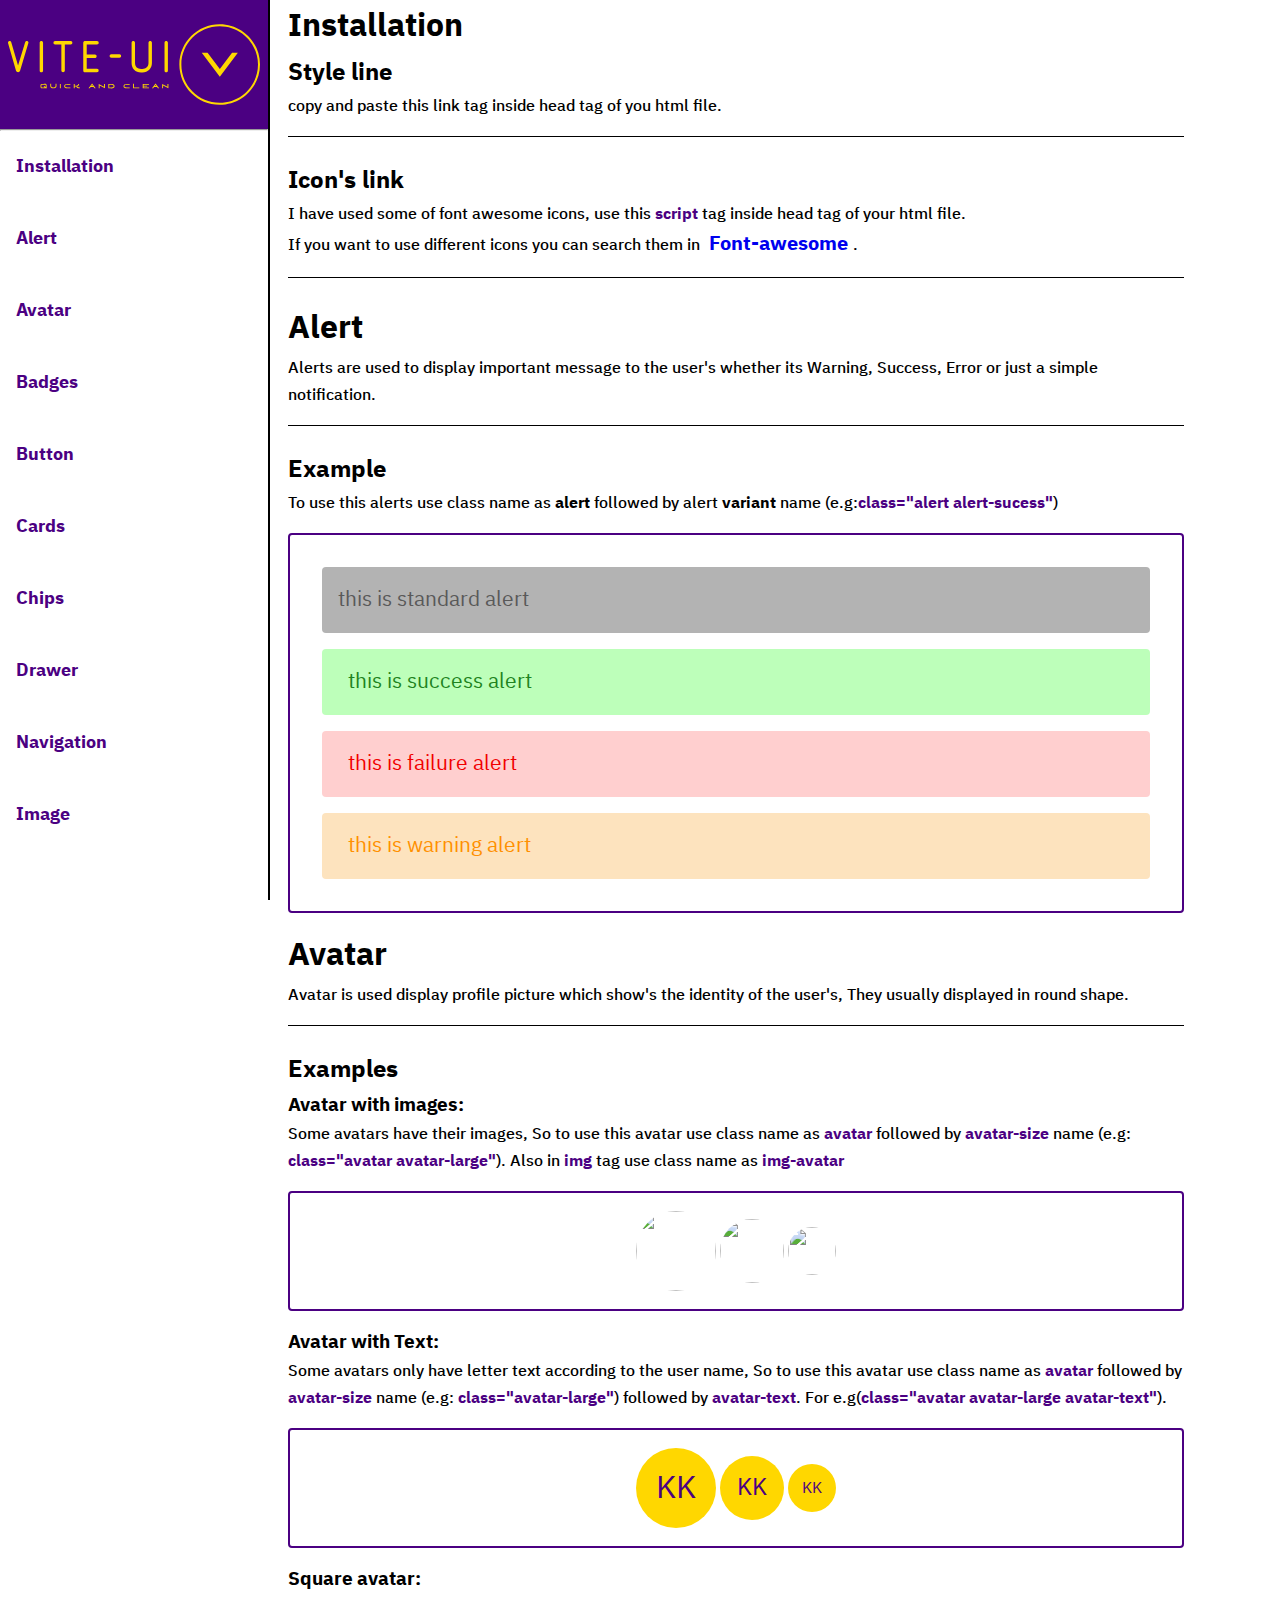
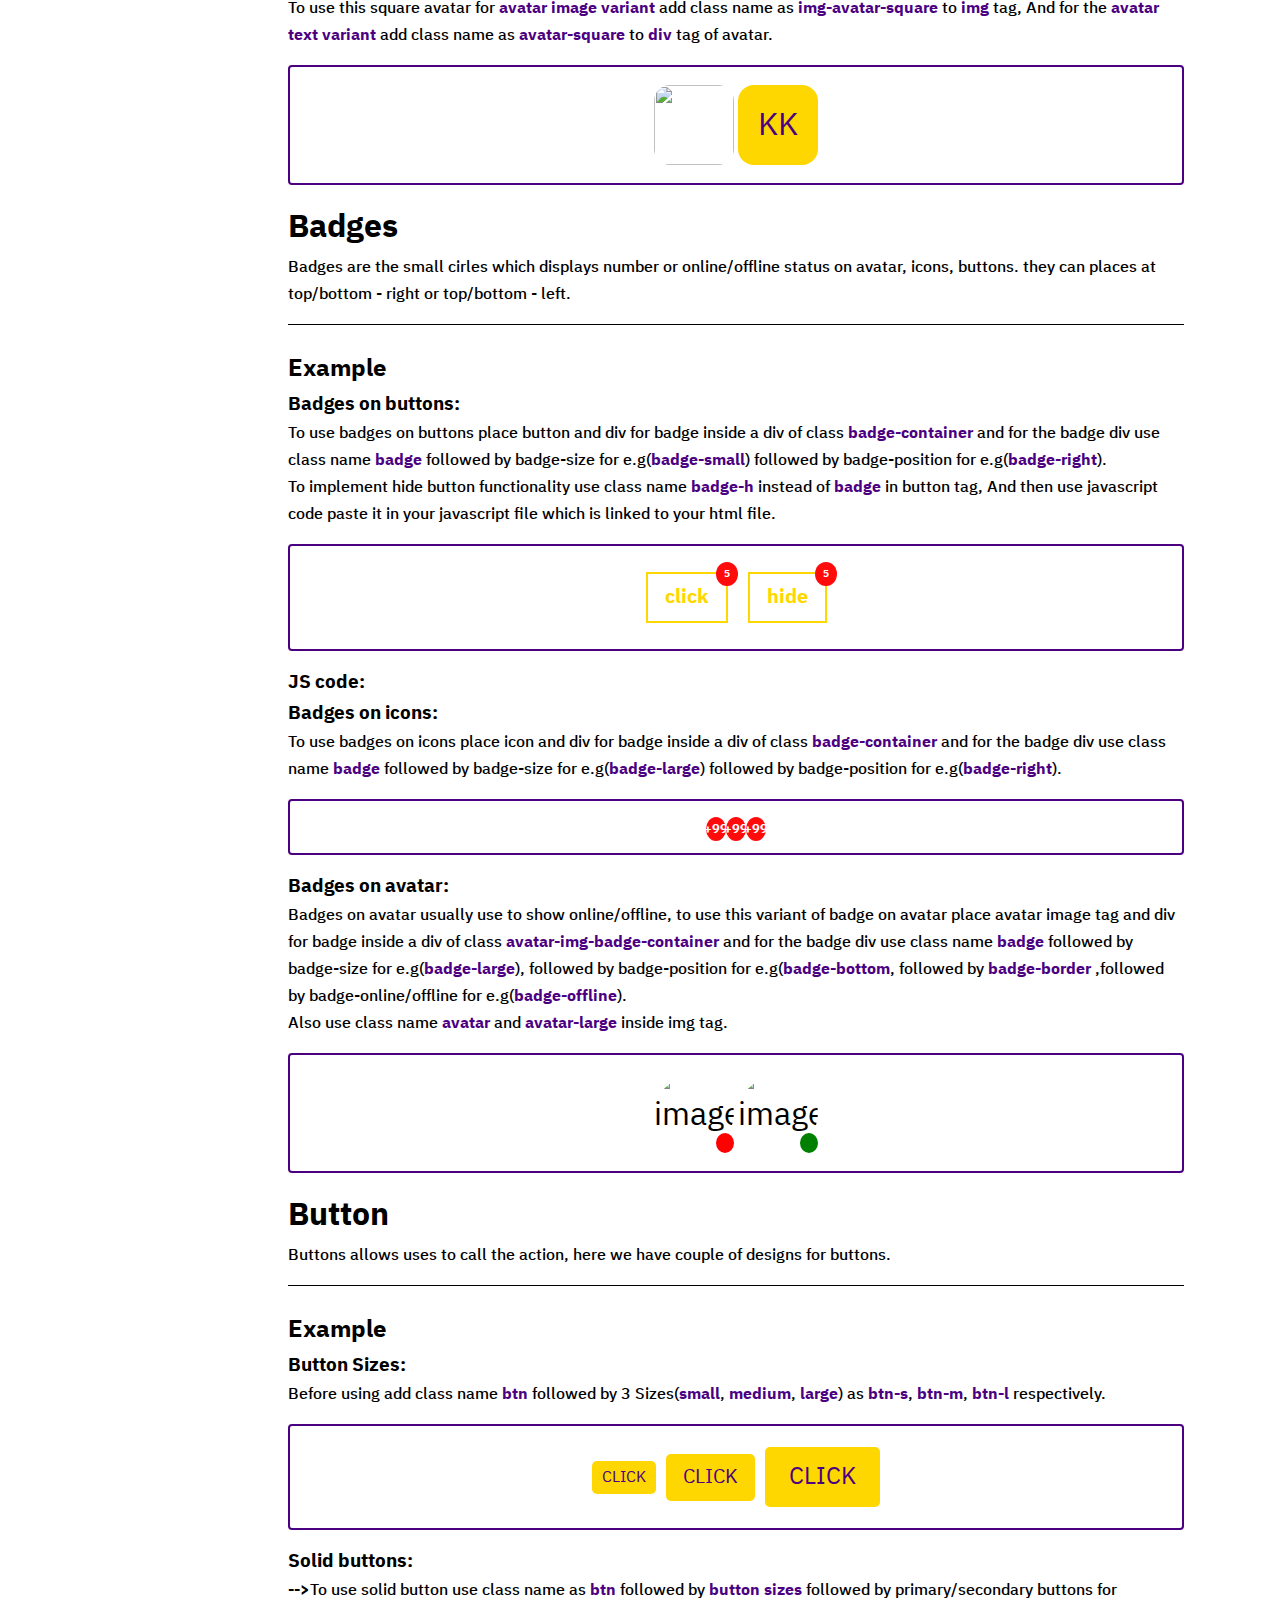
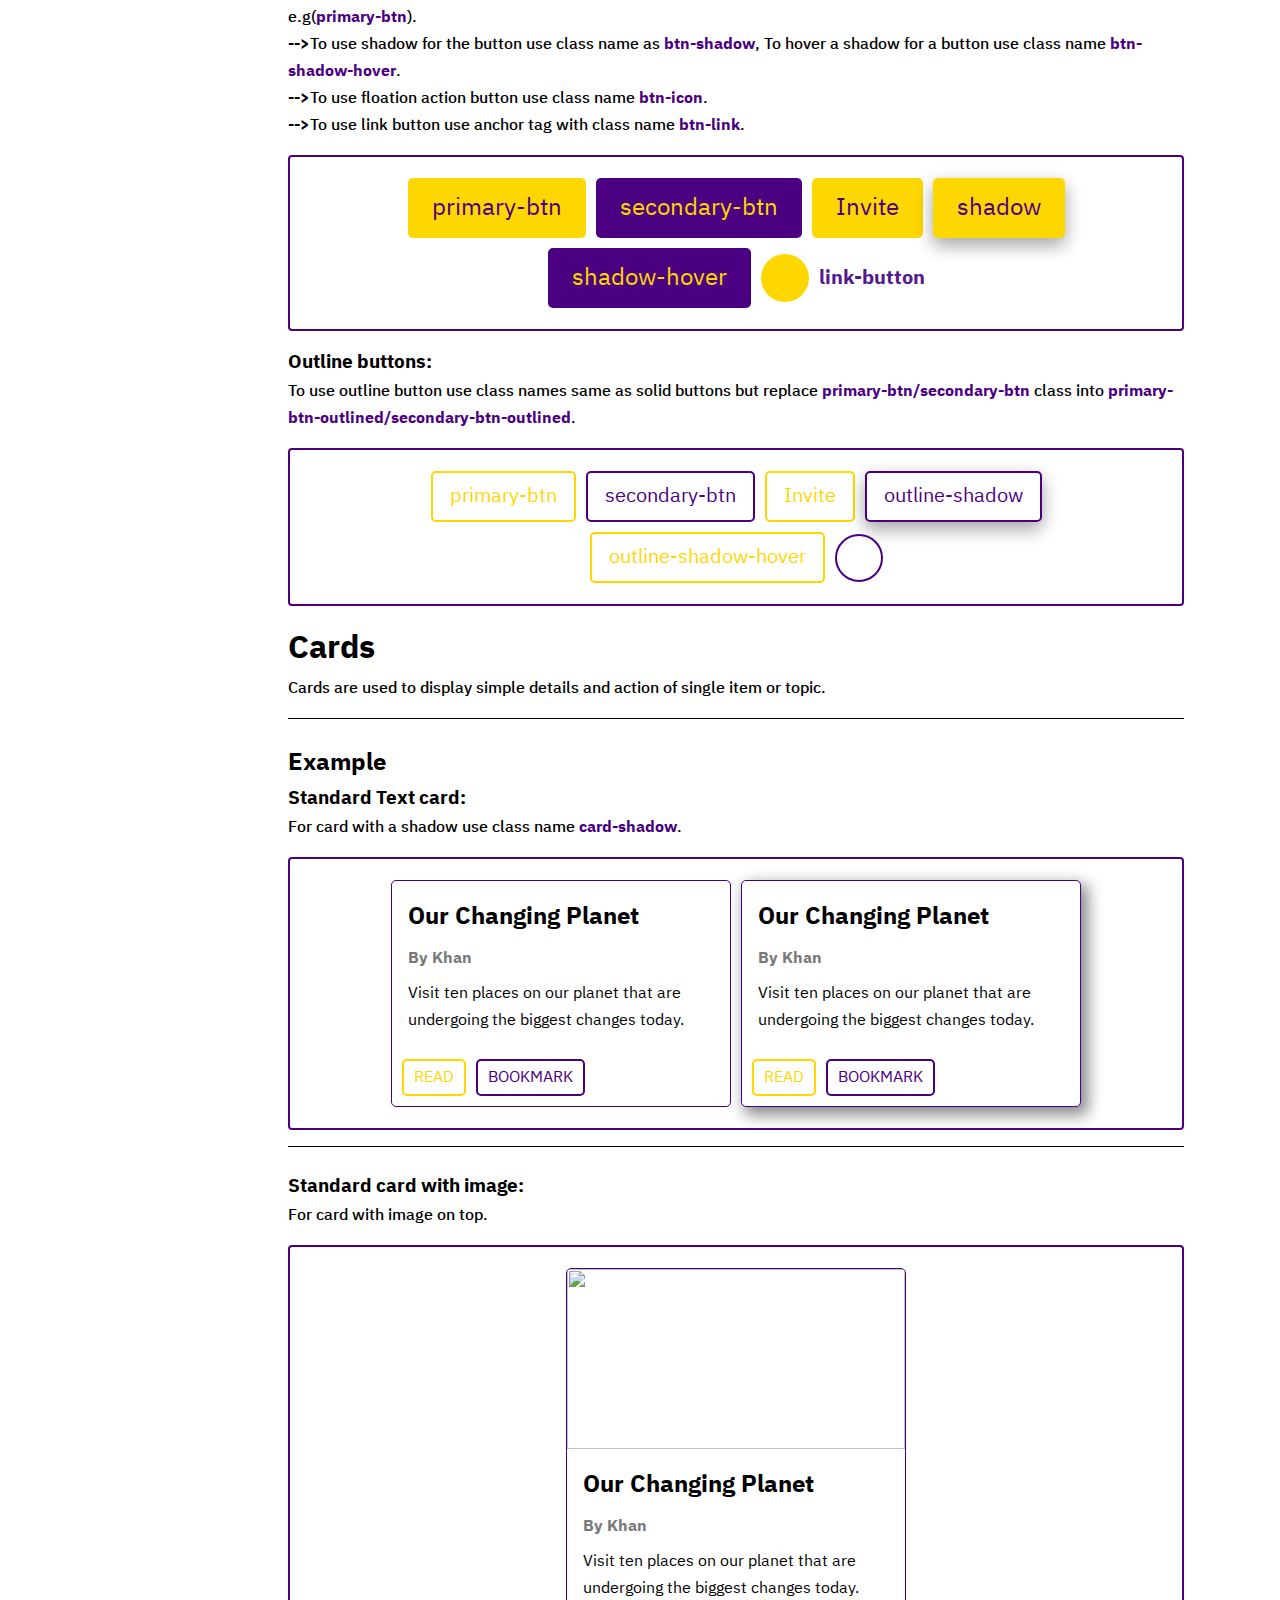
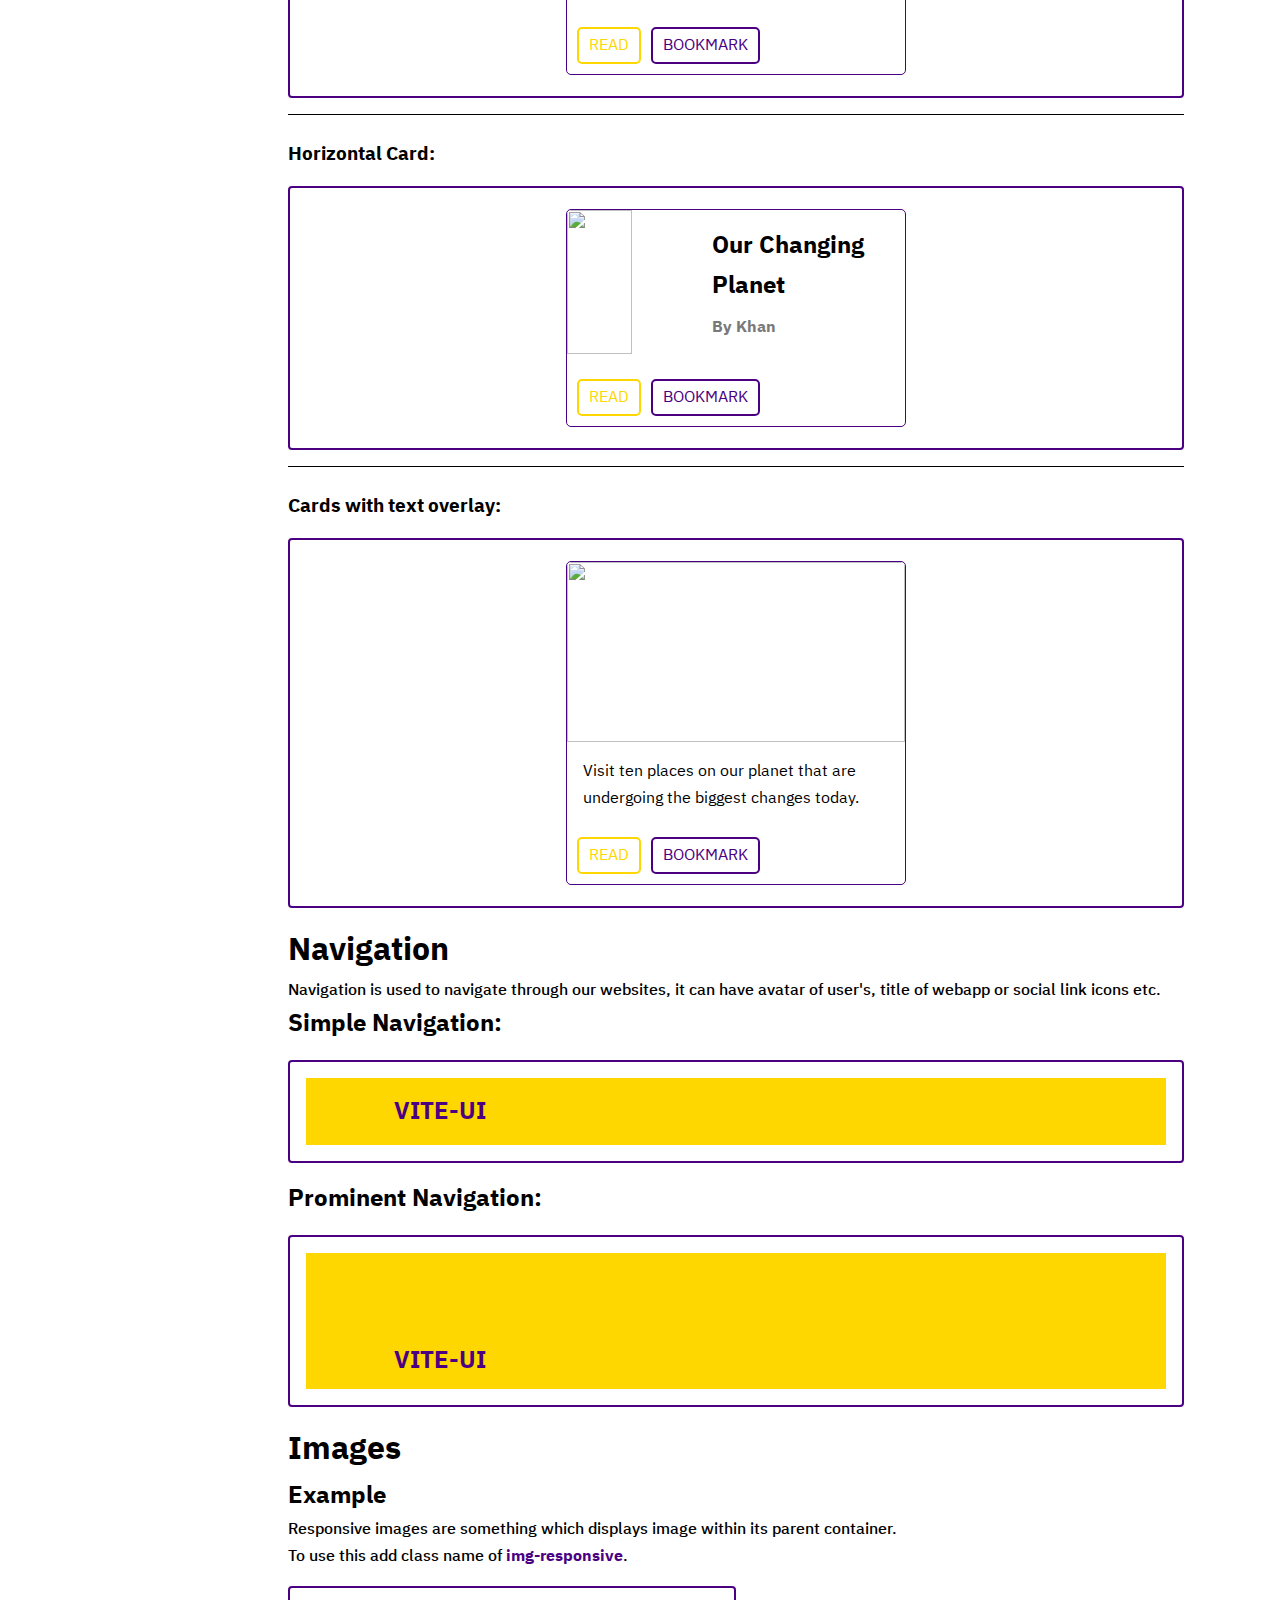
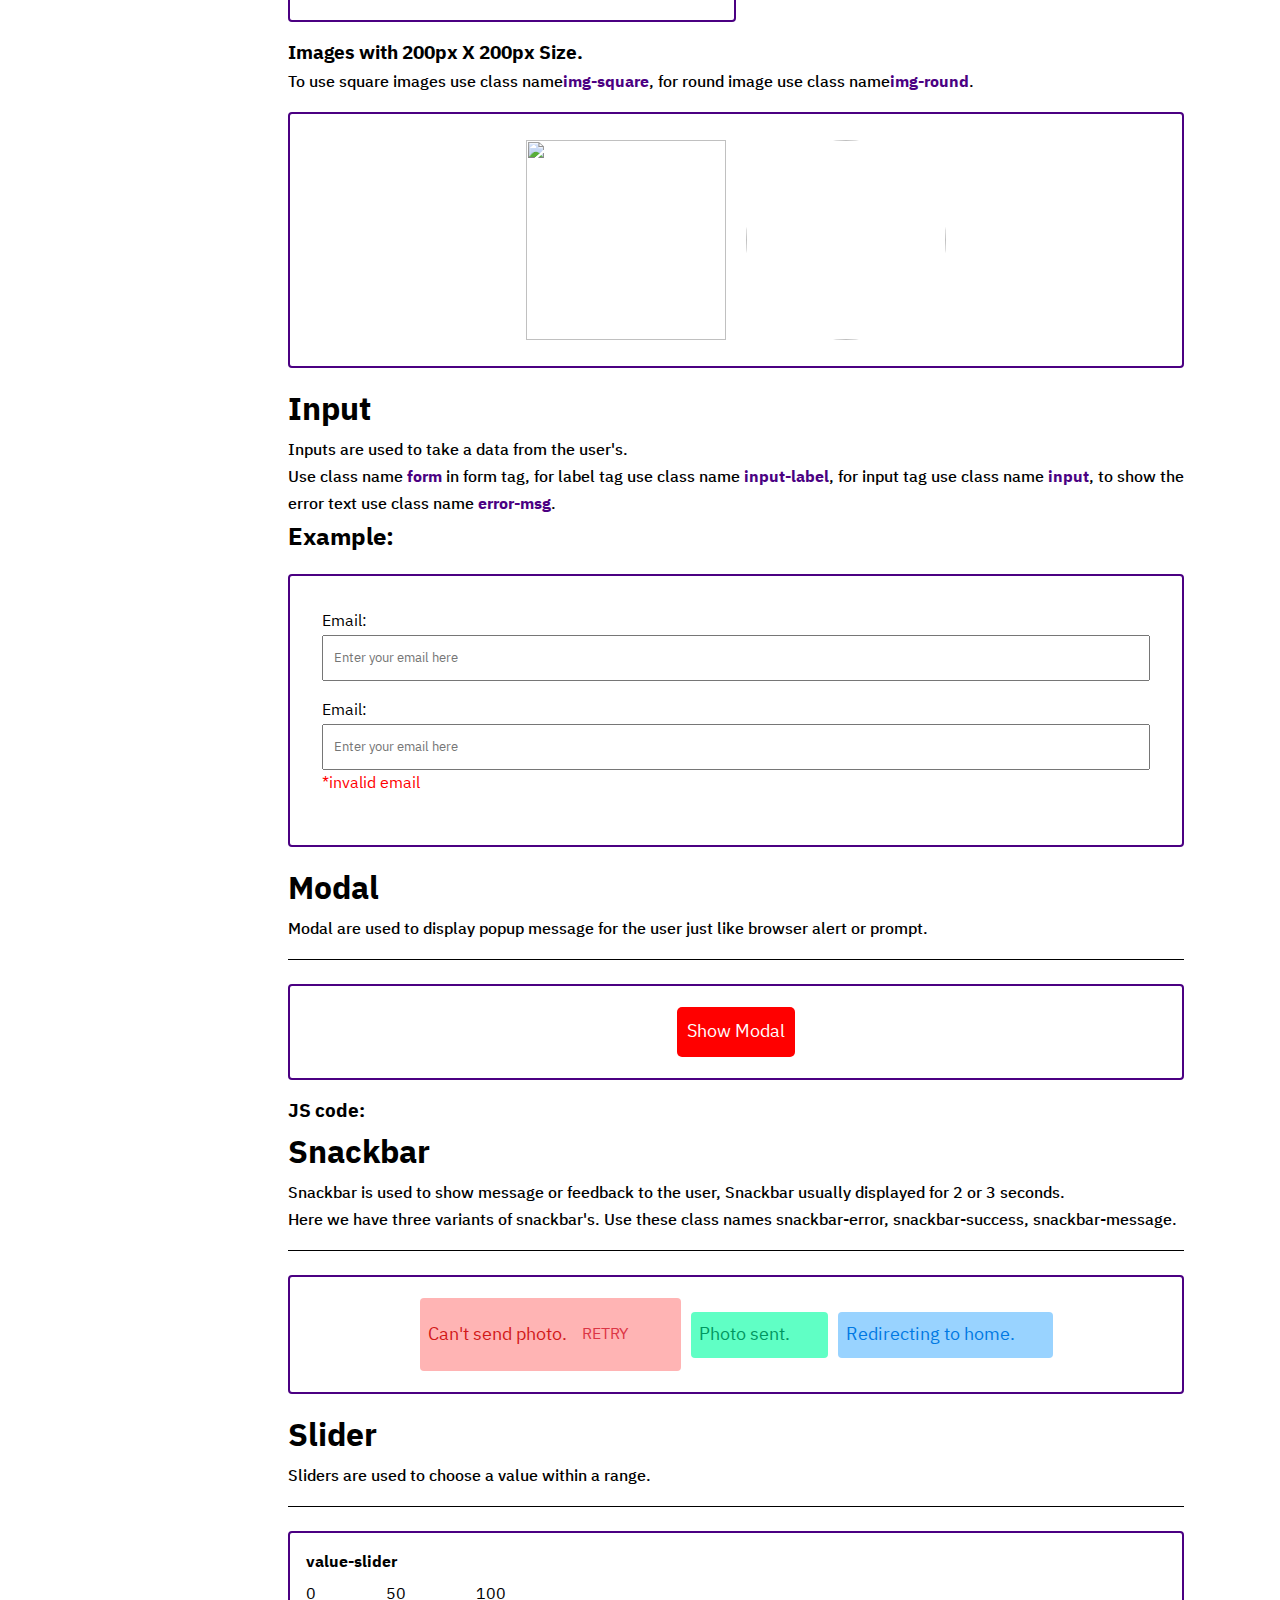
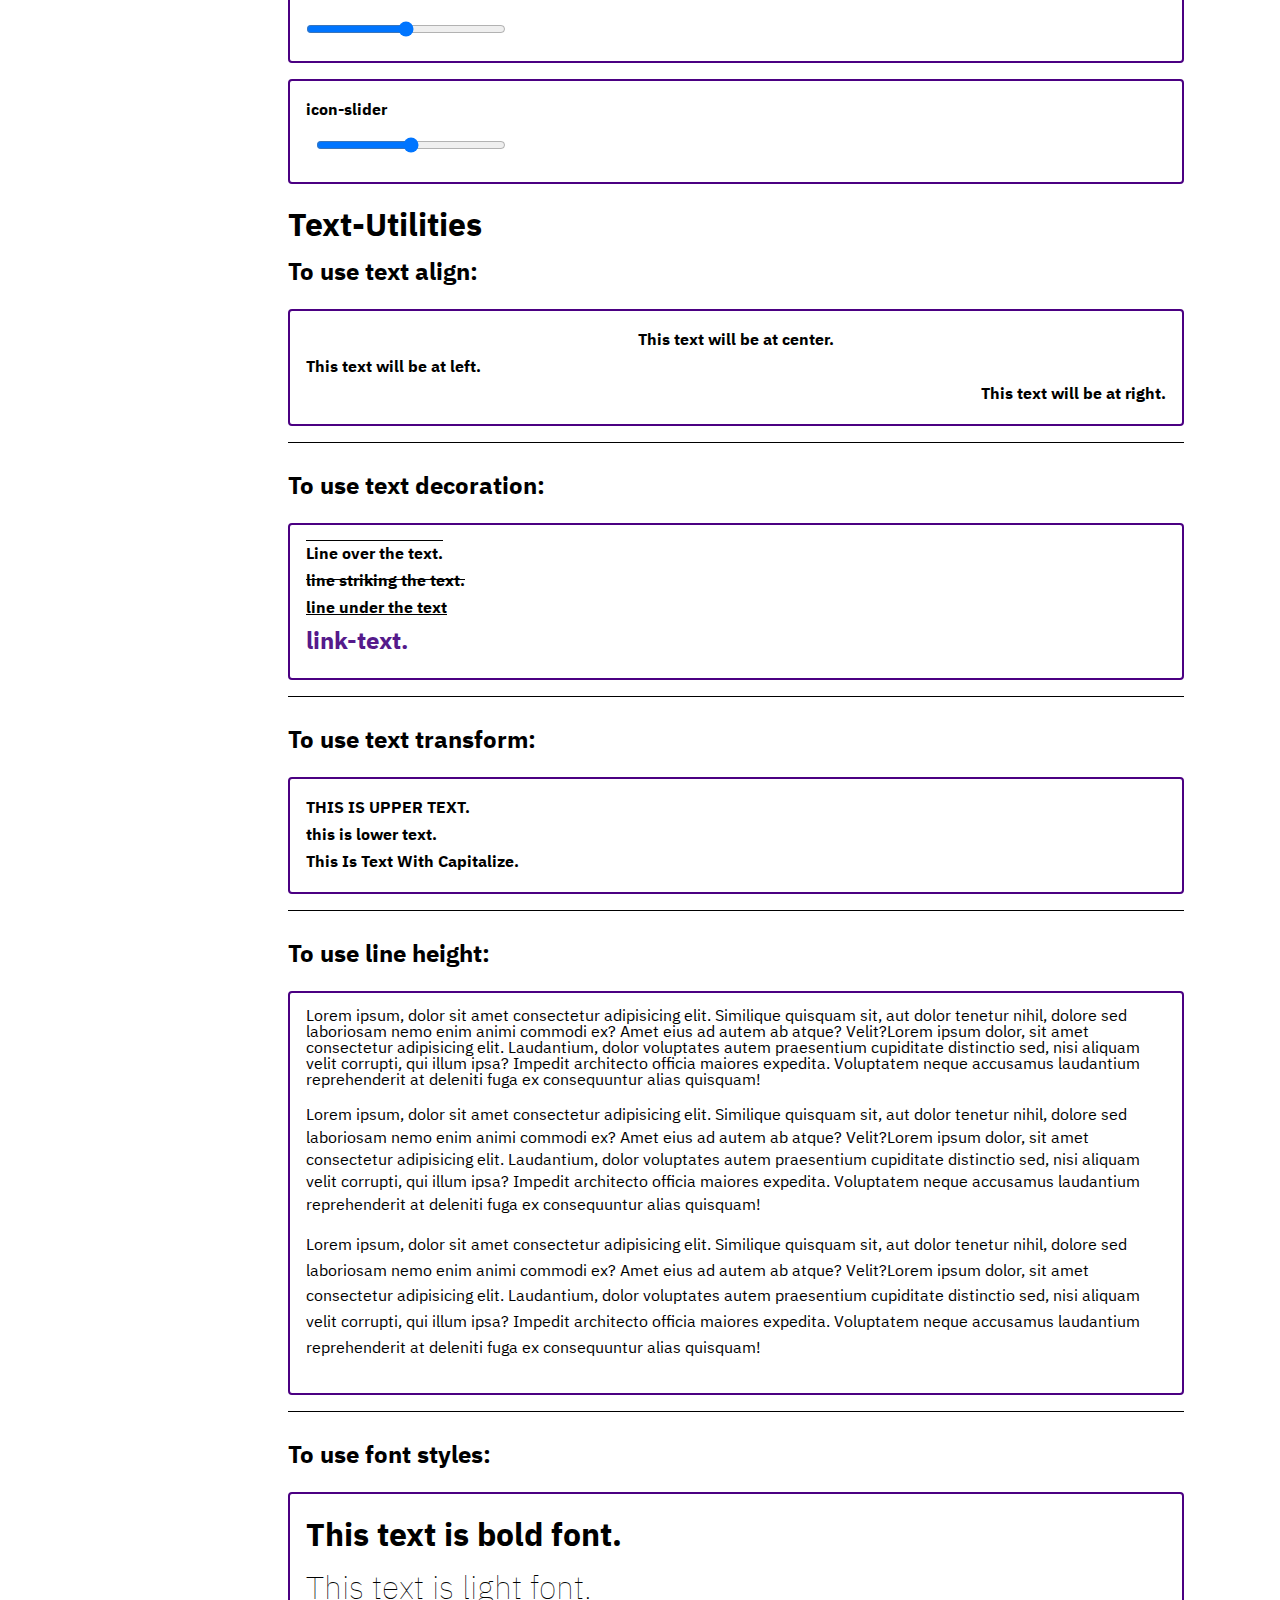
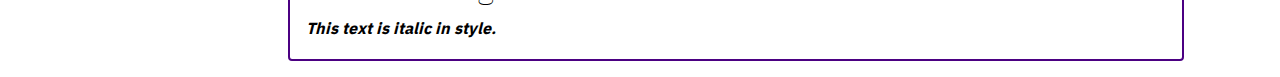
==== components/docs.html @ a15f1356 "added embed code" ====
<!DOCTYPE html>
<html lang="en">

<head>
  <meta charset="UTF-8" />
  <meta http-equiv="X-UA-Compatible" content="IE=edge" />
  <meta name="viewport" content="width=device-width, initial-scale=1.0" />
  <script src="https://kit.fontawesome.com/7389171962.js" crossorigin="anonymous"></script>
  <link rel="stylesheet" href="/css/component.css" />
  <script src="/js/badge.js" defer></script>
  <script src="/js/modal.js" defer></script>
  <title>VITE-UI</title>
</head>

<body>
  <div class="drawer">
    <header class="drawer-header">
      <a href="/index.html">
        <div class="logo-div">
          <svg width="450" height="144" viewBox="0 0 450 144" class="css-1j8o68f svg-logo">
            <defs id="SvgjsDefs6258"></defs>
            <g id="SvgjsG6259" featurekey="symbolContainer"
              transform="matrix(0.7181758491234574,0,0,0.7181758491234574,306,0)" fill="#ffd700">
              <path xmlns="http://www.w3.org/2000/svg"
                d="M100.254 0C44.974 0 0 44.974 0 100.254s44.974 100.254 100.254 100.254c55.28 0 100.254-44.974 100.254-100.254S155.534 0 100.254 0zm0 195.508C47.731 195.508 5 152.777 5 100.254S47.731 5 100.254 5s95.254 42.73 95.254 95.254-42.731 95.254-95.254 95.254z">
              </path>
            </g>
            <g id="SvgjsG6260" featurekey="monogramFeature-0"
              transform="matrix(1.1916399632246575,0,0,1.1916399632246575,343.3928125500194,20.032852857536277)"
              fill="#ffd700">
              <path d="M47.576 25.987000000000002 l8.7169 0 l-27.051 36.07 l-27.054 -36.07 l8.7173 0 l18.337 24.448 z">
              </path>
            </g>
            <g id="SvgjsG6261" featurekey="nameFeature-0"
              transform="matrix(2.3155101922562684,0,0,2.3155101922562684,-8.636108331463973,-3.980008725607071)"
              fill="#ffd700">
              <path
                d="M6.24 15.600000000000001 l5.24 18.04 l5.48 -17.96 c0.52 -1.72 2.96 -1.04 2.48 0.64 l-6.4 21.36 c-0.2 0.72 -0.84 1.12 -1.52 1.12 s-1.4 -0.4 -1.6 -1.12 l-6.12 -21.32 c-0.52 -1.8 2 -2.32 2.44 -0.76 z M28.160000000000004 37.56 l0 -21.56 c0 -0.84 0.64 -1.28 1.28 -1.28 s1.32 0.44 1.32 1.28 l0 21.56 c0 1.72 -2.6 1.72 -2.6 0 z M40.04 14.719999999999999 l12.08 0 c0.84 0 1.24 0.68 1.24 1.36 s-0.4 1.32 -1.24 1.32 l-4.56 0 l0 20.12 c0 0.84 -0.68 1.28 -1.36 1.28 s-1.32 -0.44 -1.32 -1.28 l0 -20.12 l-4.84 0 c-0.84 0 -1.24 -0.64 -1.24 -1.32 s0.4 -1.36 1.24 -1.36 z M61.760000000000005 37.4 l0 -21.28 c0 -0.92 0.72 -1.4 1.4 -1.4 l9.2 0 c0.88 0 1.32 0.64 1.32 1.32 s-0.44 1.36 -1.32 1.36 l-7.92 0 l0 7.76 l6.28 0 c0.92 0 1.36 0.64 1.36 1.32 s-0.48 1.4 -1.36 1.4 l-6.28 0 l0 8.28 l7.92 0 c0.84 0 1.28 0.68 1.28 1.32 c0 0.68 -0.44 1.32 -1.28 1.32 l-9.2 0 c-0.68 0 -1.4 -0.24 -1.4 -1.4 z M83.36000000000001 24.96 l6.32 0 c0.84 0 1.28 0.64 1.28 1.28 c0 0.68 -0.44 1.36 -1.28 1.36 l-6.28 0 c-0.84 0 -1.28 -0.64 -1.28 -1.32 c0 -0.64 0.44 -1.32 1.24 -1.32 z M99.04 31.72 l0 -15.72 c0 -0.84 0.68 -1.28 1.32 -1.28 c0.68 0 1.32 0.44 1.32 1.28 l0 15.72 c0 2.88 1.96 4.6 4.68 4.6 l1 0 c2.8 0 4.72 -1.96 4.72 -4.6 l0 -15.72 c0 -0.84 0.64 -1.28 1.32 -1.28 c0.64 0 1.32 0.44 1.32 1.28 l0 15.72 c0 4.12 -2.92 7.28 -7.36 7.28 l-1 0 c-4.44 0 -7.32 -3.08 -7.32 -7.28 z M124.44000000000001 37.56 l0 -21.56 c0 -0.84 0.64 -1.28 1.28 -1.28 s1.32 0.44 1.32 1.28 l0 21.56 c0 1.72 -2.6 1.72 -2.6 0 z">
              </path>
            </g>
            <g id="SvgjsG6262" featurekey="sloganFeature-0"
              transform="matrix(0.6991646019287651,0,0,0.6991646019287651,56.83315335167393,100.6087417785312)"
              fill="#ffd700">
              <path
                d="M17.933 18.3323 l-1.2821 1.9477 l-1.2593 -0.82894 c-1.1313 0.40022 -2.8088 0.41734 -5.7944 0.44716 c-0.57876 0.0057618 -1.1124 0.010078 -1.6047 0.010078 c-2.9354 0 -4.411 -0.15537 -5.3538 -1.0922 c-0.98186 -0.9757 -0.97648 -2.4126 -0.96838 -4.5876 c0.0090234 -2.427 0.014648 -3.8916 1.2449 -4.801 c1.0612 -0.7845 2.6026 -0.80516 5.9796 -0.85054 l0.67396 -0.0092774 c4.209 -0.060156 5.951 -0.085 7.0356 0.99038 c0.91764 0.90978 0.91006 2.226 0.89856 4.2182 c-0.00091796 0.14832 -0.0016992 0.302 -0.0023438 0.46118 c-0.0044532 1.1823 -0.0075976 2.0366 -0.13172 2.757 c-0.041856 0.24262 -0.10607 0.52762 -0.22248 0.82034 z M9.574 17.5664 c1.0947 -0.010859 2.0672 -0.020644 2.8756 -0.052168 l-2.6542 -1.7474 l1.2823 -1.9477 l4.0148 2.6432 c0.070098 -0.52422 0.072968 -1.3022 0.076504 -2.2336 c0.00052734 -0.16088 0.0014453 -0.31614 0.0023632 -0.46588 c0.006543 -1.1449 0.01334 -2.3288 -0.20862 -2.5488 c-0.27558 -0.27322 -1.5123 -0.33638 -3.1584 -0.33638 c-0.67736 0 -1.424 0.010723 -2.2018 0.021836 l-0.67606 0.0092774 c-2.4194 0.032442 -4.1674 0.055976 -4.625 0.39406 c-0.2888 0.21346 -0.2935 1.4746 -0.29898 2.9346 c-0.0050976 1.3559 -0.0099414 2.6366 0.28016 2.9248 c0.45554 0.45254 2.914 0.42782 5.2914 0.40428 z M42.528999999999996 8.487 l0.041758 5.7 c0.017129 1.2612 -0.49178 2.4856 -1.4332 3.448 c-0.9982 1.0203 -2.9408 2.242 -6.5268 2.2684 c-0.034786 0.0002539 -0.069706 0.00039062 -0.10424 0.00039062 c-2.7146 0 -4.9816 -0.77976 -6.3926 -2.201 c-0.96994 -0.97702 -1.4953 -2.2218 -1.4805 -3.5064 l-0.041992 -5.6918 l2.3476 -0.017402 l0.042246 5.7166 l-0.00013672 0.012813 c-0.0096876 0.66232 0.26668 1.2957 0.799 1.832 c0.98014 0.98734 2.6886 1.5215 4.8136 1.507 c2.1676 -0.015957 3.8956 -0.57078 4.866 -1.5626 c0.50916 -0.5204 0.77336 -1.1346 0.76394 -1.7765 l0 -0.0083789 l-0.04211 -5.7036 z M53.5578 20.02461 l-2.3246 0 l0 -11.295 l2.3246 0 l0 11.295 z M77.976 17.65 l0.040136 2.3242 l-1.1621 0.02002 c-0.015039 0.0002539 -1.0275 0.017129 -3.0076 0.017129 c-1.0032 0 -2.2546 -0.0044532 -3.7506 -0.017402 c-2.4132 -0.021054 -4.3428 -0.54212 -5.7348 -1.549 c-1.3835 -1.0007 -2.1454 -2.4562 -2.1454 -4.0986 c0 -1.6413 0.76854 -3.1002 2.164 -4.1074 c1.383 -0.99846 3.3616 -1.531 5.7218 -1.5402 c4.441 -0.017129 6.719 0.00027344 6.7416 0.00041016 l1.1622 0.0091602 l-0.01832 2.3246 l-1.1622 -0.0091602 c-0.022364 -0.0002539 -2.2892 -0.01752 -6.7144 -0.00039062 c-3.4358 0.01334 -5.5702 1.2866 -5.5702 3.3232 c0 0.90194 0.39812 1.6473 1.1831 2.215 c0.97936 0.70836 2.4984 1.0916 4.3926 1.1081 c4.4144 0.038574 6.6758 0.00089844 6.698 0.00050782 z M102.42399999999999 17.619 l0.034746 2.3244 l-1.1621 0.017402 c-0.18049 0.002754 -0.38464 0.0058984 -0.60738 0.0058984 c-1.6091 0 -4.1898 -0.15982 -5.8222 -1.768 c-0.77534 -0.7638 -1.2442 -1.7492 -1.4014 -2.9364 c-0.85432 0.12438 -1.7942 0.19199 -2.8226 0.19199 l-1.641 0 l0 4.4852 l-2.3246 0 l0 -11.295 l2.3246 0 l0 4.4853 l1.641 0 c4.7582 0 7.2478 -1.6252 7.2478 -3.2308 l0 -1.1623 l2.3246 0 l0 1.1622 c0 1.9109 -1.4137 3.8334 -4.469 4.8392 c0.06213 0.77546 0.30946 1.3688 0.75204 1.8049 c1.1652 1.1478 3.5954 1.1114 4.7634 1.0939 z M133.4674 7.711 l9.1766 12.19 l-2.9508 0 l-2.566 -3.3974 l-7.3197 0 l-2.5286 3.3974 l-2.9177 0 z M131.5682 14.1556 l3.7983 0 l-1.8992 -2.5322 z M163.95299999999997 8.593 l2.3476 0 l0 11.25 l-13.59 -7.098 l0 7.2556 l-2.3477 0 l0 -11.25 l13.59 7.098 l0 -7.2556 z M189.42899999999997 10.8272 c0.95568 0.96942 1.4718 2.2114 1.4534 3.497 c-0.02289 1.5915 -0.78998 3.0436 -2.16 4.0892 c-1.4271 1.089 -3.4354 1.6646 -5.8082 1.6646 c-4.5288 0 -6.808 -0.0667 -6.8304 -0.067344 l-1.1387 -0.03414 l0 -11.373 l7.9691 0 c3.5728 0 5.5148 1.2092 6.5148 2.2236 z M182.91439999999997 17.7304 c3.8486 0 5.5962 -1.7276 5.6208 -3.4396 c0.009414 -0.66168 -0.25962 -1.2893 -0.77796 -1.8153 c-0.9689 -0.9829 -2.6888 -1.5241 -4.843 -1.5241 l-5.6214 0 l0 6.737 c1.09 0.018965 2.963 0.041992 5.6214 0.041992 z M229.49 17.65 l0.040136 2.3242 l-1.1621 0.02002 c-0.015039 0.0002539 -1.0275 0.017129 -3.0076 0.017129 c-1.0032 0 -2.2546 -0.0044532 -3.7506 -0.017402 c-2.4132 -0.021054 -4.3428 -0.54212 -5.7348 -1.549 c-1.3835 -1.0007 -2.1454 -2.4562 -2.1454 -4.0986 c0 -1.6413 0.76854 -3.1002 2.164 -4.1074 c1.383 -0.99846 3.3616 -1.531 5.7218 -1.5402 c4.441 -0.017129 6.719 0.00027344 6.7416 0.00041016 l1.1622 0.0091602 l-0.01832 2.3246 l-1.1622 -0.0091602 c-0.022364 -0.0002539 -2.2892 -0.01752 -6.7144 -0.00039062 c-3.4358 0.01334 -5.5702 1.2866 -5.5702 3.3232 c0 0.90194 0.39812 1.6473 1.1831 2.215 c0.97936 0.70836 2.4984 1.0916 4.3926 1.1081 c4.4144 0.038574 6.6758 0.00089844 6.698 0.00050782 z M240.539 17.619 l13.59 0 l0 2.3477 l-15.938 0 l0 -11.407 l2.3477 0 l0 9.0597 z M278.731 10.9512 l-13.59 0.000019531 l0 2.1863 l9.0642 0.03375 l-0.0086328 2.3478 l-9.0556 -0.03375 l0 2.1782 l13.59 0 l0 2.3477 l-15.938 0 l0 -11.407 l15.938 0 l0 2.3476 z M295.54139999999995 7.711 l9.1766 12.19 l-2.9508 0 l-2.566 -3.3974 l-7.3197 0 l-2.5286 3.3974 l-2.9177 0 z M293.64219999999995 14.1556 l3.7983 0 l-1.8992 -2.5322 z M326.027 8.593 l2.3476 0 l0 11.25 l-13.59 -7.098 l0 7.2556 l-2.3477 0 l0 -11.25 l13.59 7.098 l0 -7.2556 z">
              </path>
            </g>
          </svg>
        </div>
      </a>
    </header>
    <hr />
    <nav class="navbar">
      <a class="nav-items" href="#"> Installation </a>
      <a class="nav-items" href="#alert"> Alert </a>
      <a class="nav-items" href="#avatar"> Avatar </a>
      <a class="nav-items" href="#badges"> Badges </a>
      <a class="nav-items" href="#button"> Button </a>
      <a class="nav-items" href="#card"> Cards </a>
      <a class="nav-items" href="#"> Chips </a>
      <a class="nav-items" href="#"> Drawer </a>
      <a class="nav-items" href="#navigation">Navigation</a>
      <a class="nav-items" href="#image"> Image </a>
      <a class="nav-items" href="#input"> Input </a>
      <a class="nav-items" href="#"> List </a>
      <a class="nav-items" href="#modal"> Modal </a>
      <a class="nav-items" href="#snackbar"> Snackbar </a>
      <a class="nav-items" href="#slider"> Slider </a>
      <a class="nav-items" href="#"> Tabs </a>
      <a class="nav-items" href="#text-utilities"> Text-Utilities </a>
    </nav>
  </div>
  <div class="documentation">
    <div id="installation">
      <h1>Installation</h1>
      <h2>Style line</h2>
      <p class="doc-para">copy and paste this link tag inside head tag of you html file.</p>
      <script
        src="https://emgithub.com/embed.js?target=https%3A%2F%2Fgithub.com%2Fmohammadkhizerkhan%2Fvite-ui%2Fblob%2Fsnackbar%2Fcomponents%2Fdocs.html%23L10&style=github-gist&showBorder=on&showCopy=on&fetchFromJsDelivr=on">
      </script>
      <div class="divider-line"></div>
      <h2>Icon's link</h2>
      <p class="doc-para">I have used some of font awesome icons, use this <span class="txt-high">script</span> tag
        inside head tag of your html file.</p>
      <script
        src="https://emgithub.com/embed.js?target=https%3A%2F%2Fgithub.com%2Fmohammadkhizerkhan%2Fvite-ui%2Fblob%2Fdevelopment%2Fcomponents%2Fdocs.html%23L8&style=github-gist&showBorder=on&showCopy=on&fetchFromJsDelivr=on">
      </script>
      <p class="doc-para">If you want to use different icons you can search them in <a href="https://fontawesome.com/"
          class="btn-link" target="_blank">Font-awesome</a>.</p>
      <div class="divider-line"></div>
    </div>
    <div id="alert">
      <h1>Alert</h1>
      <p class="doc-para">
        Alerts are used to display important message to the user's whether its
        Warning, Success, Error or just a simple notification.
      </p>
      <div class="divider-line"></div>
      <h2>Example</h2>
      <p class="doc-para">
        To use this alerts use class name as <b>alert</b> followed by alert
        <b>variant</b> name (e.g:<span class="txt-high">class="alert alert-sucess"</span>)
      </p>
      <div class="component-container">
        <div class="alert">this is standard alert</div>
        <div class="alert alert-success">
          <i class="fas fa-check-circle icon"></i>
          this is success alert
        </div>
        <div class="alert alert-failure">
          <i class="fas fa-exclamation-circle icon"></i>
          this is failure alert
        </div>
        <div class="alert alert-warning">
          <i class="fas fa-exclamation-triangle icon"></i>
          this is warning alert
        </div>
      </div>
      <script
        src="https://emgithub.com/embed.js?target=https%3A%2F%2Fgithub.com%2Fmohammadkhizerkhan%2Fvite-ui%2Fblob%2Frefactor%2Fcomponents%2Fdocs.html%23L71-83&style=github-gist&showBorder=on&showCopy=on&fetchFromJsDelivr=on">
      </script>
    </div>
    <div id="avatar">
      <h1>Avatar</h1>
      <p class="doc-para">
        Avatar is used display profile picture which show's the identity of
        the user's, They usually displayed in round shape.
      </p>
      <div class="divider-line"></div>
      <h2>Examples</h2>
      <h3>Avatar with images:</h3>
      <p class="doc-para">
        Some avatars have their images, So to use this avatar use class name
        as <span class="txt-high">avatar</span> followed by
        <span class="txt-high">avatar-size</span> name (e.g:
        <span class="txt-high">class="avatar avatar-large"</span>). Also in
        <span class="txt-high">img</span> tag use class name as
        <span class="txt-high">img-avatar</span>
      </p>
      <div class="container-row component-container">
        <div class="avatar avatar-large">
          <img
            src="https://static.displate.com/280x392/displate/2021-09-02/d96e54cf51afb04ae931e03fbd1103d3_6557ad2c6861b4a296782fd87e44b25b.jpg"
            class="img-avatar" alt="" />
        </div>
        <div class="avatar avatar-medium">
          <img
            src="https://static.displate.com/280x392/displate/2021-09-02/d96e54cf51afb04ae931e03fbd1103d3_6557ad2c6861b4a296782fd87e44b25b.jpg"
            class="img-avatar" alt="" />
        </div>
        <div class="avatar avatar-small">
          <img
            src="https://static.displate.com/280x392/displate/2021-09-02/d96e54cf51afb04ae931e03fbd1103d3_6557ad2c6861b4a296782fd87e44b25b.jpg"
            class="img-avatar" alt="" />
        </div>
      </div>
      <div class="code-wrapper">
        <script
          src="https://emgithub.com/embed.js?target=https%3A%2F%2Fgithub.com%2Fmohammadkhizerkhan%2Fvite-ui%2Fblob%2Favatar%2Fcomponents%2Fdocs.html%23L111-119&style=github-gist&showBorder=on&showCopy=on&fetchFromJsDelivr=on">
        </script>
      </div>
      <h3>Avatar with Text:</h3>
      <p class="doc-para">
        Some avatars only have letter text according to the user name, So to
        use this avatar use class name as
        <span class="txt-high">avatar</span> followed by
        <span class="txt-high">avatar-size</span> name (e.g:
        <span class="txt-high">class="avatar-large"</span>) followed by
        <span class="txt-high">avatar-text</span>. For e.g(<span class="txt-high">class="avatar avatar-large
          avatar-text"</span>).
      </p>
      <div class="container-row component-container">
        <div class="avatar avatar-large avatar-text">KK</div>
        <div class="avatar avatar-medium avatar-text">KK</div>
        <div class="avatar avatar-small avatar-text">KK</div>
      </div>
      <script
        src="https://emgithub.com/embed.js?target=https%3A%2F%2Fgithub.com%2Fmohammadkhizerkhan%2Fvite-ui%2Fblob%2Frefactor%2Fcomponents%2Fdocs.html%23L137-139&style=github-gist&showBorder=on&showCopy=on&fetchFromJsDelivr=on">
      </script>
      <h3>Square avatar:</h3>
      <p class="doc-para">
        To use this square avatar for
        <span class="txt-high">avatar image variant</span> add class name as
        <span class="txt-high">img-avatar-square</span> to
        <span class="txt-high">img</span> tag, And for the
        <span class="txt-high">avatar text variant</span> add class name as
        <span class="txt-high">avatar-square</span> to
        <span class="txt-high">div</span> tag of avatar.
      </p>
      <div class="container-row component-container">
        <div class="avatar avatar-large">
          <img
            src="https://static.displate.com/280x392/displate/2021-09-02/d96e54cf51afb04ae931e03fbd1103d3_6557ad2c6861b4a296782fd87e44b25b.jpg"
            class="img-avatar img-avatar-square" alt="" />
        </div>
        <div class="avatar avatar-large avatar-text avatar-square">KK</div>
      </div>
      <script
        src="https://emgithub.com/embed.js?target=https%3A%2F%2Fgithub.com%2Fmohammadkhizerkhan%2Fvite-ui%2Fblob%2Frefactor%2Fcomponents%2Fdocs.html%23L153-158&style=github-gist&showBorder=on&showCopy=on&fetchFromJsDelivr=on">
      </script>
    </div>
    <div id="badges">
      <h1>Badges</h1>
      <p class="doc-para">
        Badges are the small cirles which displays number or online/offline
        status on avatar, icons, buttons. they can places at top/bottom -
        right or top/bottom - left.
      </p>
      <div class="divider-line"></div>
      <h2>Example</h2>
      <h3>Badges on buttons:</h3>
      <p class="doc-para">
        To use badges on buttons place button and div for badge inside a div
        of class <span class="txt-high">badge-container</span> and for the
        badge div use class name <span class="txt-high">badge</span> followed
        by badge-size for e.g(<span class="txt-high">badge-small</span>)
        followed by badge-position for e.g(<span class="txt-high">badge-right</span>).
      </p>
      <p class="doc-para">
        To implement hide button functionality use class name
        <span class="txt-high">badge-h</span> instead of
        <span class="txt-high">badge</span> in button tag, And then use
        javascript code paste it in your javascript file which is linked to
        your html file.
      </p>
      <div class="container-row component-container">
        <div class="badge-container">
          <button class="btn-badge btn-m primary-btn-outlined">click</button>
          <div class="badge badge-small badge-right"><span>5</span></div>
        </div>

        <div class="badge-container">
          <button class="btn-badge btn-m primary-btn-outlined btn-hide">hide</button>
          <div class="badge-h badge-small badge-right"><span>5</span></div>
        </div>
      </div>
      <script
        src="https://emgithub.com/embed.js?target=https%3A%2F%2Fgithub.com%2Fmohammadkhizerkhan%2Fvite-ui%2Fblob%2Frefactor%2Fcomponents%2Fdocs.html%23L187-195&style=github-gist&showBorder=on&showCopy=on&fetchFromJsDelivr=on">
      </script>
      <h3>JS code:</h3>
      <script
        src="https://emgithub.com/embed.js?target=https%3A%2F%2Fgithub.com%2Fmohammadkhizerkhan%2Fvite-ui%2Fblob%2Fbadges%2Fjs%2Fbadge.js%23L1-6&style=github-gist&showBorder=on&showCopy=on&fetchFromJsDelivr=on">
      </script>
      <h3>Badges on icons:</h3>
      <p class="doc-para">
        To use badges on icons place icon and div for badge inside a div of
        class <span class="txt-high">badge-container</span> and for the badge
        div use class name <span class="txt-high">badge</span> followed by
        badge-size for e.g(<span class="txt-high">badge-large</span>) followed
        by badge-position for e.g(<span class="txt-high">badge-right</span>).
      </p>
      <div class="container-row component-container">
        <div class="badge-container">
          <i class="fas fa-shopping-cart fa-2x"></i>
          <div class="badge badge-large badge-right"><span>+99</span></div>
        </div>
        <div class="badge-container">
          <i class="fas fa-exclamation-circle fa-2x"></i>
          <div class="badge badge-large badge-right"><span>+99</span></div>
        </div>
        <div class="badge-container">
          <i class="fas fa-shipping-fast fa-2x"></i>
          <div class="badge badge-large badge-right"><span>+99</span></div>
        </div>
      </div>
      <script
        src="https://emgithub.com/embed.js?target=https%3A%2F%2Fgithub.com%2Fmohammadkhizerkhan%2Fvite-ui%2Fblob%2Fbutton%2Fcomponents%2Fdocs.html%23L217-228&style=github-gist&showBorder=on&showCopy=on&fetchFromJsDelivr=on">
      </script>
      <h3>Badges on avatar:</h3>
      <p class="doc-para">
        Badges on avatar usually use to show online/offline, to use this
        variant of badge on avatar place avatar image tag and div for badge
        inside a div of class
        <span class="txt-high">avatar-img-badge-container</span> and for the
        badge div use class name <span class="txt-high">badge</span> followed
        by badge-size for e.g(<span class="txt-high">badge-large</span>),
        followed by badge-position for e.g(<span class="txt-high">badge-bottom</span>, followed by <span
          class="txt-high">badge-border</span> ,followed by
        badge-online/offline for e.g(<span class="txt-high">badge-offline</span>).
      </p>
      <p class="doc-para">
        Also use class name <span class="txt-high">avatar</span> and
        <span class="txt-high">avatar-large</span> inside img tag.
      </p>
      <div class="container-row component-container">
        <div class="avatar-img-badge-container">
          <img
            src="https://cdnb.artstation.com/p/assets/images/images/041/704/869/large/manuel-armando-gochez-paiz-itachi-uchiha-1.jpg?1632435433"
            alt="image" class="avatar avatar-large" />
          <div class="badge badge-large badge-bottom badge-border badge-offline"></div>
        </div>
        <div class="avatar-img-badge-container">
          <img
            src="https://cdnb.artstation.com/p/assets/images/images/041/704/869/large/manuel-armando-gochez-paiz-itachi-uchiha-1.jpg?1632435433"
            alt="image" class="avatar avatar-large" />
          <div class="badge badge-large badge-bottom badge-border badge-online"></div>
        </div>
      </div>
      <script
        src="https://emgithub.com/embed.js?target=https%3A%2F%2Fgithub.com%2Fmohammadkhizerkhan%2Fvite-ui%2Fblob%2Frefactor%2Fcomponents%2Fdocs.html%23L244-255&style=github-gist&showBorder=on&showCopy=on&fetchFromJsDelivr=on">
      </script>
    </div>
    <div id="button">
      <h1>Button</h1>
      <p class="doc-para">
        Buttons allows uses to call the action, here we have couple of designs
        for buttons.
      </p>
      <div class="divider-line"></div>
      <h2>Example</h2>
      <h3>Button Sizes:</h3>
      <p class="doc-para">
        Before using add class name <span class="txt-high">btn</span> followed
        by 3 Sizes(<span class="txt-high">small</span>,
        <span class="txt-high">medium</span>,
        <span class="txt-high">large</span>) as
        <span class="txt-high">btn-s</span>,
        <span class="txt-high">btn-m</span>,
        <span class="txt-high">btn-l</span> respectively.
      </p>
      <div class="container-row component-container">
        <button class="btn standard-btn btn-s">CLICK</button>
        <button class="btn standard-btn btn-m">CLICK</button>
        <button class="btn standard-btn btn-l">CLICK</button>
      </div>
      <script
        src="https://emgithub.com/embed.js?target=https%3A%2F%2Fgithub.com%2Fmohammadkhizerkhan%2Fvite-ui%2Fblob%2Fbutton%2Fcomponents%2Fdocs.html%23L282-284&style=github-gist&showBorder=on&showCopy=on&fetchFromJsDelivr=on">
      </script>
      <h3>Solid buttons:</h3>
      <p class="doc-para">
        <strong>--></strong>To use solid button use class name as
        <span class="txt-high">btn</span> followed by
        <span class="txt-high">button sizes</span> followed by
        primary/secondary buttons for e.g(<span class="txt-high">primary-btn</span>).
      </p>
      <p class="doc-para">
        <strong>--></strong>To use shadow for the button use class name as
        <span class="txt-high">btn-shadow</span>, To hover a shadow for a
        button use class name <span class="txt-high">btn-shadow-hover</span>.
      </p>
      <p class="doc-para">
        <strong>--></strong>To use floation action button use class name
        <span class="txt-high">btn-icon</span>.
      </p>
      <p class="doc-para">
        <strong>--></strong>To use link button use anchor tag with class name
        <span class="txt-high">btn-link</span>.
      </p>

      <div class="container-row component-container">
        <button class="btn primary-btn btn-l">primary-btn</button>
        <button class="btn secondary-btn btn-l">secondary-btn</button>
        <button class="btn primary-btn btn-l">
          <i class="fas fa-user-plus"></i> Invite
        </button>
        <button class="btn primary-btn btn-l btn-shadow">shadow</button>
        <button class="btn secondary-btn btn-l btn-shadow-hover">
          shadow-hover
        </button>
        <button class="btn primary-btn btn-icon">
          <i class="far fa-trash-alt"></i>
        </button>
        <a href="" class="btn-link">link-button</a>
      </div>
      <script
        src="https://emgithub.com/embed.js?target=https%3A%2F%2Fgithub.com%2Fmohammadkhizerkhan%2Fvite-ui%2Fblob%2Fcards%2Fcomponents%2Fdocs.html%23L307-319&style=github-gist&showBorder=on&showCopy=on&fetchFromJsDelivr=on">
      </script>
      <h3>Outline buttons:</h3>
      <p class="doc-para">
        To use outline button use class names same as solid buttons but
        replace <span class="txt-high">primary-btn/secondary-btn</span> class
        into
        <span class="txt-high">primary-btn-outlined/secondary-btn-outlined</span>.
      </p>
      <div class="container-row component-container">
        <button class="btn primary-btn-outlined btn-m">primary-btn</button>
        <button class="btn secondary-btn-outlined btn-m">
          secondary-btn
        </button>
        <button class="btn primary-btn-outlined btn-m">
          <i class="fas fa-user-plus"></i> Invite
        </button>
        <button class="btn secondary-btn-outlined btn-m btn-shadow">
          outline-shadow
        </button>
        <button class="btn primary-btn-outlined btn-m btn-shadow-hover">
          outline-shadow-hover
        </button>
        <button class="btn secondary-btn-outlined btn-icon">
          <i class="far fa-trash-alt"></i>
        </button>
      </div>
      <script
        src="https://emgithub.com/embed.js?target=https%3A%2F%2Fgithub.com%2Fmohammadkhizerkhan%2Fvite-ui%2Fblob%2Frefactor%2Fcomponents%2Fdocs.html%23L332-347&style=github-gist&showBorder=on&showCopy=on&fetchFromJsDelivr=on">
      </script>
    </div>
    <div id="card">
      <h1>Cards</h1>
      <p class="doc-para">Cards are used to display simple details and action of single item or topic.</p>
      <div class="divider-line"></div>
      <h2>Example</h2>
      <h3>Standard Text card:</h3>
      <p class="doc-para">For card with a shadow use class name <span class="txt-high">card-shadow</span>.</p>
      <div class="container-row component-container">
        <div class="card">
          <button class="card-badge">
            <i class="far fa-bookmark fa-2x"></i>
          </button>
          <div class="card-body">
            <header class="card-header">
              <h2>Our Changing Planet</h2>
              <h5>by Khan</h5>
            </header>
            <div class="card-info">
              <p>
                Visit ten places on our planet that are undergoing the biggest
                changes today.
              </p>
            </div>
          </div>
          <div class="card-footer">
            <div class="card-btn-container">
              <button class="btn primary-btn-outlined btn-s">READ</button>
              <button class="btn secondary-btn-outlined btn-s">
                BOOKMARK
              </button>
            </div>
            <div class="card-icons">
              <i class="far fa-heart card-foot-icon fa-lg"></i>
              <i class="far fa-share-square card-foot-icon fa-lg"></i>
              <i class="fas fa-ellipsis-v card-foot-icon fa-lg"></i>
            </div>
          </div>
        </div>
        <div class="card card-shadow">
          <button class="card-badge">
            <i class="far fa-bookmark fa-2x"></i>
          </button>
          <div class="card-body">
            <header class="card-header">
              <h2>Our Changing Planet</h2>
              <h5>by Khan</h5>
            </header>
            <div class="card-info">
              <p>
                Visit ten places on our planet that are undergoing the biggest
                changes today.
              </p>
            </div>
          </div>
          <div class="card-footer">
            <div class="card-btn-container">
              <button class="btn primary-btn-outlined btn-s">READ</button>
              <button class="btn secondary-btn-outlined btn-s">
                BOOKMARK
              </button>
            </div>
            <div class="card-icons">
              <i class="far fa-heart card-foot-icon fa-lg"></i>
              <i class="far fa-share-square card-foot-icon fa-lg"></i>
              <i class="fas fa-ellipsis-v card-foot-icon fa-lg"></i>
            </div>
          </div>
        </div>
      </div>
      <script
        src="https://emgithub.com/embed.js?target=https%3A%2F%2Fgithub.com%2Fmohammadkhizerkhan%2Fvite-ui%2Fblob%2Frefactor%2Fcomponents%2Fdocs.html%23L359-418&style=github-gist&showBorder=on&showCopy=on&fetchFromJsDelivr=on">
      </script>
      <div class="divider-line"></div>
      <h3>Standard card with image:</h3>
      <p class="doc-para">For card with image on top.</p>
      <div class="container-row component-container">
        <div class="card">
          <button class="card-badge">
            <i class="far fa-bookmark fa-2x"></i>
          </button>
          <img
            src="https://m.media-amazon.com/images/M/MV5BZWYxODViMGYtMGE2ZC00ZGQ3LThhMWUtYTVkNGE3OWU4NWRkL2ltYWdlL2ltYWdlXkEyXkFqcGdeQXVyMjYwNDA2MDE@._V1_.jpg"
            alt="" class="card-img card-img-bd" />
          <div class="card-body">
            <header class="card-header">
              <h2>Our Changing Planet</h2>
              <h5>by Khan</h5>
            </header>
            <div class="card-info">
              <p>
                Visit ten places on our planet that are undergoing the biggest
                changes today.
              </p>
            </div>
          </div>
          <div class="card-footer">
            <div class="card-btn-container">
              <button class="btn primary-btn-outlined btn-s">READ</button>
              <button class="btn secondary-btn-outlined btn-s">
                BOOKMARK
              </button>
            </div>
            <div class="card-icons">
              <i class="far fa-heart card-foot-icon fa-lg"></i>
              <i class="far fa-share-square card-foot-icon fa-lg"></i>
              <i class="fas fa-ellipsis-v card-foot-icon fa-lg"></i>
            </div>
          </div>
        </div>
      </div>
      <script
        src="https://emgithub.com/embed.js?target=https%3A%2F%2Fgithub.com%2Fmohammadkhizerkhan%2Fvite-ui%2Fblob%2Frefactor%2Fcomponents%2Fdocs.html%23L425-457&style=github-gist&showBorder=on&showCopy=on&fetchFromJsDelivr=on">
      </script>
      <div class="divider-line"></div>
      <h3>Horizontal Card:</h3>
      <div class="container-row component-container">
        <div class="card">
          <button class="card-badge">
            <i class="far fa-bookmark fa-2x"></i>
          </button>
          <div class="card-img-body">
            <img
              src="https://m.media-amazon.com/images/M/MV5BZWYxODViMGYtMGE2ZC00ZGQ3LThhMWUtYTVkNGE3OWU4NWRkL2ltYWdlL2ltYWdlXkEyXkFqcGdeQXVyMjYwNDA2MDE@._V1_.jpg"
              alt="" class="card-horz-img card-img-bd" />
            <div class="card-body">
              <header class="card-header">
                <h2>Our Changing Planet</h2>
                <h5>by Khan</h5>
              </header>
            </div>
          </div>
          <div class="card-footer">
            <div class="card-btn-container">
              <button class="btn primary-btn-outlined btn-s">READ</button>
              <button class="btn secondary-btn-outlined btn-s">
                BOOKMARK
              </button>
            </div>
            <div class="card-icons">
              <i class="far fa-heart card-foot-icon fa-lg"></i>
              <i class="far fa-share-square card-foot-icon fa-lg"></i>
              <i class="fas fa-ellipsis-v card-foot-icon fa-lg"></i>
            </div>
          </div>
        </div>
      </div>
      <script
        src="https://emgithub.com/embed.js?target=https%3A%2F%2Fgithub.com%2Fmohammadkhizerkhan%2Fvite-ui%2Fblob%2Fcards%2Fcomponents%2Fdocs.html%23L461-489&style=github-gist&showBorder=on&showCopy=on&fetchFromJsDelivr=on">
      </script>
      <div class="divider-line"></div>
      <h3>Cards with text overlay:</h3>
      <div class="container-row component-container">
        <div class="card">
          <button class="card-badge">
            <i class="far fa-bookmark fa-2x"></i>
          </button>
          <div class="card-txt-ovr">
            <img
              src="https://m.media-amazon.com/images/M/MV5BZWYxODViMGYtMGE2ZC00ZGQ3LThhMWUtYTVkNGE3OWU4NWRkL2ltYWdlL2ltYWdlXkEyXkFqcGdeQXVyMjYwNDA2MDE@._V1_.jpg"
              alt="" class="card-img card-img-bd" />
            <header class="card-header card-header-absolute">
              <h2>Our Changing Planet</h2>
              <h5 class="clr-white">by Khan</h5>
            </header>
          </div>
          <div class="card-body">
            <div class="card-info">
              <p>
                Visit ten places on our planet that are undergoing the biggest
                changes today.
              </p>
            </div>
          </div>
          <div class="card-footer">
            <div class="card-btn-container">
              <button class="btn primary-btn-outlined btn-s">READ</button>
              <button class="btn secondary-btn-outlined btn-s">
                BOOKMARK
              </button>
            </div>
            <div class="card-icons">
              <i class="far fa-heart card-foot-icon fa-lg"></i>
              <i class="far fa-share-square card-foot-icon fa-lg"></i>
              <i class="fas fa-ellipsis-v card-foot-icon fa-lg"></i>
            </div>
          </div>
        </div>
      </div>
      <script
        src="https://emgithub.com/embed.js?target=https%3A%2F%2Fgithub.com%2Fmohammadkhizerkhan%2Fvite-ui%2Fblob%2Frefactor%2Fcomponents%2Fdocs.html%23L499-533&style=github-gist&showBorder=on&showCopy=on&fetchFromJsDelivr=on">
      </script>
    </div>
    <div id="navigation">
      <h1>Navigation</h1>
      <p class="doc-para">Navigation is used to navigate through our websites, it can have avatar of user's, title of
        webapp or social link icons etc.</p>
      <h2>Simple Navigation:</h2>
      <div class="container-row component-container">
        <header class="header">
          <div class="head-right-section">
            <i class="fas fa-bars head-icon fa-lg"></i>
            <h2 class="head-title">VITE-UI</h2>
          </div>
          <div class="head-left-section">
            <i class="fab fa-github fa-lg head-icon "></i>
            <i class="fab fa-twitter fa-lg head-icon"></i>
            <i class="fas fa-user-cog fa-lg head-icon"></i>
          </div>
        </header>
      </div>
      <script
        src="https://emgithub.com/embed.js?target=https%3A%2F%2Fgithub.com%2Fmohammadkhizerkhan%2Fvite-ui%2Fblob%2Fnavigation%2Fcomponents%2Fdocs.html%23L715-725&style=github-gist&showBorder=on&showCopy=on&fetchFromJsDelivr=on">
      </script>
      <h2>Prominent Navigation:</h2>
      <div class="container-row component-container">
        <header class="header">
          <div class="head-section head-right-section head-section-prominent">
            <i class="fas fa-bars head-icon fa-lg head-icon-prominent"></i>
            <h2 class="head-title head-title-prominent">VITE-UI</h2>
          </div>
          <div class="head-section head-left-section head-left-section-prominent">
            <i class="fas fa-download fa-lg fa-lg head-icon "></i>
            <i class="fas fa-print fa-lg head-icon"></i>
            <i class="far fa-save fa-lg head-icon"></i>
          </div>
        </header>
      </div>
      <script
        src="https://emgithub.com/embed.js?target=https%3A%2F%2Fgithub.com%2Fmohammadkhizerkhan%2Fvite-ui%2Fblob%2Frefactor%2Fcomponents%2Fdocs.html%23L557-567&style=github-gist&showBorder=on&showCopy=on&fetchFromJsDelivr=on">
      </script>
    </div>
    <div id="image">
      <h1>Images</h1>
      <h2>Example</h2>
      <p class="doc-para">Responsive images are something which displays image within its parent container.</p>
      <p class="doc-para">To use this add class name of <span class="txt-high">img-responsive</span>.</p>
      <div class="container-row component-container img-container">
        <img
          src="https://static.displate.com/280x392/displate/2021-09-02/d96e54cf51afb04ae931e03fbd1103d3_6557ad2c6861b4a296782fd87e44b25b.jpg"
          alt="" class="img-responsive">
      </div>
      <script
        src="https://emgithub.com/embed.js?target=https%3A%2F%2Fgithub.com%2Fmohammadkhizerkhan%2Fvite-ui%2Fblob%2Fimage%2Fcomponents%2Fdocs.html%23L539&style=github-gist&showBorder=on&showCopy=on&fetchFromJsDelivr=on">
      </script>
      <h3>Images with 200px X 200px Size.</h3>
      <p class="doc-para">To use square images use class name<span class="txt-high">img-square</span>, for round image
        use class name<span class="txt-high">img-round</span>.</p>
      <div class="container-row component-container">
        <div class="size-200">
          <img
            src="https://static.displate.com/280x392/displate/2021-09-02/d96e54cf51afb04ae931e03fbd1103d3_6557ad2c6861b4a296782fd87e44b25b.jpg"
            alt="" class="img-square">
        </div>
        <div class="size-200">
          <img
            src="https://static.displate.com/280x392/displate/2021-09-02/d96e54cf51afb04ae931e03fbd1103d3_6557ad2c6861b4a296782fd87e44b25b.jpg"
            alt="" class="img-round">
        </div>
      </div>
      <script
        src="https://emgithub.com/embed.js?target=https%3A%2F%2Fgithub.com%2Fmohammadkhizerkhan%2Fvite-ui%2Fblob%2Frefactor%2Fcomponents%2Fdocs.html%23L588-597&style=github-gist&showBorder=on&showCopy=on&fetchFromJsDelivr=on">
      </script>
    </div>
    <div id="input">
      <h1>Input</h1>
      <p class="doc-para">Inputs are used to take a data from the user's.</p>
      <p class="doc-para">Use class name <span class="txt-high">form</span> in form tag, for label tag use class name
        <span class="txt-high">input-label</span>, for input tag use class name <span class="txt-high">input</span>, to
        show the error text use class name <span class="txt-high">error-msg</span>.</p>
      <h2>Example:</h2>
      <div class="container-row component-container">
        <form class="form">
          <label for="" class="input-label">
            Email:
            <input type="email" placeholder="Enter your email here" class="input">
          </label>
          <label for="" class="input-label">
            Email:
            <input type="email" placeholder="Enter your email here" class="input">
            <span class="error-msg">*invalid email</span>
          </label>
        </form>
      </div>
      <script
        src="https://emgithub.com/embed.js?target=https%3A%2F%2Fgithub.com%2Fmohammadkhizerkhan%2Fvite-ui%2Fblob%2Finput%2Fcomponents%2Fdocs.html%23L560-570&style=github-gist&showBorder=on&showCopy=on&fetchFromJsDelivr=on">
      </script>
    </div>
    <div id="modal">
      <h1>Modal</h1>
      <p class="doc-para">Modal are used to display popup message for the user just like browser alert or prompt.</p>
      <div class="divider-line"></div>
      <div class="container-row component-container">
        <button class="btn primary-btn btn-s modal-btn">Show Modal</button>
        <div class="modal-block">
          <div class="modal">
            <h2 class="modal-header">modal Header</h2>
            <button class="modal-X-btn">
              <i class="fas fa-times"></i>
            </button>
            <div class="modal-body">
              <p>Lorem ipsum dolor sit amet.</p>
            </div>
            <div class="modal-footer footer-row">
              <button class="btn secondary-btn-outlined btn-s modal-btn">Action 1</button><button
                class="btn secondary-btn-outlined btn-s modal-btn">Action 2</button>
            </div>
          </div>
        </div>
      </div>
      <script
        src="https://emgithub.com/embed.js?target=https%3A%2F%2Fgithub.com%2Fmohammadkhizerkhan%2Fvite-ui%2Fblob%2Fmodal%2Fcomponents%2Fdocs.html%23L580-594&style=github-gist&showBorder=on&showCopy=on&fetchFromJsDelivr=on">
      </script>
      <h3>JS code:</h3>
      <script
        src="https://emgithub.com/embed.js?target=https%3A%2F%2Fgithub.com%2Fmohammadkhizerkhan%2Fvite-ui%2Fblob%2Fmodal%2Fjs%2Fmodal.js&style=github-gist&showBorder=on&showCopy=on&fetchFromJsDelivr=on">
      </script>
    </div>
    <div id="snackbar">
      <h1>Snackbar</h1>
      <p class="doc-para">Snackbar is used to show message or feedback to the user, Snackbar usually displayed for 2 or
        3 seconds.</p>
      <p class="doc-para">Here we have three variants of snackbar's. Use these class names snackbar-error,
        snackbar-success, snackbar-message.</p>
      <div class="divider-line"></div>
      <div class="container-row component-container">
        <div class="snackbar snackbar-error">
          <span class="snackbar-message">Can't send photo.</span>
          <button class=" btn btn-error">RETRY</button>
          <button class="btn btn-close">
            <i class="far fa-times-circle"></i>
          </button>
        </div>
        <div class="snackbar snackbar-success">
          <span class="snackbar-message">Photo sent.</span>
          <button class="btn btn-close">
            <i class="far fa-times-circle"></i>
          </button>
        </div>
        <div class="snackbar snackbar-info">
          <span class="snackbar-message">Redirecting to home.</span>
          <button class="btn btn-close">
            <i class="far fa-times-circle"></i>
          </button>
        </div>
      </div>
      <script
        src="https://emgithub.com/embed.js?target=https%3A%2F%2Fgithub.com%2Fmohammadkhizerkhan%2Fvite-ui%2Fblob%2Fsnackbar%2Fcomponents%2Fdocs.html%23L792-810&style=github-gist&showBorder=on&showCopy=on&fetchFromJsDelivr=on">
      </script>
    </div>
    <div id="slider">
      <h1>Slider</h1>
      <p class="doc-para">Sliders are used to choose a value within a range.</p>
      <div class="divider-line"></div>
      <div class="container-column component-container">
        <h4>value-slider</h4>
        <div class="slider-container">
          <label for="slider" class="slider-label">
            <span>0</span><span>50</span><span>100</span>
          </label>
          <input id="slider" class="slider" name="slider" type="range" min="10" max="100" step="5">
        </div>
      </div>
      <script src="https://emgithub.com/embed.js?target=https%3A%2F%2Fgithub.com%2Fmohammadkhizerkhan%2Fvite-ui%2Fblob%2Fslider%2Fcomponents%2Fdocs.html%23L752-757&style=github-gist&showBorder=on&showCopy=on&fetchFromJsDelivr=on"></script>
      <div class="container-column component-container">
        <h4>icon-slider</h4>
        <div class="slider-container">
          <label for="icon-slider" class="slider-label">
            <i class="fas fa-volume-up icon"></i>
            <input id="icon-slider" class="slider" name="slider" type="range" min="10" max="100" step="1">
          </label>
        </div>
      </div>
      <script src="https://emgithub.com/embed.js?target=https%3A%2F%2Fgithub.com%2Fmohammadkhizerkhan%2Fvite-ui%2Fblob%2Fslider%2Fcomponents%2Fdocs.html%23L761-766&style=github-gist&showBorder=on&showCopy=on&fetchFromJsDelivr=on"></script>
    </div>
    <div id="text-utilities">
      <h1>Text-Utilities</h1>
      <h2>To use text align:</h2>
      <div class="container-column component-container">
        <h4 class="text-center">This text will be at center.</h4>
        <h4 class="text-left">This text will be at left. </h4>
        <h4 class="text-right">This text will be at right. </h4>
      </div>
      <script
        src="https://emgithub.com/embed.js?target=https%3A%2F%2Fgithub.com%2Fmohammadkhizerkhan%2Fvite-ui%2Fblob%2Fsnackbar%2Fcomponents%2Fdocs.html%23L718-720&style=github-gist&showBorder=on&showCopy=on&fetchFromJsDelivr=on">
      </script>
      <div class="divider-line"></div>
      <h2>To use text decoration:</h2>
      <div class="container-column component-container">
        <h4 class="text-overline">Line over the text.</h4>
        <h4 class="text-strike">line striking the text.</h4>
        <h4 class="text-underline">line under the text</h4>
        <h2><a href="" class="text-none">link-text.</a></h2>
      </div>
      <script
        src="https://emgithub.com/embed.js?target=https%3A%2F%2Fgithub.com%2Fmohammadkhizerkhan%2Fvite-ui%2Fblob%2Fsnackbar%2Fcomponents%2Fdocs.html%23L728-731&style=github-gist&showBorder=on&showCopy=on&fetchFromJsDelivr=on">
      </script>
      <div class="divider-line"></div>

      <h2>To use text transform:</h2>
      <div class="container-column component-container">
        <h4 class="text-upper">This is upper text.</h4>
        <h4 class="text-lower">This is lower text.</h4>
        <h4 class="text-caps">This is text with capitalize.</h4>
      </div>
      <script
        src="https://emgithub.com/embed.js?target=https%3A%2F%2Fgithub.com%2Fmohammadkhizerkhan%2Fvite-ui%2Fblob%2Fsnackbar%2Fcomponents%2Fdocs.html%23L740-742&style=github-gist&showBorder=on&showCopy=on&fetchFromJsDelivr=on">
      </script>
      <div class="divider-line"></div>

      <h2>To use line height:</h2>
      <div class="container-column component-container">
        <p class="line-height-s">Lorem ipsum, dolor sit amet consectetur adipisicing elit. Similique quisquam sit, aut
          dolor tenetur nihil, dolore sed laboriosam nemo enim animi commodi ex? Amet eius ad autem ab atque?
          Velit?Lorem ipsum dolor, sit amet consectetur adipisicing elit. Laudantium, dolor voluptates autem praesentium
          cupiditate distinctio sed, nisi aliquam velit corrupti, qui illum ipsa? Impedit architecto officia maiores
          expedita. Voluptatem neque accusamus laudantium reprehenderit at deleniti fuga ex consequuntur alias quisquam!
        </p>
        <p class="line-height-m">Lorem ipsum, dolor sit amet consectetur adipisicing elit. Similique quisquam sit, aut
          dolor tenetur nihil, dolore sed laboriosam nemo enim animi commodi ex? Amet eius ad autem ab atque?
          Velit?Lorem ipsum dolor, sit amet consectetur adipisicing elit. Laudantium, dolor voluptates autem praesentium
          cupiditate distinctio sed, nisi aliquam velit corrupti, qui illum ipsa? Impedit architecto officia maiores
          expedita. Voluptatem neque accusamus laudantium reprehenderit at deleniti fuga ex consequuntur alias quisquam!
        </p>
        <p class="line-height-l">Lorem ipsum, dolor sit amet consectetur adipisicing elit. Similique quisquam sit, aut
          dolor tenetur nihil, dolore sed laboriosam nemo enim animi commodi ex? Amet eius ad autem ab atque?
          Velit?Lorem ipsum dolor, sit amet consectetur adipisicing elit. Laudantium, dolor voluptates autem praesentium
          cupiditate distinctio sed, nisi aliquam velit corrupti, qui illum ipsa? Impedit architecto officia maiores
          expedita. Voluptatem neque accusamus laudantium reprehenderit at deleniti fuga ex consequuntur alias quisquam!
        </p>
      </div>
      <script
        src="https://emgithub.com/embed.js?target=https%3A%2F%2Fgithub.com%2Fmohammadkhizerkhan%2Fvite-ui%2Fblob%2Fsnackbar%2Fcomponents%2Fdocs.html%23L751-768&style=github-gist&showBorder=on&showCopy=on&fetchFromJsDelivr=on">
      </script>
      <div class="divider-line"></div>

      <h2>To use font styles:</h2>
      <div class="container-column component-container">
        <h1 class="font-bold">This text is bold font.</h1>
        <h1 class="font-light">This text is light font.</h1>
        <h4 class="font-italic">This text is italic in style.</h4>
      </div>
      <script
        src="https://emgithub.com/embed.js?target=https%3A%2F%2Fgithub.com%2Fmohammadkhizerkhan%2Fvite-ui%2Fblob%2Fsnackbar%2Fcomponents%2Fdocs.html%23L777-779&style=github-gist&showBorder=on&showCopy=on&fetchFromJsDelivr=on">
      </script>
    </div>
  </div>
</body>

</html>
---- css/component.css ----
@import url(/css/common.css);
@import url(/css/component_css/drawer.css);
@import url(/css/component_css/alert.css);
@import url(/css/component_css/avatar.css);
@import url(/css/component_css/badge.css);
@import url(/css/component_css/button.css);
@import url(/css/component_css/card.css);
@import url(/css/component_css/image.css);
@import url(/css/component_css/input.css);
@import url(/css/component_css/modal.css);
@import url(/css/component_css/text-utilities.css);
@import url(/css/component_css/header.css);
@import url(/css/component_css/snackbar.css);
@import url(/css/component_css/slider.css);


.logo-img-responsive{
    width: 100%;
    height: auto;
}
.logo{
    width: 100%;
    height: 113px;
    cursor: pointer;
}
.logo-div{
    width: 100%;
    height: 113px;
    cursor: pointer;
}

.doc-para{
    font-weight: 500;
}

.svg-logo{
    width: 100%;
    height: 100%;
    object-fit: cover;
    object-position: center;
}

.component-container{
    border: 2px solid var(--secondary);
    padding: 1rem;
    border-radius: 4px;
    margin: 1rem 0;
}

.container-row{
    display: flex;
    flex-direction: row;
    justify-content: center;
    align-items: center;
    flex-wrap: wrap;
}
.container-relative{
    position: relative;
}

.container-column{
    flex-direction: row;
}

.img-container{
    width: 50%;
    height: 50%;
}

.divider-line{
    width: 100%;
    height: 1px;
    background-color: black;
    margin: 1rem 0 1.5rem 0;
}

.txt-high{
    color: var(--secondary);
    font-weight: bold;
}

/* .code-wrapper{
    width: 100%;
    word-wrap: break-word;
} */

.hljs {
    display: block;
    background: white;
    padding: 0.5em;
    color: #333333;
    overflow-x: auto;
    height: auto;
}
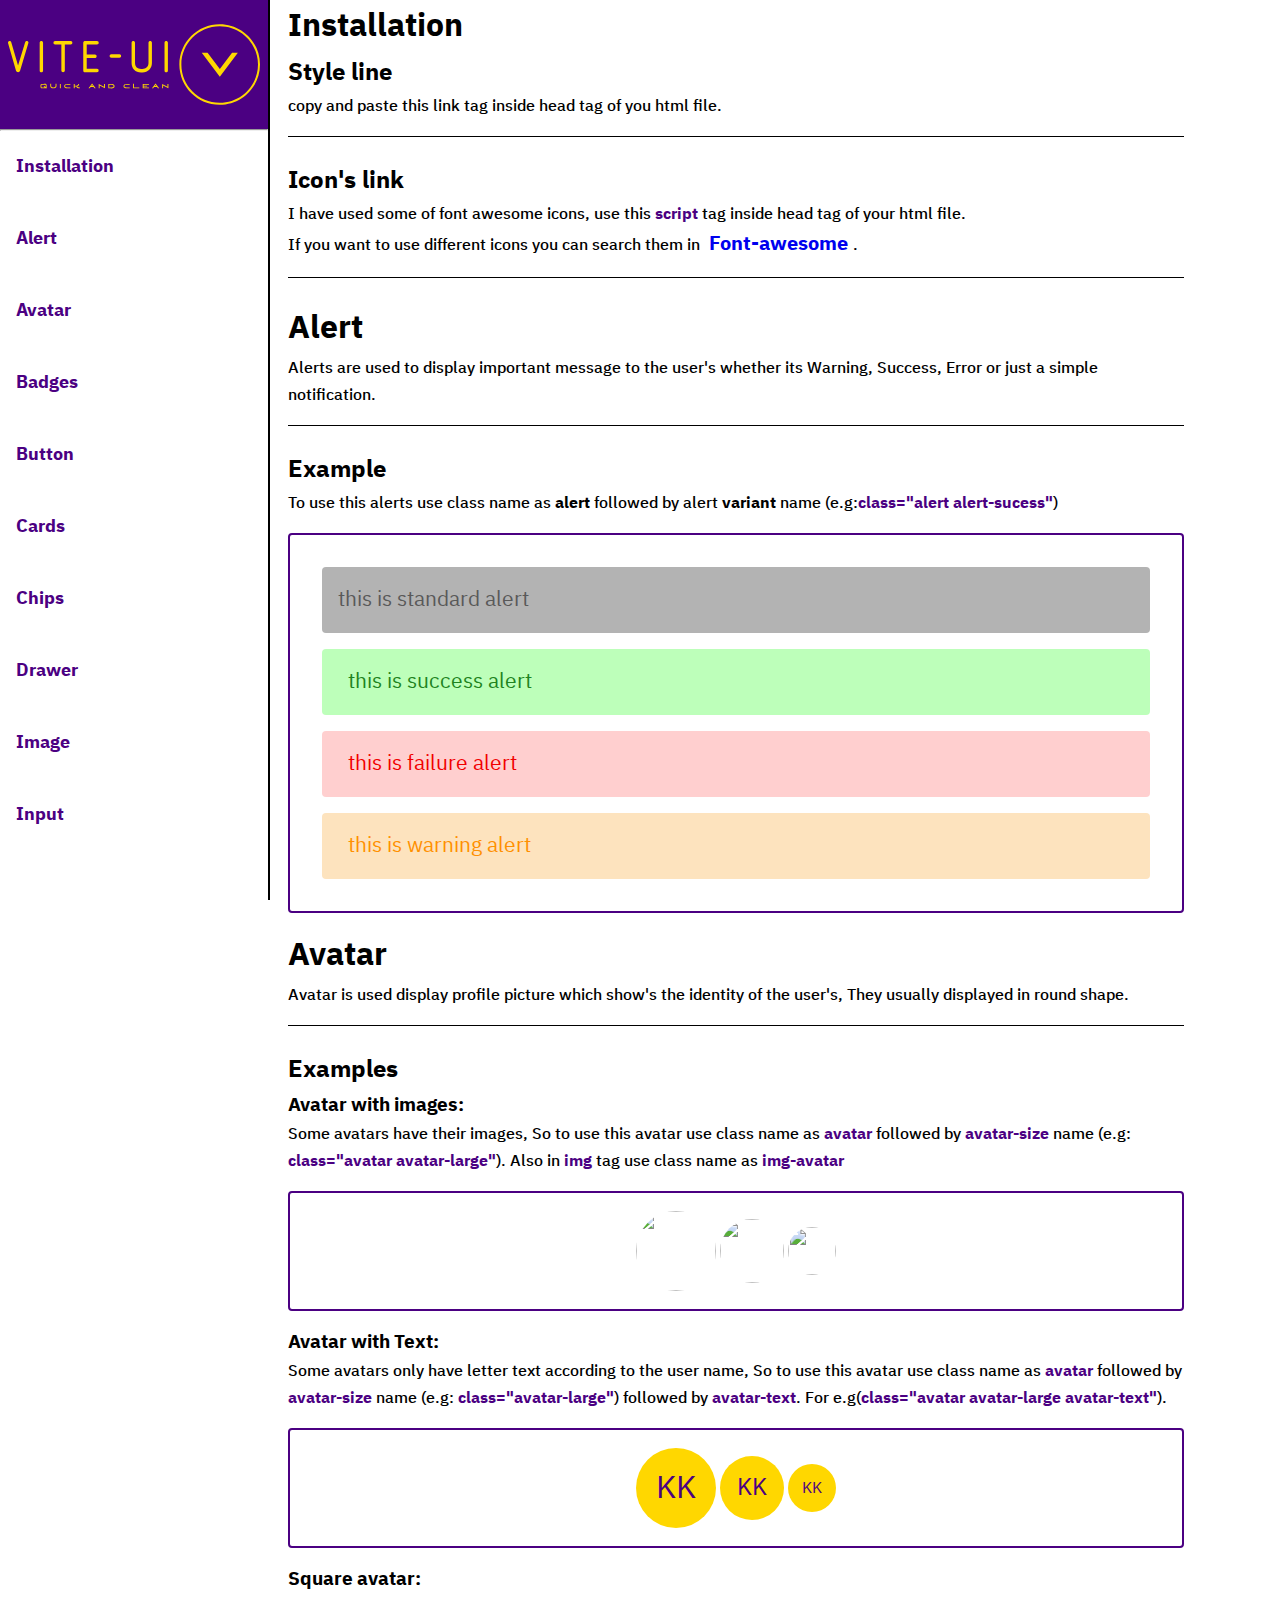
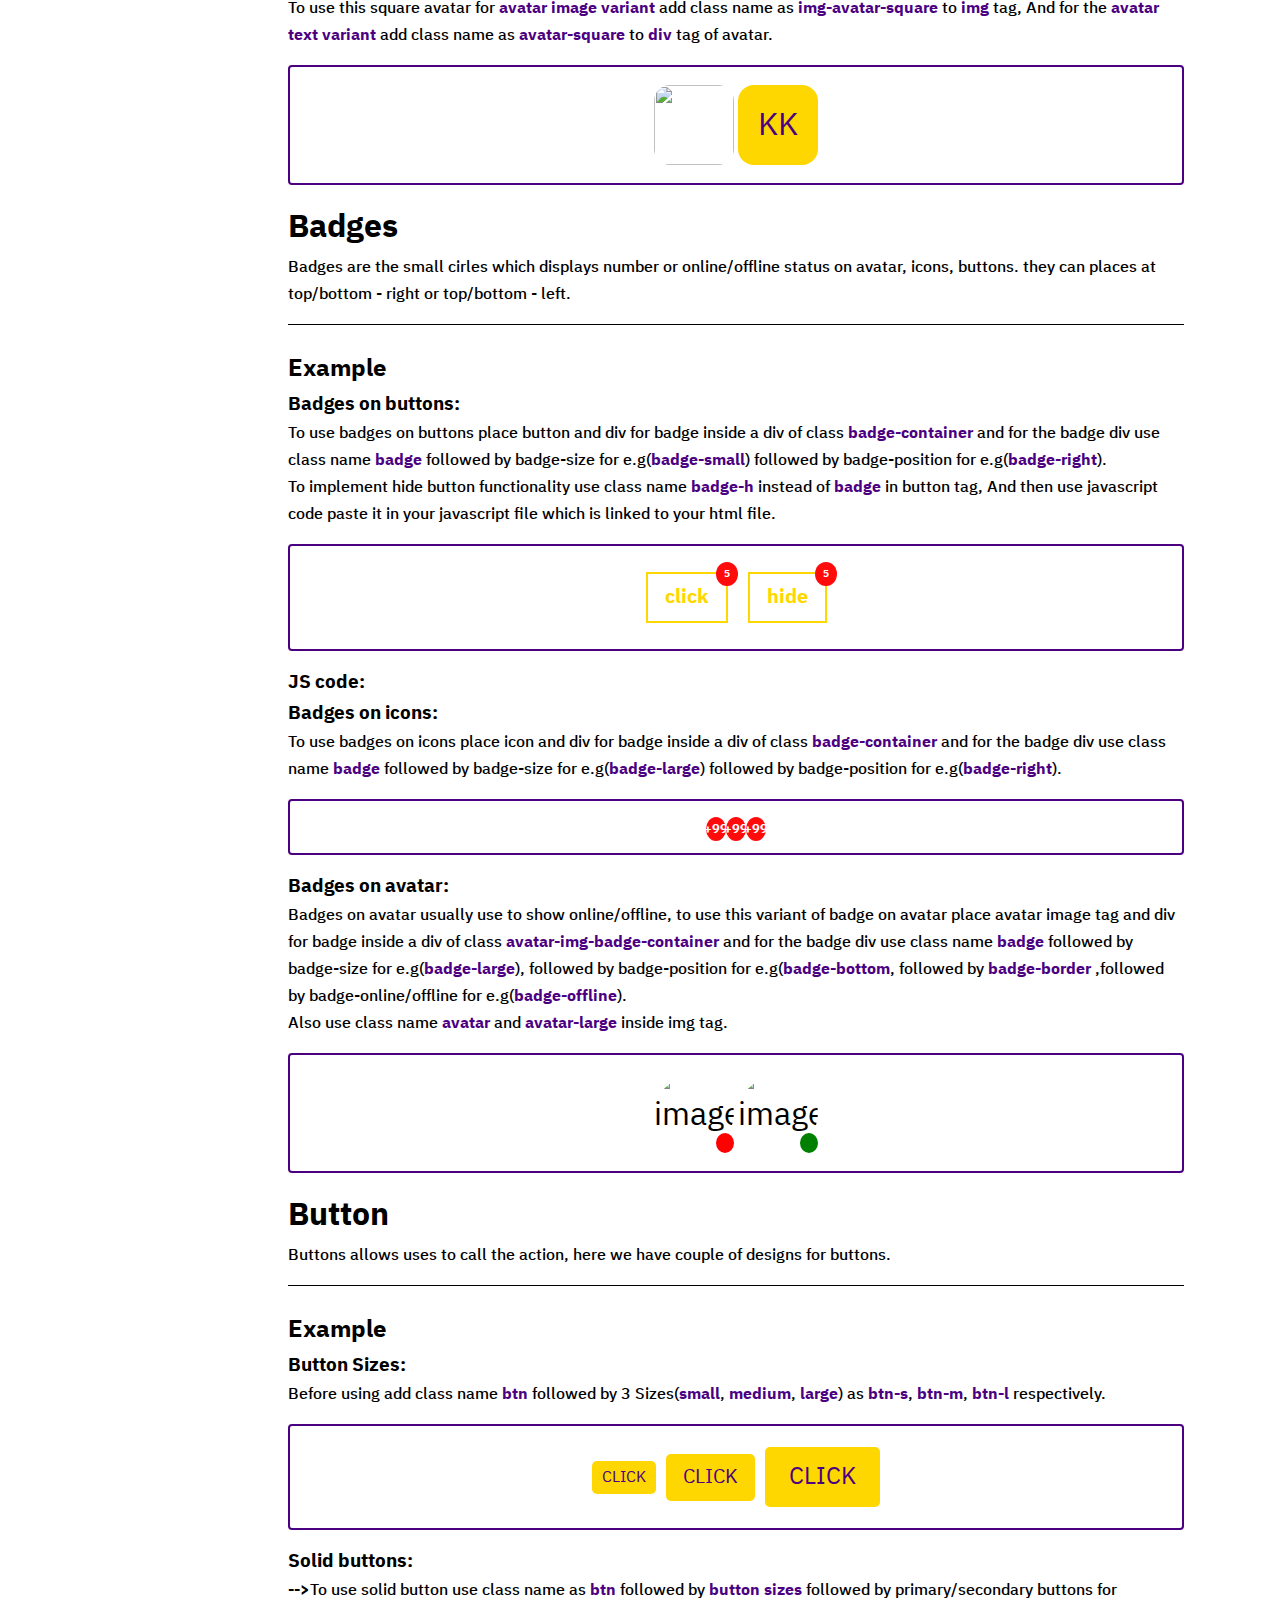
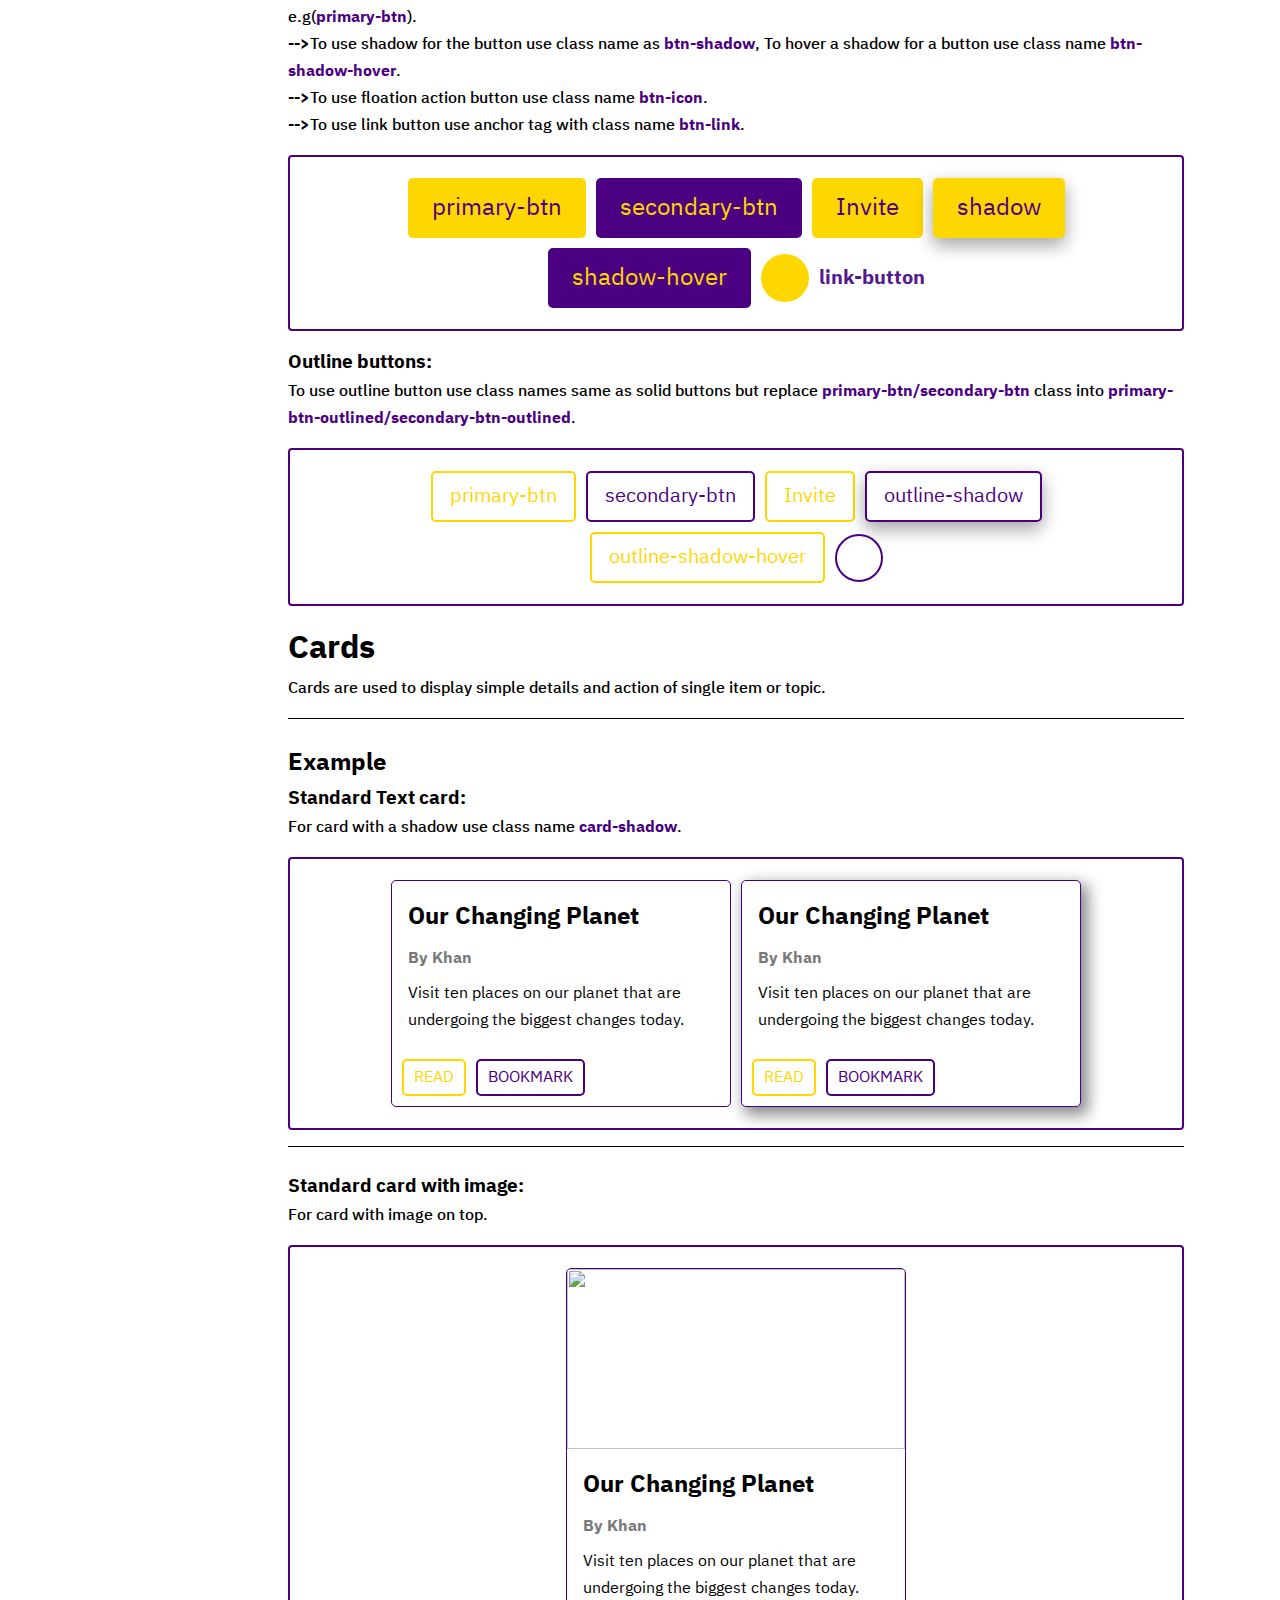
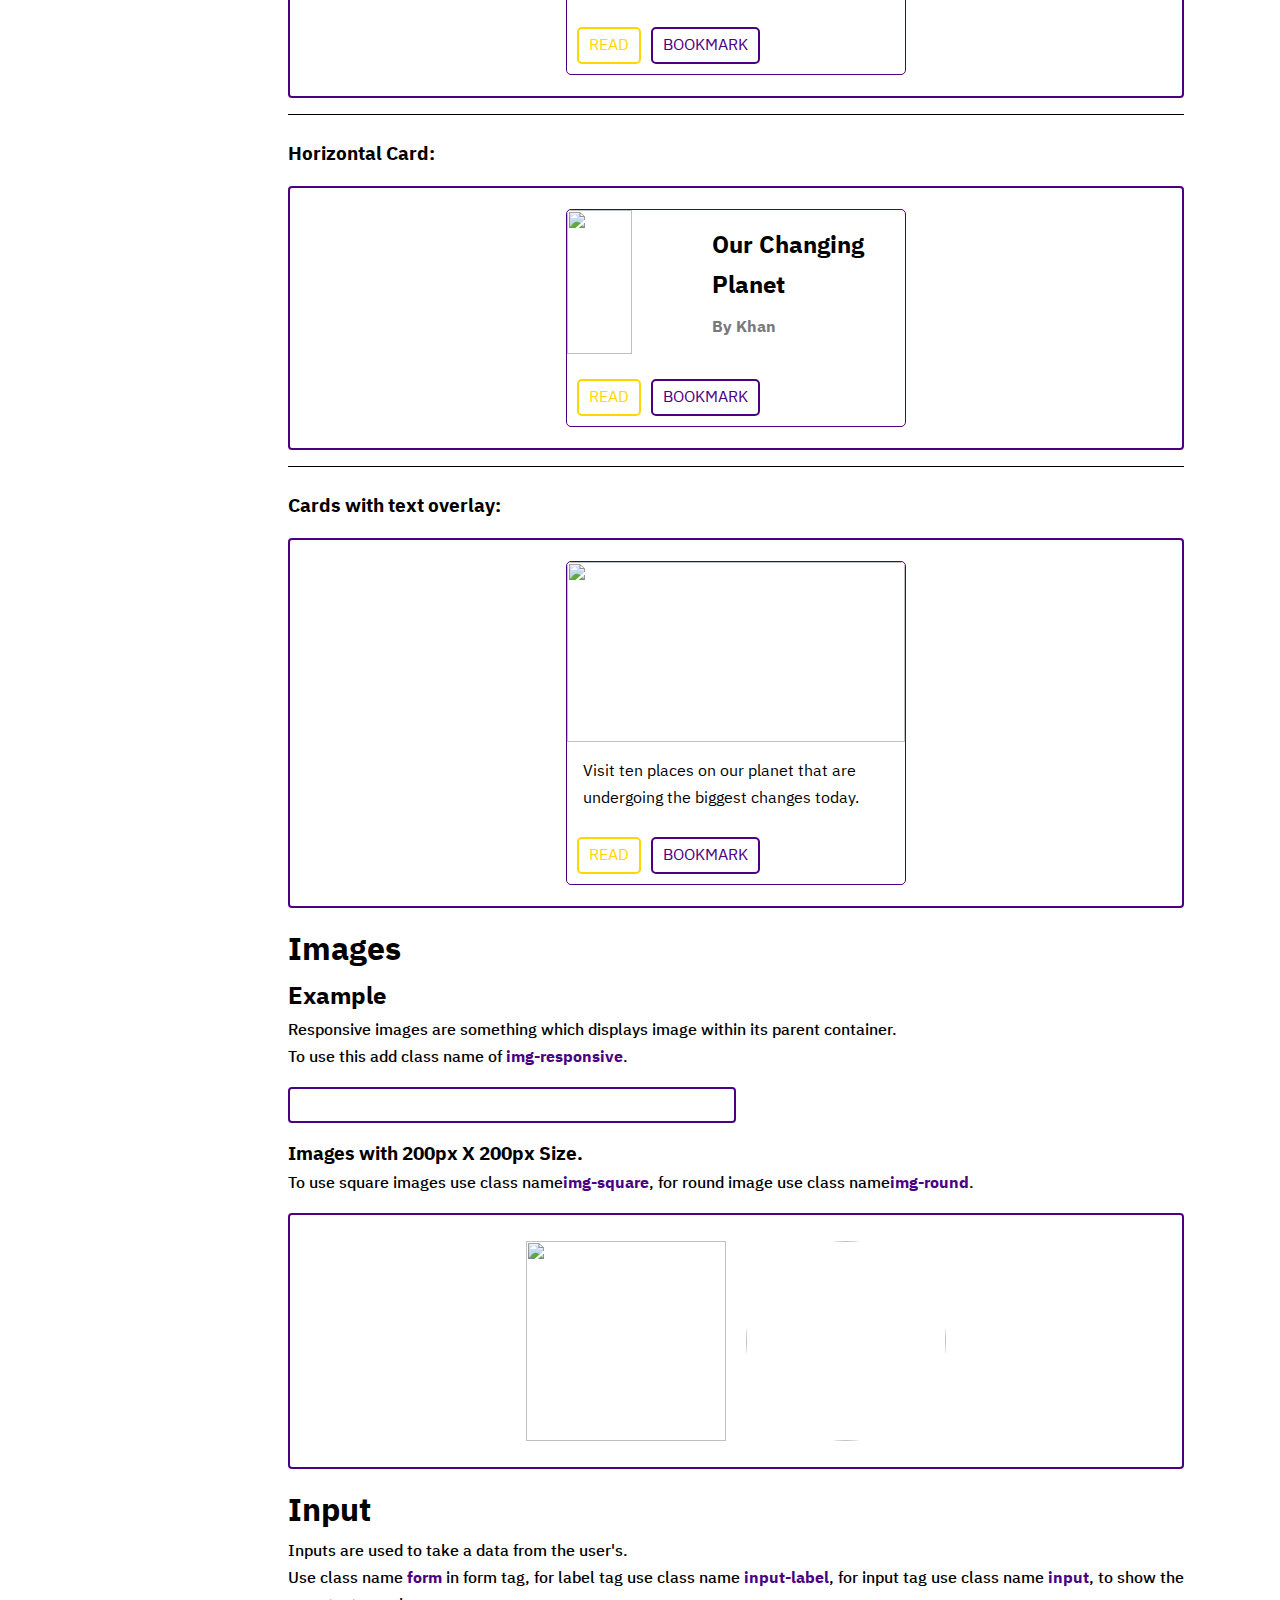
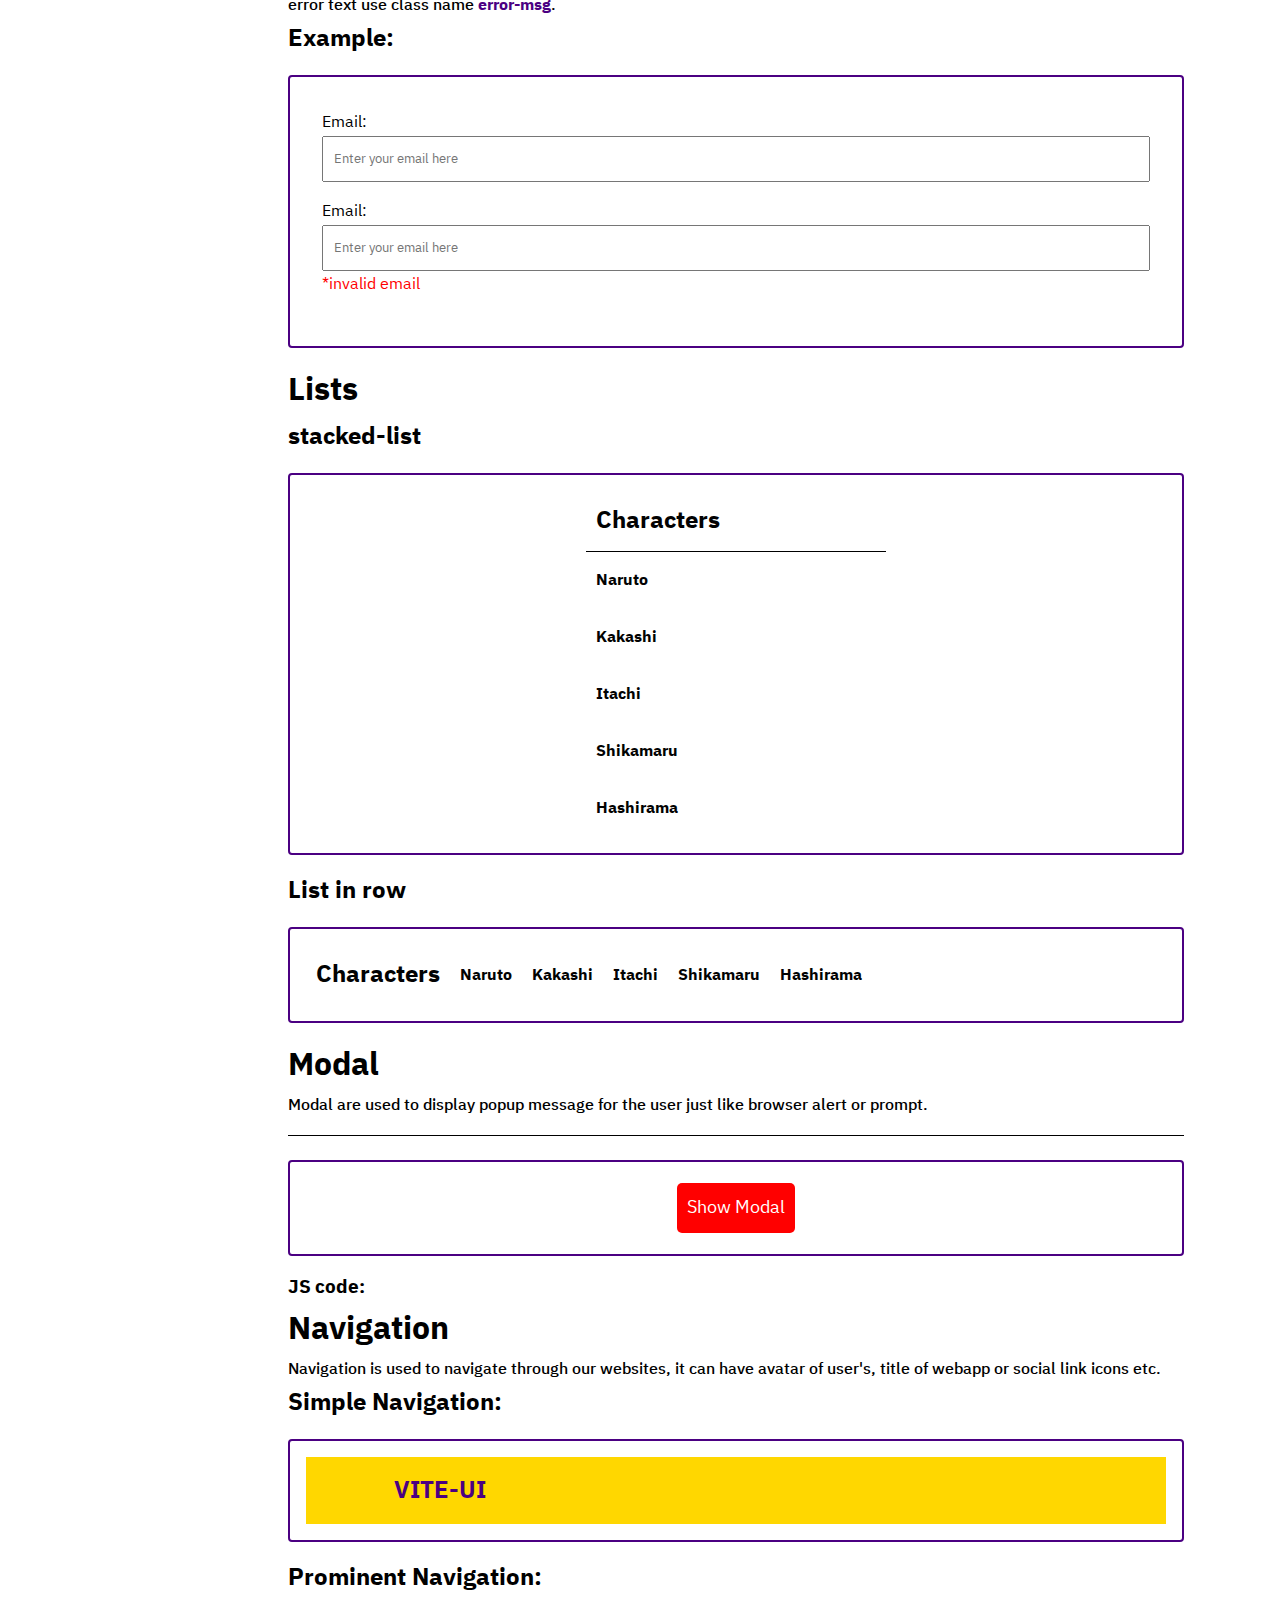
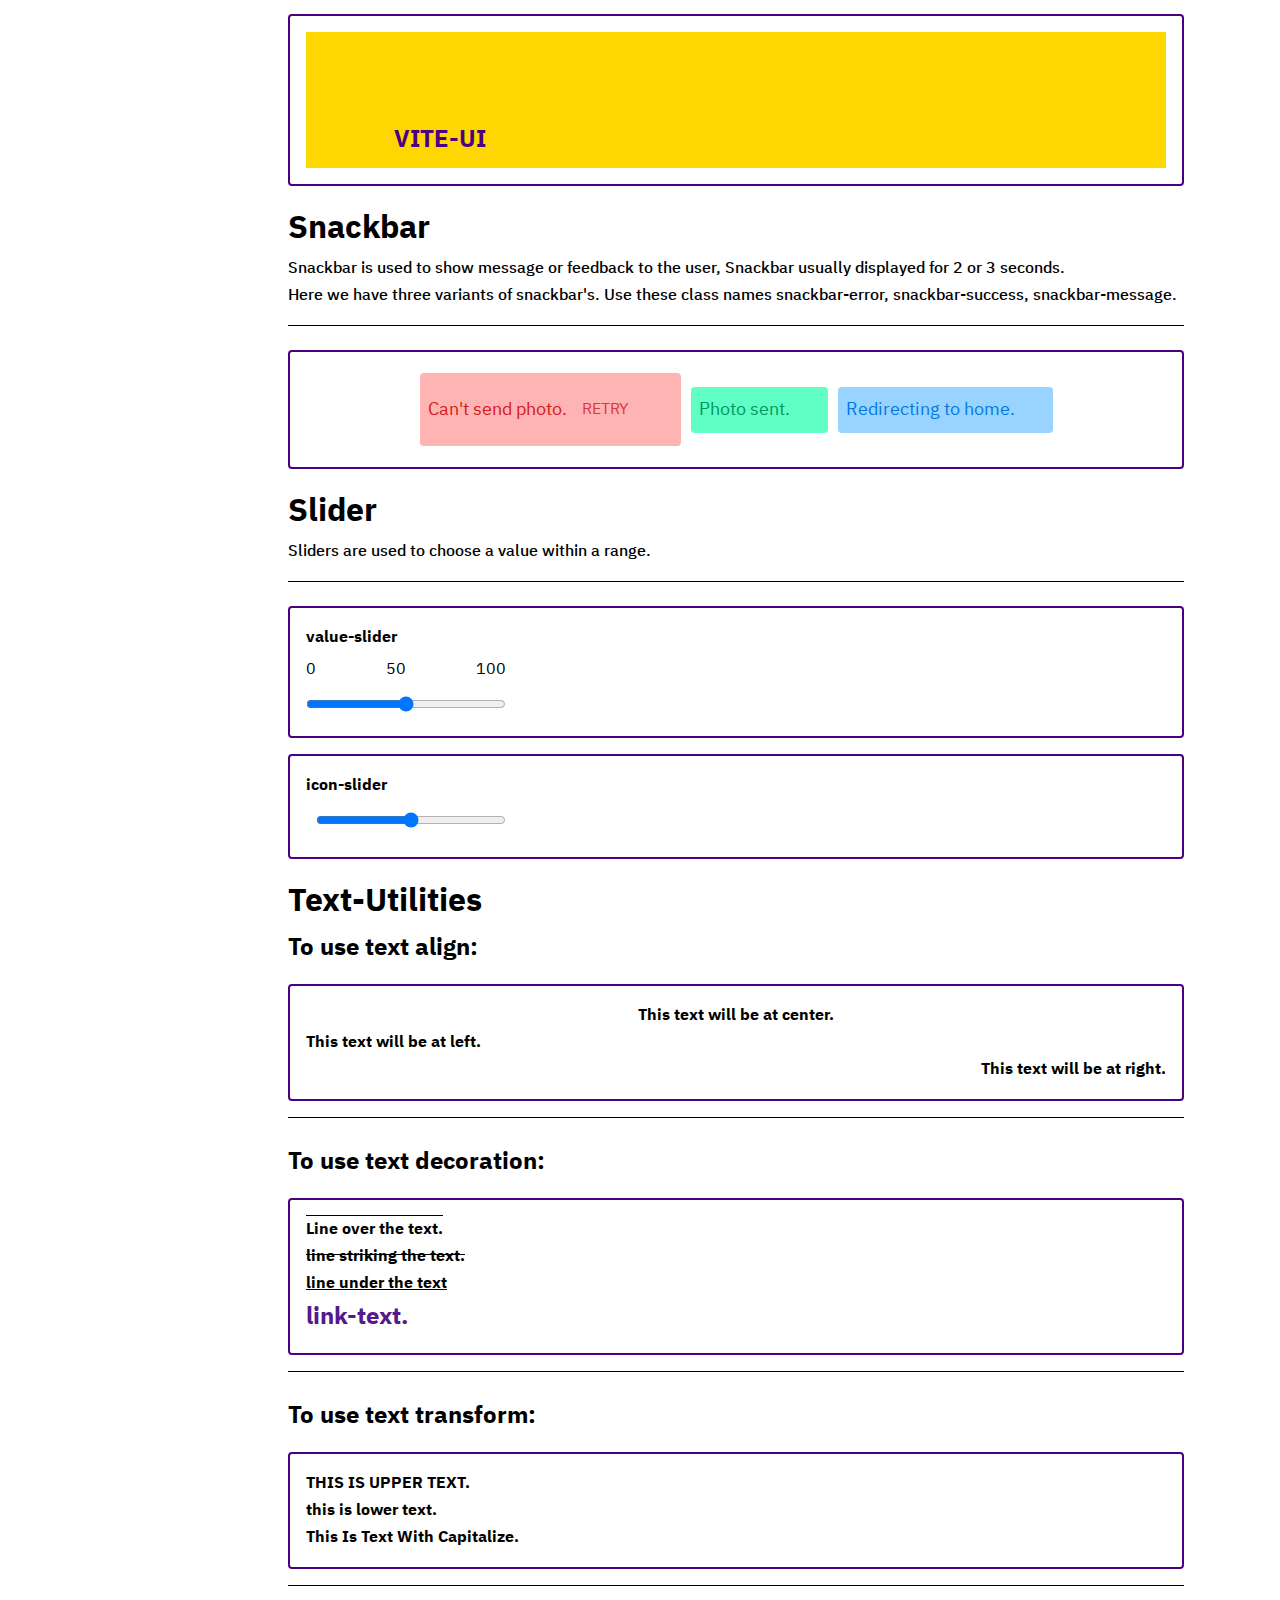
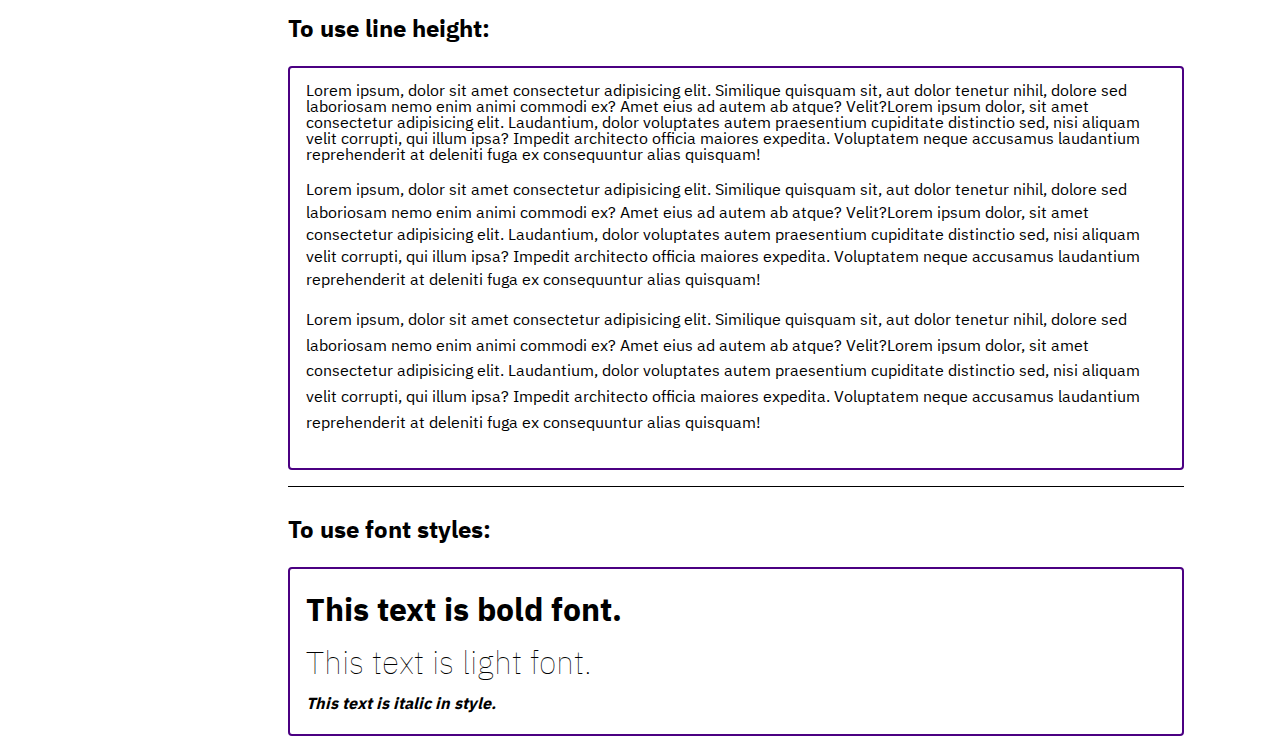
==== commit 3e08b3b7: "added list , embed code pending" ====
--- a/components/docs.html
+++ b/components/docs.html
@@ -59,11 +59,11 @@
       <a class="nav-items" href="#card"> Cards </a>
       <a class="nav-items" href="#"> Chips </a>
       <a class="nav-items" href="#"> Drawer </a>
-      <a class="nav-items" href="#navigation">Navigation</a>
       <a class="nav-items" href="#image"> Image </a>
       <a class="nav-items" href="#input"> Input </a>
-      <a class="nav-items" href="#"> List </a>
+      <a class="nav-items" href="#lists"> List </a>
       <a class="nav-items" href="#modal"> Modal </a>
+      <a class="nav-items" href="#navigation">Navigation</a>
       <a class="nav-items" href="#snackbar"> Snackbar </a>
       <a class="nav-items" href="#slider"> Slider </a>
       <a class="nav-items" href="#"> Tabs </a>
@@ -586,45 +586,6 @@
         src="https://emgithub.com/embed.js?target=https%3A%2F%2Fgithub.com%2Fmohammadkhizerkhan%2Fvite-ui%2Fblob%2Frefactor%2Fcomponents%2Fdocs.html%23L499-533&style=github-gist&showBorder=on&showCopy=on&fetchFromJsDelivr=on">
       </script>
     </div>
-    <div id="navigation">
-      <h1>Navigation</h1>
-      <p class="doc-para">Navigation is used to navigate through our websites, it can have avatar of user's, title of
-        webapp or social link icons etc.</p>
-      <h2>Simple Navigation:</h2>
-      <div class="container-row component-container">
-        <header class="header">
-          <div class="head-right-section">
-            <i class="fas fa-bars head-icon fa-lg"></i>
-            <h2 class="head-title">VITE-UI</h2>
-          </div>
-          <div class="head-left-section">
-            <i class="fab fa-github fa-lg head-icon "></i>
-            <i class="fab fa-twitter fa-lg head-icon"></i>
-            <i class="fas fa-user-cog fa-lg head-icon"></i>
-          </div>
-        </header>
-      </div>
-      <script
-        src="https://emgithub.com/embed.js?target=https%3A%2F%2Fgithub.com%2Fmohammadkhizerkhan%2Fvite-ui%2Fblob%2Fnavigation%2Fcomponents%2Fdocs.html%23L715-725&style=github-gist&showBorder=on&showCopy=on&fetchFromJsDelivr=on">
-      </script>
-      <h2>Prominent Navigation:</h2>
-      <div class="container-row component-container">
-        <header class="header">
-          <div class="head-section head-right-section head-section-prominent">
-            <i class="fas fa-bars head-icon fa-lg head-icon-prominent"></i>
-            <h2 class="head-title head-title-prominent">VITE-UI</h2>
-          </div>
-          <div class="head-section head-left-section head-left-section-prominent">
-            <i class="fas fa-download fa-lg fa-lg head-icon "></i>
-            <i class="fas fa-print fa-lg head-icon"></i>
-            <i class="far fa-save fa-lg head-icon"></i>
-          </div>
-        </header>
-      </div>
-      <script
-        src="https://emgithub.com/embed.js?target=https%3A%2F%2Fgithub.com%2Fmohammadkhizerkhan%2Fvite-ui%2Fblob%2Frefactor%2Fcomponents%2Fdocs.html%23L557-567&style=github-gist&showBorder=on&showCopy=on&fetchFromJsDelivr=on">
-      </script>
-    </div>
     <div id="image">
       <h1>Images</h1>
       <h2>Example</h2>
@@ -681,6 +642,33 @@
         src="https://emgithub.com/embed.js?target=https%3A%2F%2Fgithub.com%2Fmohammadkhizerkhan%2Fvite-ui%2Fblob%2Finput%2Fcomponents%2Fdocs.html%23L560-570&style=github-gist&showBorder=on&showCopy=on&fetchFromJsDelivr=on">
       </script>
     </div>
+    <div id="lists">
+      <h1>Lists</h1>
+      <p class="doc-para"></p>
+      <h2>stacked-list</h2>
+      <div class="container-row component-container">
+        <ul class="list list-stack">
+          <h2 class="list-header">Characters</h2>
+          <div class="list-divider-line"></div>
+          <li class="list-item">Naruto</li>
+          <li class="list-item">Kakashi</li>
+          <li class="list-item">Itachi</li>
+          <li class="list-item">Shikamaru</li>
+          <li class="list-item">Hashirama</li>
+      </ul>
+      </div>
+      <h2>List in row</h2>
+      <div class="container-row component-container">
+        <ul class="list list-row">
+          <h2 class="list-header">Characters</h2>
+          <li class="list-item">Naruto</li>
+          <li class="list-item">Kakashi</li>
+          <li class="list-item">Itachi</li>
+          <li class="list-item">Shikamaru</li>
+          <li class="list-item">Hashirama</li>
+      </ul>
+      </div>
+    </div>
     <div id="modal">
       <h1>Modal</h1>
       <p class="doc-para">Modal are used to display popup message for the user just like browser alert or prompt.</p>
@@ -709,6 +697,45 @@
       <h3>JS code:</h3>
       <script
         src="https://emgithub.com/embed.js?target=https%3A%2F%2Fgithub.com%2Fmohammadkhizerkhan%2Fvite-ui%2Fblob%2Fmodal%2Fjs%2Fmodal.js&style=github-gist&showBorder=on&showCopy=on&fetchFromJsDelivr=on">
+      </script>
+    </div>
+    <div id="navigation">
+      <h1>Navigation</h1>
+      <p class="doc-para">Navigation is used to navigate through our websites, it can have avatar of user's, title of
+        webapp or social link icons etc.</p>
+      <h2>Simple Navigation:</h2>
+      <div class="container-row component-container">
+        <header class="header">
+          <div class="head-right-section">
+            <i class="fas fa-bars head-icon fa-lg"></i>
+            <h2 class="head-title">VITE-UI</h2>
+          </div>
+          <div class="head-left-section">
+            <i class="fab fa-github fa-lg head-icon "></i>
+            <i class="fab fa-twitter fa-lg head-icon"></i>
+            <i class="fas fa-user-cog fa-lg head-icon"></i>
+          </div>
+        </header>
+      </div>
+      <script
+        src="https://emgithub.com/embed.js?target=https%3A%2F%2Fgithub.com%2Fmohammadkhizerkhan%2Fvite-ui%2Fblob%2Fnavigation%2Fcomponents%2Fdocs.html%23L715-725&style=github-gist&showBorder=on&showCopy=on&fetchFromJsDelivr=on">
+      </script>
+      <h2>Prominent Navigation:</h2>
+      <div class="container-row component-container">
+        <header class="header">
+          <div class="head-section head-right-section head-section-prominent">
+            <i class="fas fa-bars head-icon fa-lg head-icon-prominent"></i>
+            <h2 class="head-title head-title-prominent">VITE-UI</h2>
+          </div>
+          <div class="head-section head-left-section head-left-section-prominent">
+            <i class="fas fa-download fa-lg fa-lg head-icon "></i>
+            <i class="fas fa-print fa-lg head-icon"></i>
+            <i class="far fa-save fa-lg head-icon"></i>
+          </div>
+        </header>
+      </div>
+      <script
+        src="https://emgithub.com/embed.js?target=https%3A%2F%2Fgithub.com%2Fmohammadkhizerkhan%2Fvite-ui%2Fblob%2Frefactor%2Fcomponents%2Fdocs.html%23L557-567&style=github-gist&showBorder=on&showCopy=on&fetchFromJsDelivr=on">
       </script>
     </div>
     <div id="snackbar">
--- a/css/component.css
+++ b/css/component.css
@@ -7,6 +7,7 @@
 @import url(/css/component_css/card.css);
 @import url(/css/component_css/image.css);
 @import url(/css/component_css/input.css);
+@import url(/css/component_css/list.css);
 @import url(/css/component_css/modal.css);
 @import url(/css/component_css/text-utilities.css);
 @import url(/css/component_css/header.css);
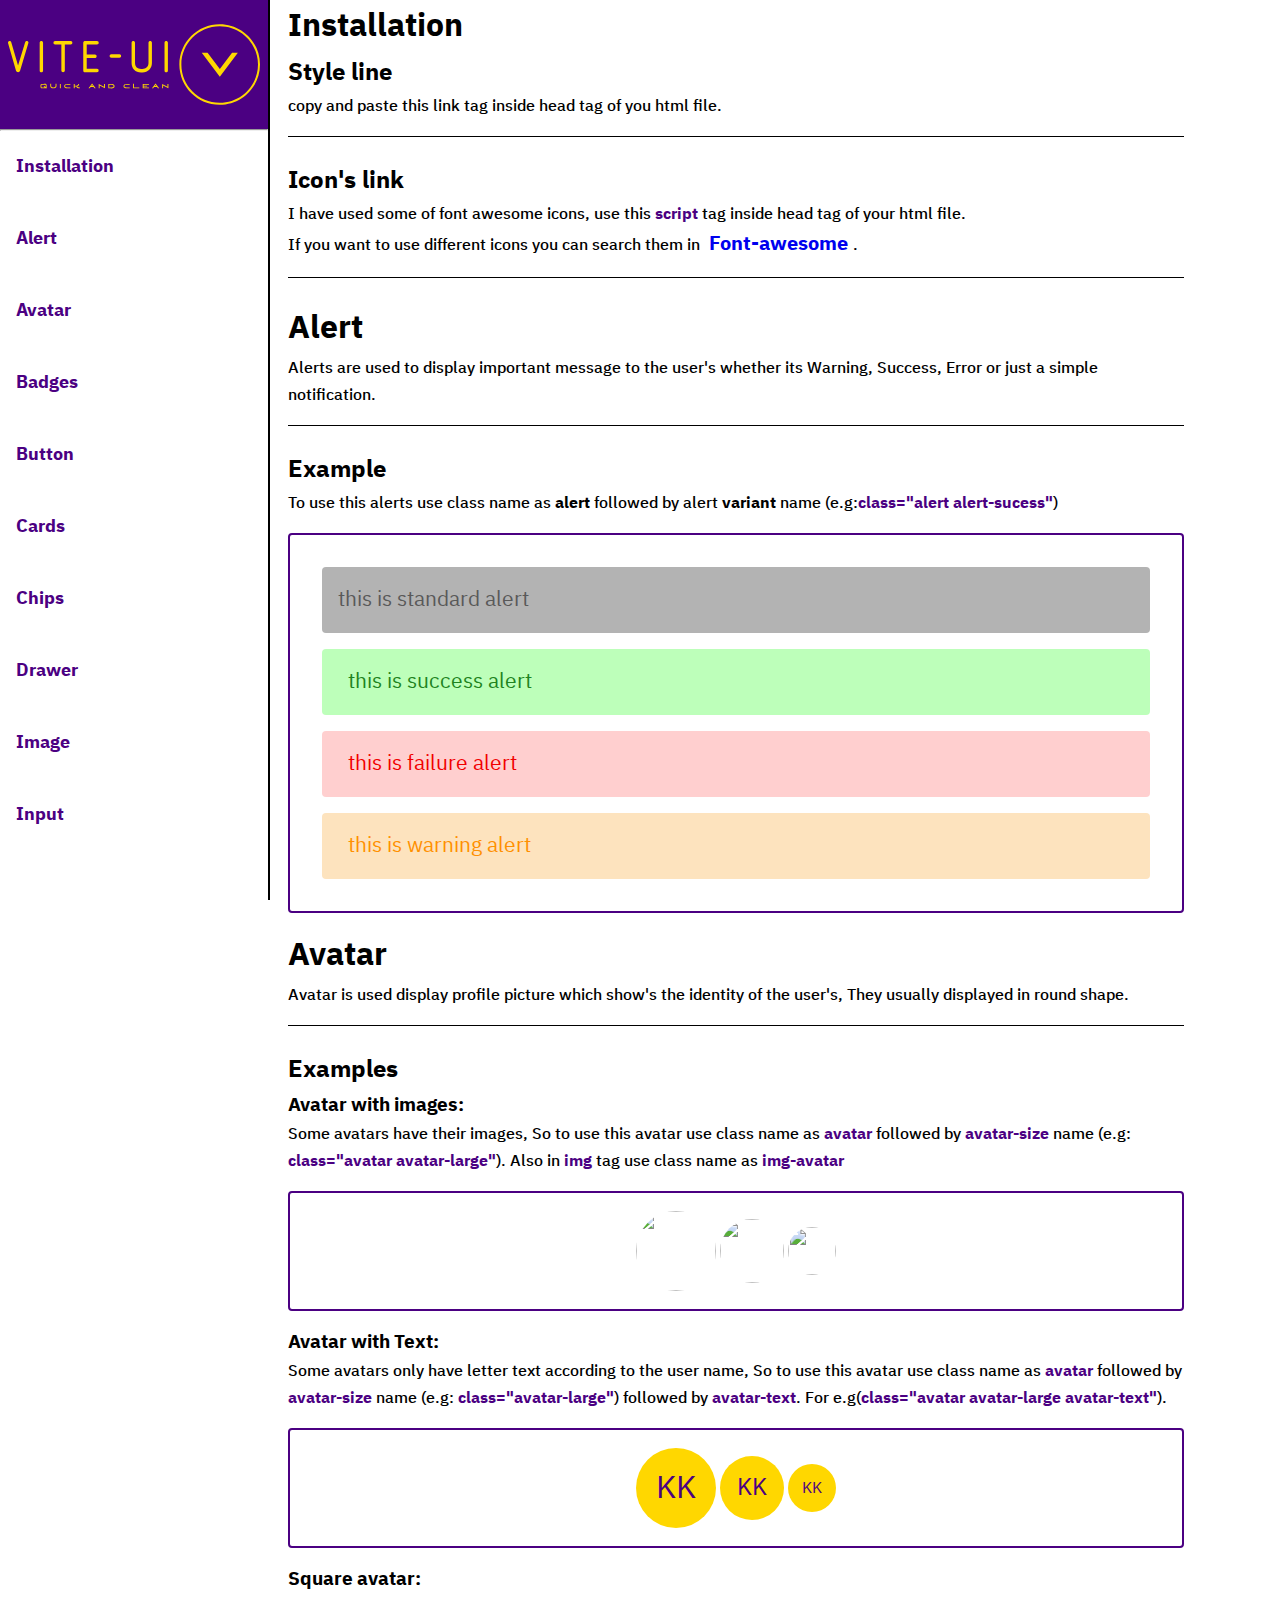
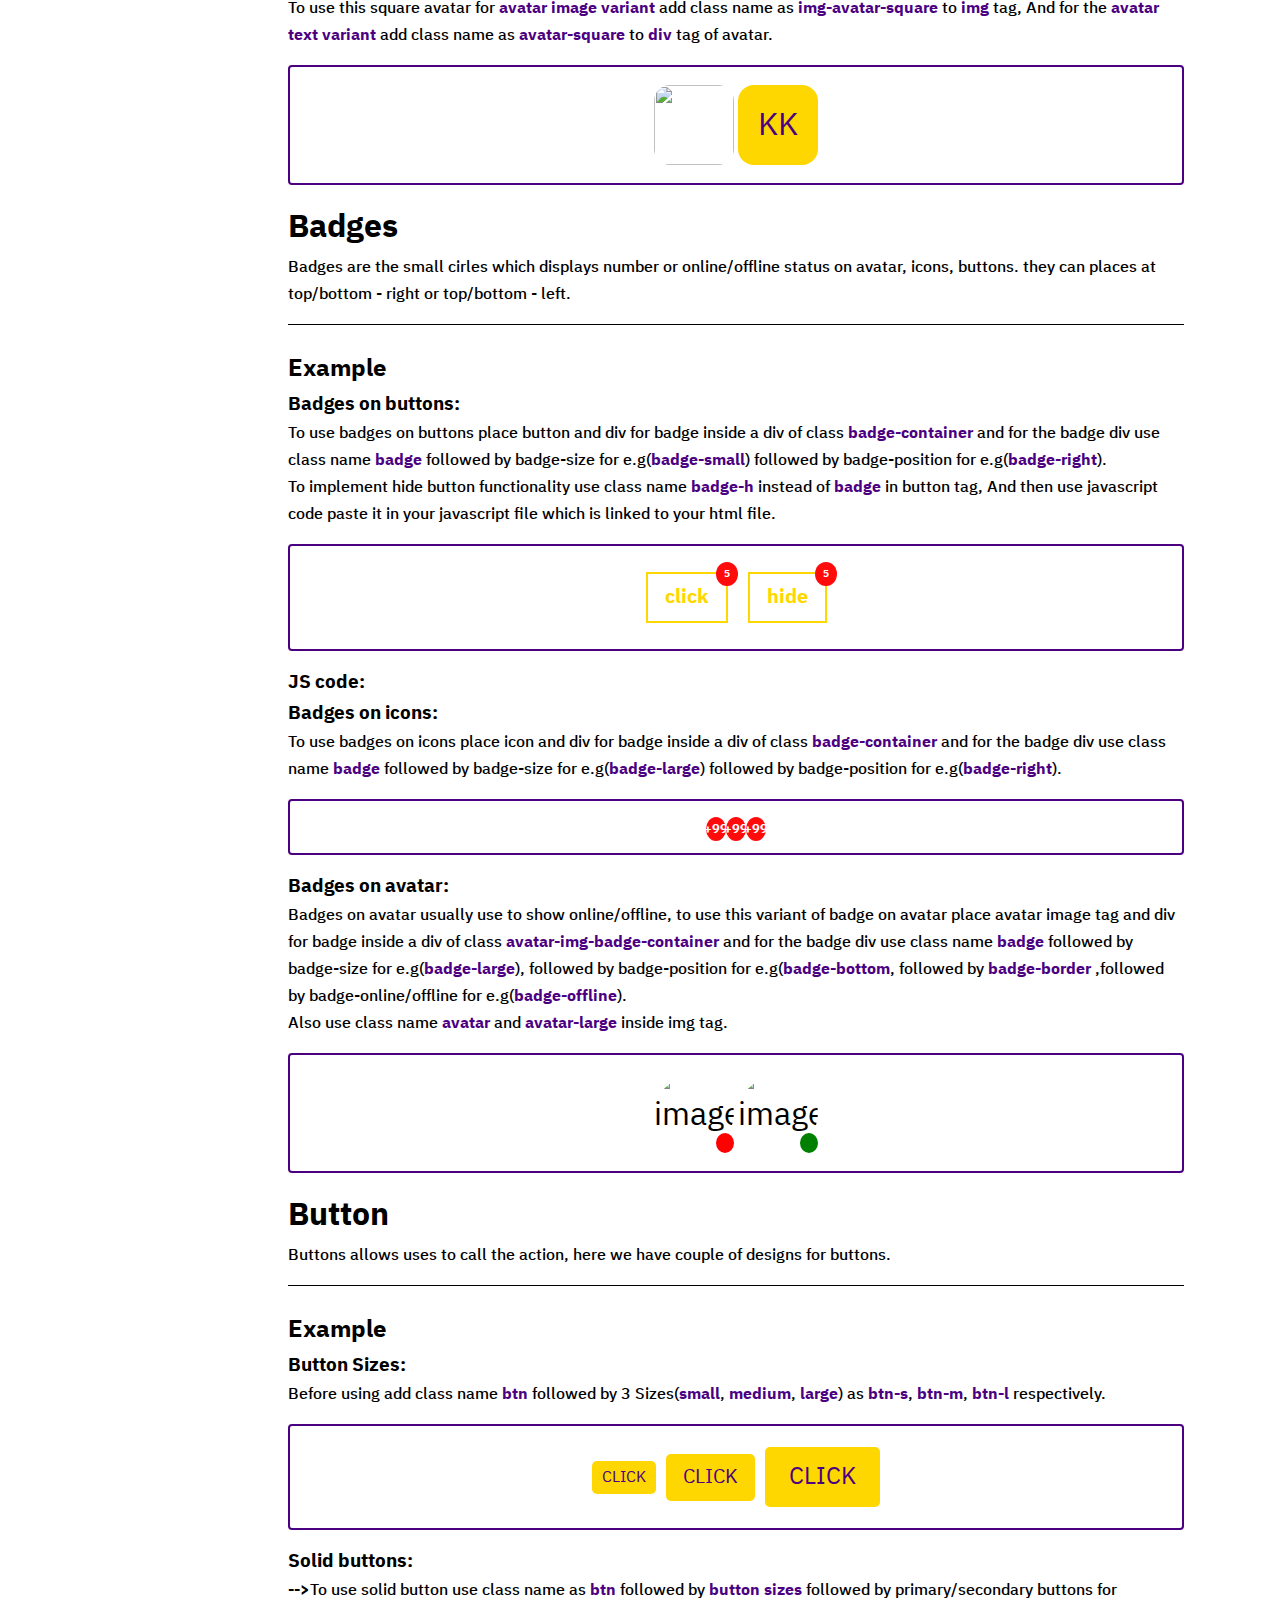
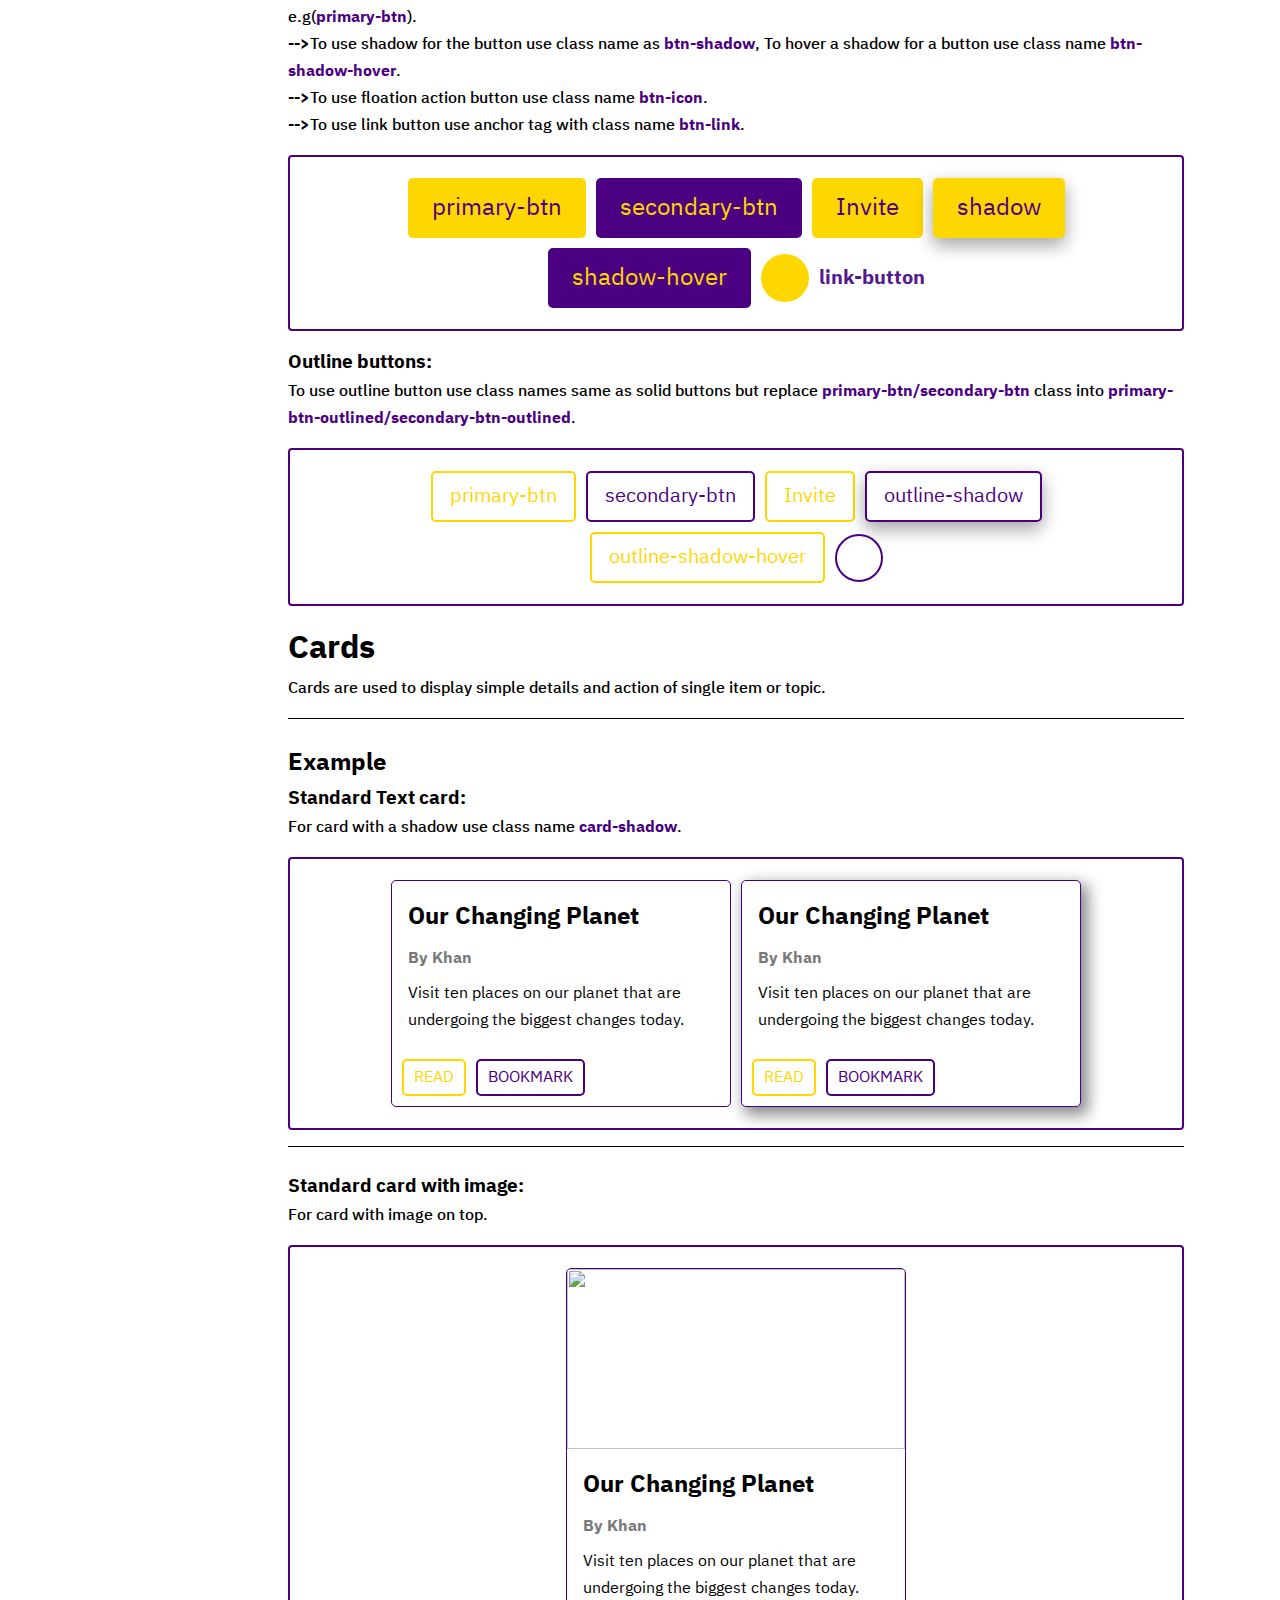
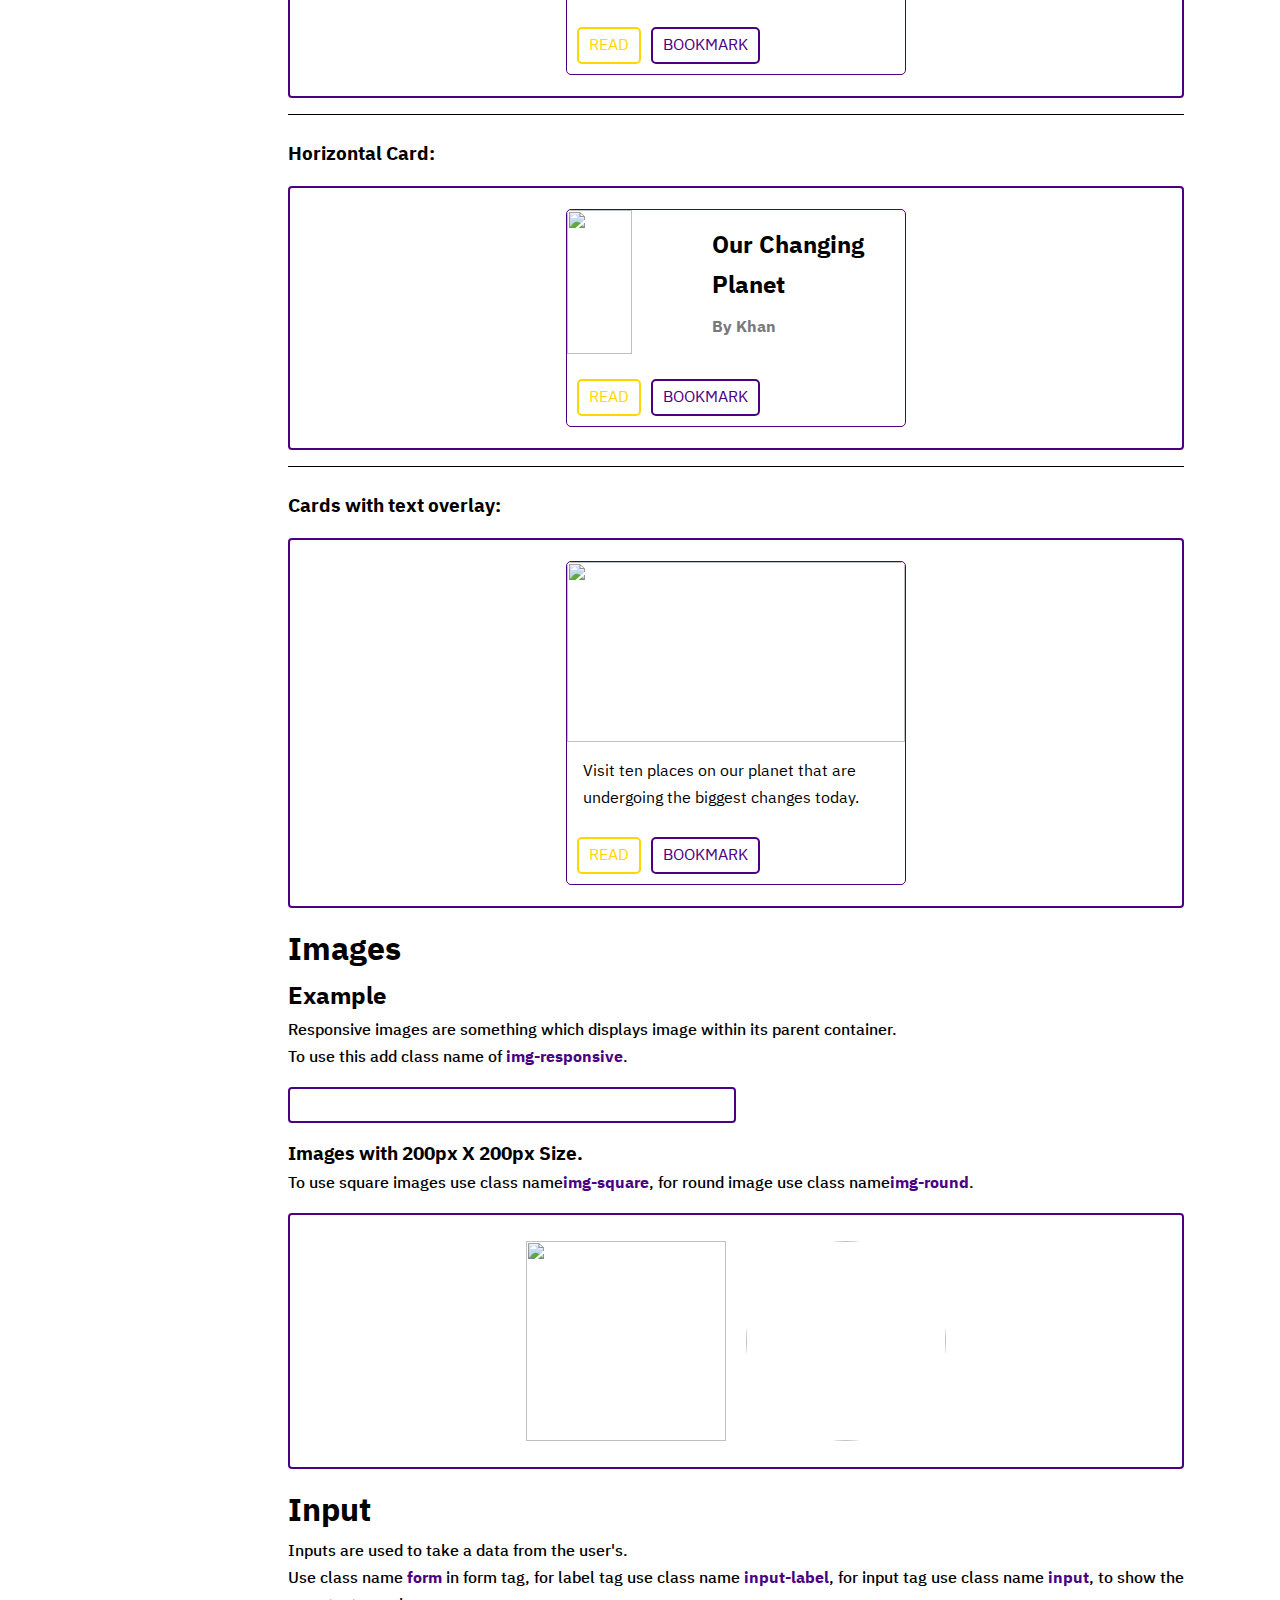
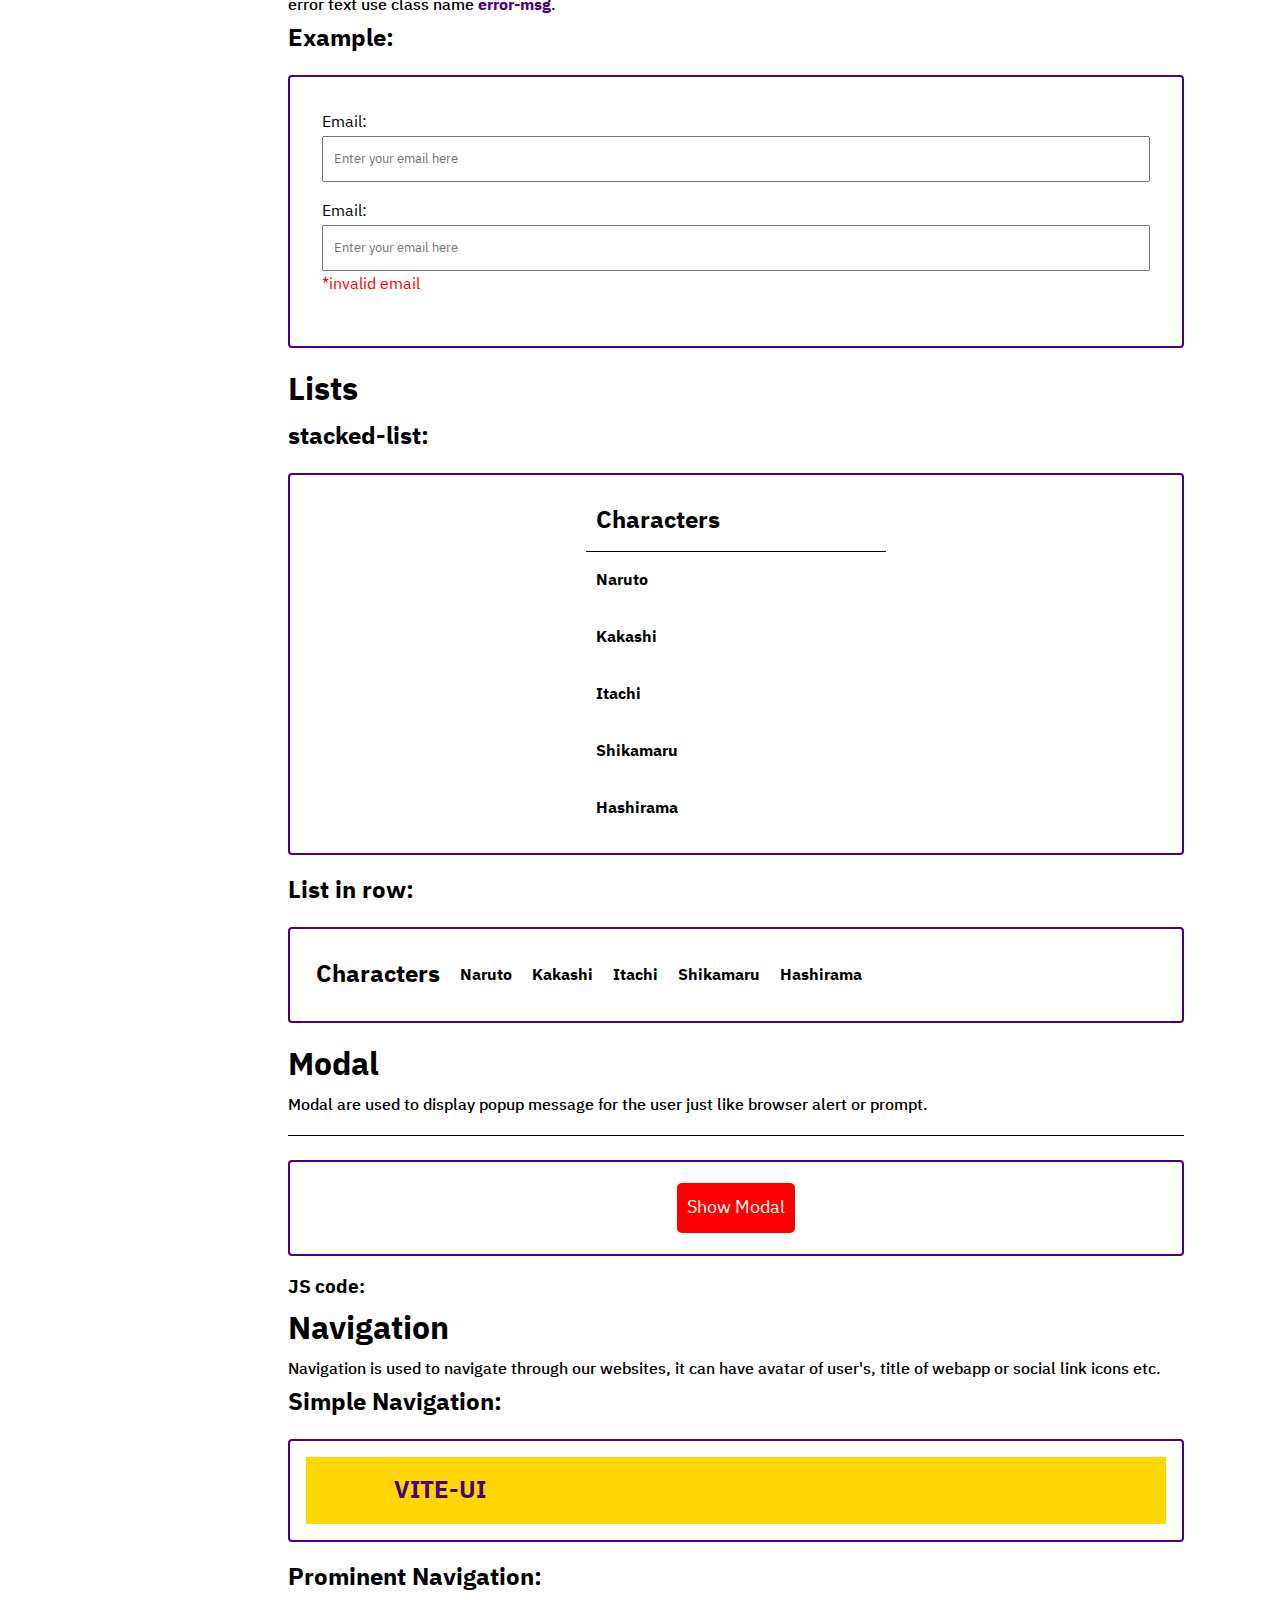
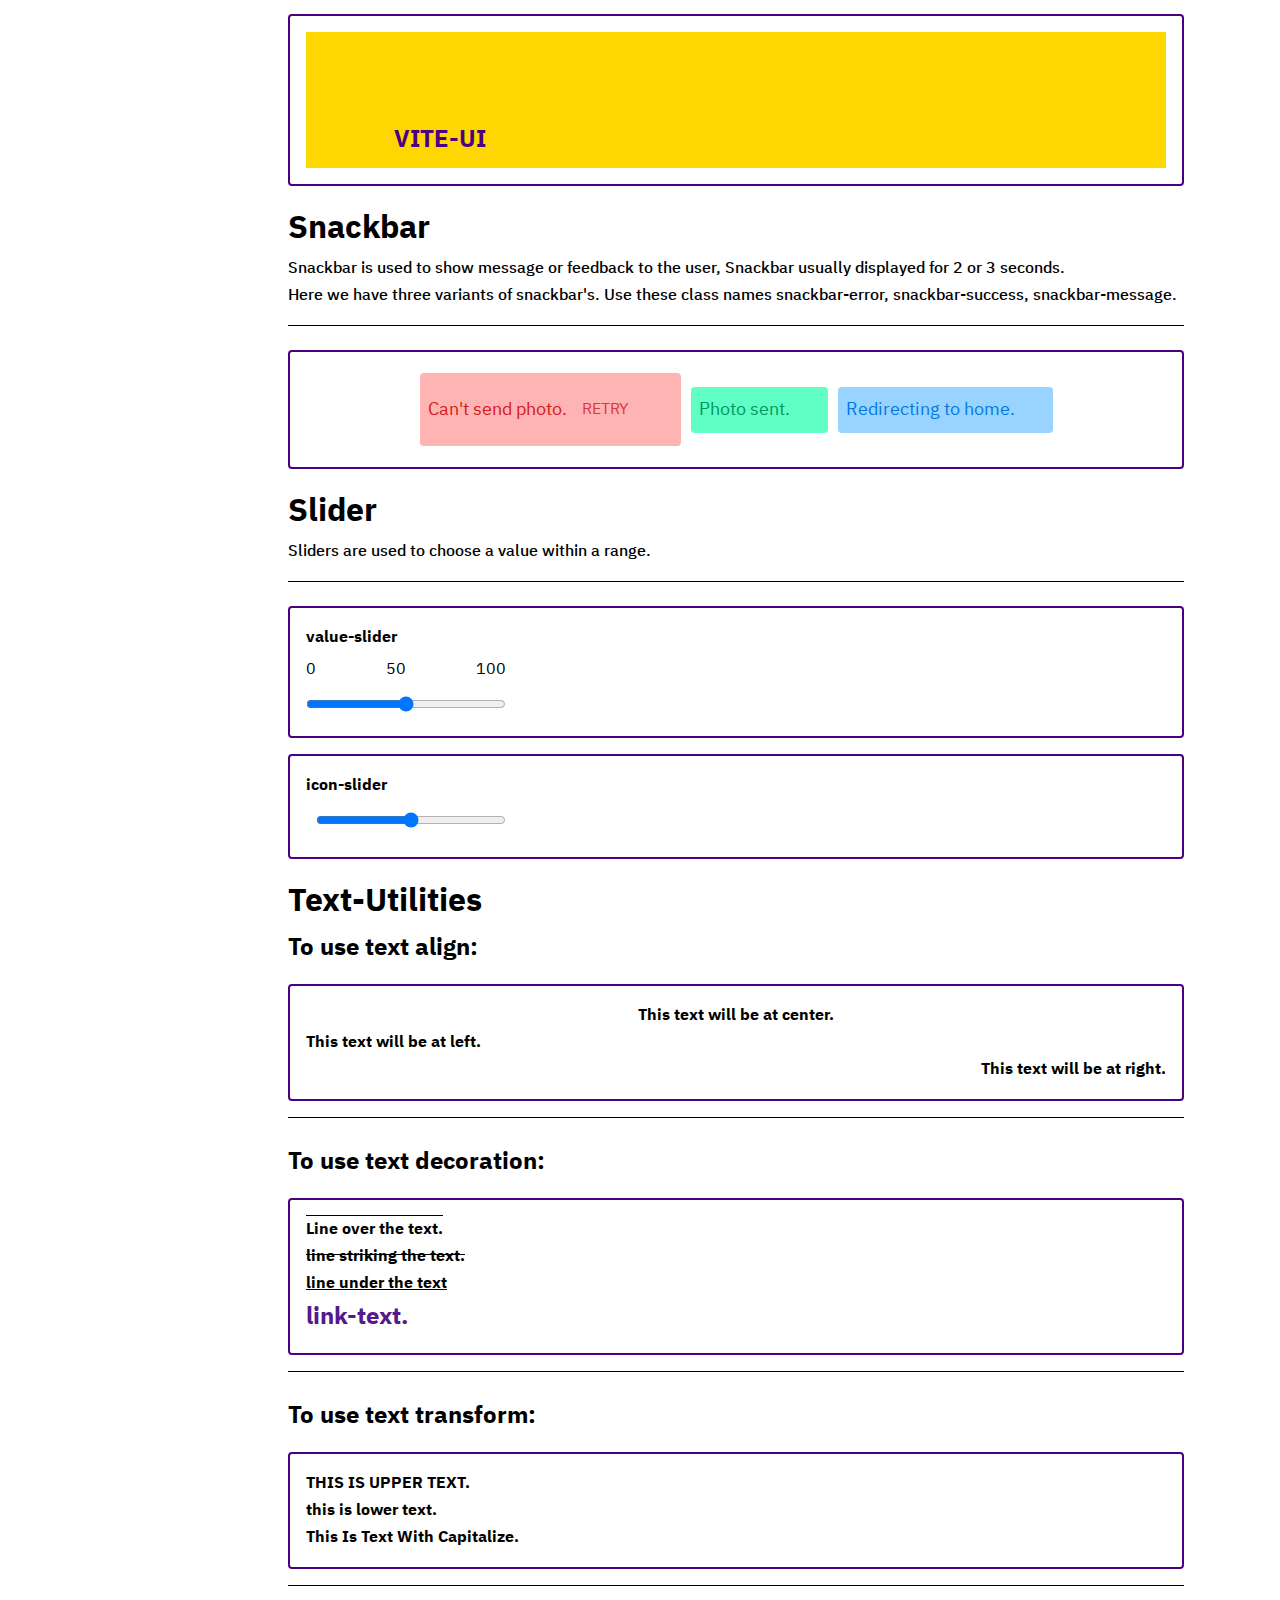
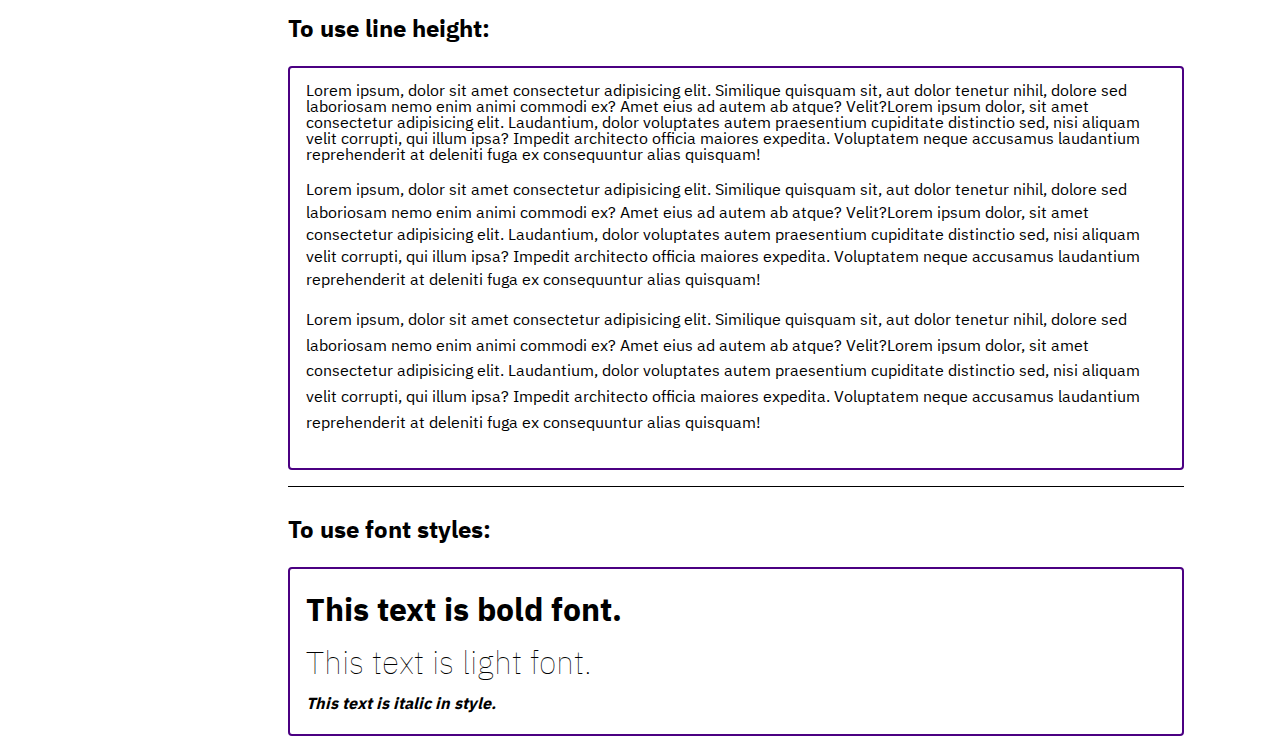
==== commit c6b96ae6: "added embed code" ====
--- a/components/docs.html
+++ b/components/docs.html
@@ -645,7 +645,7 @@
     <div id="lists">
       <h1>Lists</h1>
       <p class="doc-para"></p>
-      <h2>stacked-list</h2>
+      <h2>stacked-list:</h2>
       <div class="container-row component-container">
         <ul class="list list-stack">
           <h2 class="list-header">Characters</h2>
@@ -657,7 +657,8 @@
           <li class="list-item">Hashirama</li>
       </ul>
       </div>
-      <h2>List in row</h2>
+      <script src="https://emgithub.com/embed.js?target=https%3A%2F%2Fgithub.com%2Fmohammadkhizerkhan%2Fvite-ui%2Fblob%2Flists%2Fcomponents%2Fdocs.html%23L650-658&style=github-gist&showBorder=on&showCopy=on&fetchFromJsDelivr=on"></script>
+      <h2>List in row:</h2>
       <div class="container-row component-container">
         <ul class="list list-row">
           <h2 class="list-header">Characters</h2>
@@ -668,6 +669,7 @@
           <li class="list-item">Hashirama</li>
       </ul>
       </div>
+      <script src="https://emgithub.com/embed.js?target=https%3A%2F%2Fgithub.com%2Fmohammadkhizerkhan%2Fvite-ui%2Fblob%2Flists%2Fcomponents%2Fdocs.html%23L662-669&style=github-gist&showBorder=on&showCopy=on&fetchFromJsDelivr=on"></script>
     </div>
     <div id="modal">
       <h1>Modal</h1>
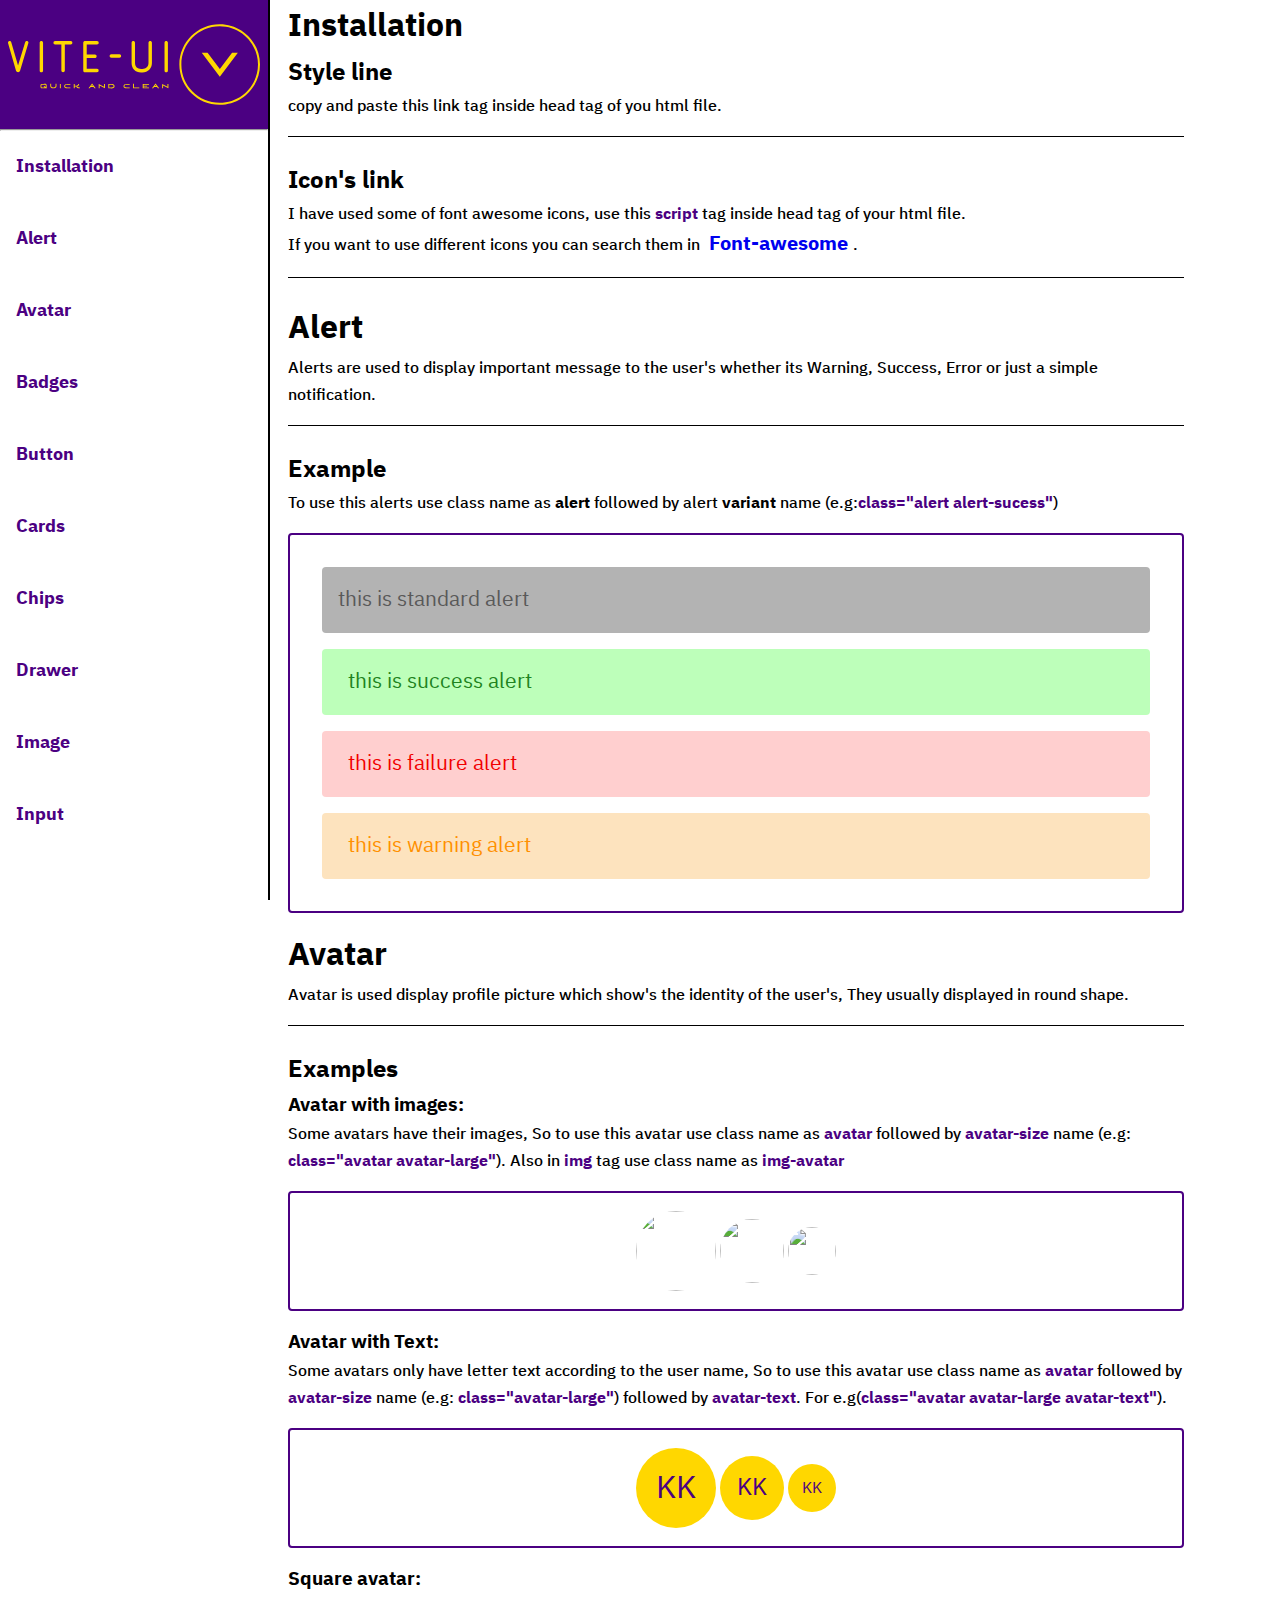
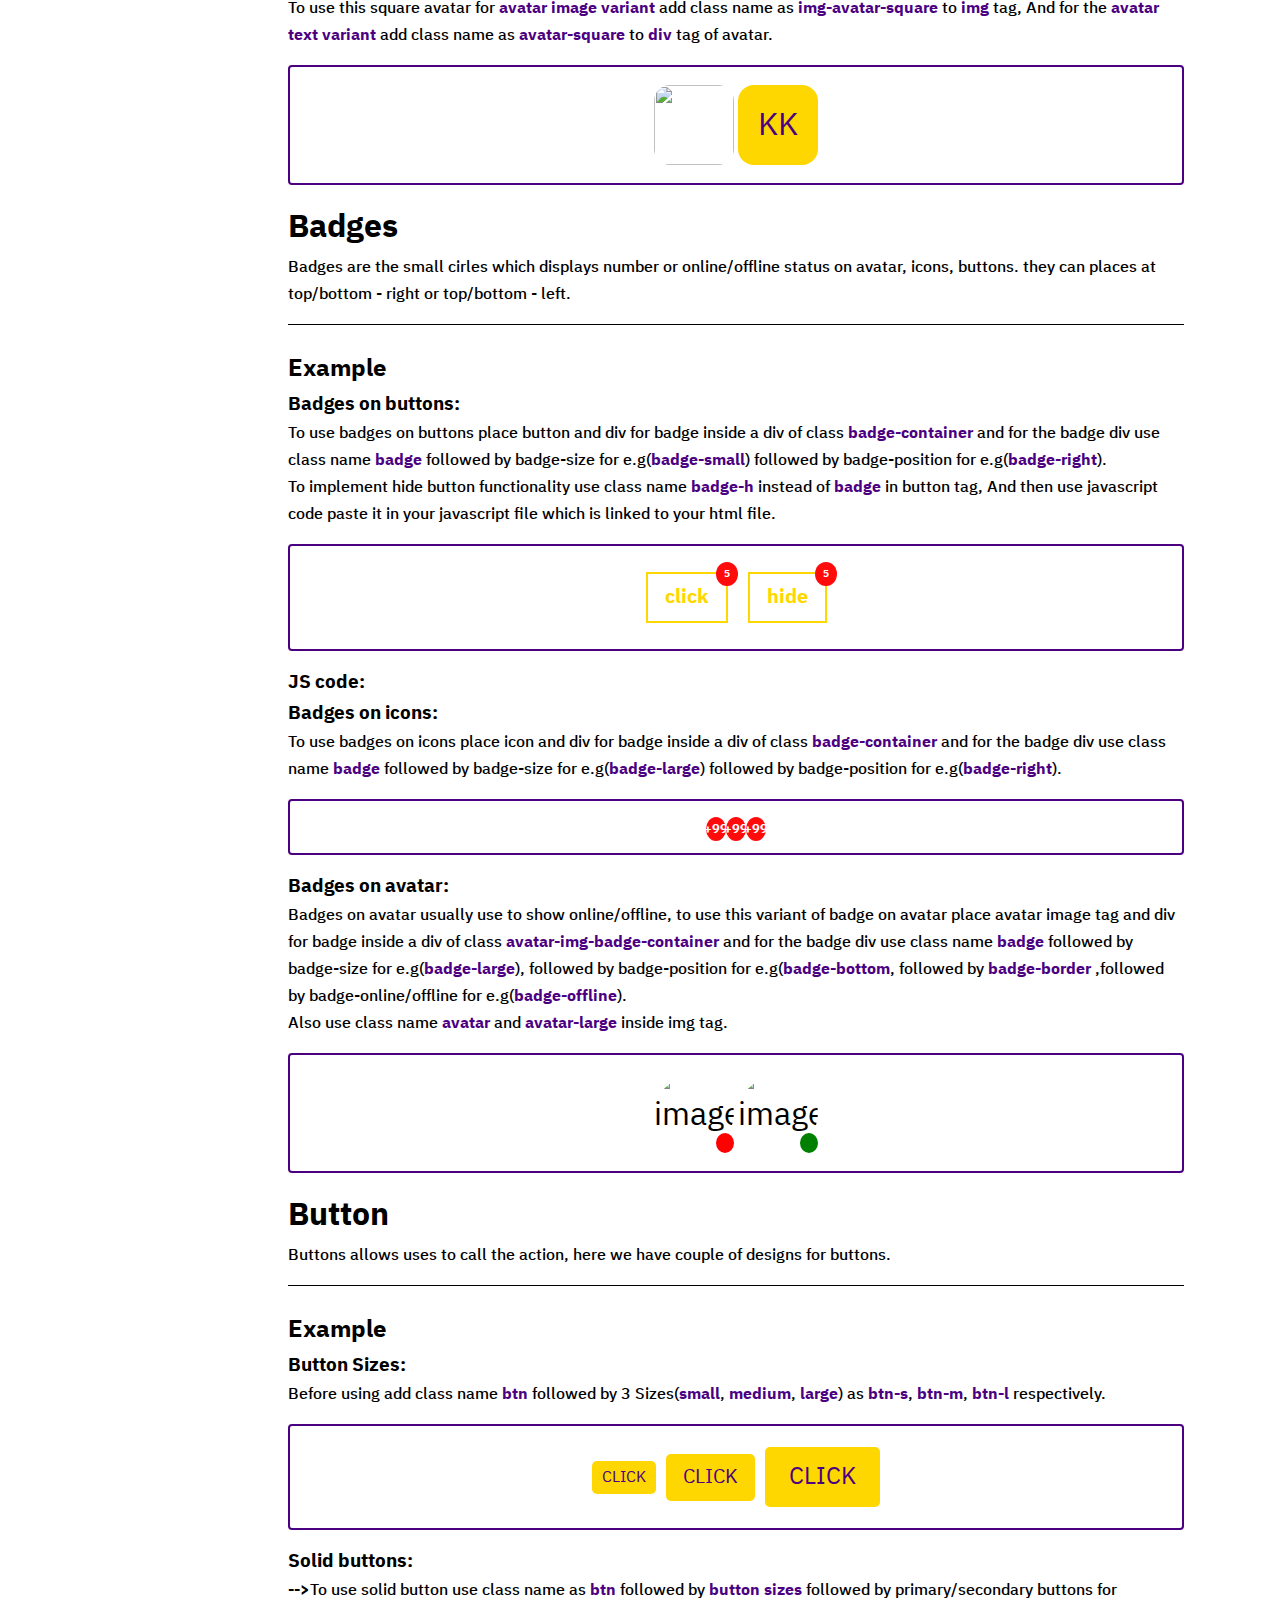
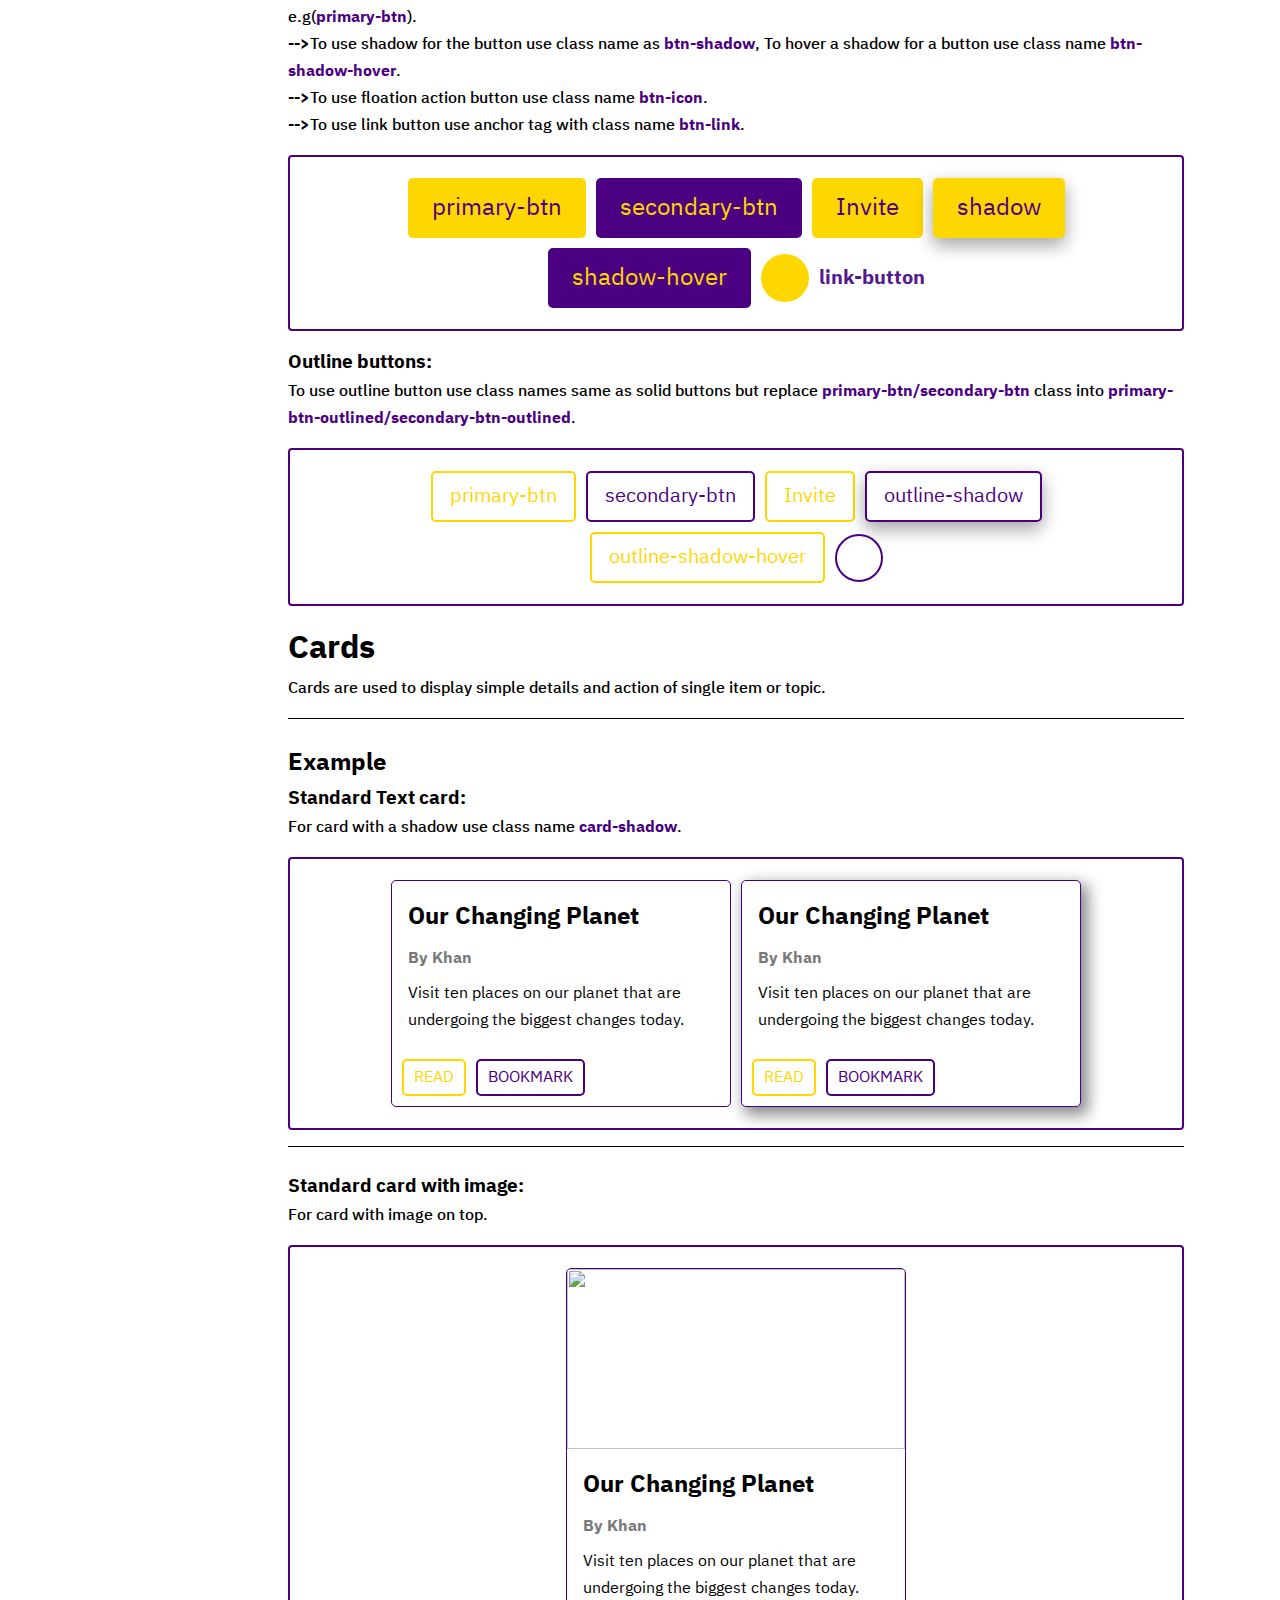
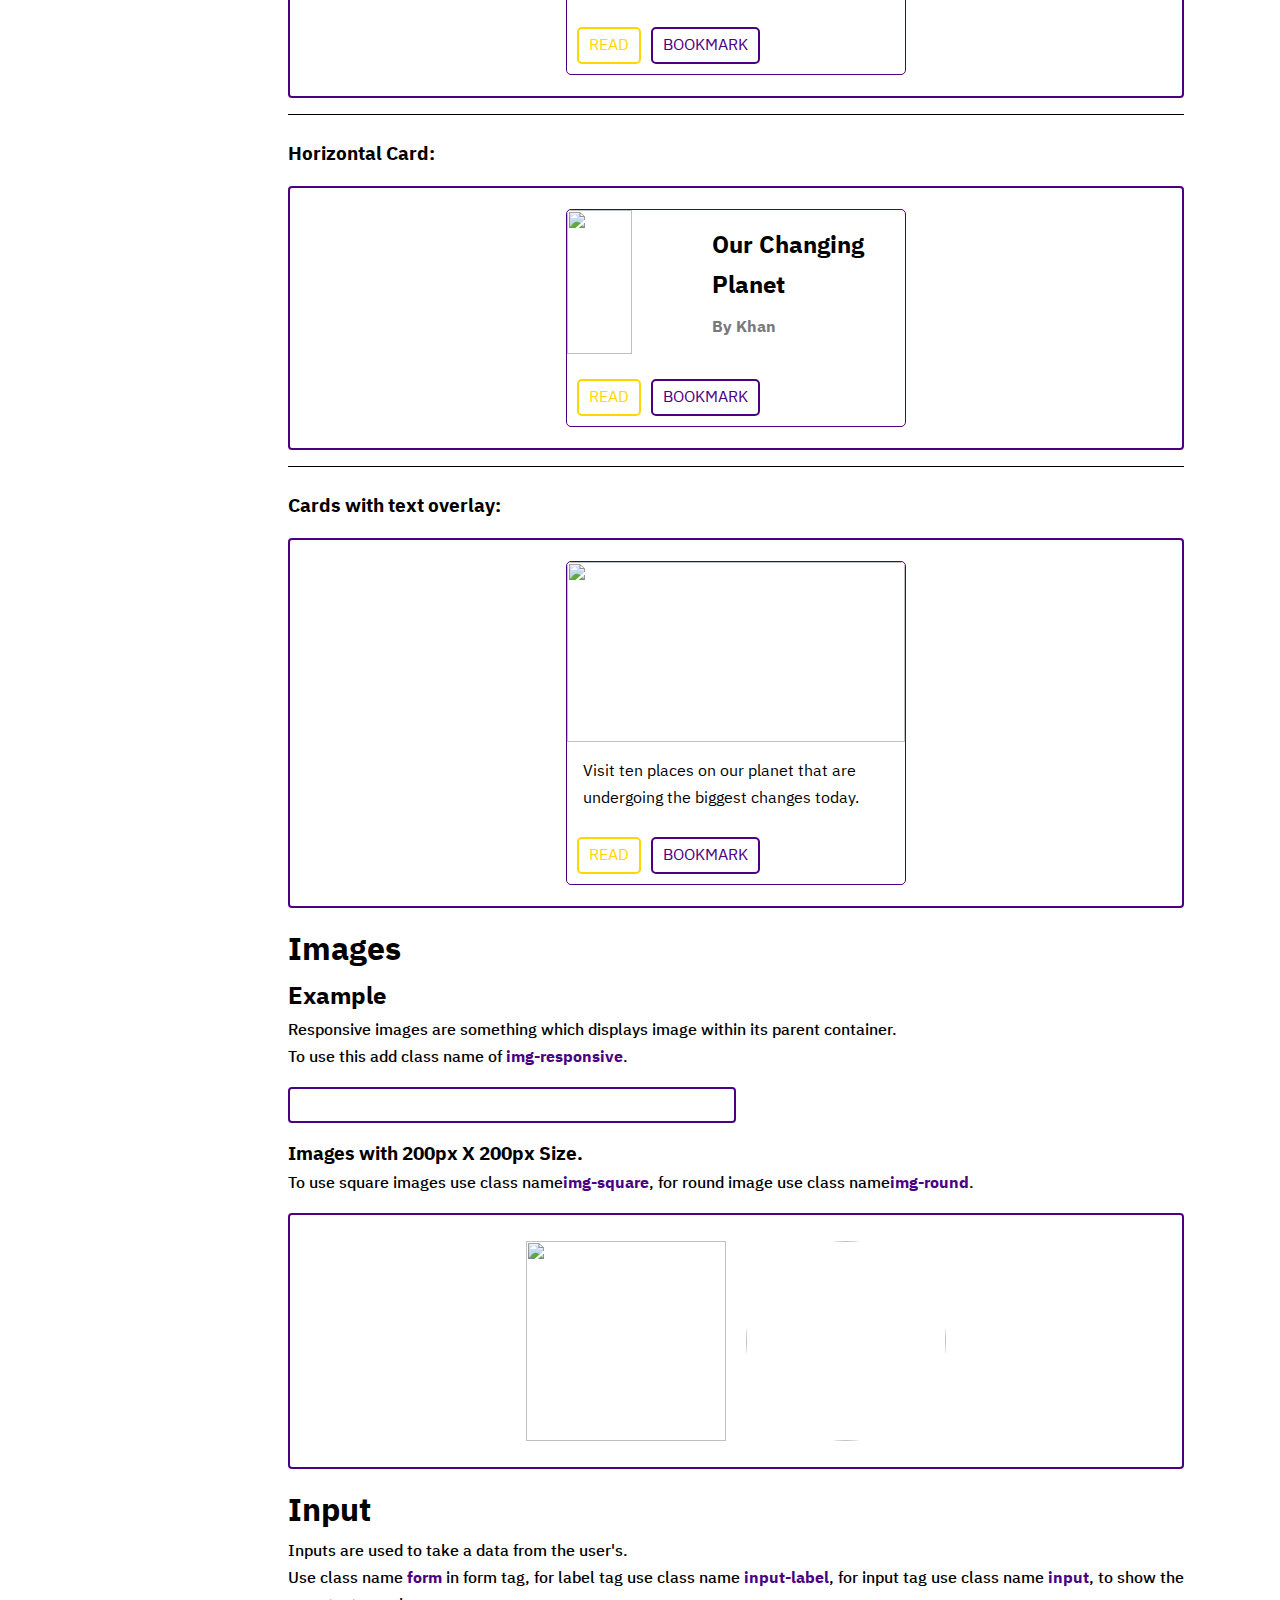
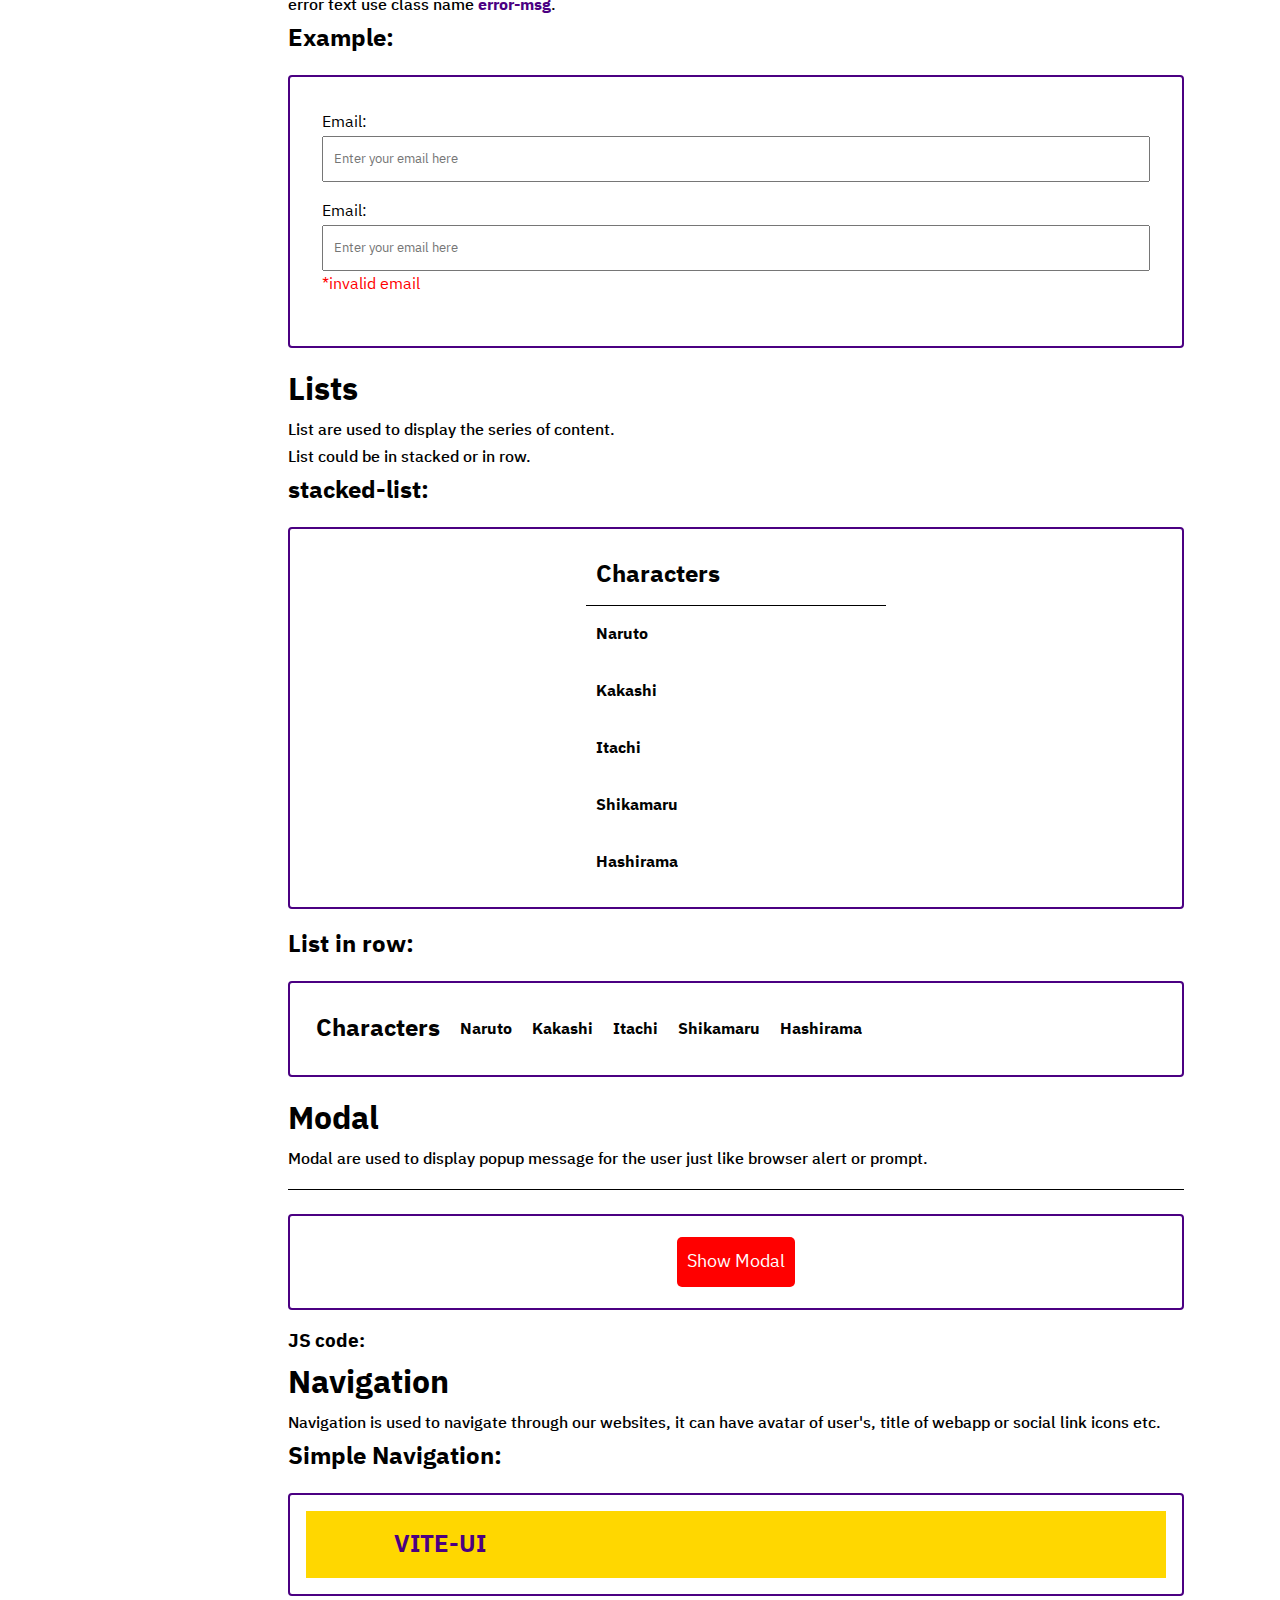
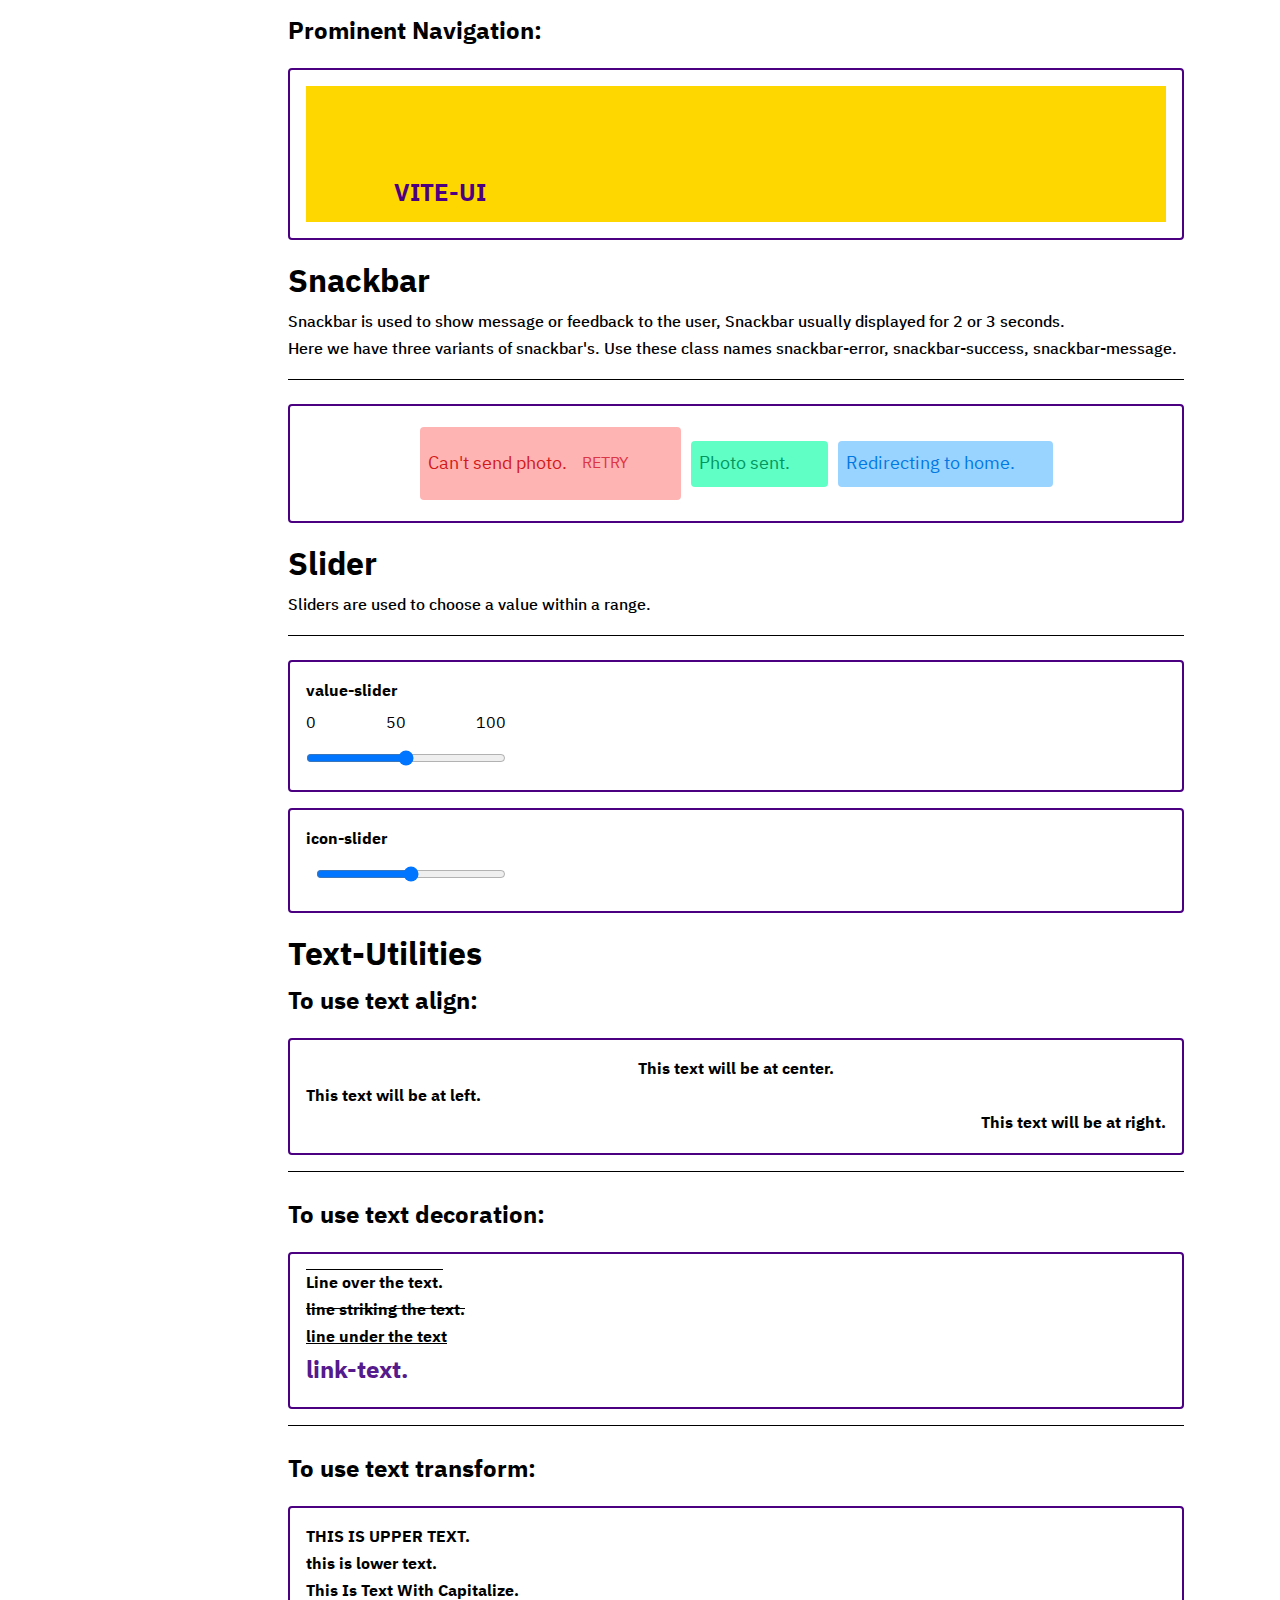
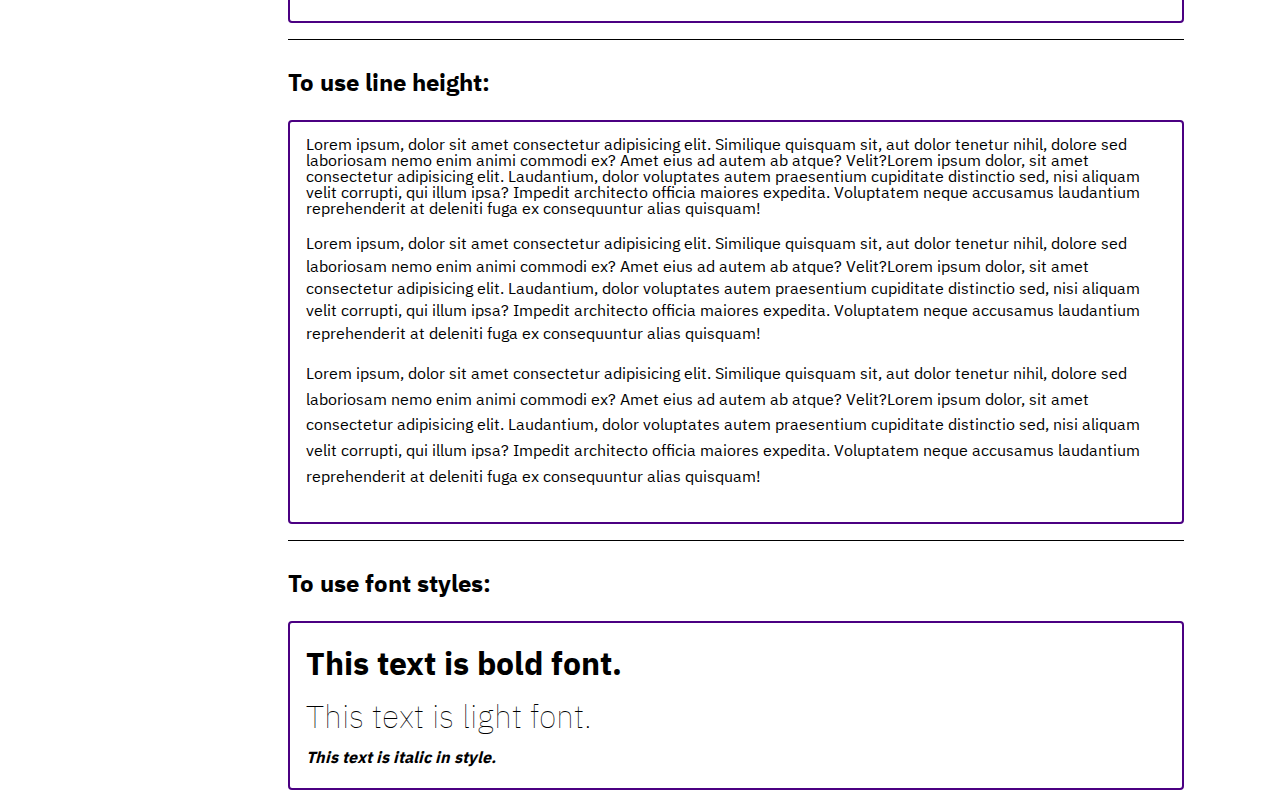
==== commit 3d322ec7: "added desc for list" ====
--- a/components/docs.html
+++ b/components/docs.html
@@ -644,7 +644,8 @@
     </div>
     <div id="lists">
       <h1>Lists</h1>
-      <p class="doc-para"></p>
+      <p class="doc-para">List are used to display the series of content.</p>
+      <p class="doc-para">List could be in stacked or in row.</p>
       <h2>stacked-list:</h2>
       <div class="container-row component-container">
         <ul class="list list-stack">
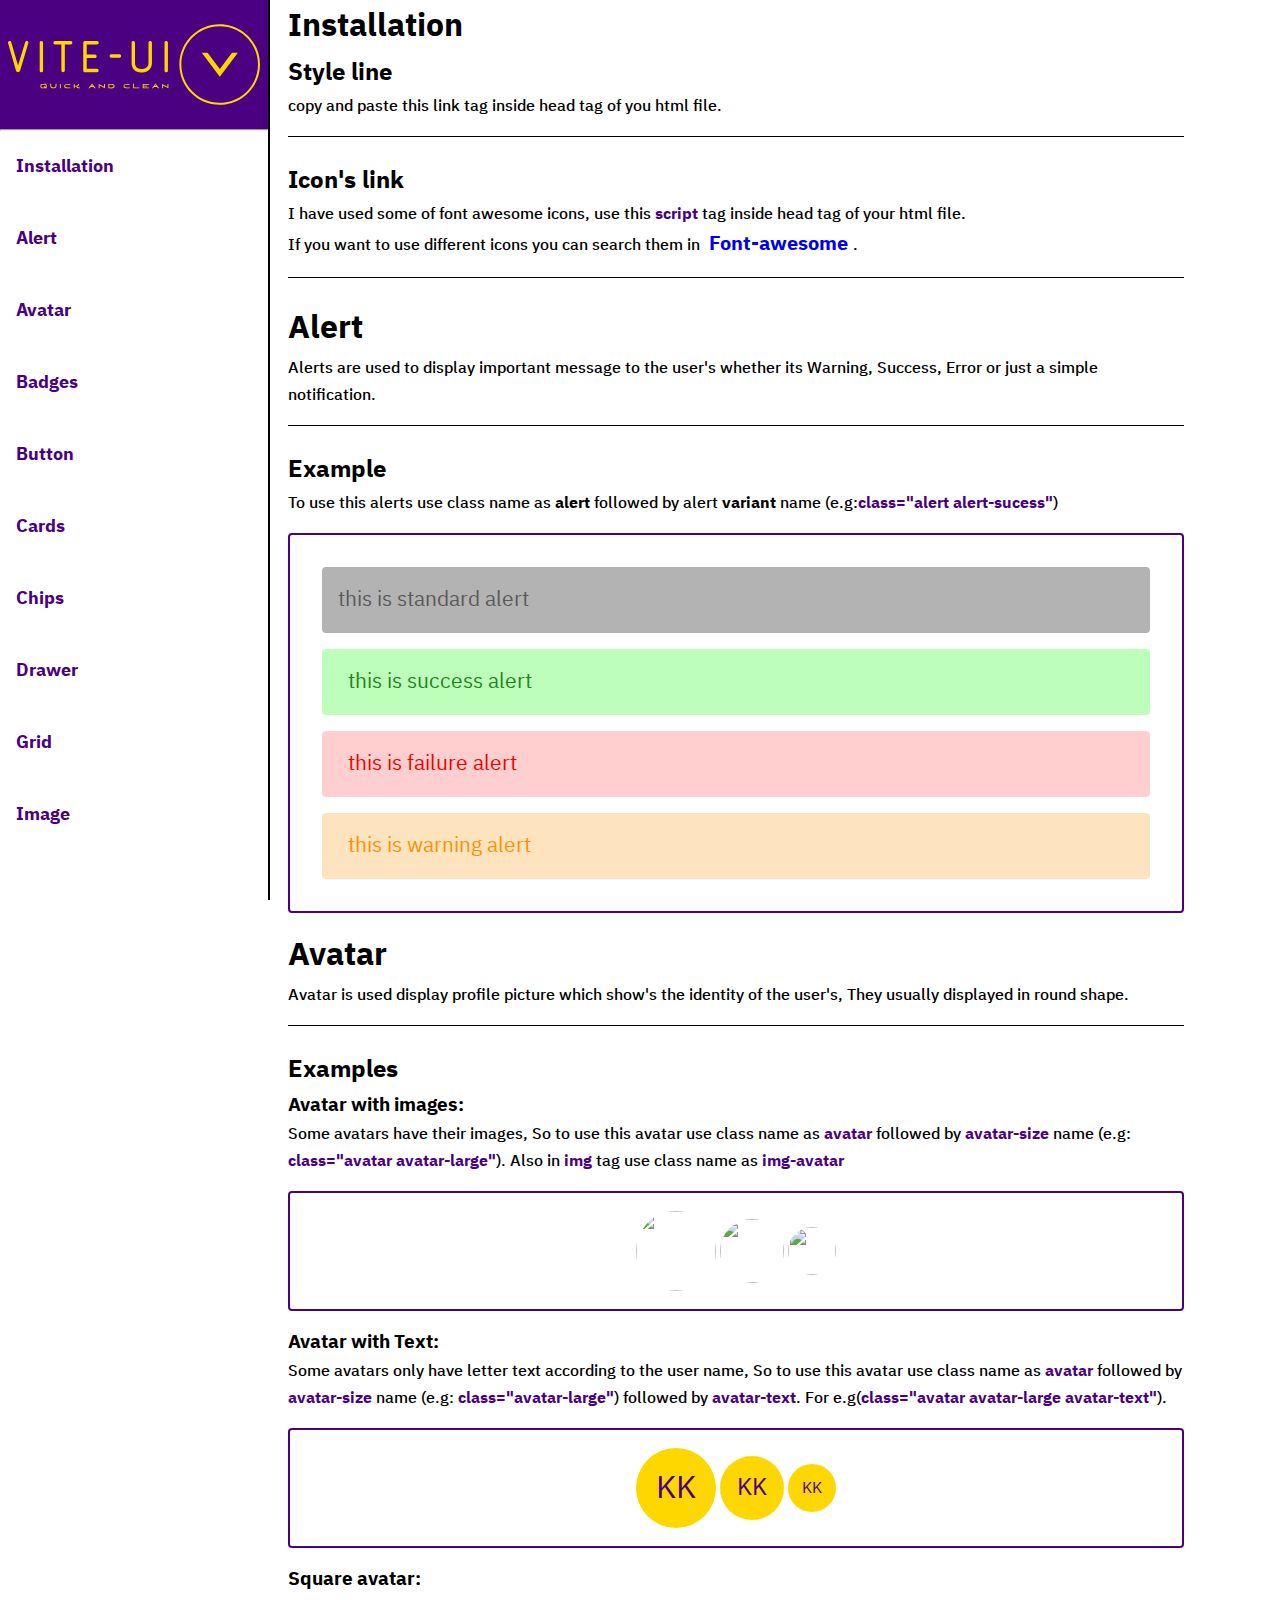
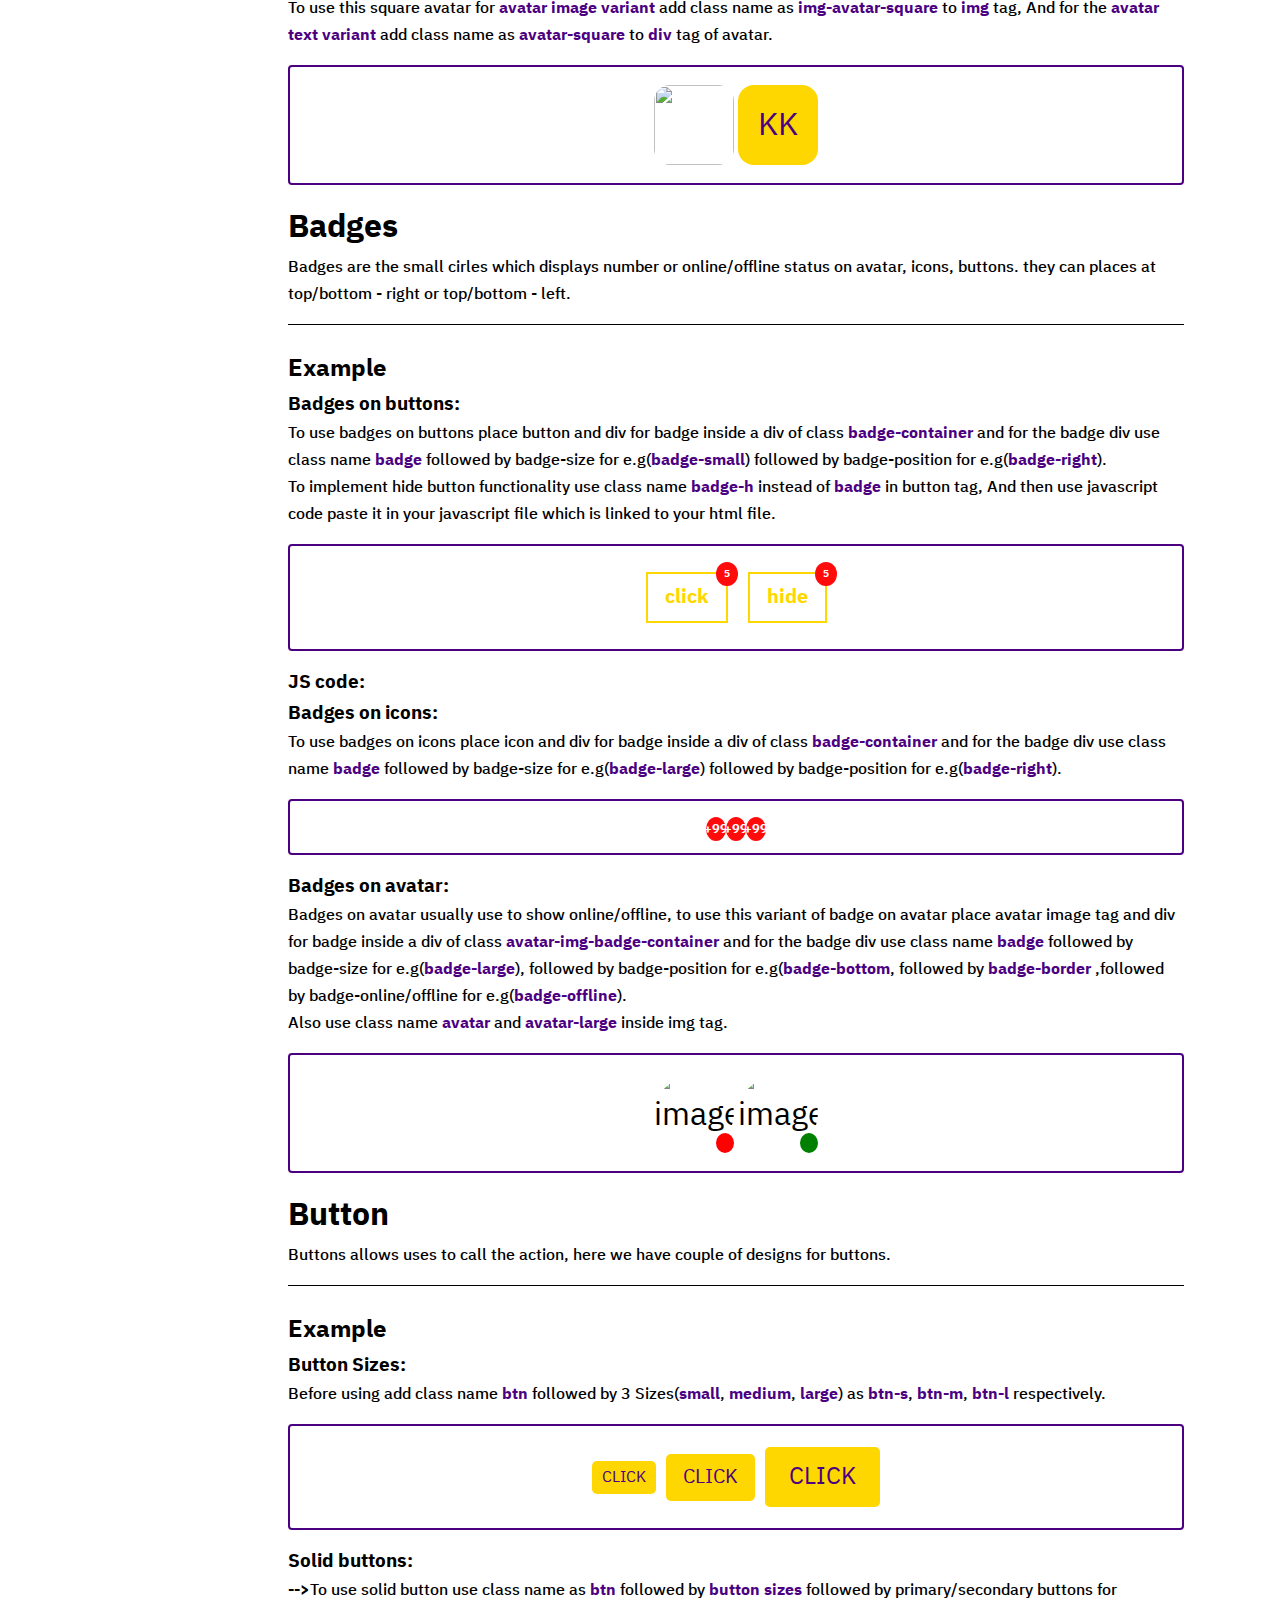
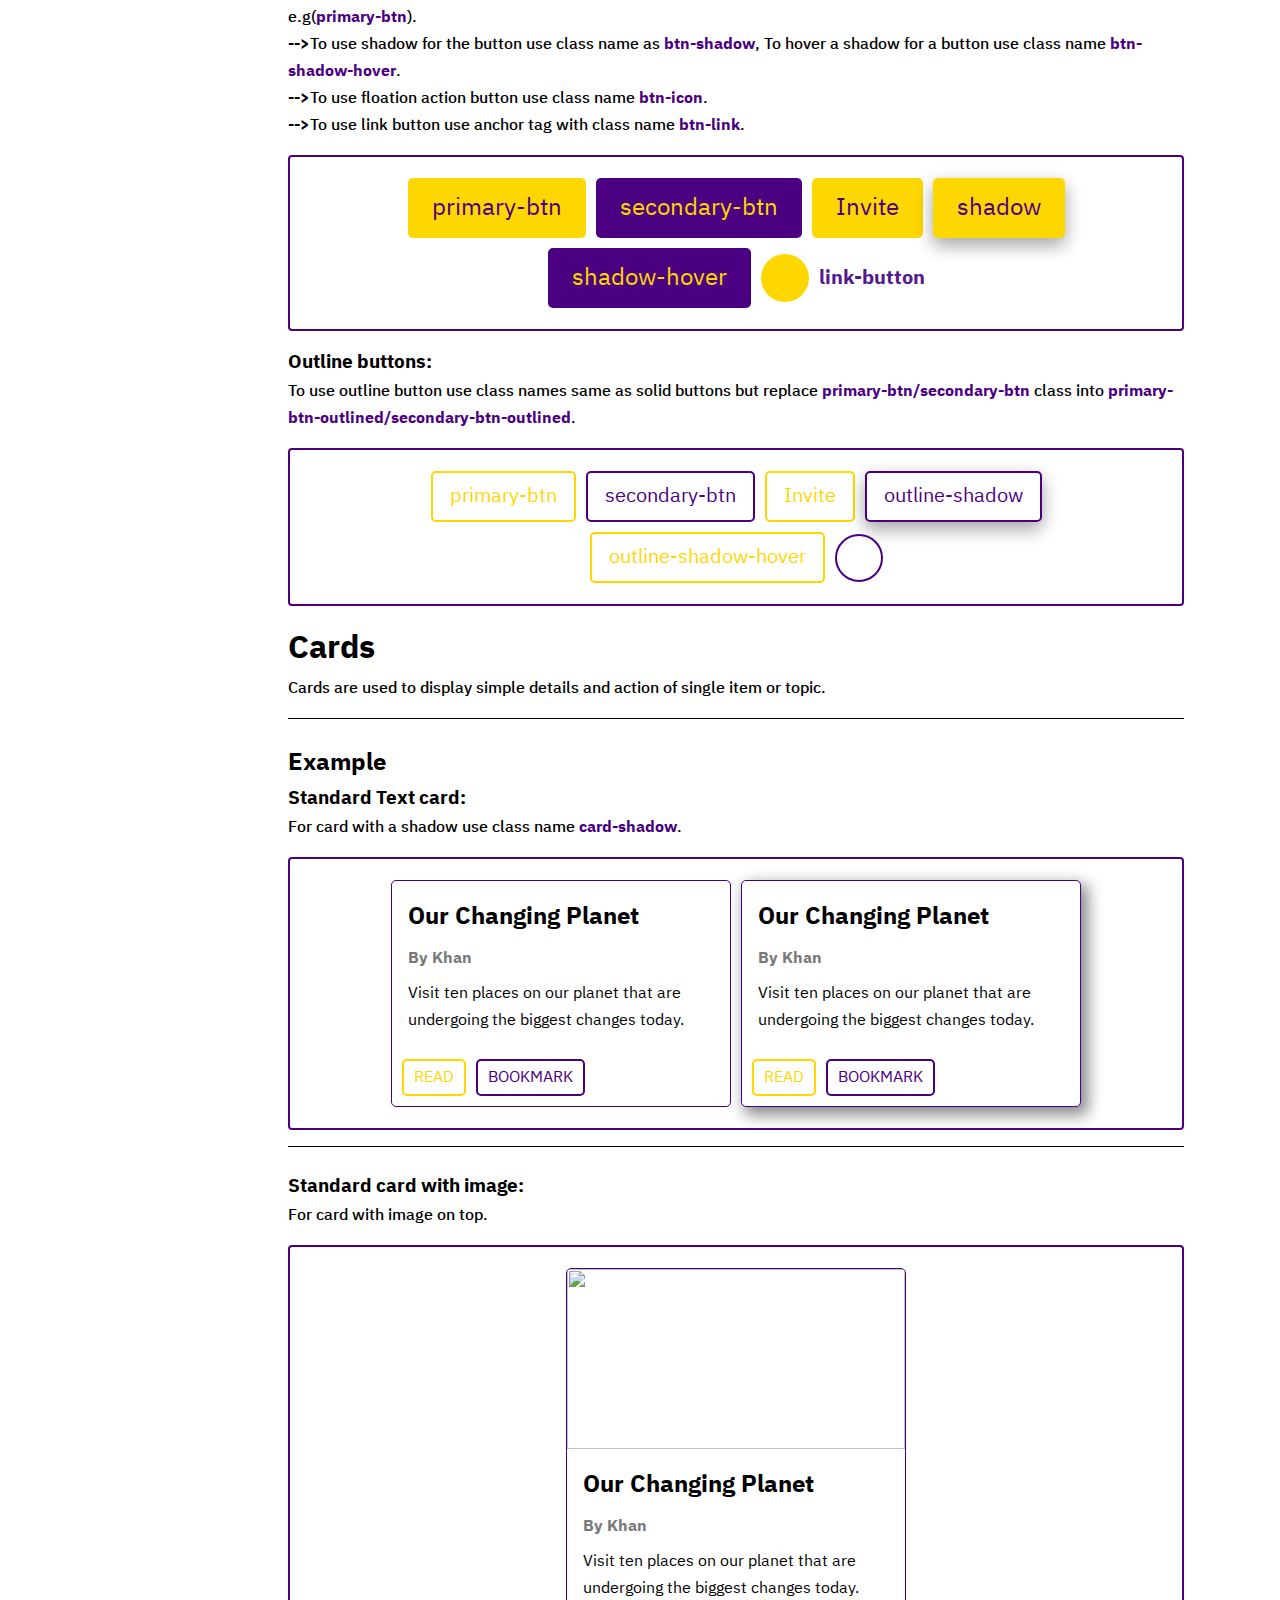
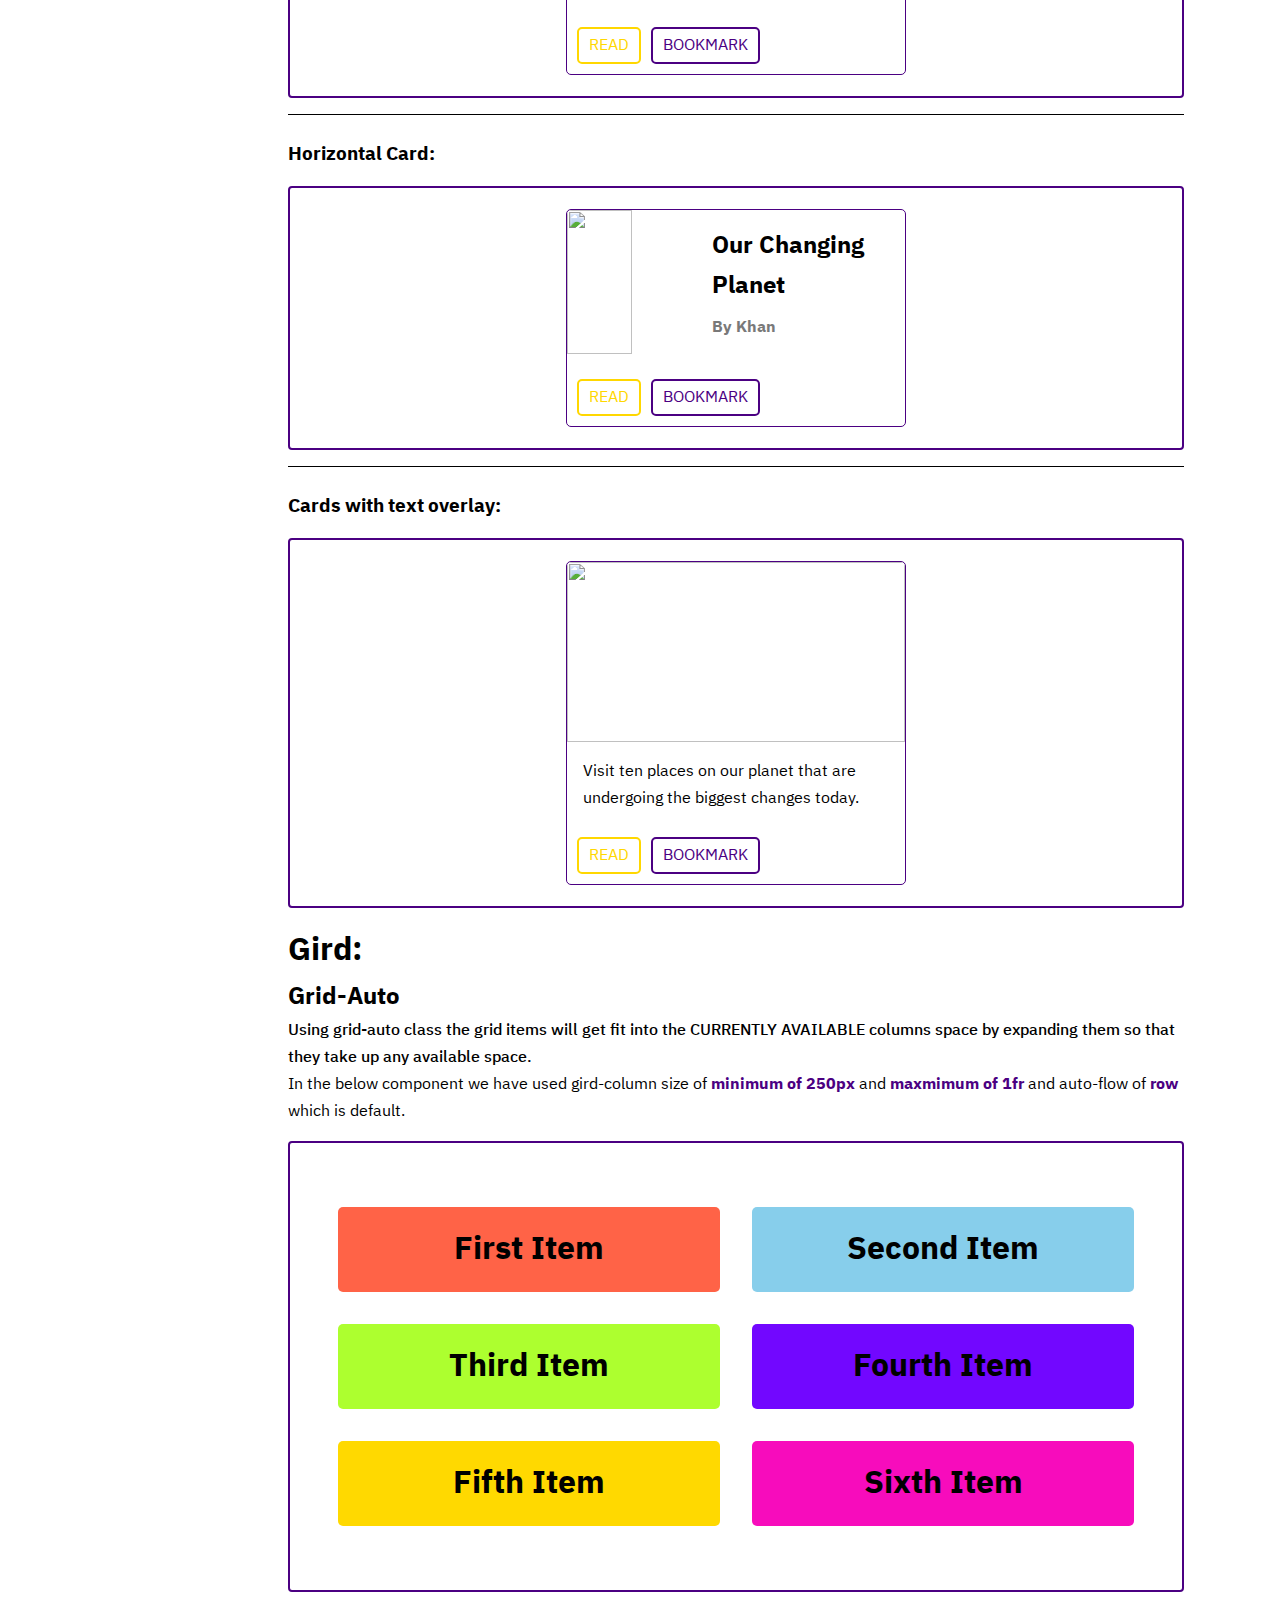
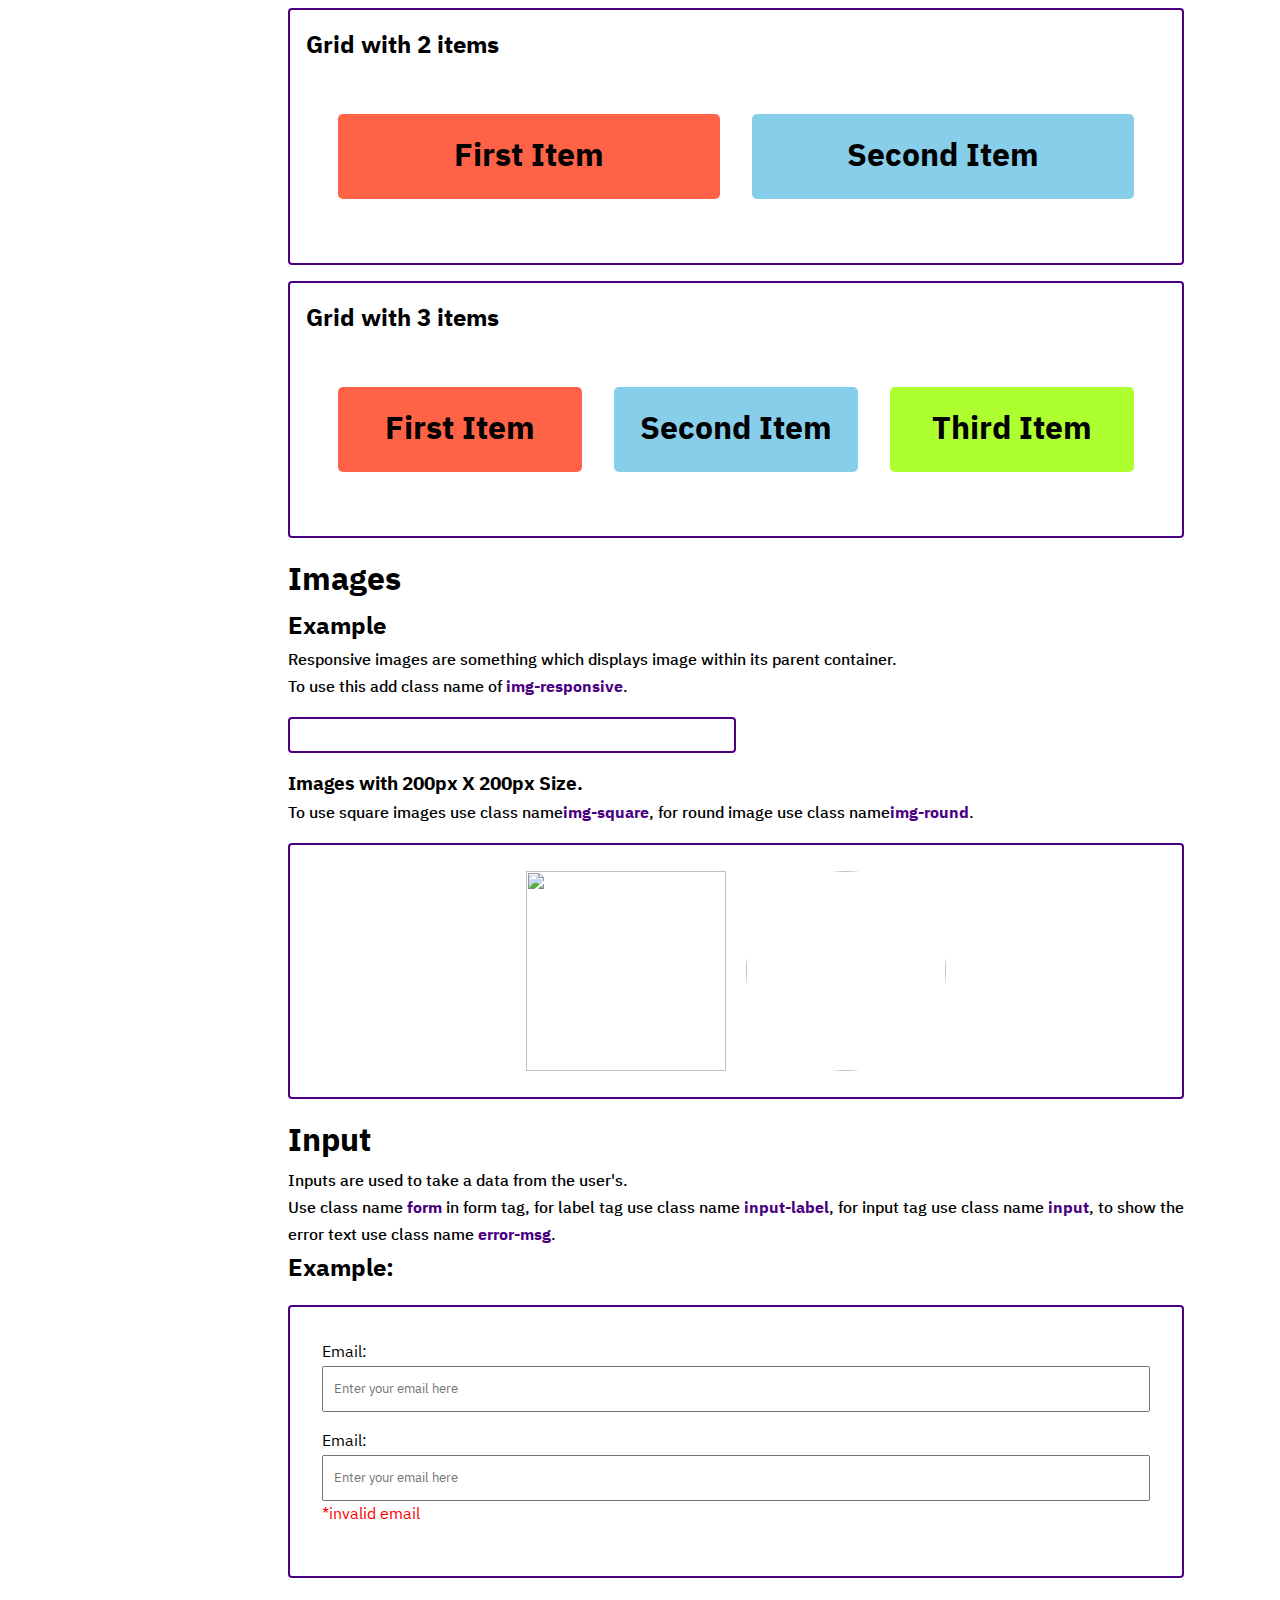
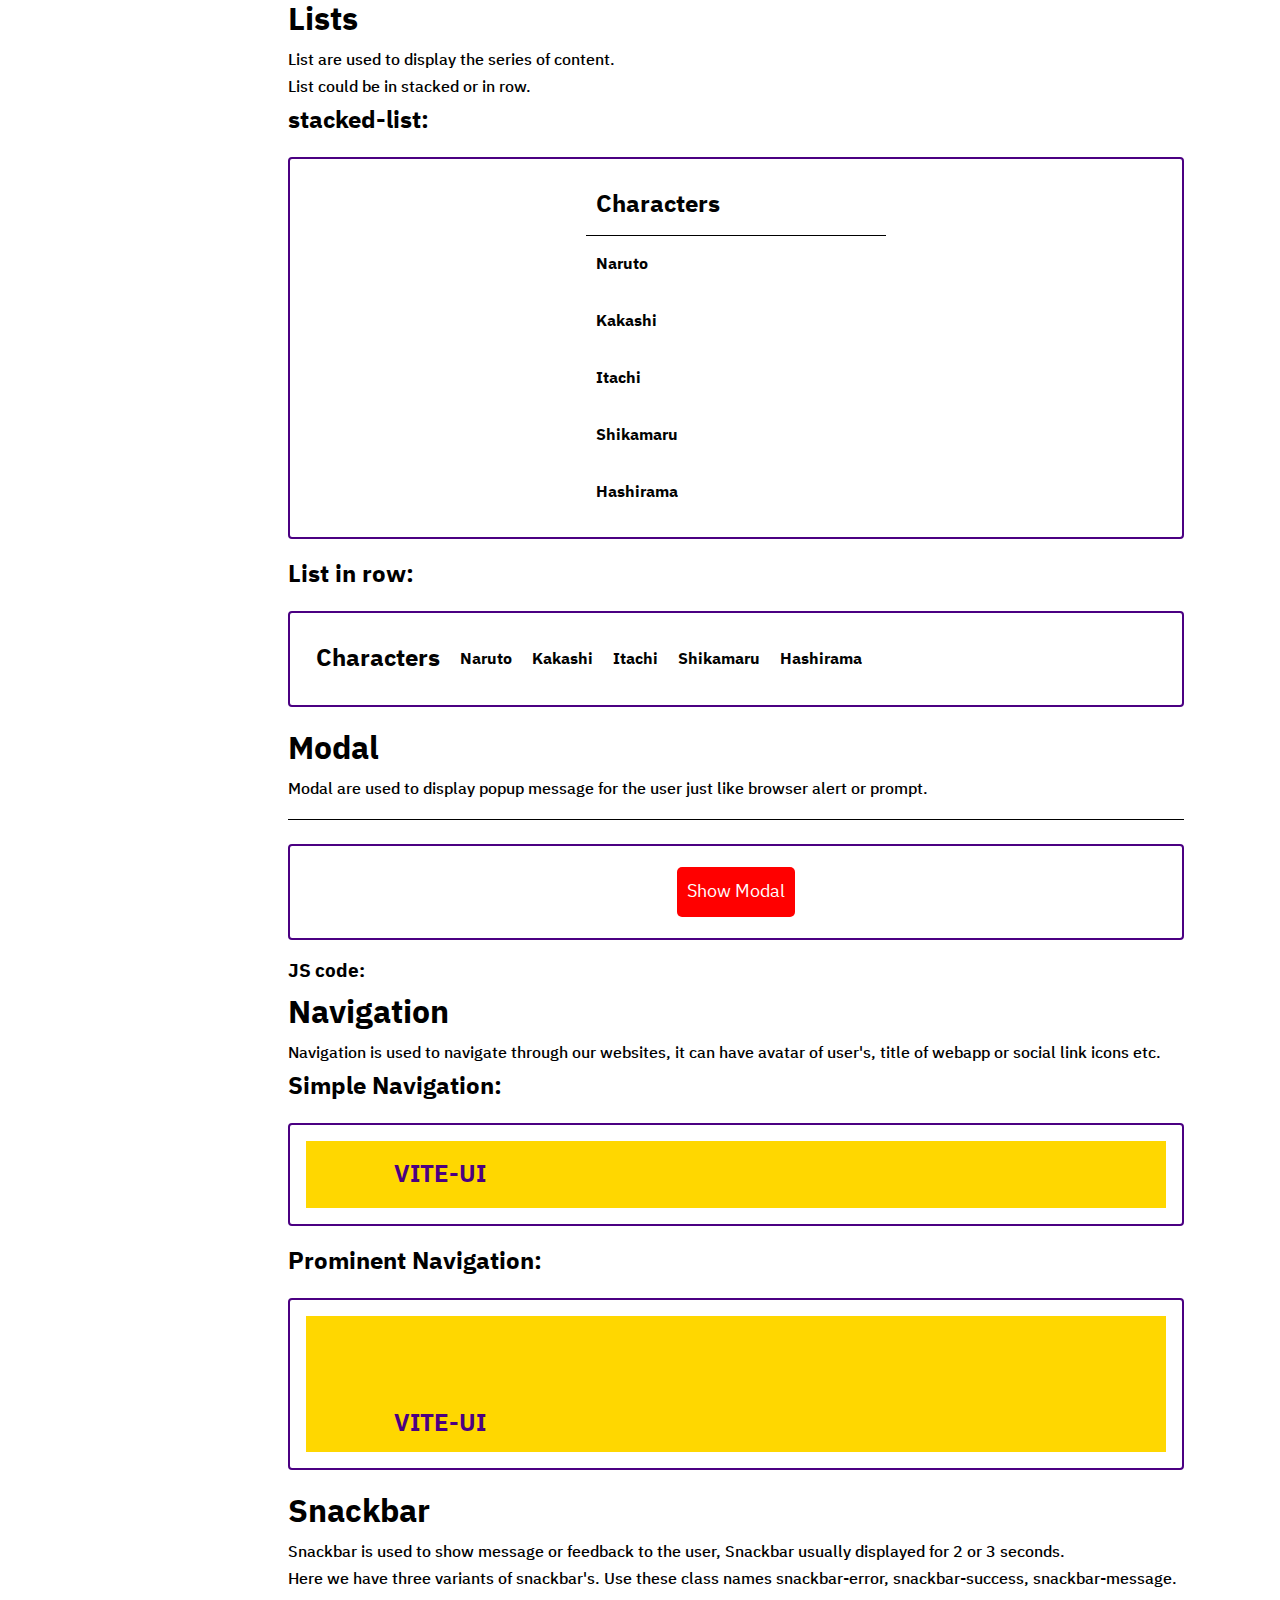
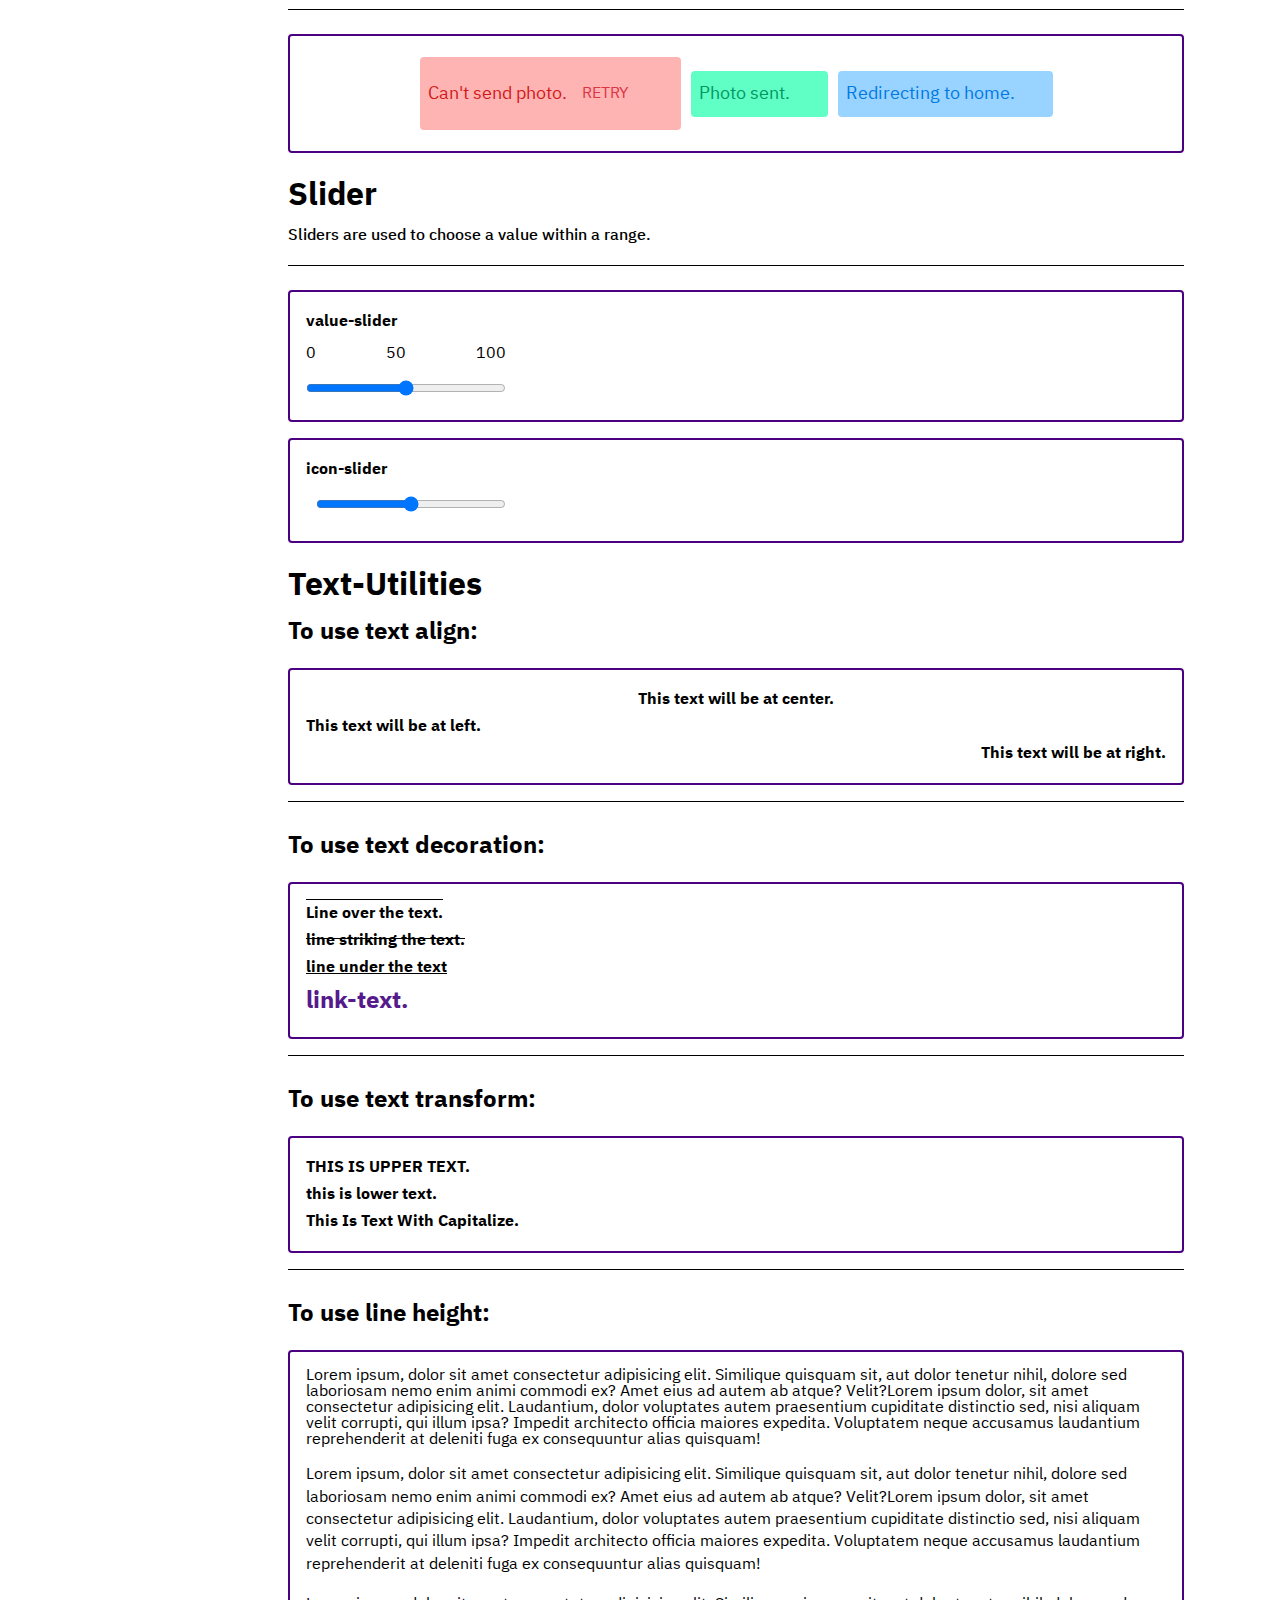
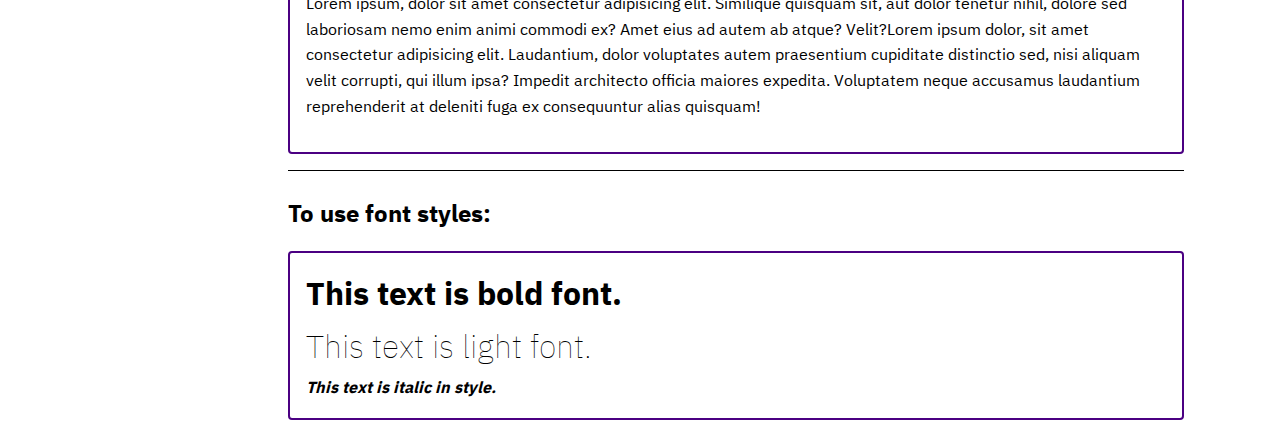
==== commit 45f45d45: "completed grid component" ====
--- a/components/docs.html
+++ b/components/docs.html
@@ -59,6 +59,7 @@
       <a class="nav-items" href="#card"> Cards </a>
       <a class="nav-items" href="#"> Chips </a>
       <a class="nav-items" href="#"> Drawer </a>
+      <a class="nav-items" href="#grid"> Grid </a>
       <a class="nav-items" href="#image"> Image </a>
       <a class="nav-items" href="#input"> Input </a>
       <a class="nav-items" href="#lists"> List </a>
@@ -585,6 +586,40 @@
       <script
         src="https://emgithub.com/embed.js?target=https%3A%2F%2Fgithub.com%2Fmohammadkhizerkhan%2Fvite-ui%2Fblob%2Frefactor%2Fcomponents%2Fdocs.html%23L499-533&style=github-gist&showBorder=on&showCopy=on&fetchFromJsDelivr=on">
       </script>
+    </div>
+    <div id="grid">
+      <h1>Gird:</h1>
+      <h2>Grid-Auto</h2>
+      <p class="doc-para">Using grid-auto class the grid items will get fit into the CURRENTLY AVAILABLE columns space by expanding them so that they take up any available space.</p>
+      <p>In the below component we have used gird-column size of <span class="txt-high">minimum of 250px</span> and  <span class="txt-high">maxmimum of 1fr</span> and auto-flow of <span class="txt-high">row</span> which is default.</p>
+      <div class="component-container">
+        <div class="grid grid-auto">
+          <div class="grid-item grid-item-1">First item</div>
+          <div class="grid-item grid-item-2">Second item</div>
+          <div class="grid-item grid-item-3">third item</div>
+          <div class="grid-item grid-item-4">fourth item</div>
+          <div class="grid-item grid-item-5">fifth item</div>
+          <div class="grid-item grid-item-6">sixth item</div>
+        </div>
+      </div>
+      <script src="https://gist.github.com/mohammadkhizerkhan/24d66996de1a8f1cb572c941d87cdb0a.js"></script>
+      <div class="component-container">
+        <h2>Grid with 2 items</h2>
+        <div class="grid grid-2">
+          <div class="grid-item grid-item-1">First item</div>
+          <div class="grid-item grid-item-2">Second item</div>
+      </div>
+    </div>
+    <script src="https://gist.github.com/mohammadkhizerkhan/91ad710458e1c0c42611234684fdaf30.js"></script>
+      <div class="component-container">
+        <h2>Grid with 3 items</h2>
+        <div class="grid grid-3">
+          <div class="grid-item grid-item-1">First item</div>
+          <div class="grid-item grid-item-2">Second item</div>
+          <div class="grid-item grid-item-3">third item</div>
+      </div>
+      </div>
+      <script src="https://gist.github.com/mohammadkhizerkhan/eceeb5d9ac60405340455352ed969a39.js"></script>
     </div>
     <div id="image">
       <h1>Images</h1>
--- a/css/component.css
+++ b/css/component.css
@@ -5,6 +5,7 @@
 @import url(/css/component_css/badge.css);
 @import url(/css/component_css/button.css);
 @import url(/css/component_css/card.css);
+@import url(/css/component_css/grid.css);
 @import url(/css/component_css/image.css);
 @import url(/css/component_css/input.css);
 @import url(/css/component_css/list.css);
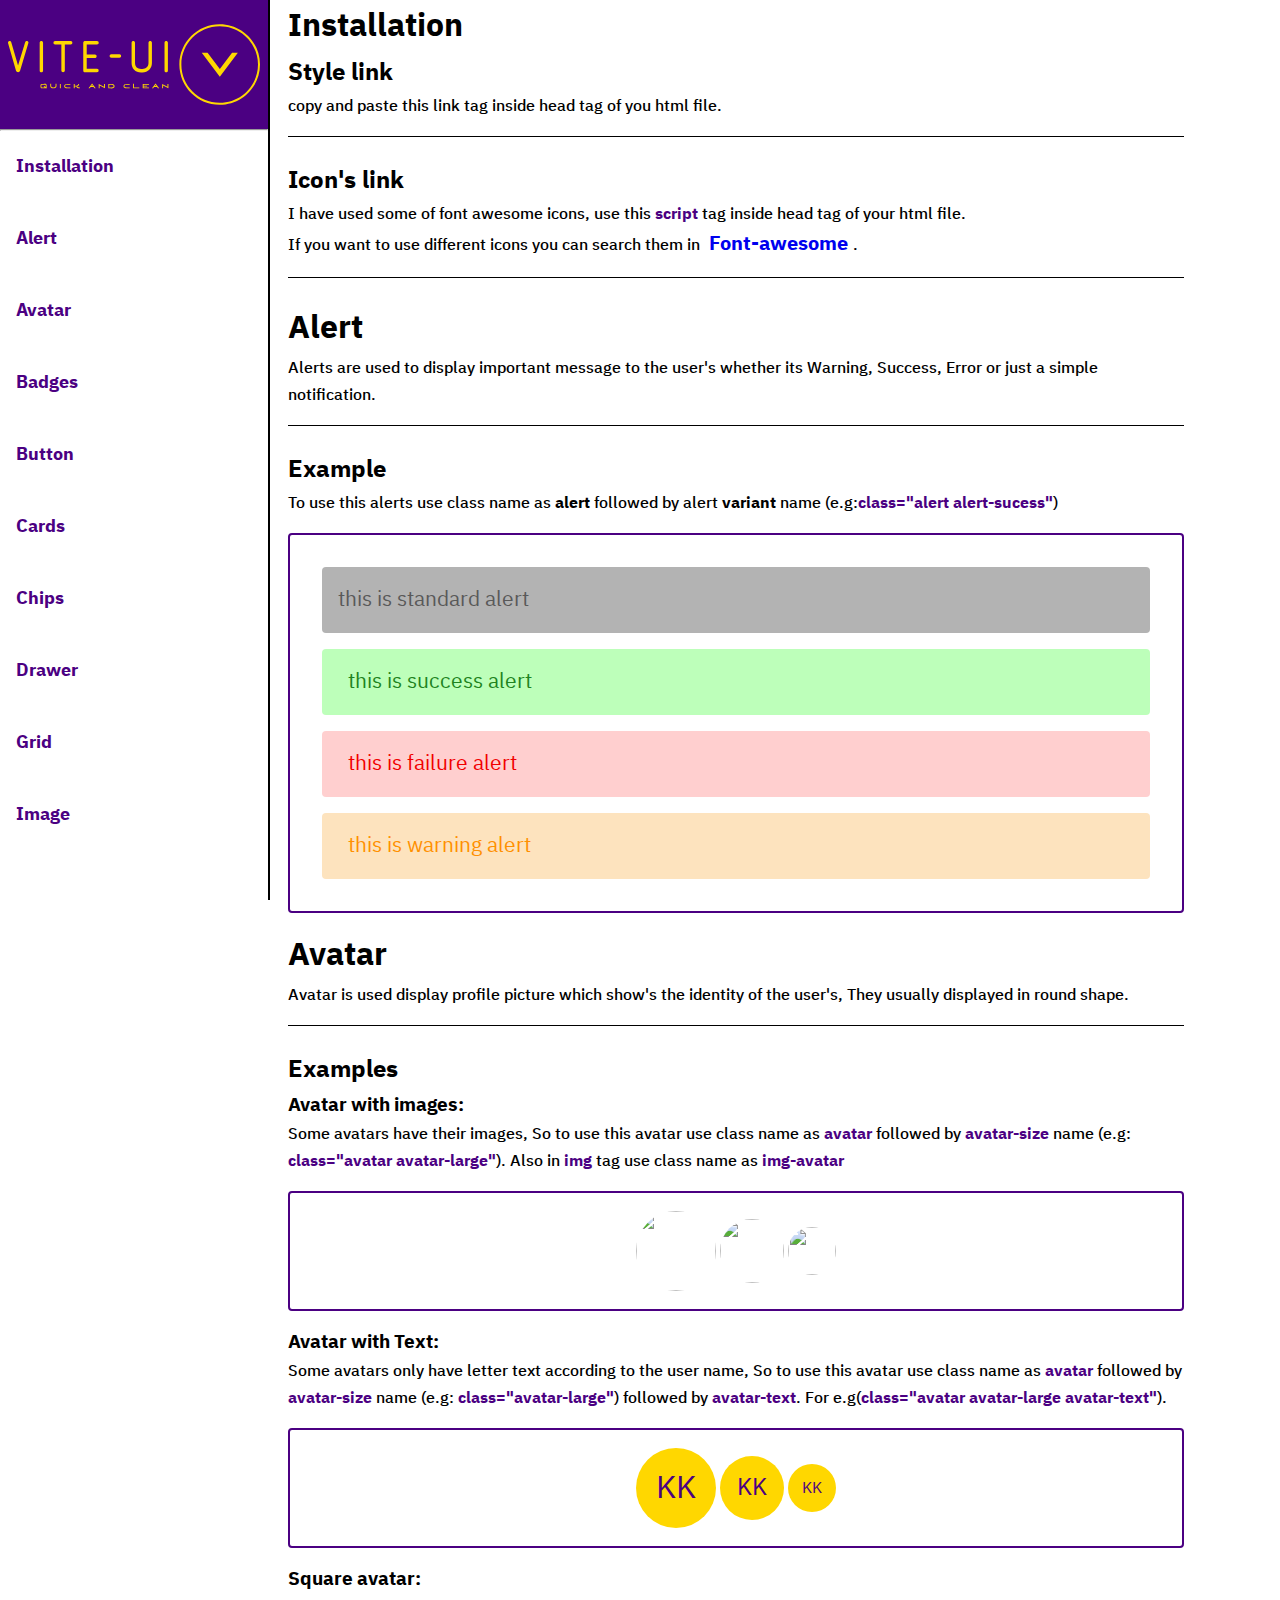
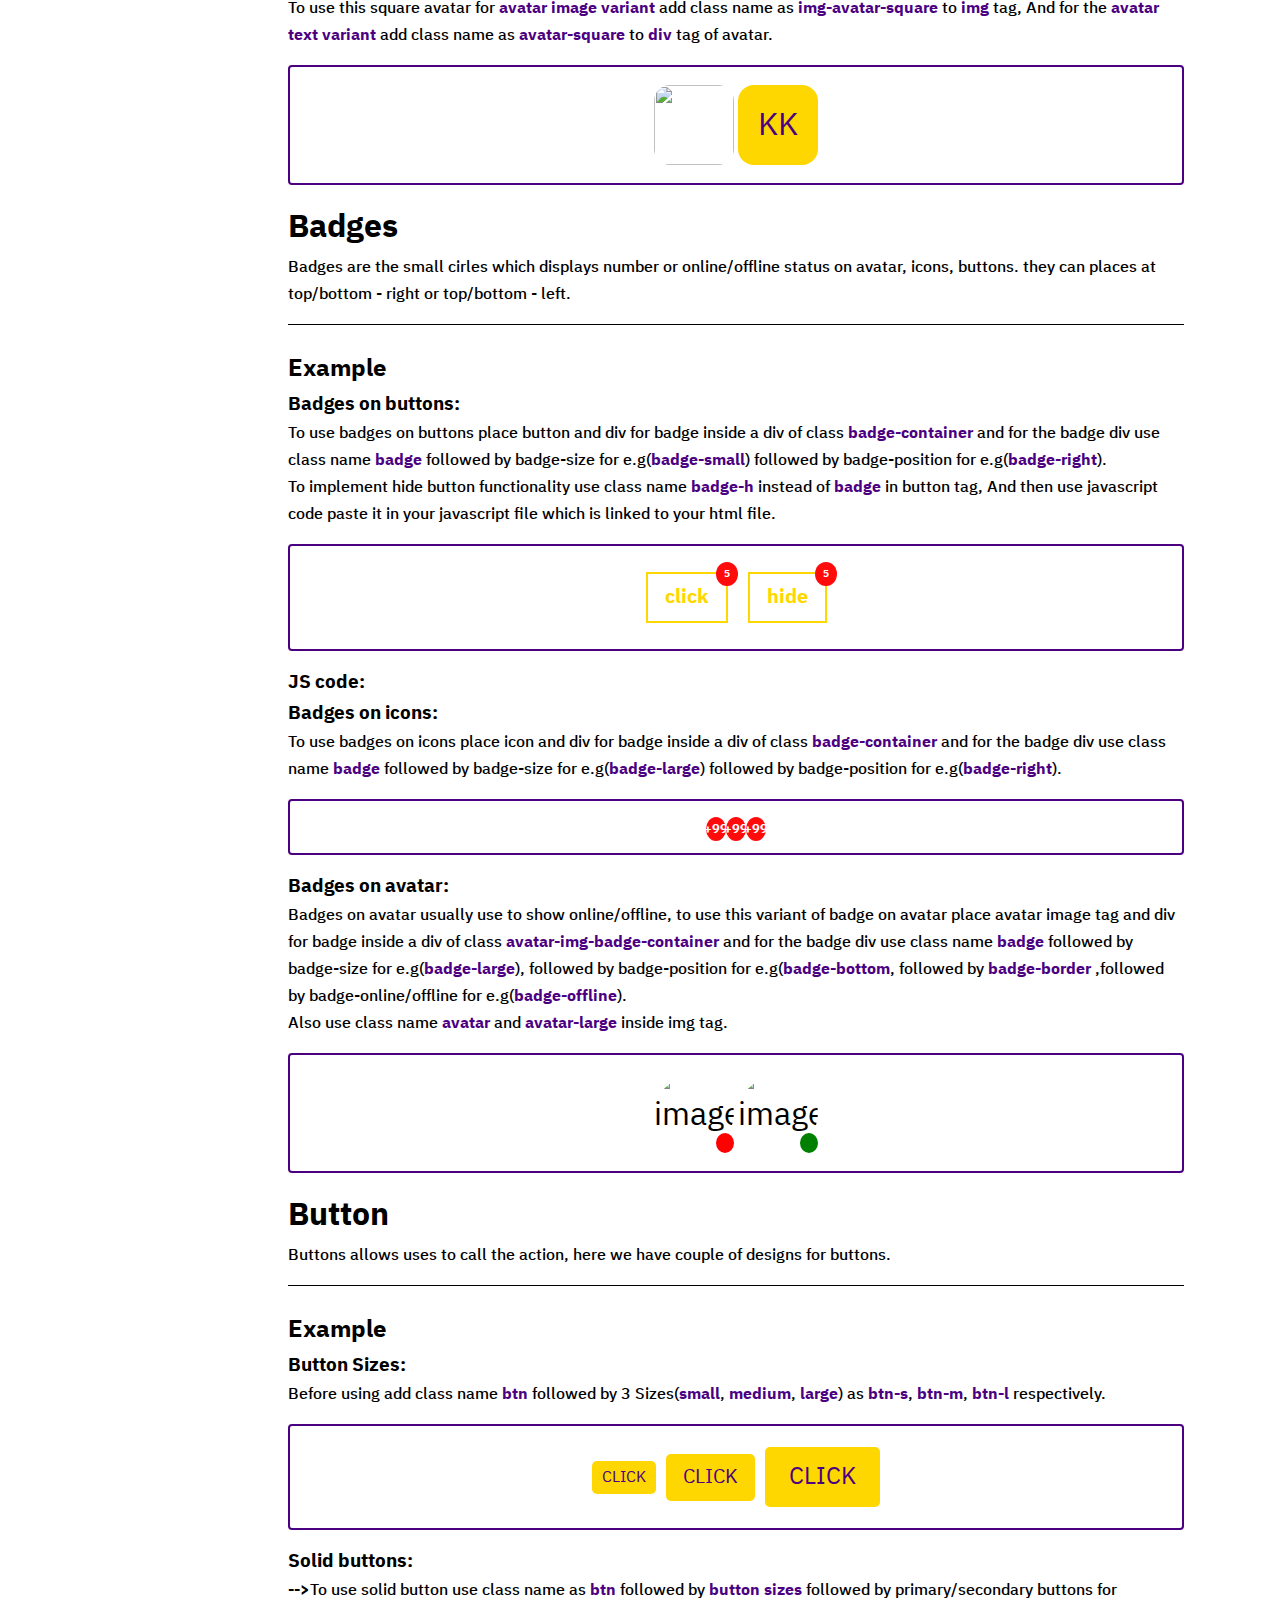
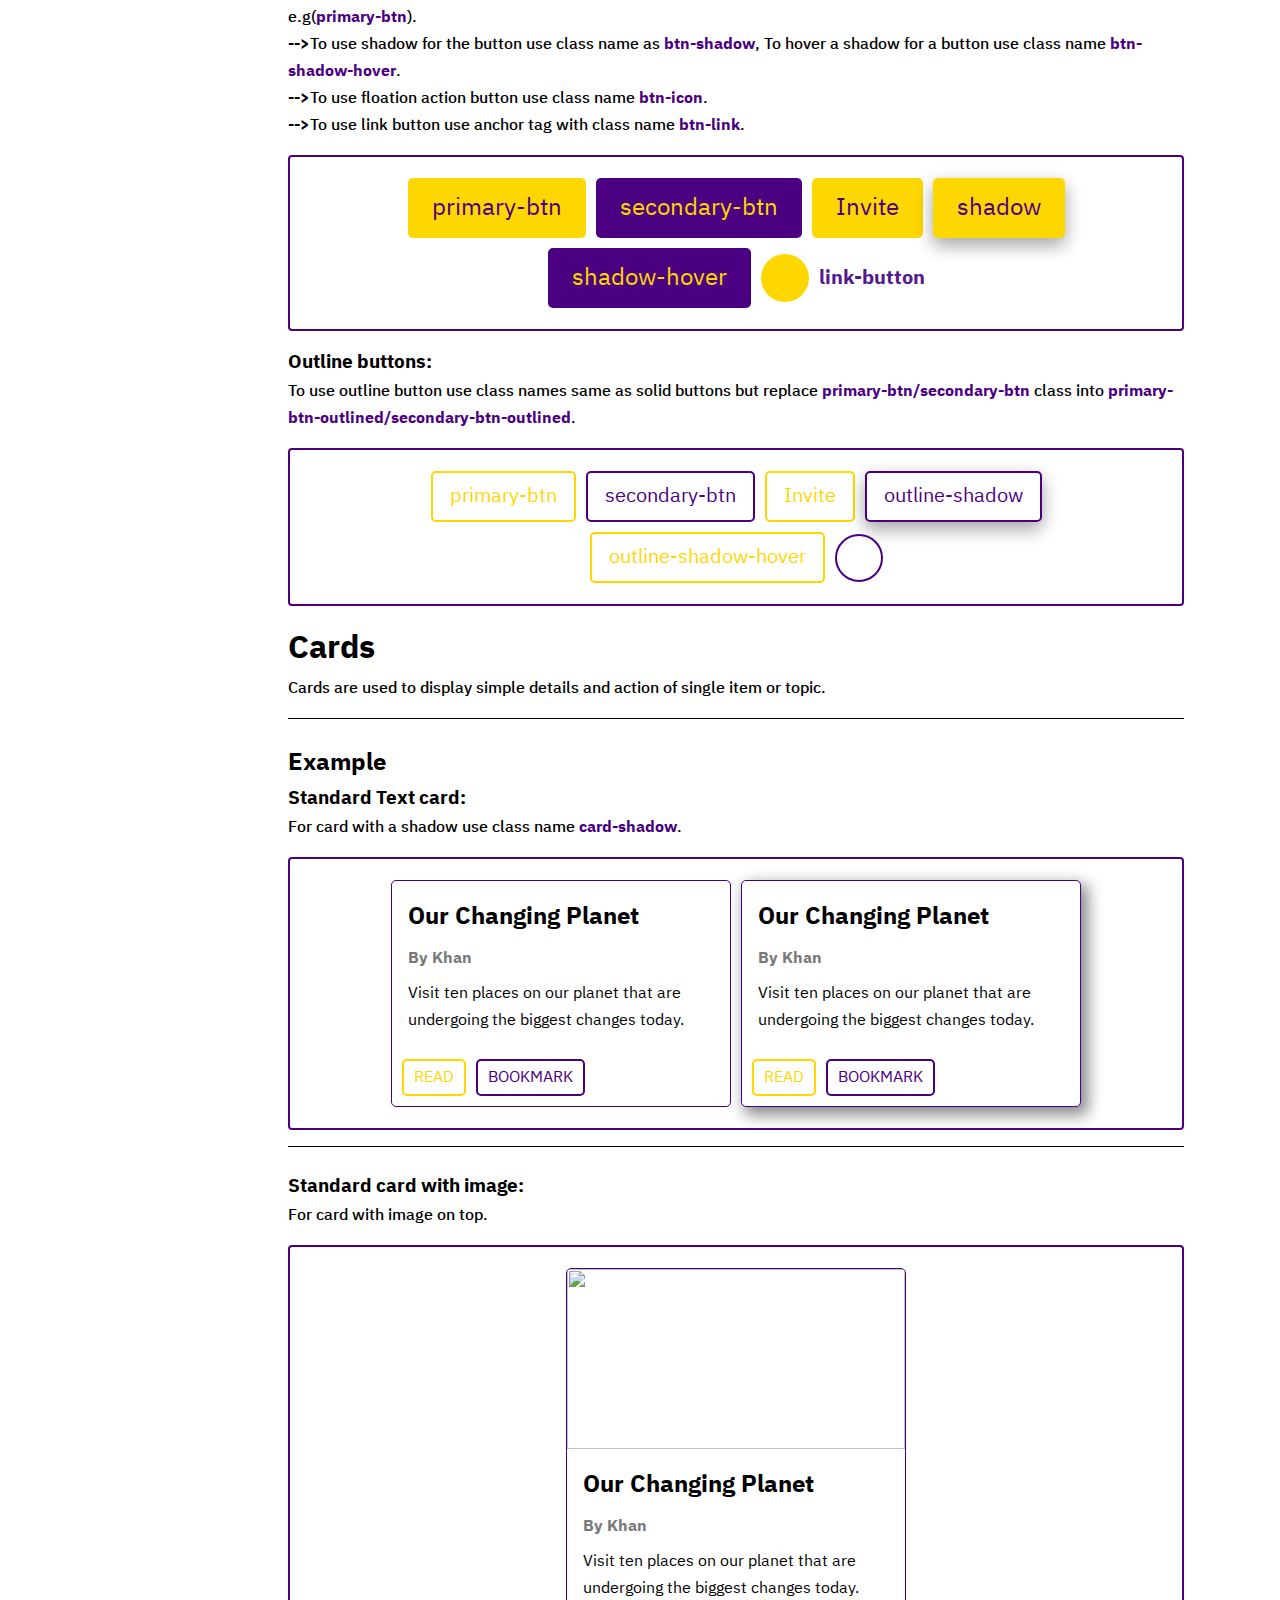
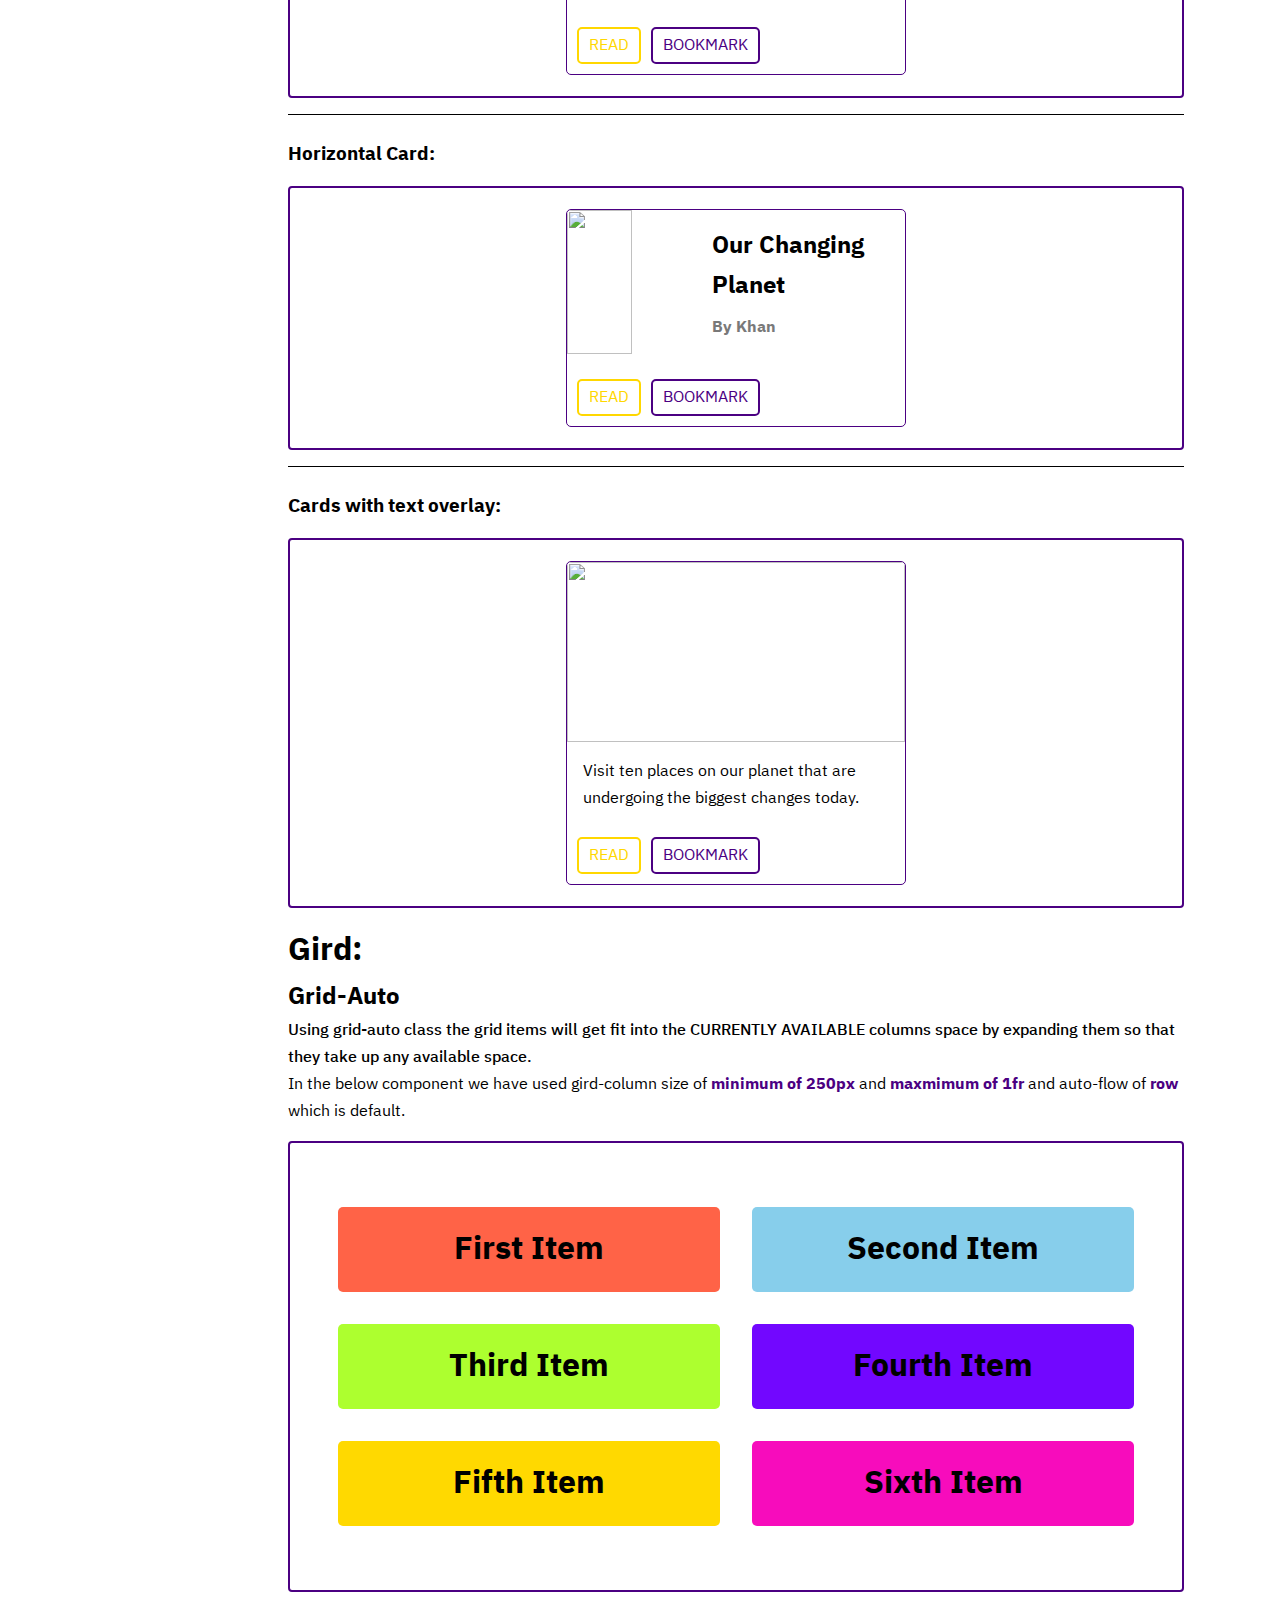
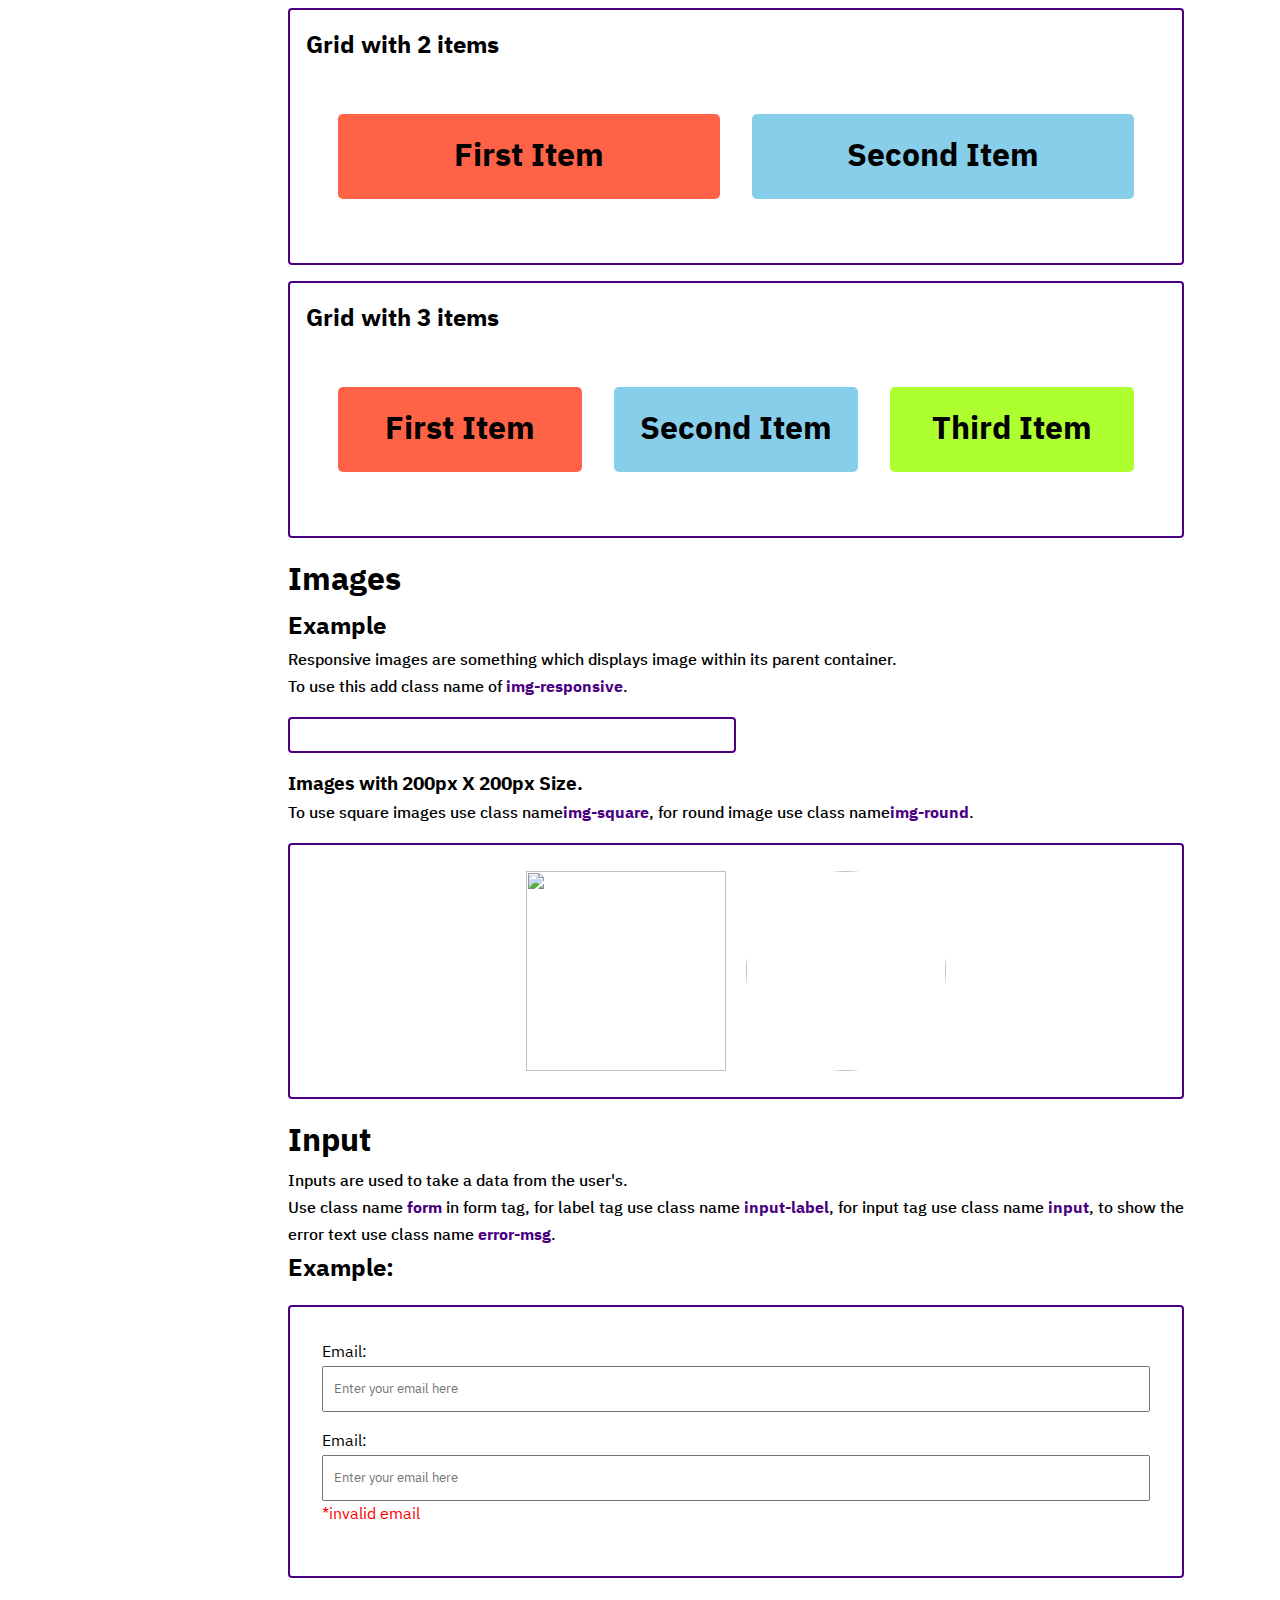
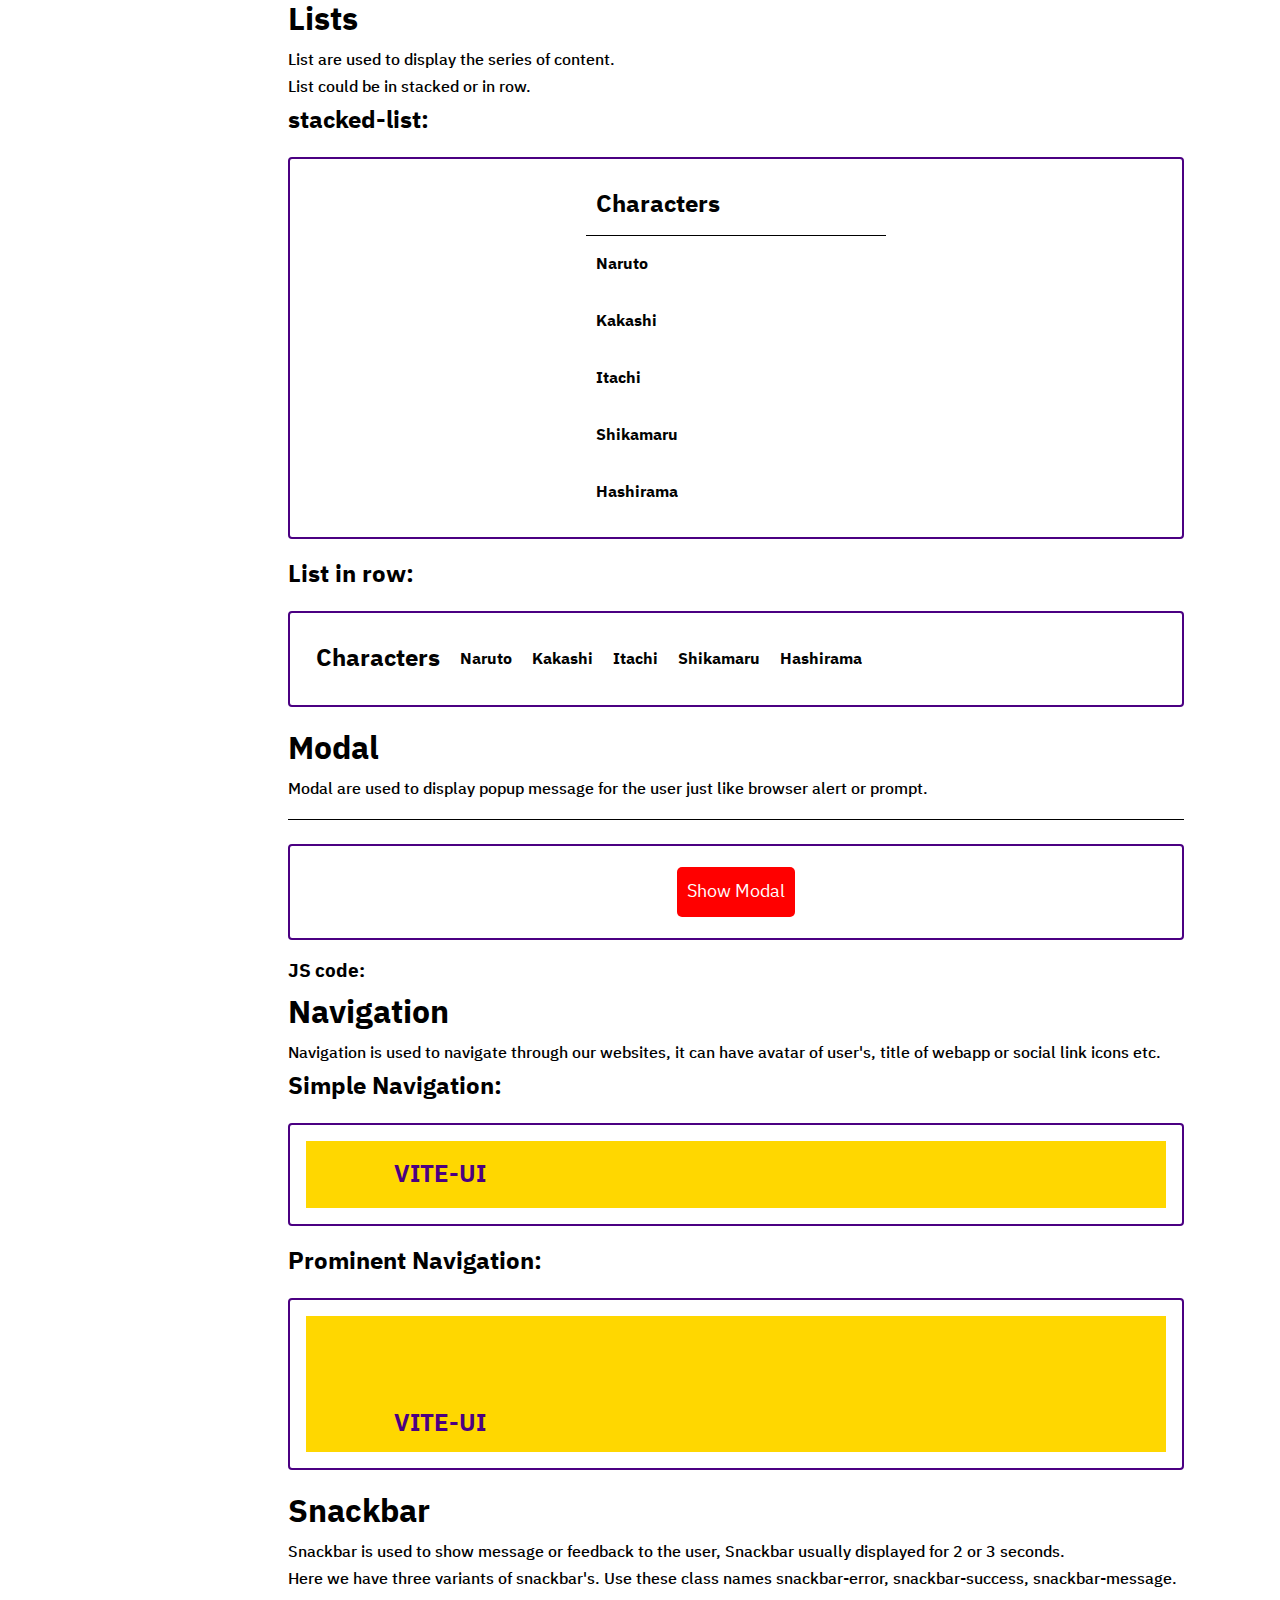
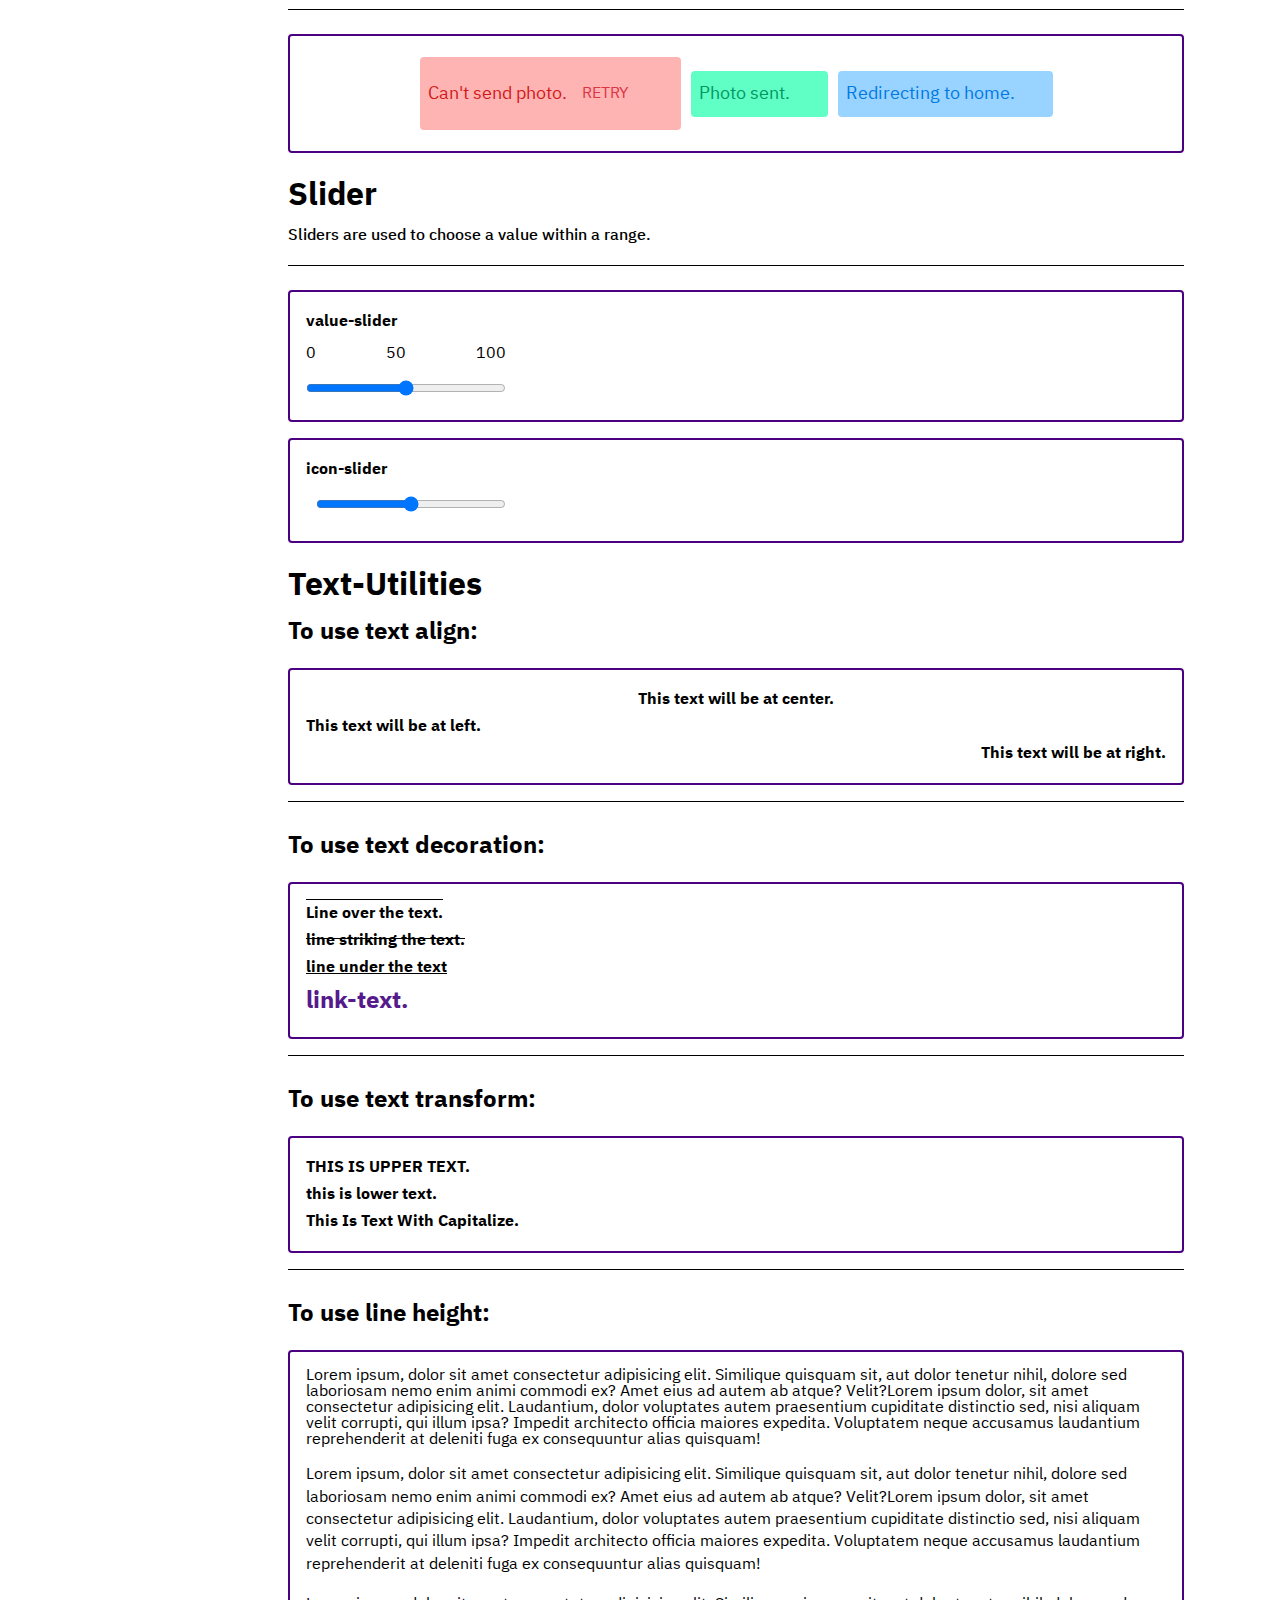
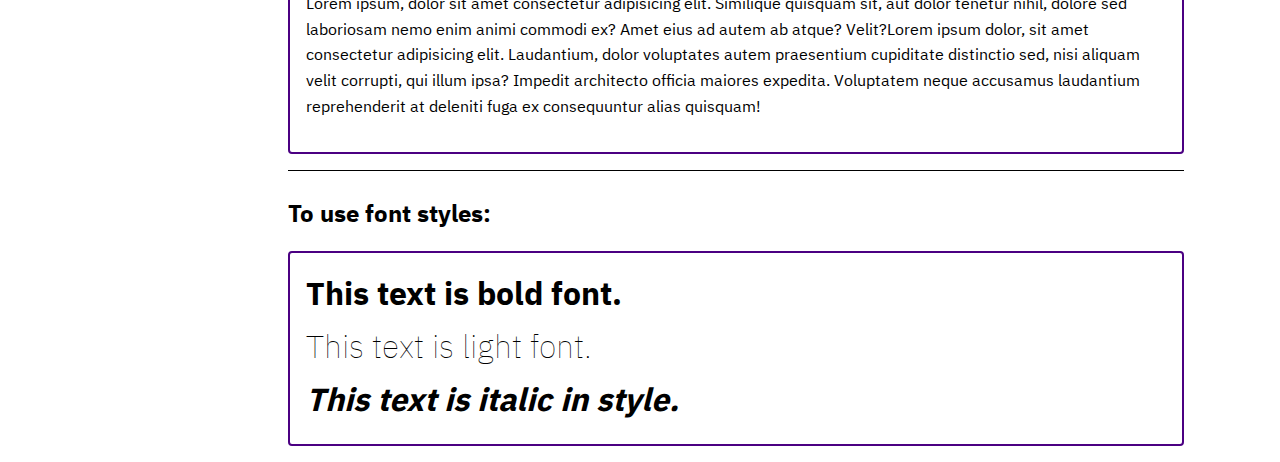
==== commit 9600f3b1: "fixed embed code using gitgist" ====
--- a/components/docs.html
+++ b/components/docs.html
@@ -74,18 +74,14 @@
   <div class="documentation">
     <div id="installation">
       <h1>Installation</h1>
-      <h2>Style line</h2>
+      <h2>Style link</h2>
       <p class="doc-para">copy and paste this link tag inside head tag of you html file.</p>
-      <script
-        src="https://emgithub.com/embed.js?target=https%3A%2F%2Fgithub.com%2Fmohammadkhizerkhan%2Fvite-ui%2Fblob%2Fsnackbar%2Fcomponents%2Fdocs.html%23L10&style=github-gist&showBorder=on&showCopy=on&fetchFromJsDelivr=on">
-      </script>
+      <script src="https://gist.github.com/mohammadkhizerkhan/1af2d0bca1b95a6630cd20b5cf3a9457.js"></script>
       <div class="divider-line"></div>
       <h2>Icon's link</h2>
       <p class="doc-para">I have used some of font awesome icons, use this <span class="txt-high">script</span> tag
         inside head tag of your html file.</p>
-      <script
-        src="https://emgithub.com/embed.js?target=https%3A%2F%2Fgithub.com%2Fmohammadkhizerkhan%2Fvite-ui%2Fblob%2Fdevelopment%2Fcomponents%2Fdocs.html%23L8&style=github-gist&showBorder=on&showCopy=on&fetchFromJsDelivr=on">
-      </script>
+        <script src="https://gist.github.com/mohammadkhizerkhan/d2570a8c807d0d7b840f50df8b32c462.js"></script>
       <p class="doc-para">If you want to use different icons you can search them in <a href="https://fontawesome.com/"
           class="btn-link" target="_blank">Font-awesome</a>.</p>
       <div class="divider-line"></div>
@@ -693,7 +689,7 @@
           <li class="list-item">Hashirama</li>
       </ul>
       </div>
-      <script src="https://emgithub.com/embed.js?target=https%3A%2F%2Fgithub.com%2Fmohammadkhizerkhan%2Fvite-ui%2Fblob%2Flists%2Fcomponents%2Fdocs.html%23L650-658&style=github-gist&showBorder=on&showCopy=on&fetchFromJsDelivr=on"></script>
+      <script src="https://gist.github.com/mohammadkhizerkhan/3e1f7ac80152fb435929c93658c65f44.js"></script>
       <h2>List in row:</h2>
       <div class="container-row component-container">
         <ul class="list list-row">
@@ -705,7 +701,7 @@
           <li class="list-item">Hashirama</li>
       </ul>
       </div>
-      <script src="https://emgithub.com/embed.js?target=https%3A%2F%2Fgithub.com%2Fmohammadkhizerkhan%2Fvite-ui%2Fblob%2Flists%2Fcomponents%2Fdocs.html%23L662-669&style=github-gist&showBorder=on&showCopy=on&fetchFromJsDelivr=on"></script>
+      <script src="https://gist.github.com/mohammadkhizerkhan/a478d72d3fed4fc35b205758c847a4e8.js"></script>
     </div>
     <div id="modal">
       <h1>Modal</h1>
@@ -804,9 +800,7 @@
           </button>
         </div>
       </div>
-      <script
-        src="https://emgithub.com/embed.js?target=https%3A%2F%2Fgithub.com%2Fmohammadkhizerkhan%2Fvite-ui%2Fblob%2Fsnackbar%2Fcomponents%2Fdocs.html%23L792-810&style=github-gist&showBorder=on&showCopy=on&fetchFromJsDelivr=on">
-      </script>
+      <script src="https://gist.github.com/mohammadkhizerkhan/39a2395e927bd717bd0bd4c60cc0b513.js"></script>
     </div>
     <div id="slider">
       <h1>Slider</h1>
@@ -831,7 +825,7 @@
           </label>
         </div>
       </div>
-      <script src="https://emgithub.com/embed.js?target=https%3A%2F%2Fgithub.com%2Fmohammadkhizerkhan%2Fvite-ui%2Fblob%2Fslider%2Fcomponents%2Fdocs.html%23L761-766&style=github-gist&showBorder=on&showCopy=on&fetchFromJsDelivr=on"></script>
+      <script src="https://gist.github.com/mohammadkhizerkhan/83e15f56da48616d3b2fdf7f101b06ac.js"></script>
     </div>
     <div id="text-utilities">
       <h1>Text-Utilities</h1>
@@ -841,9 +835,7 @@
         <h4 class="text-left">This text will be at left. </h4>
         <h4 class="text-right">This text will be at right. </h4>
       </div>
-      <script
-        src="https://emgithub.com/embed.js?target=https%3A%2F%2Fgithub.com%2Fmohammadkhizerkhan%2Fvite-ui%2Fblob%2Fsnackbar%2Fcomponents%2Fdocs.html%23L718-720&style=github-gist&showBorder=on&showCopy=on&fetchFromJsDelivr=on">
-      </script>
+      <script src="https://gist.github.com/mohammadkhizerkhan/fce2dccb6af548184387894c8825e393.js"></script>
       <div class="divider-line"></div>
       <h2>To use text decoration:</h2>
       <div class="container-column component-container">
@@ -852,20 +844,15 @@
         <h4 class="text-underline">line under the text</h4>
         <h2><a href="" class="text-none">link-text.</a></h2>
       </div>
-      <script
-        src="https://emgithub.com/embed.js?target=https%3A%2F%2Fgithub.com%2Fmohammadkhizerkhan%2Fvite-ui%2Fblob%2Fsnackbar%2Fcomponents%2Fdocs.html%23L728-731&style=github-gist&showBorder=on&showCopy=on&fetchFromJsDelivr=on">
-      </script>
-      <div class="divider-line"></div>
-
+      <script src="https://gist.github.com/mohammadkhizerkhan/60ff29908f37296bf972542236574554.js"></script>
+      <div class="divider-line"></div>
       <h2>To use text transform:</h2>
       <div class="container-column component-container">
         <h4 class="text-upper">This is upper text.</h4>
         <h4 class="text-lower">This is lower text.</h4>
         <h4 class="text-caps">This is text with capitalize.</h4>
       </div>
-      <script
-        src="https://emgithub.com/embed.js?target=https%3A%2F%2Fgithub.com%2Fmohammadkhizerkhan%2Fvite-ui%2Fblob%2Fsnackbar%2Fcomponents%2Fdocs.html%23L740-742&style=github-gist&showBorder=on&showCopy=on&fetchFromJsDelivr=on">
-      </script>
+      <script src="https://gist.github.com/mohammadkhizerkhan/a0787f24b978acade437e2bffdc74843.js"></script>
       <div class="divider-line"></div>
 
       <h2>To use line height:</h2>
@@ -889,20 +876,15 @@
           expedita. Voluptatem neque accusamus laudantium reprehenderit at deleniti fuga ex consequuntur alias quisquam!
         </p>
       </div>
-      <script
-        src="https://emgithub.com/embed.js?target=https%3A%2F%2Fgithub.com%2Fmohammadkhizerkhan%2Fvite-ui%2Fblob%2Fsnackbar%2Fcomponents%2Fdocs.html%23L751-768&style=github-gist&showBorder=on&showCopy=on&fetchFromJsDelivr=on">
-      </script>
-      <div class="divider-line"></div>
-
+      <script src="https://gist.github.com/mohammadkhizerkhan/805f70b95e1a527256246e7fe0e1b9ab.js"></script>
+      <div class="divider-line"></div>
       <h2>To use font styles:</h2>
       <div class="container-column component-container">
         <h1 class="font-bold">This text is bold font.</h1>
         <h1 class="font-light">This text is light font.</h1>
-        <h4 class="font-italic">This text is italic in style.</h4>
-      </div>
-      <script
-        src="https://emgithub.com/embed.js?target=https%3A%2F%2Fgithub.com%2Fmohammadkhizerkhan%2Fvite-ui%2Fblob%2Fsnackbar%2Fcomponents%2Fdocs.html%23L777-779&style=github-gist&showBorder=on&showCopy=on&fetchFromJsDelivr=on">
-      </script>
+        <h1 class="font-italic">This text is italic in style.</h1>
+      </div>
+      <script src="https://gist.github.com/mohammadkhizerkhan/98a11cfcdbc9c73ccb5aff0d80f1f763.js"></script>
     </div>
   </div>
 </body>
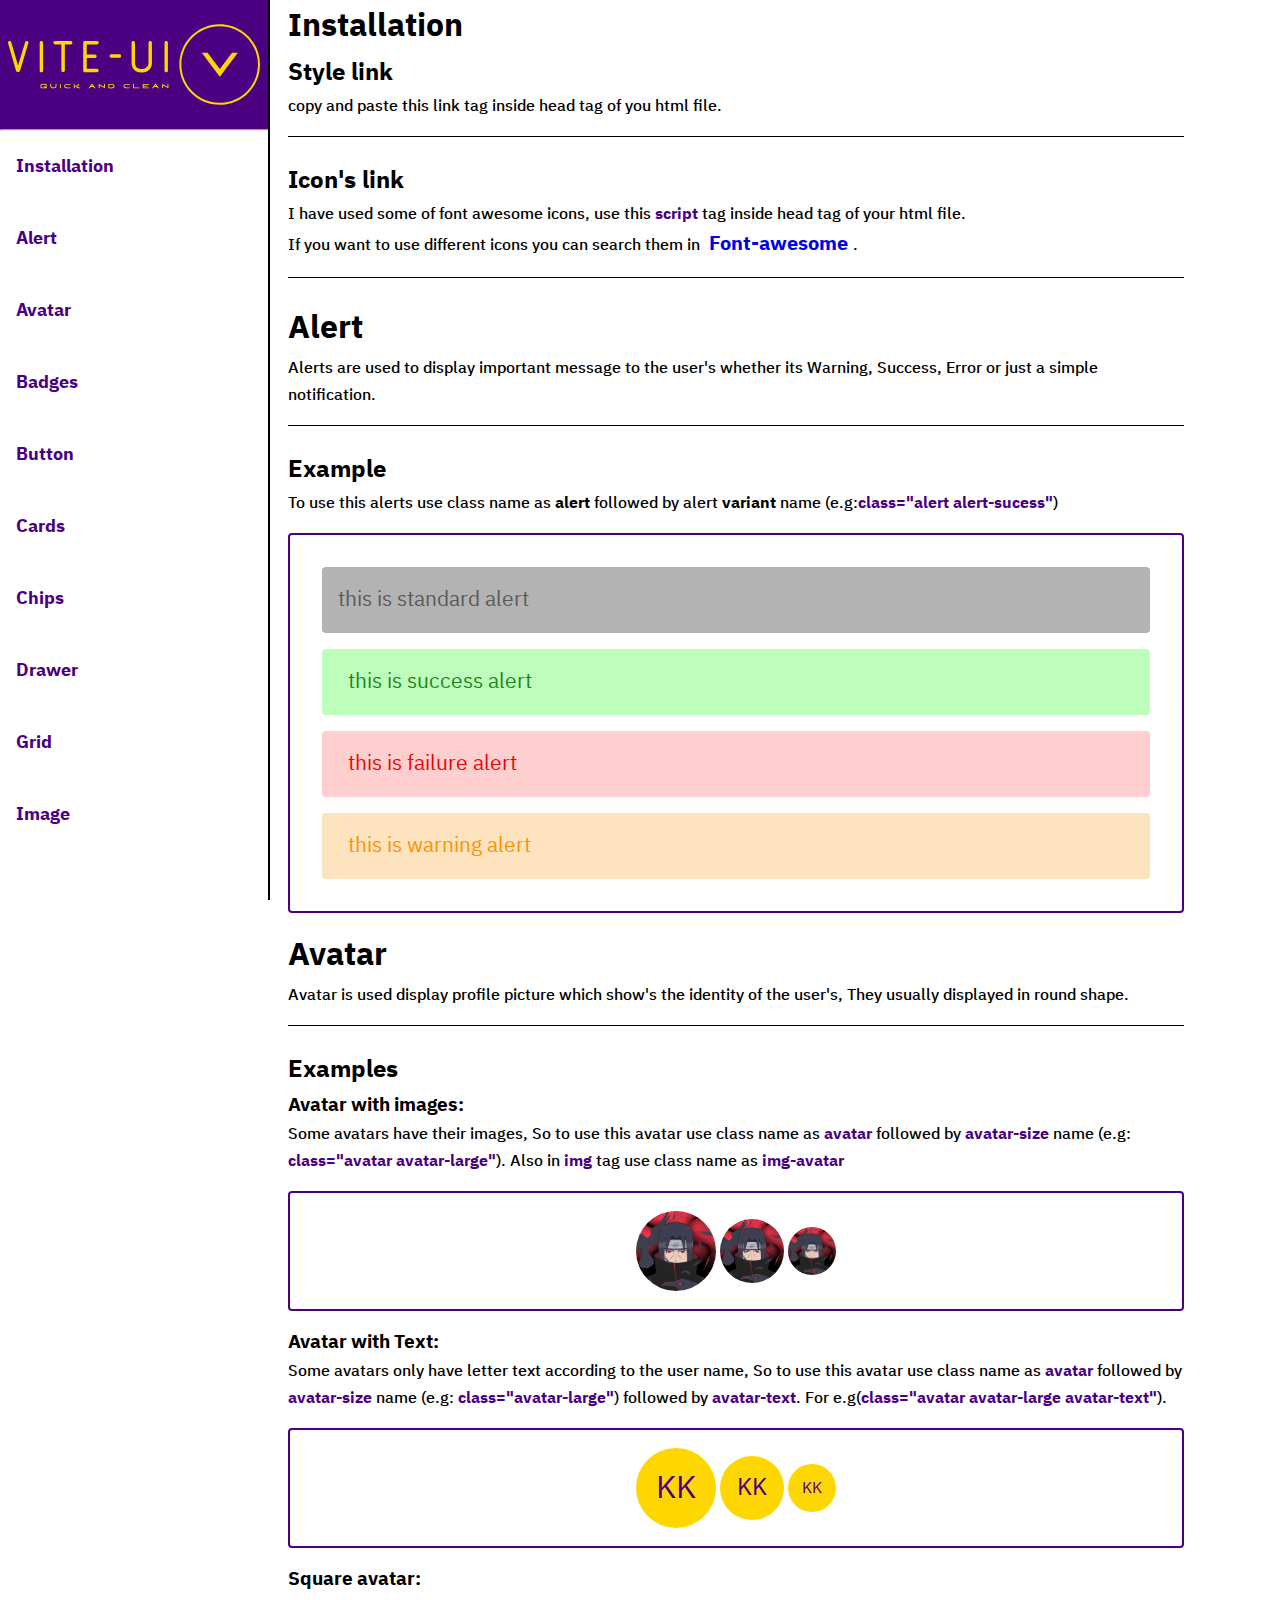
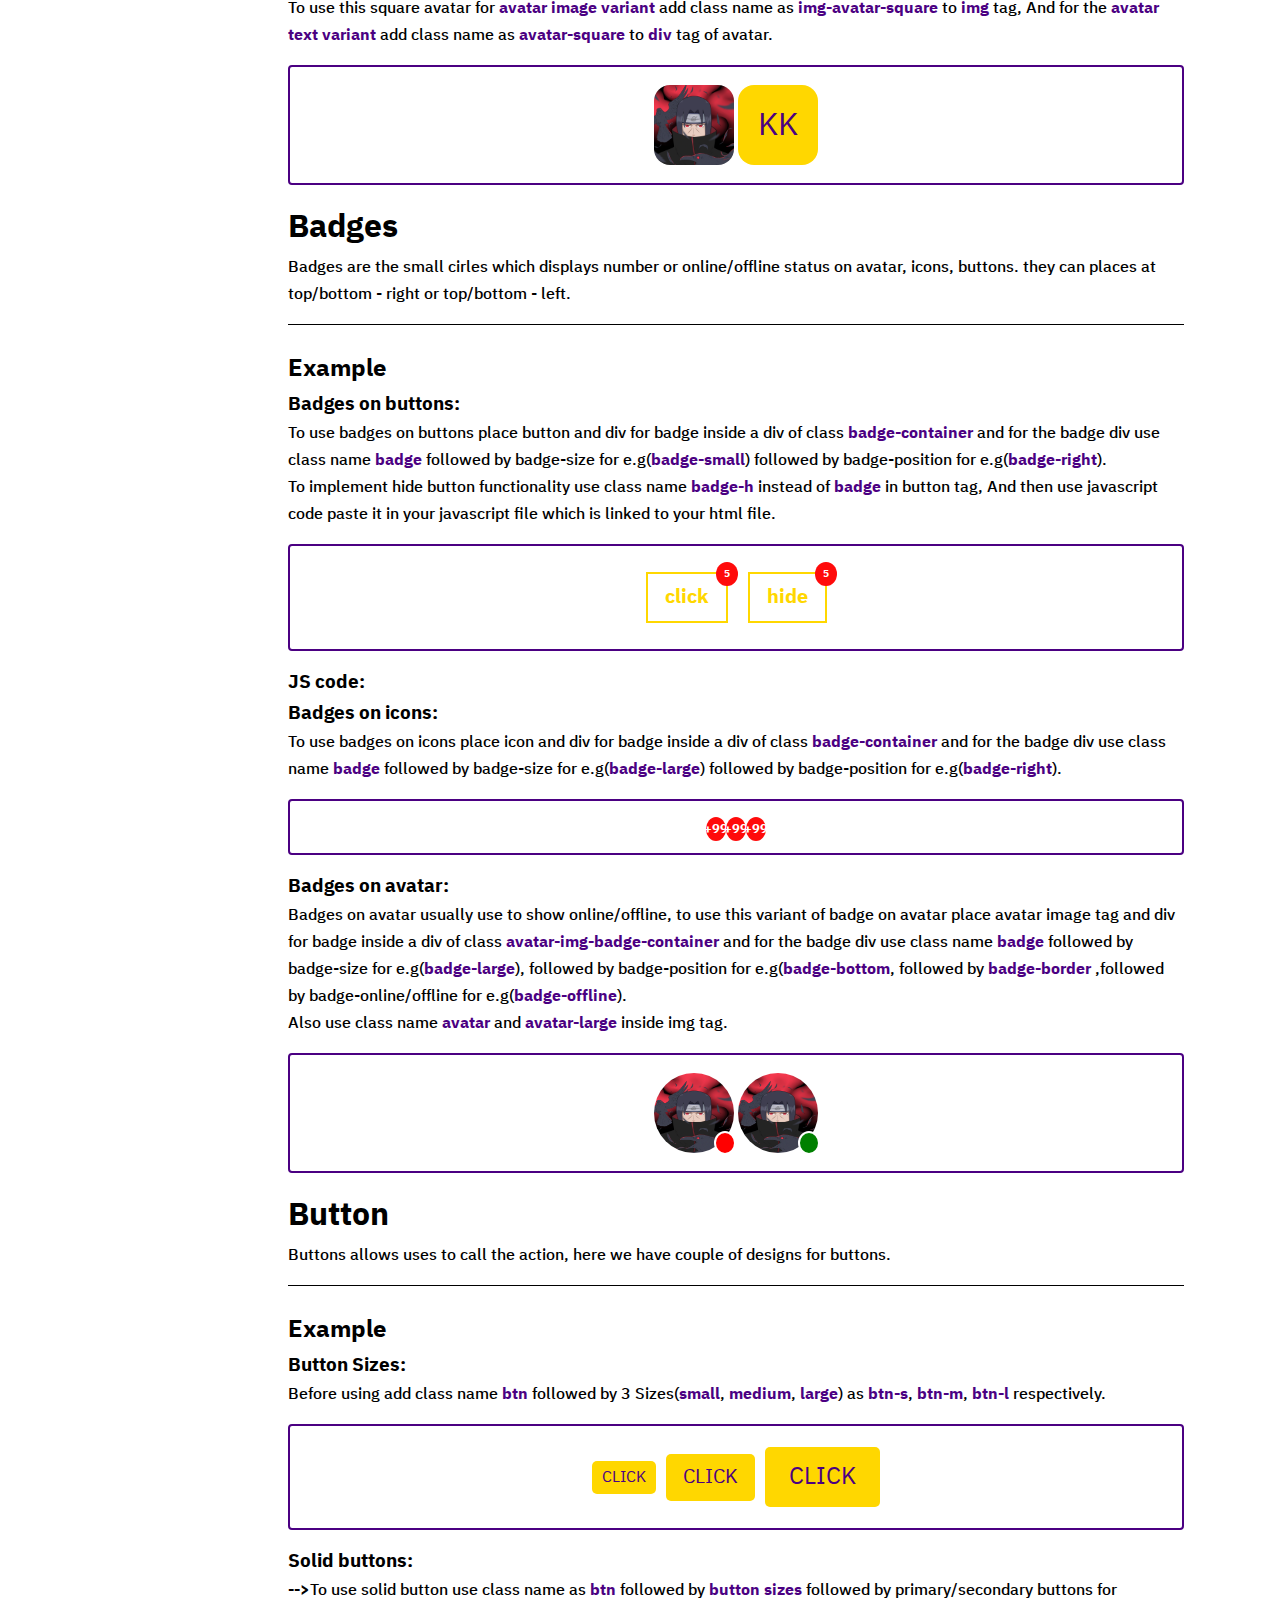
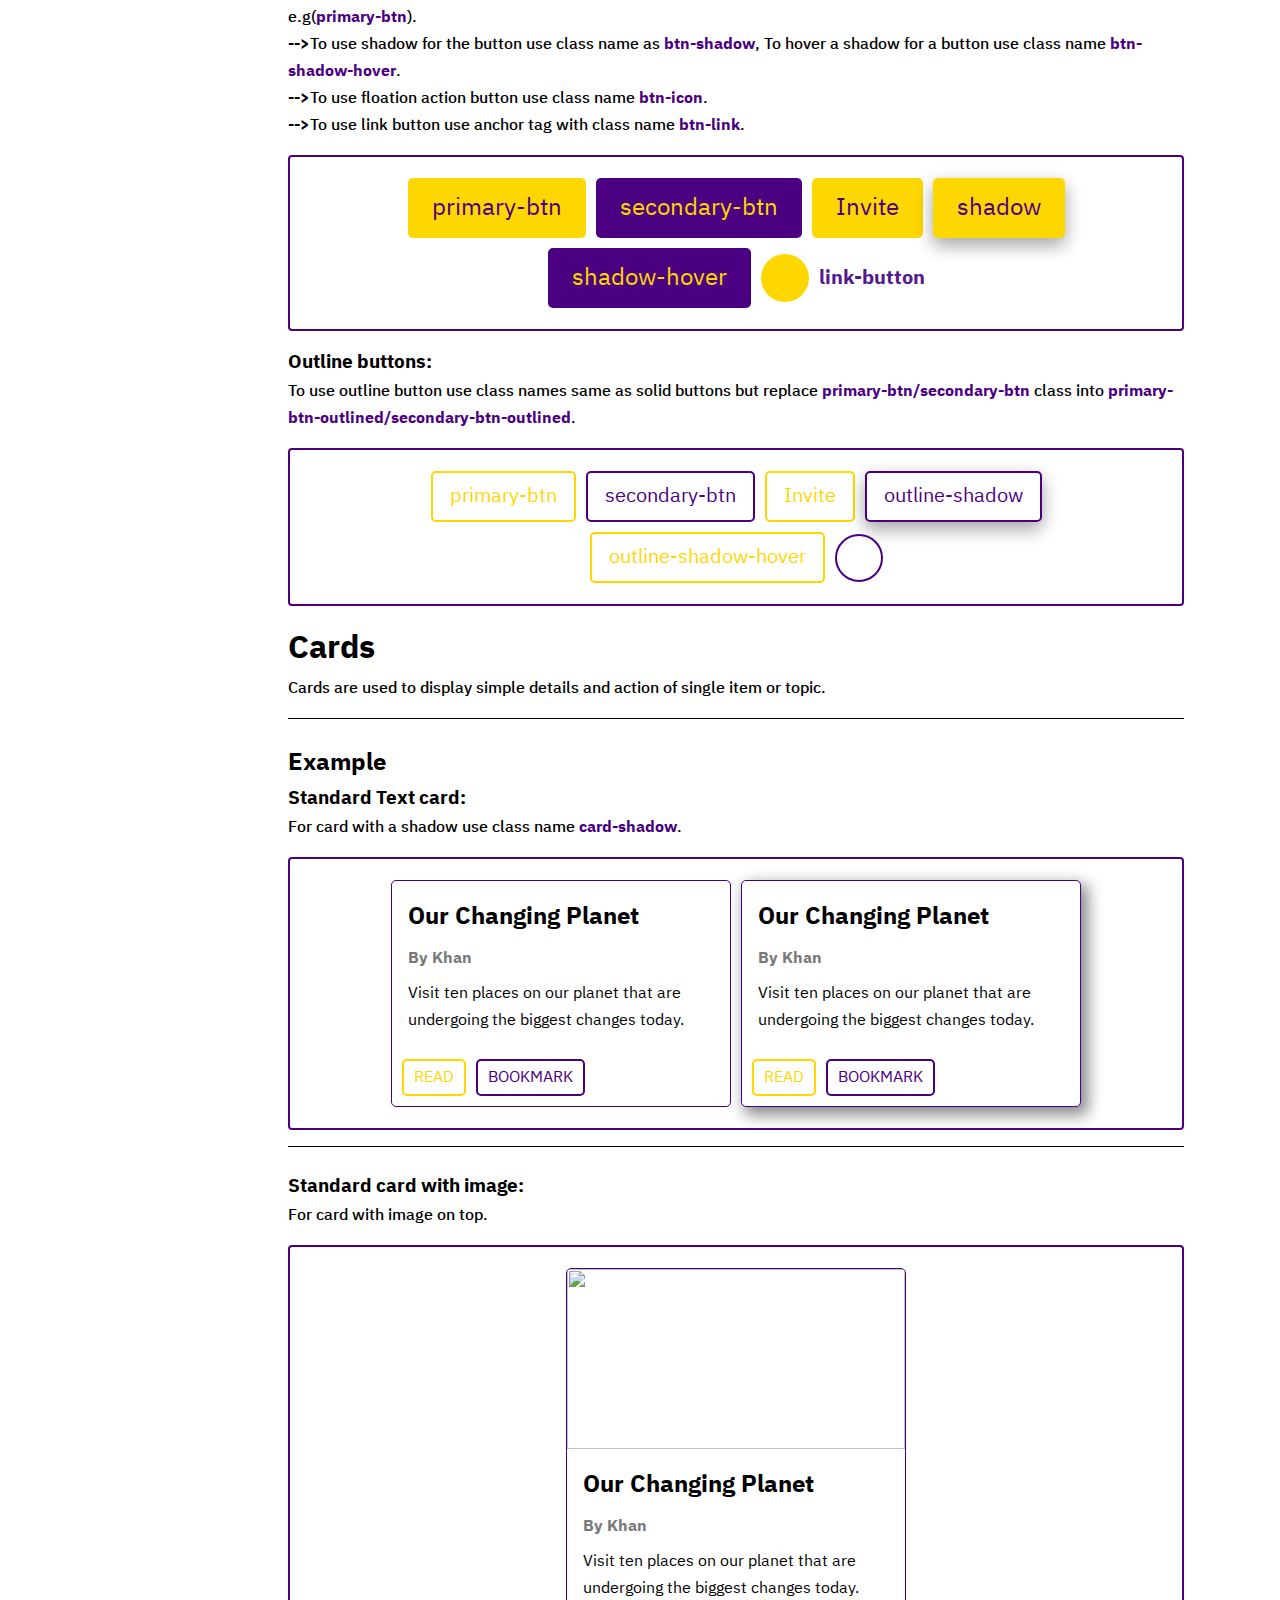
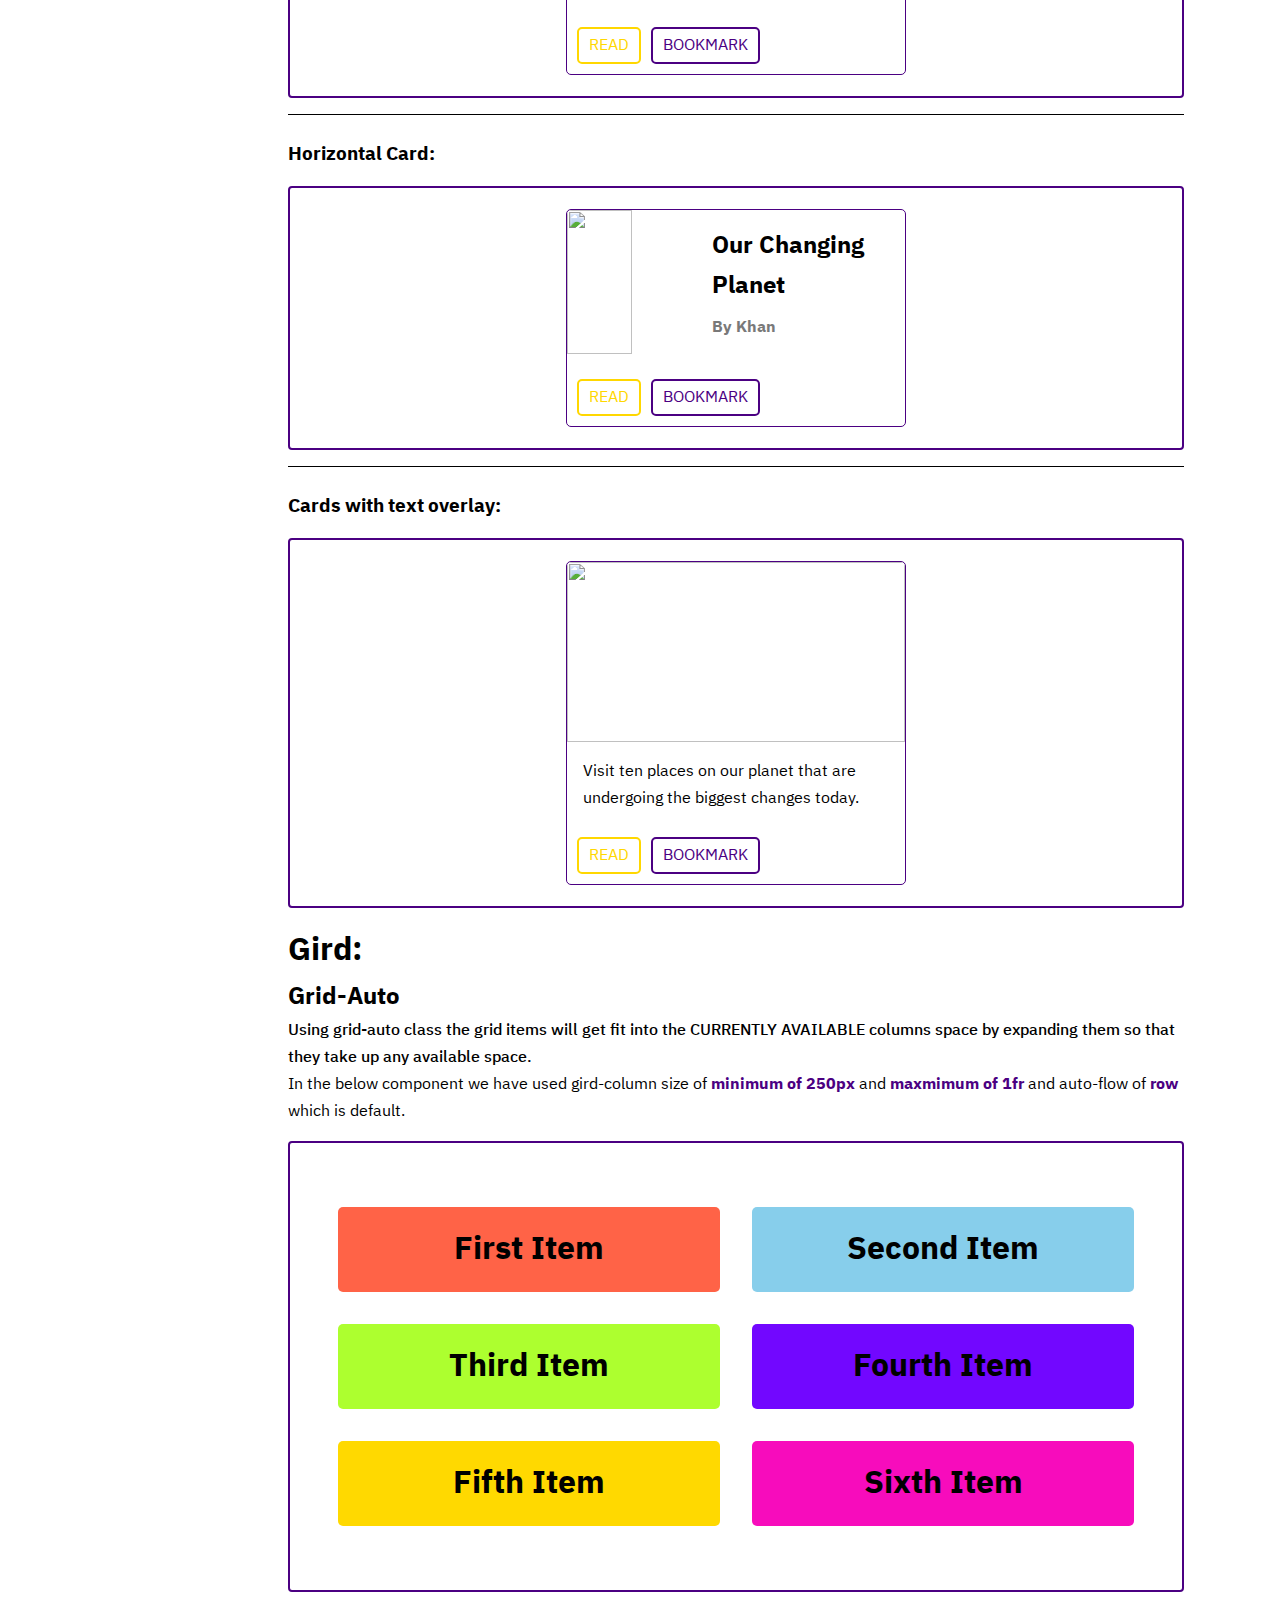
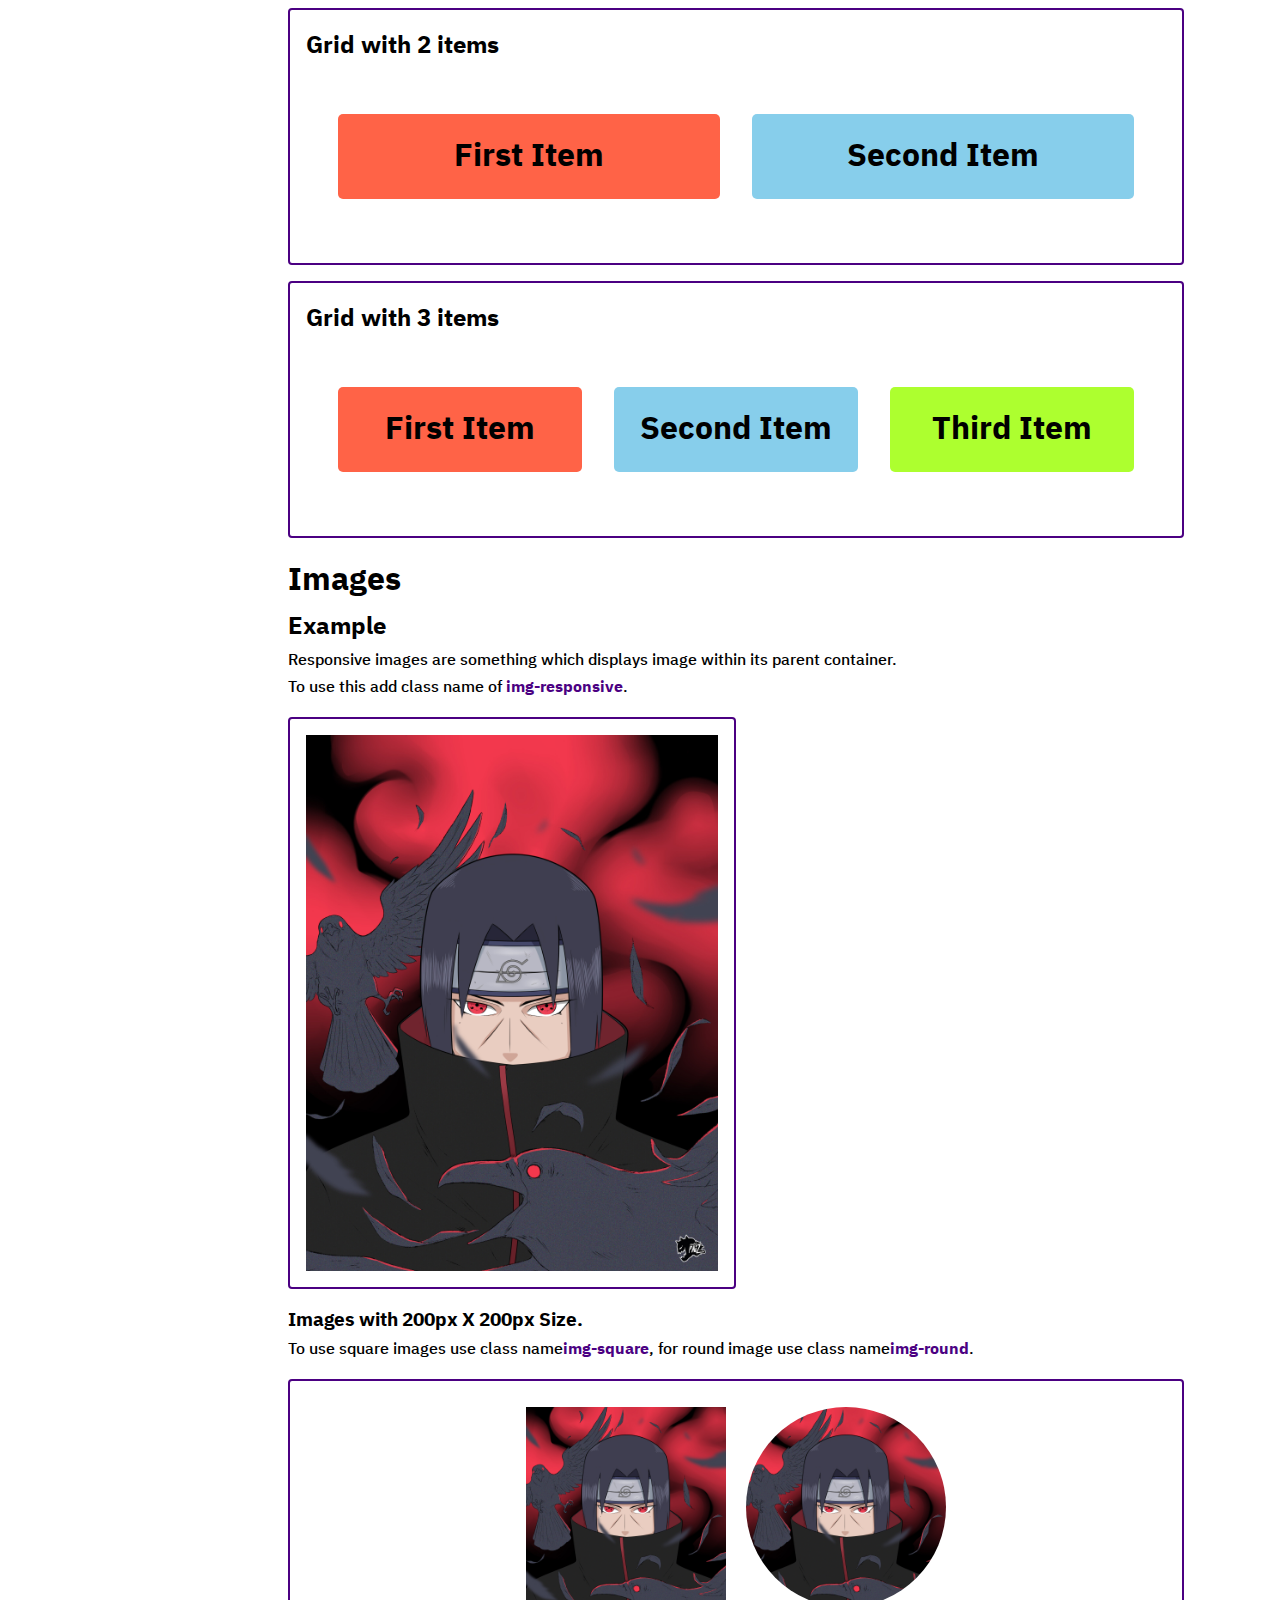
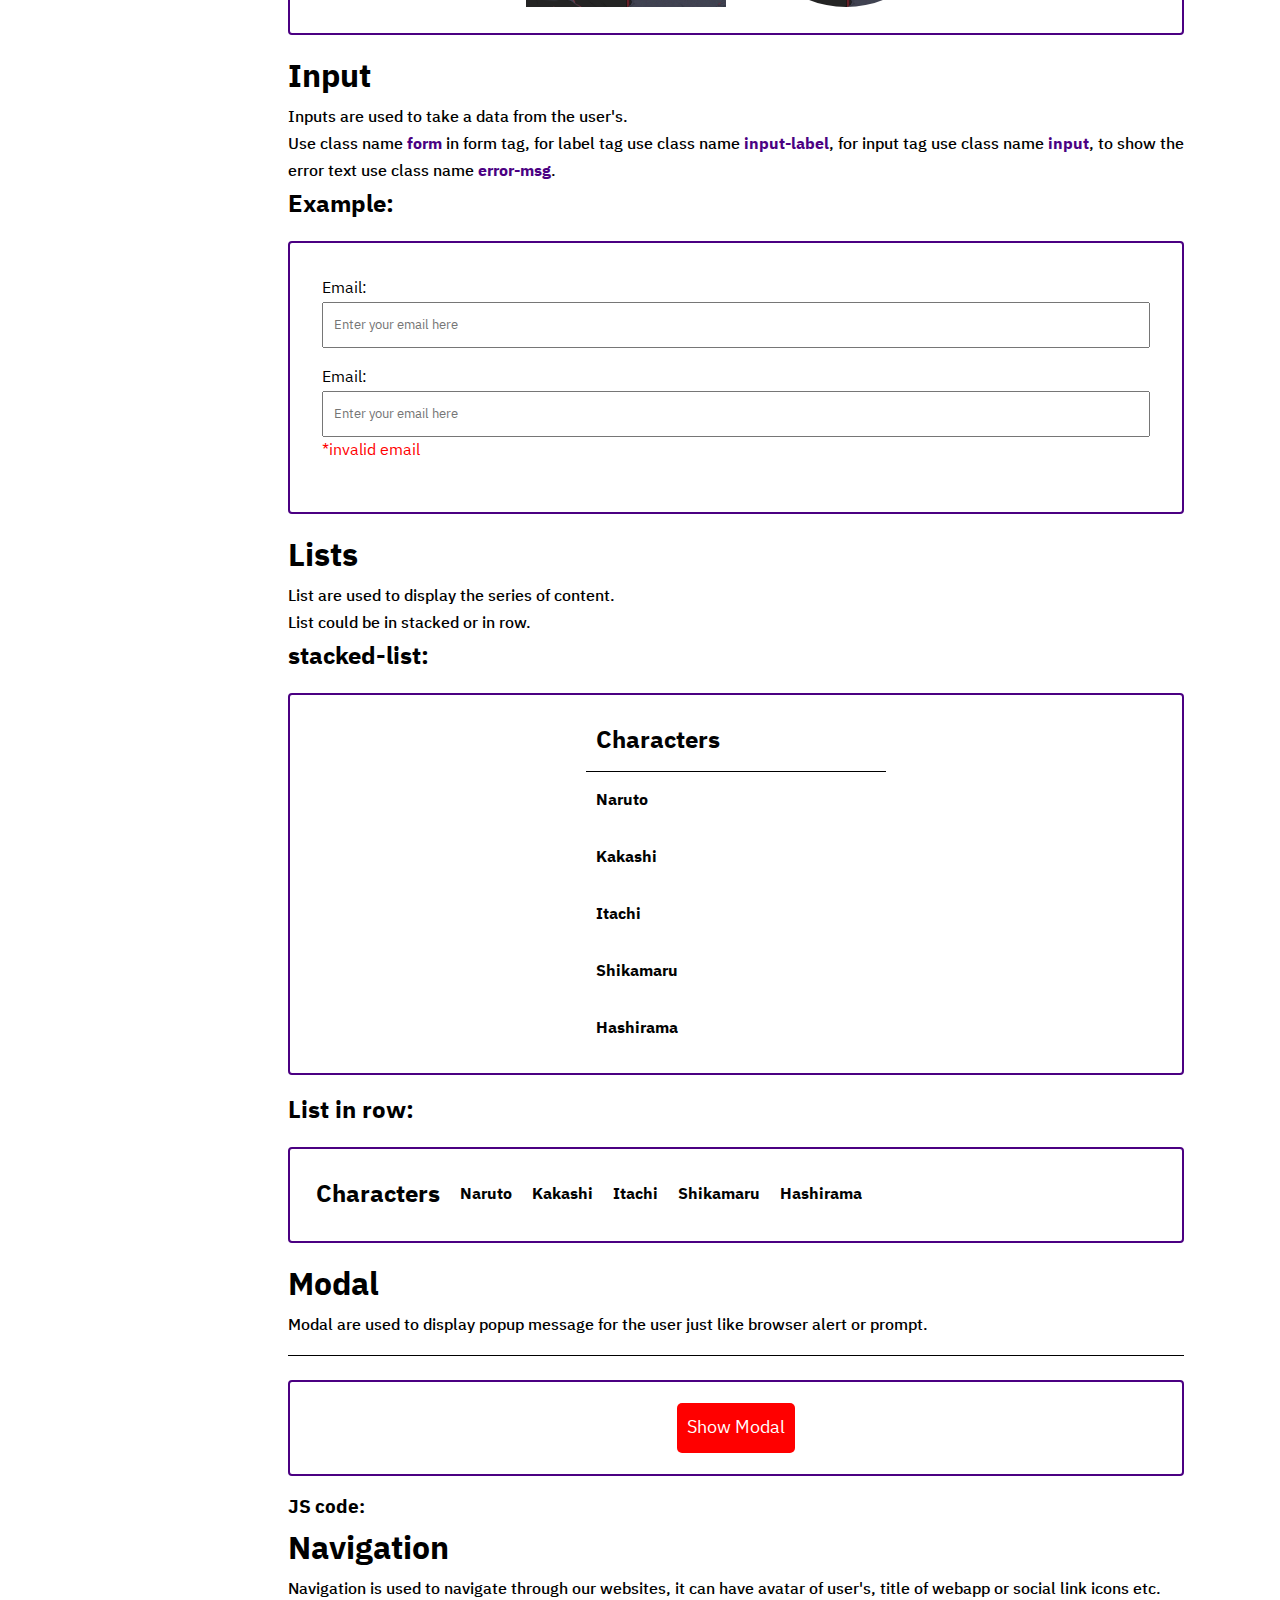
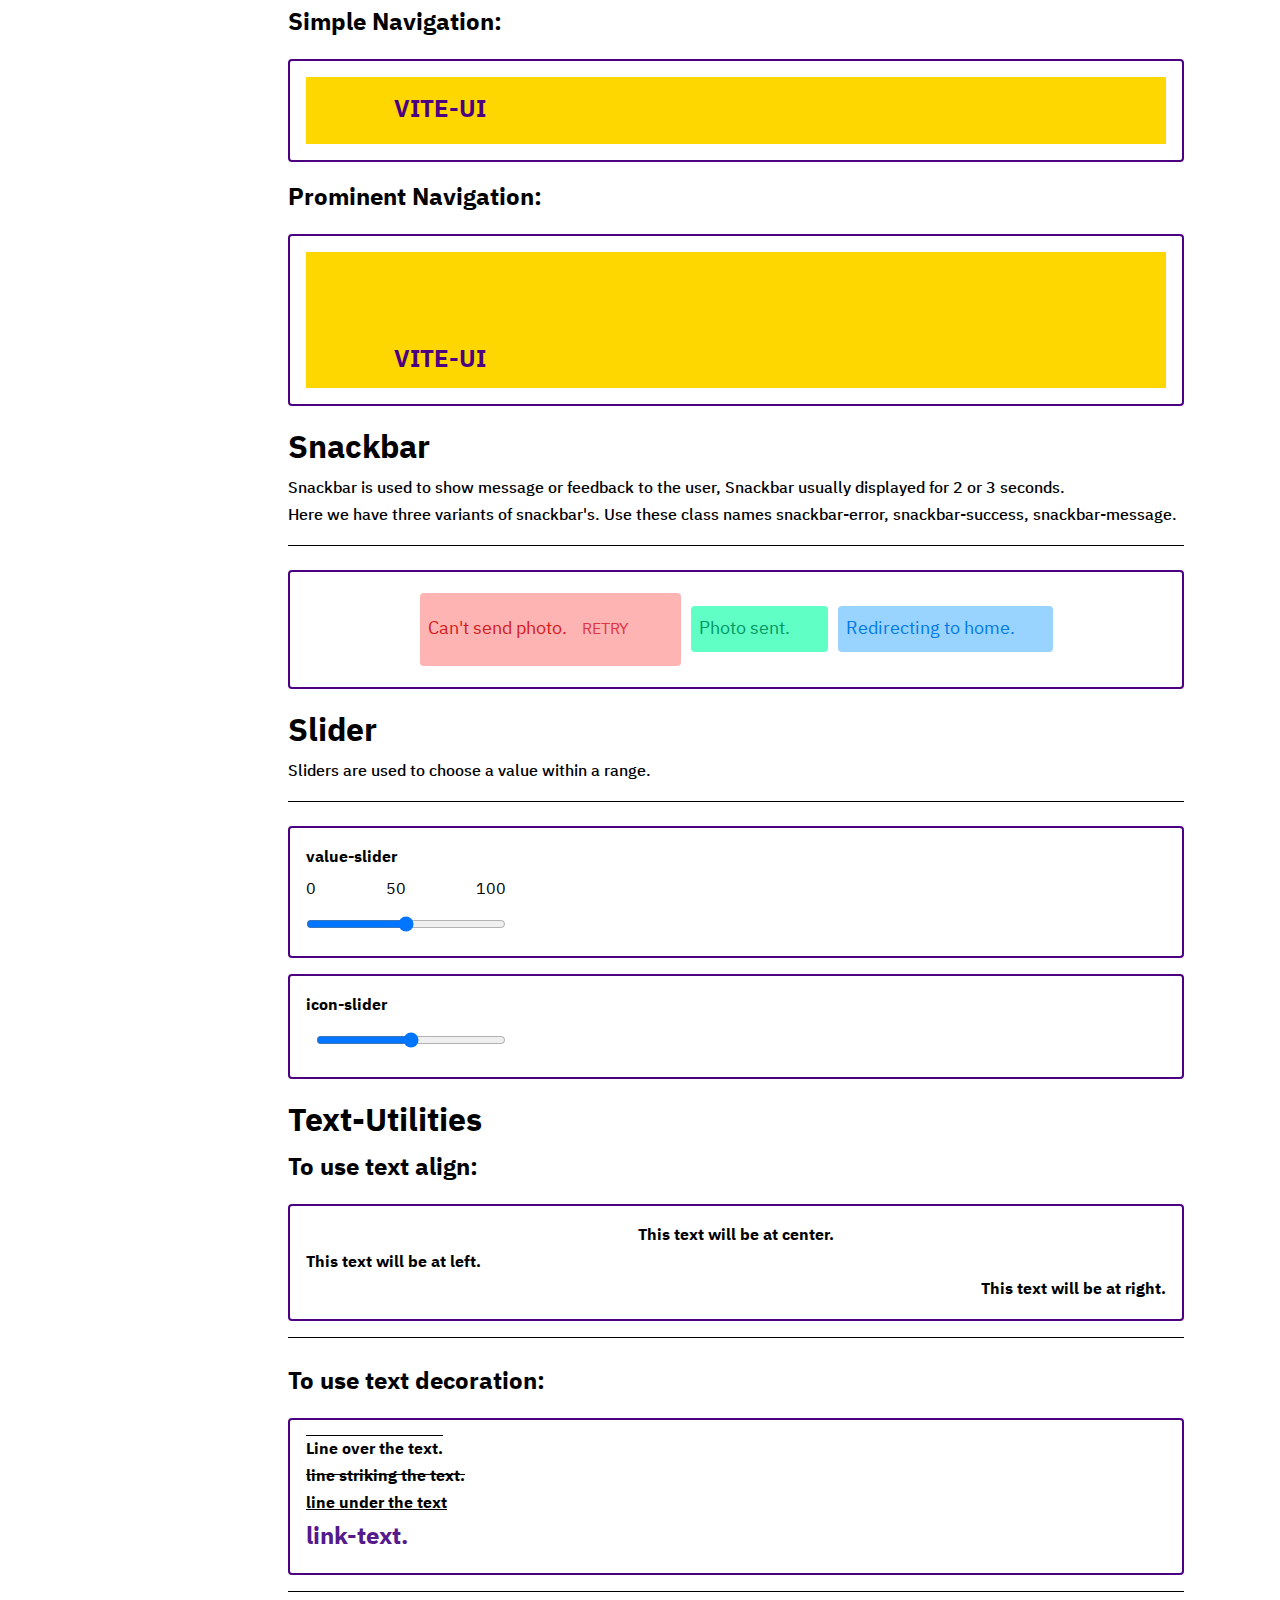
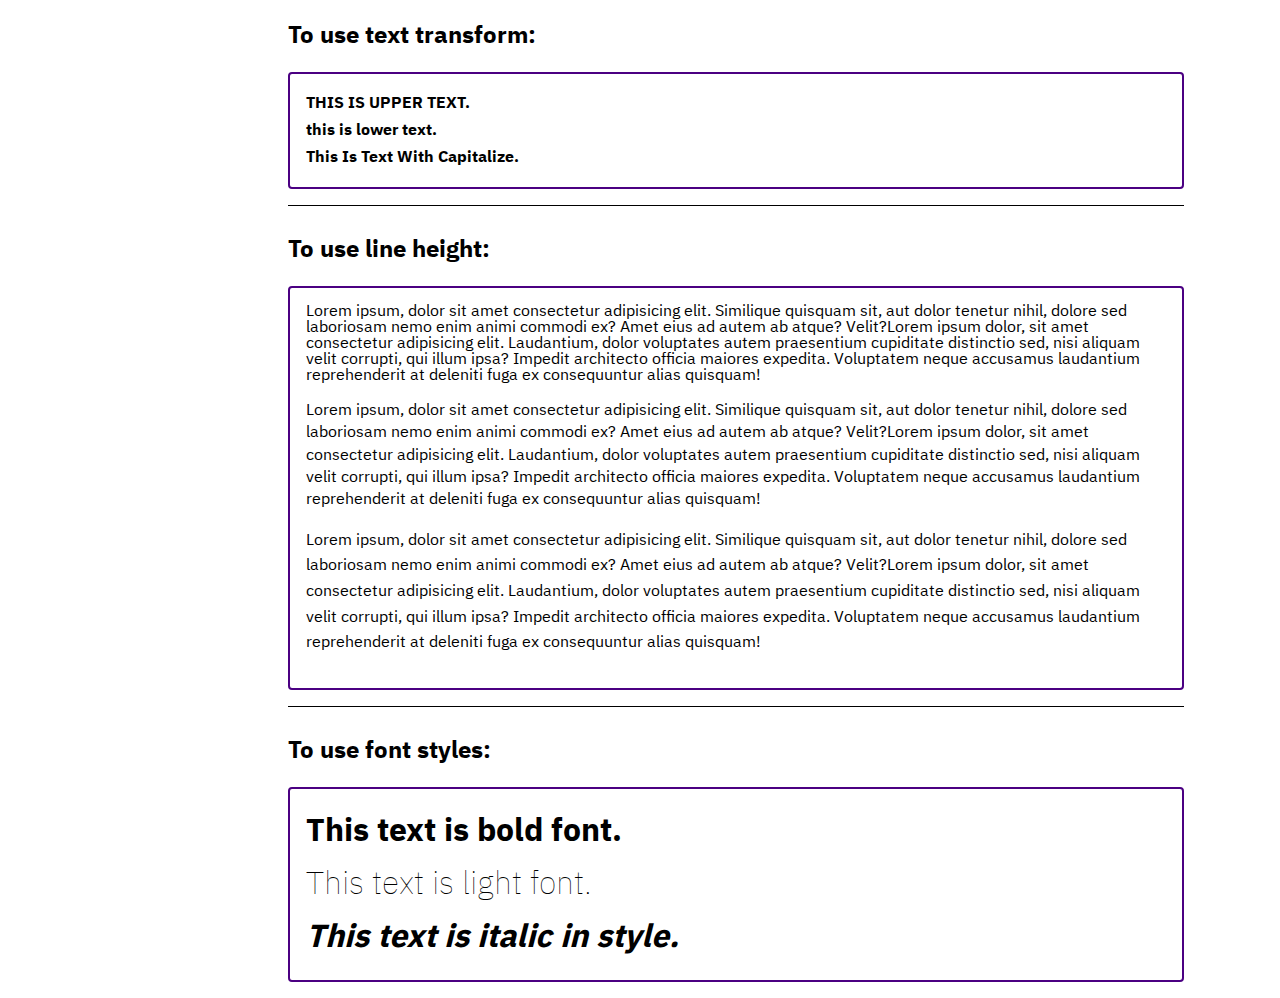
==== commit 87564210: "fixed image and embed code" ====
--- a/components/docs.html
+++ b/components/docs.html
@@ -137,24 +137,22 @@
       <div class="container-row component-container">
         <div class="avatar avatar-large">
           <img
-            src="https://static.displate.com/280x392/displate/2021-09-02/d96e54cf51afb04ae931e03fbd1103d3_6557ad2c6861b4a296782fd87e44b25b.jpg"
+            src="../images/itachi-uchiha.jpg"
             class="img-avatar" alt="" />
         </div>
         <div class="avatar avatar-medium">
           <img
-            src="https://static.displate.com/280x392/displate/2021-09-02/d96e54cf51afb04ae931e03fbd1103d3_6557ad2c6861b4a296782fd87e44b25b.jpg"
+            src="../images/itachi-uchiha.jpg"
             class="img-avatar" alt="" />
         </div>
         <div class="avatar avatar-small">
           <img
-            src="https://static.displate.com/280x392/displate/2021-09-02/d96e54cf51afb04ae931e03fbd1103d3_6557ad2c6861b4a296782fd87e44b25b.jpg"
+            src="../images/itachi-uchiha.jpg"
             class="img-avatar" alt="" />
         </div>
       </div>
       <div class="code-wrapper">
-        <script
-          src="https://emgithub.com/embed.js?target=https%3A%2F%2Fgithub.com%2Fmohammadkhizerkhan%2Fvite-ui%2Fblob%2Favatar%2Fcomponents%2Fdocs.html%23L111-119&style=github-gist&showBorder=on&showCopy=on&fetchFromJsDelivr=on">
-        </script>
+        <script src="https://gist.github.com/mohammadkhizerkhan/1bf6670dcae2e6a0354c29a702b40c44.js"></script>
       </div>
       <h3>Avatar with Text:</h3>
       <p class="doc-para">
@@ -187,14 +185,12 @@
       <div class="container-row component-container">
         <div class="avatar avatar-large">
           <img
-            src="https://static.displate.com/280x392/displate/2021-09-02/d96e54cf51afb04ae931e03fbd1103d3_6557ad2c6861b4a296782fd87e44b25b.jpg"
+            src="../images/itachi-uchiha.jpg"
             class="img-avatar img-avatar-square" alt="" />
         </div>
         <div class="avatar avatar-large avatar-text avatar-square">KK</div>
       </div>
-      <script
-        src="https://emgithub.com/embed.js?target=https%3A%2F%2Fgithub.com%2Fmohammadkhizerkhan%2Fvite-ui%2Fblob%2Frefactor%2Fcomponents%2Fdocs.html%23L153-158&style=github-gist&showBorder=on&showCopy=on&fetchFromJsDelivr=on">
-      </script>
+      <script src="https://gist.github.com/mohammadkhizerkhan/e5e2b310ffacdc8a8bb2da9963904a64.js"></script>
     </div>
     <div id="badges">
       <h1>Badges</h1>
@@ -282,20 +278,18 @@
       <div class="container-row component-container">
         <div class="avatar-img-badge-container">
           <img
-            src="https://cdnb.artstation.com/p/assets/images/images/041/704/869/large/manuel-armando-gochez-paiz-itachi-uchiha-1.jpg?1632435433"
+            src="../images/itachi-uchiha.jpg"
             alt="image" class="avatar avatar-large" />
           <div class="badge badge-large badge-bottom badge-border badge-offline"></div>
         </div>
         <div class="avatar-img-badge-container">
           <img
-            src="https://cdnb.artstation.com/p/assets/images/images/041/704/869/large/manuel-armando-gochez-paiz-itachi-uchiha-1.jpg?1632435433"
+            src="../images/itachi-uchiha.jpg"
             alt="image" class="avatar avatar-large" />
           <div class="badge badge-large badge-bottom badge-border badge-online"></div>
         </div>
       </div>
-      <script
-        src="https://emgithub.com/embed.js?target=https%3A%2F%2Fgithub.com%2Fmohammadkhizerkhan%2Fvite-ui%2Fblob%2Frefactor%2Fcomponents%2Fdocs.html%23L244-255&style=github-gist&showBorder=on&showCopy=on&fetchFromJsDelivr=on">
-      </script>
+      <script src="https://gist.github.com/mohammadkhizerkhan/c21feab5e2ef866fdc45a3dd45b069e2.js"></script>
     </div>
     <div id="button">
       <h1>Button</h1>
@@ -624,30 +618,26 @@
       <p class="doc-para">To use this add class name of <span class="txt-high">img-responsive</span>.</p>
       <div class="container-row component-container img-container">
         <img
-          src="https://static.displate.com/280x392/displate/2021-09-02/d96e54cf51afb04ae931e03fbd1103d3_6557ad2c6861b4a296782fd87e44b25b.jpg"
-          alt="" class="img-responsive">
-      </div>
-      <script
-        src="https://emgithub.com/embed.js?target=https%3A%2F%2Fgithub.com%2Fmohammadkhizerkhan%2Fvite-ui%2Fblob%2Fimage%2Fcomponents%2Fdocs.html%23L539&style=github-gist&showBorder=on&showCopy=on&fetchFromJsDelivr=on">
-      </script>
+          src="../images/itachi-uchiha.jpg"
+          alt="" class="img-responsive"/>
+      </div>
+      <script src="https://gist.github.com/mohammadkhizerkhan/1c560c5eb57ff863423831aaec508647.js"></script>
       <h3>Images with 200px X 200px Size.</h3>
       <p class="doc-para">To use square images use class name<span class="txt-high">img-square</span>, for round image
         use class name<span class="txt-high">img-round</span>.</p>
       <div class="container-row component-container">
         <div class="size-200">
           <img
-            src="https://static.displate.com/280x392/displate/2021-09-02/d96e54cf51afb04ae931e03fbd1103d3_6557ad2c6861b4a296782fd87e44b25b.jpg"
+            src="../images/itachi-uchiha.jpg"
             alt="" class="img-square">
         </div>
         <div class="size-200">
           <img
-            src="https://static.displate.com/280x392/displate/2021-09-02/d96e54cf51afb04ae931e03fbd1103d3_6557ad2c6861b4a296782fd87e44b25b.jpg"
+            src="../images/itachi-uchiha.jpg"
             alt="" class="img-round">
         </div>
       </div>
-      <script
-        src="https://emgithub.com/embed.js?target=https%3A%2F%2Fgithub.com%2Fmohammadkhizerkhan%2Fvite-ui%2Fblob%2Frefactor%2Fcomponents%2Fdocs.html%23L588-597&style=github-gist&showBorder=on&showCopy=on&fetchFromJsDelivr=on">
-      </script>
+      <script src="https://gist.github.com/mohammadkhizerkhan/2a832d0a75c091671f8c28bf19afe57a.js"></script>
     </div>
     <div id="input">
       <h1>Input</h1>
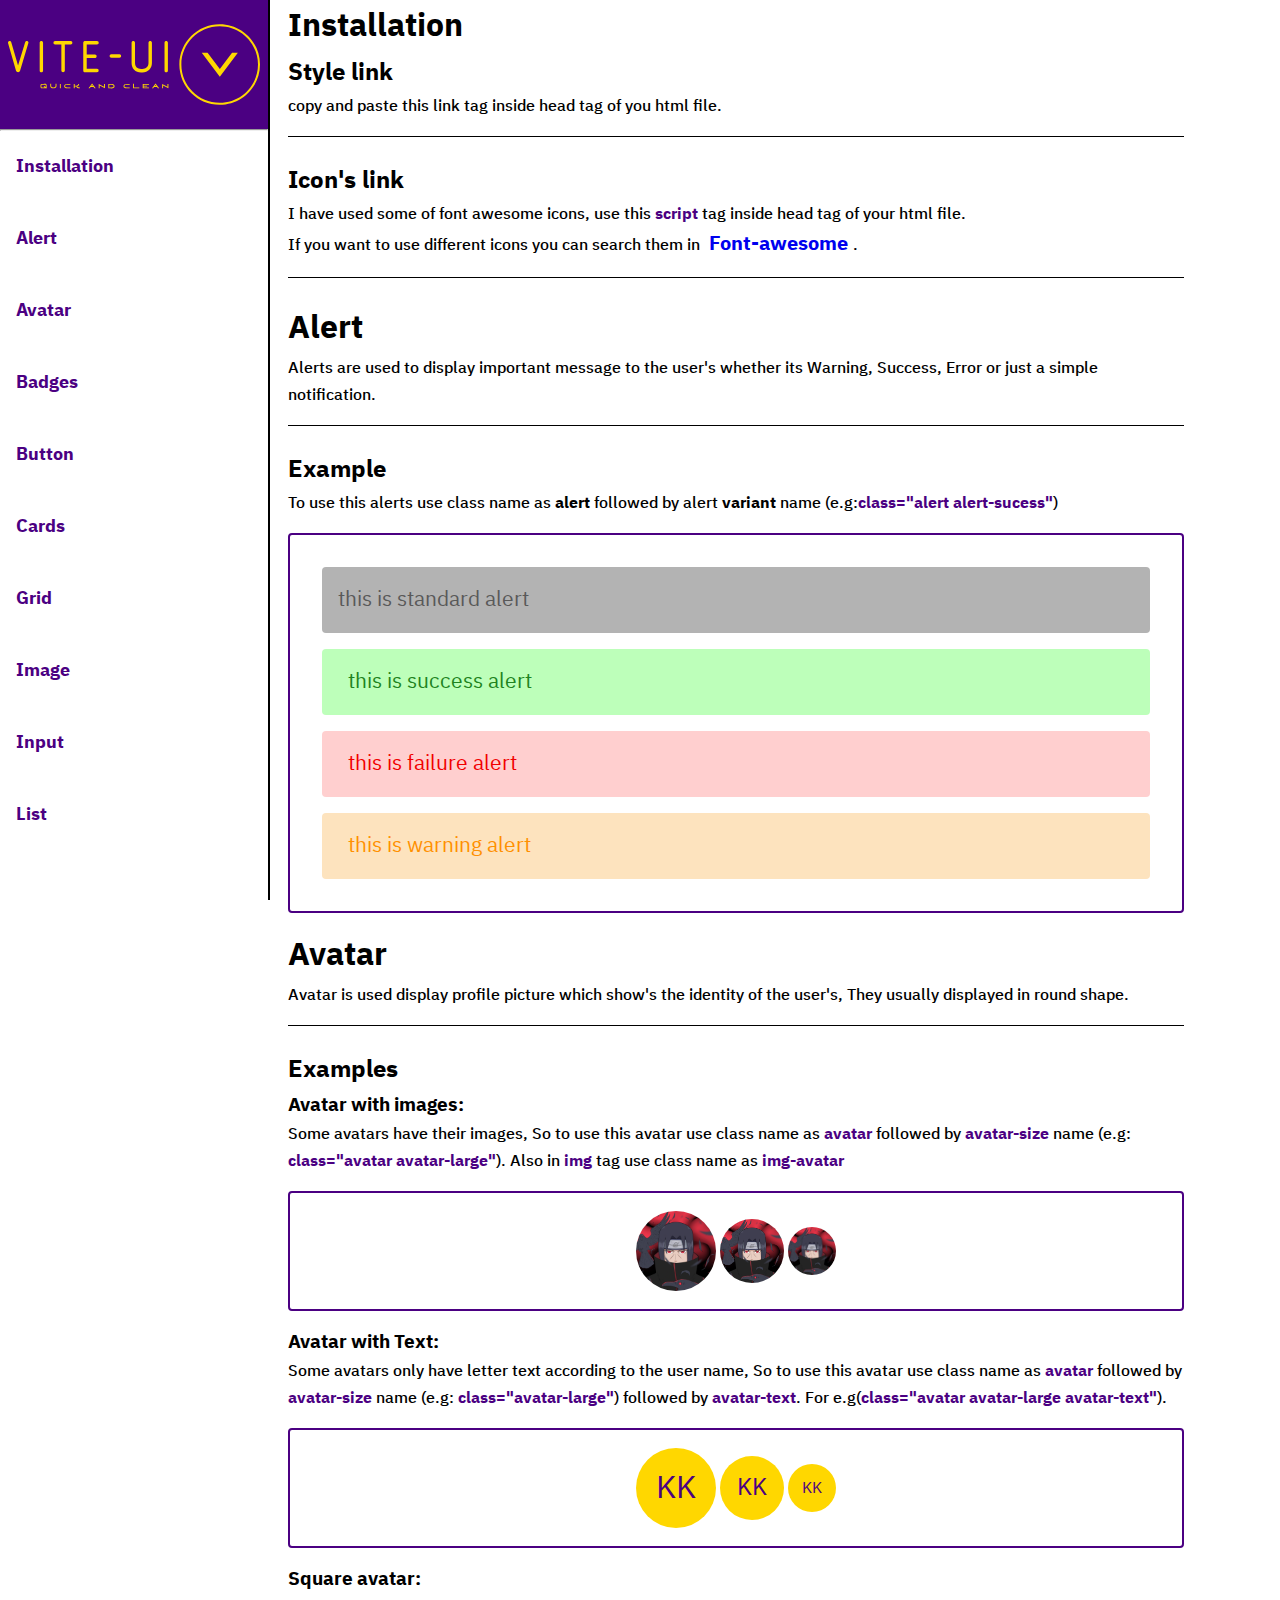
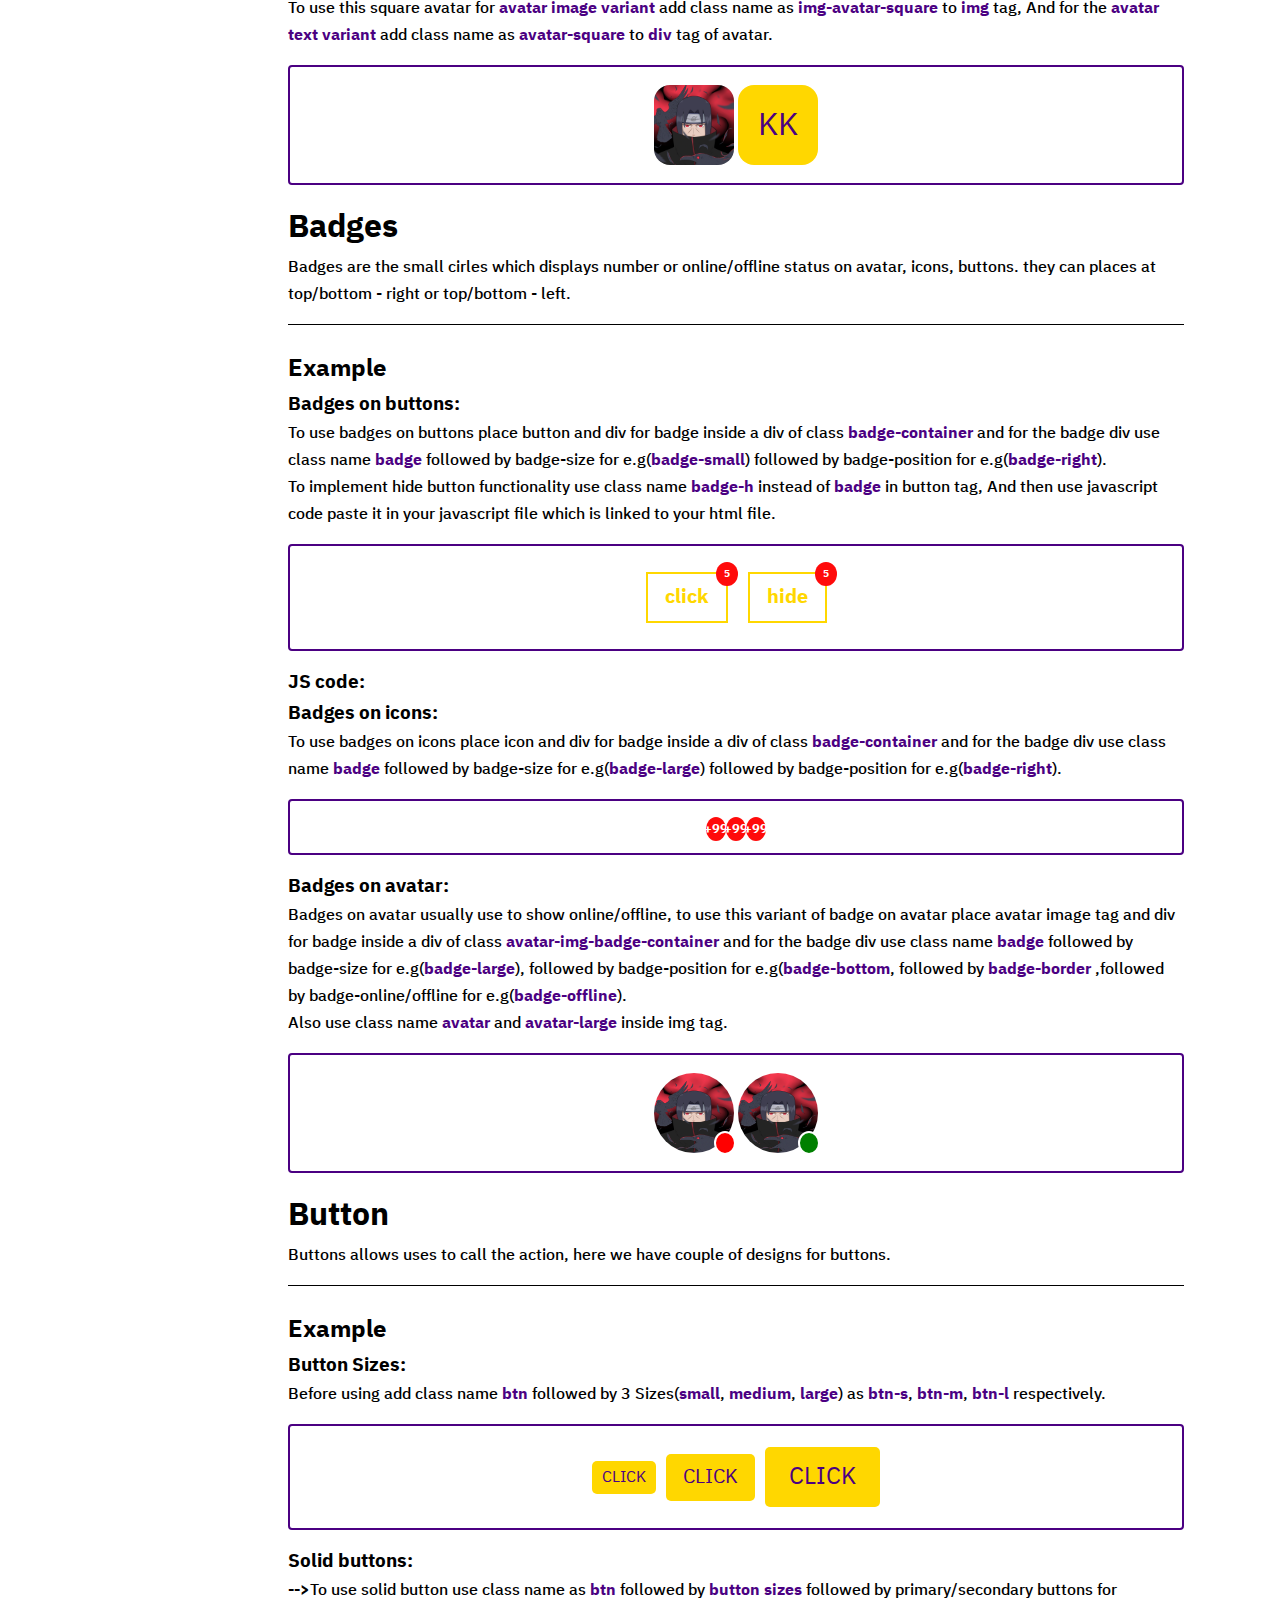
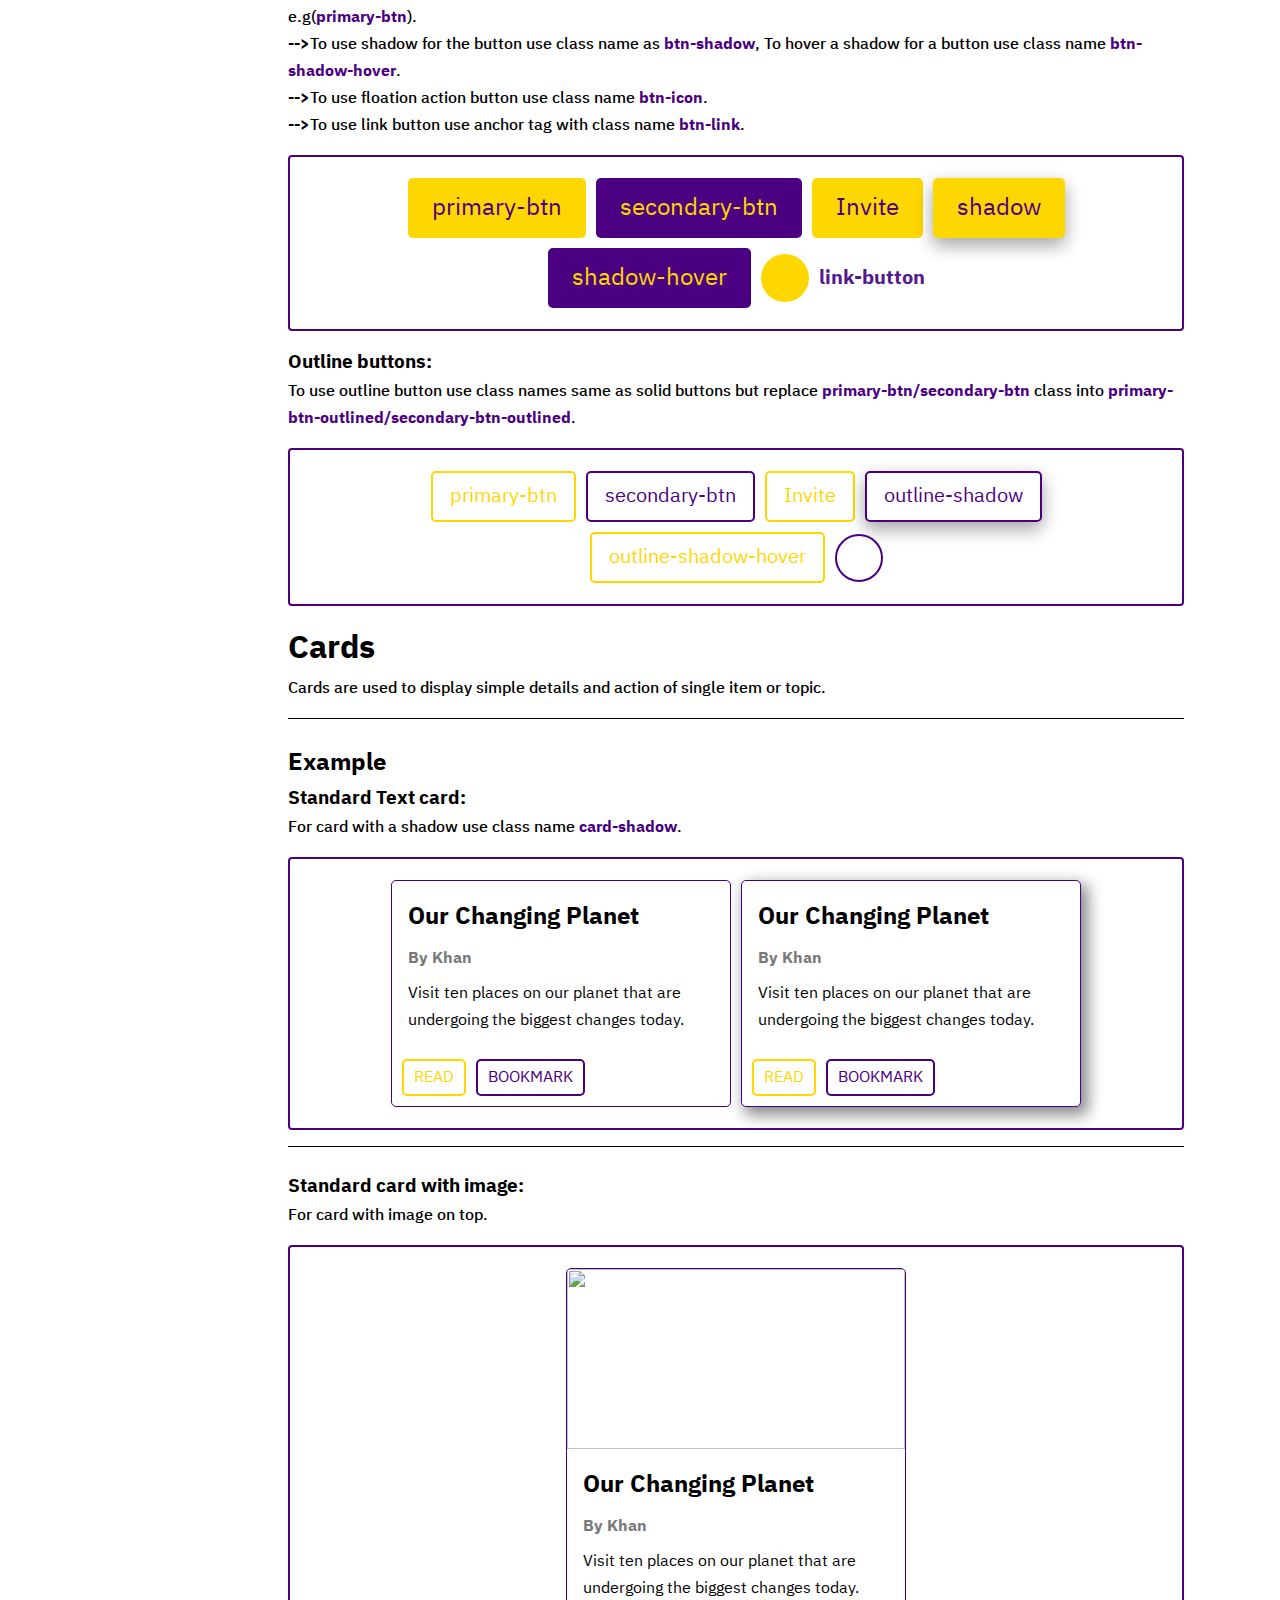
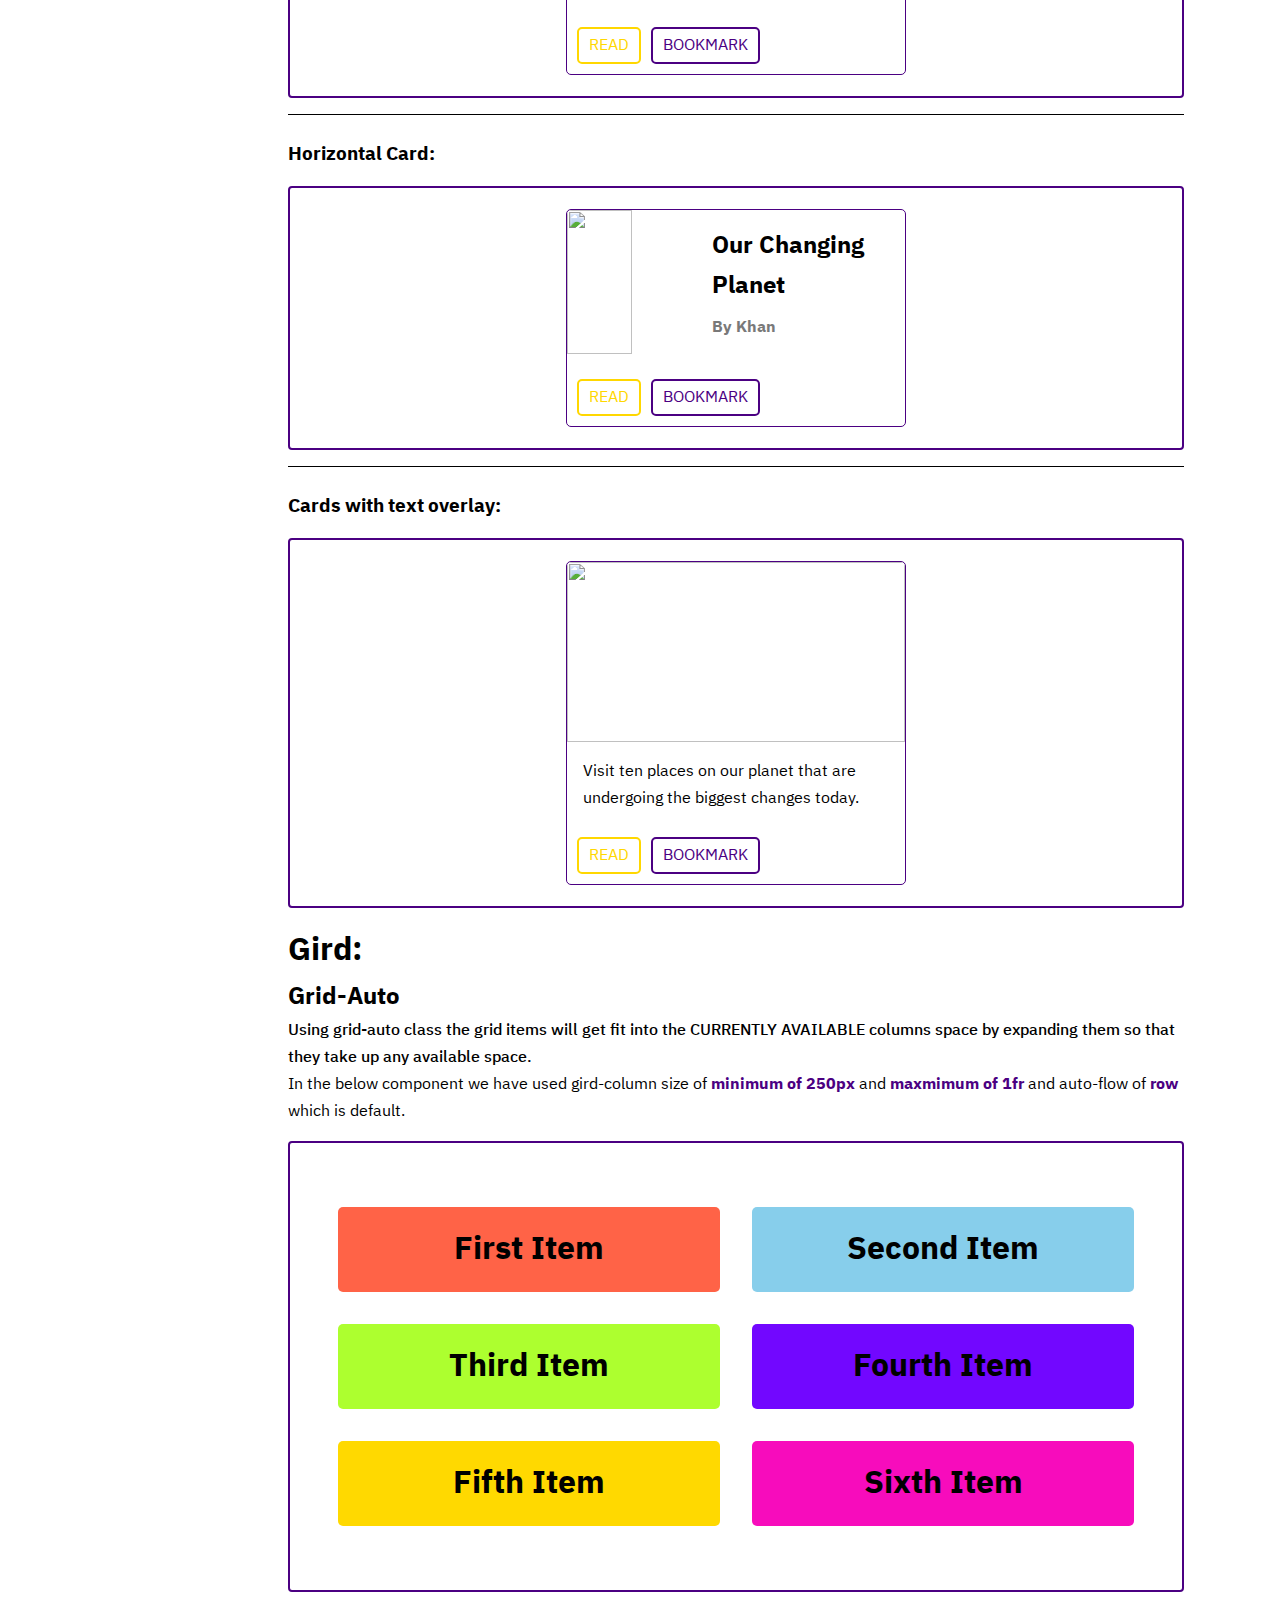
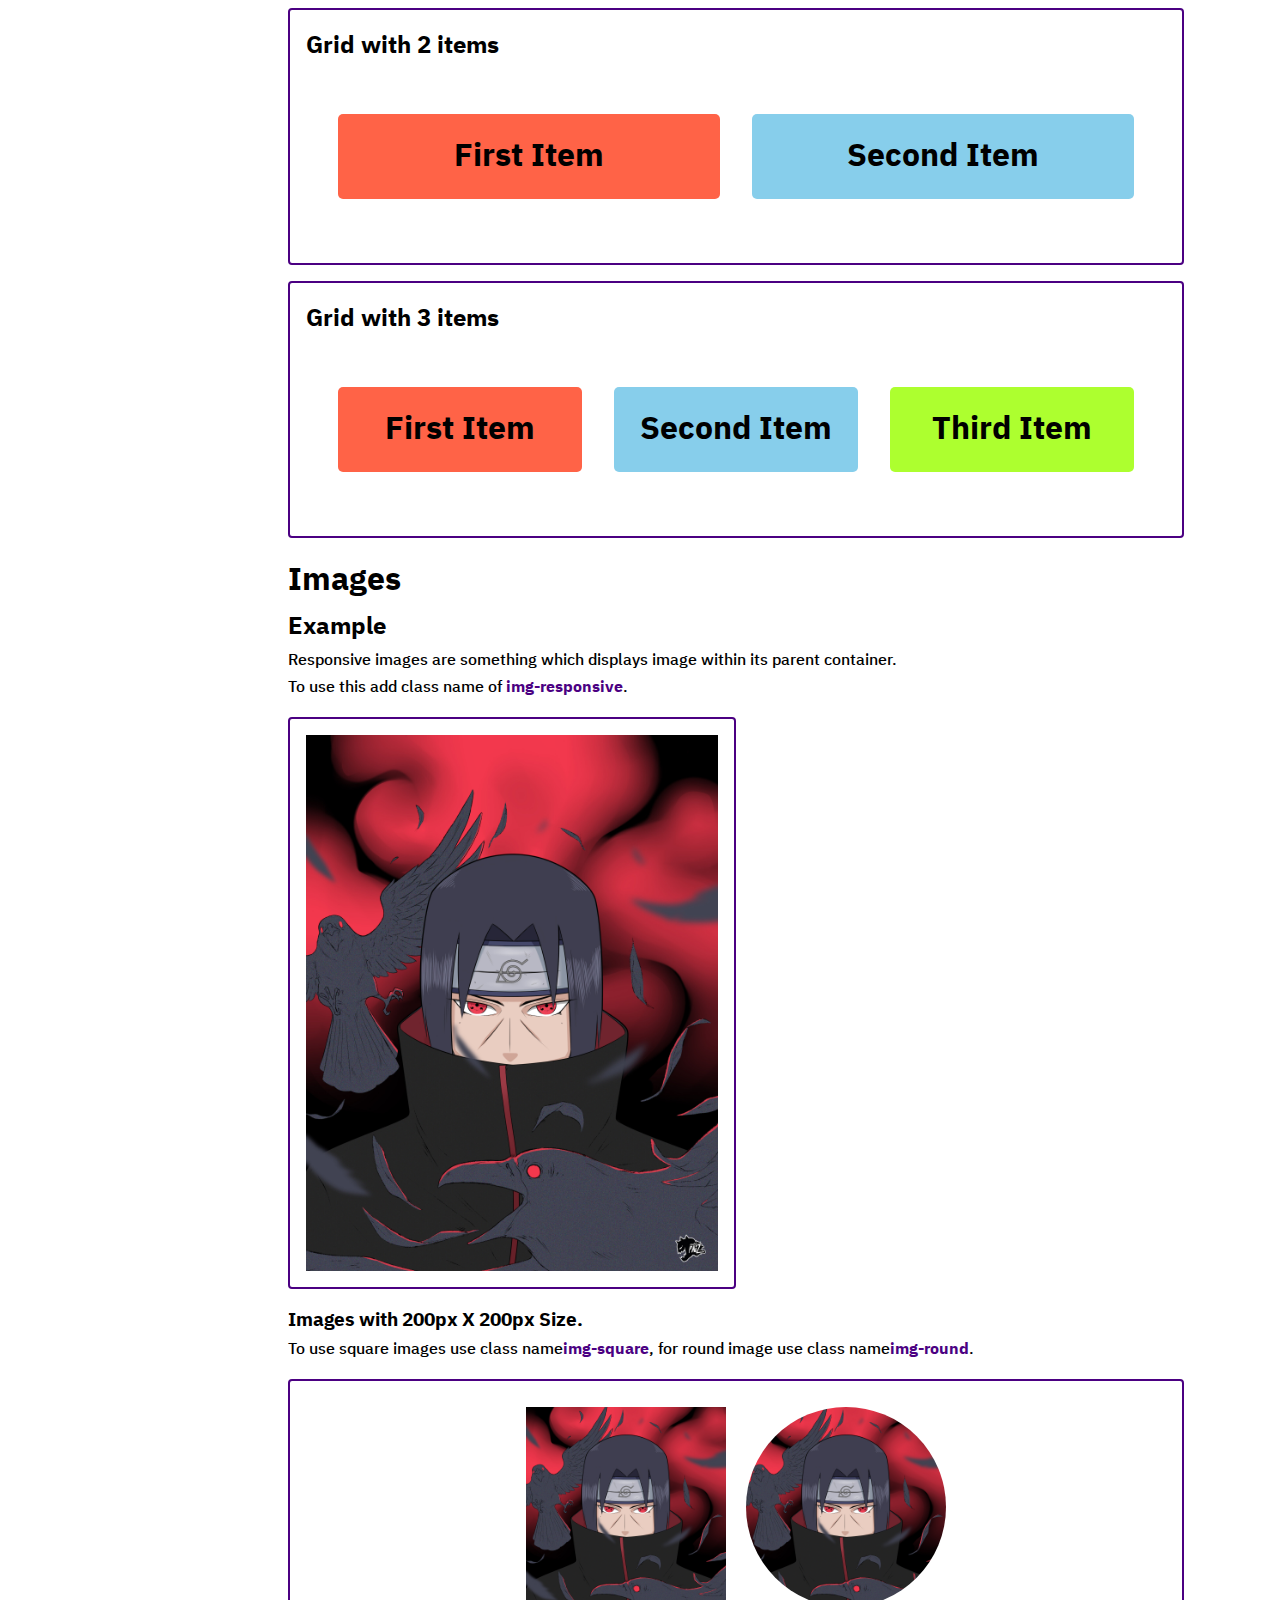
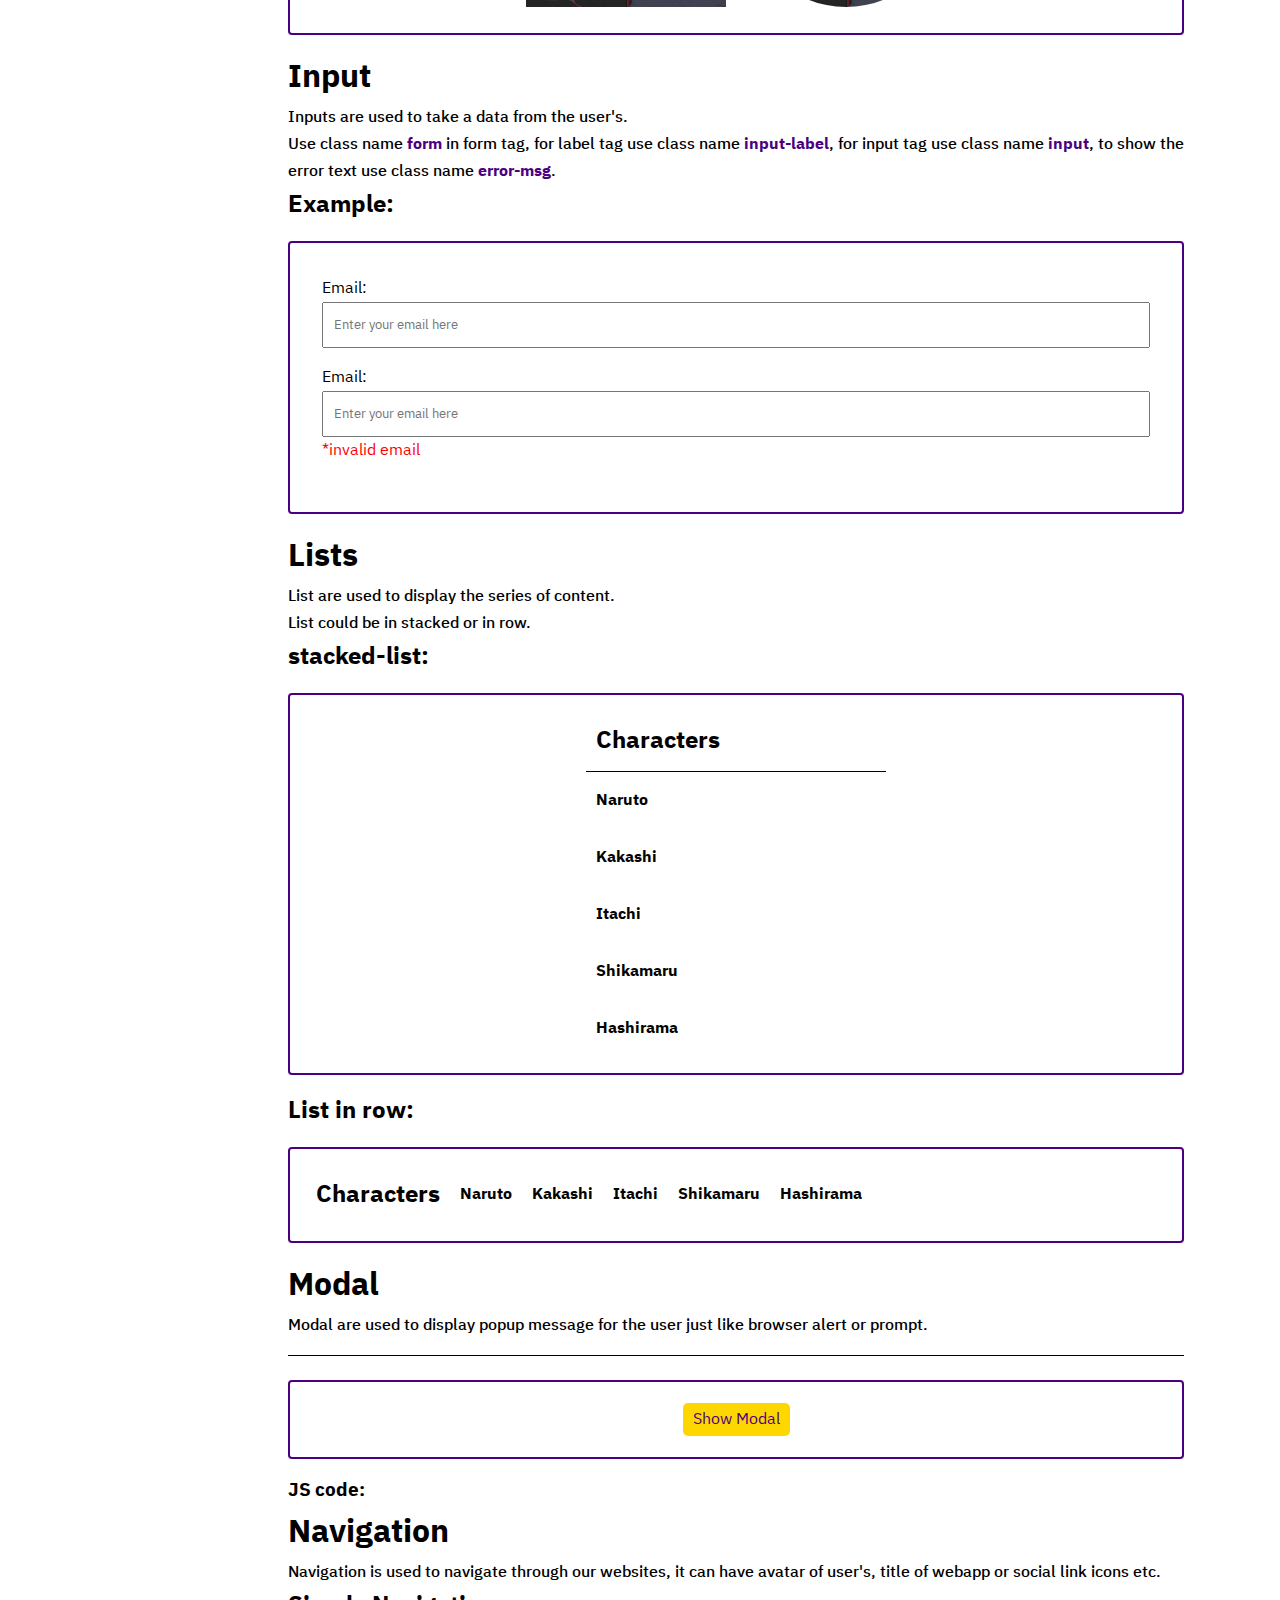
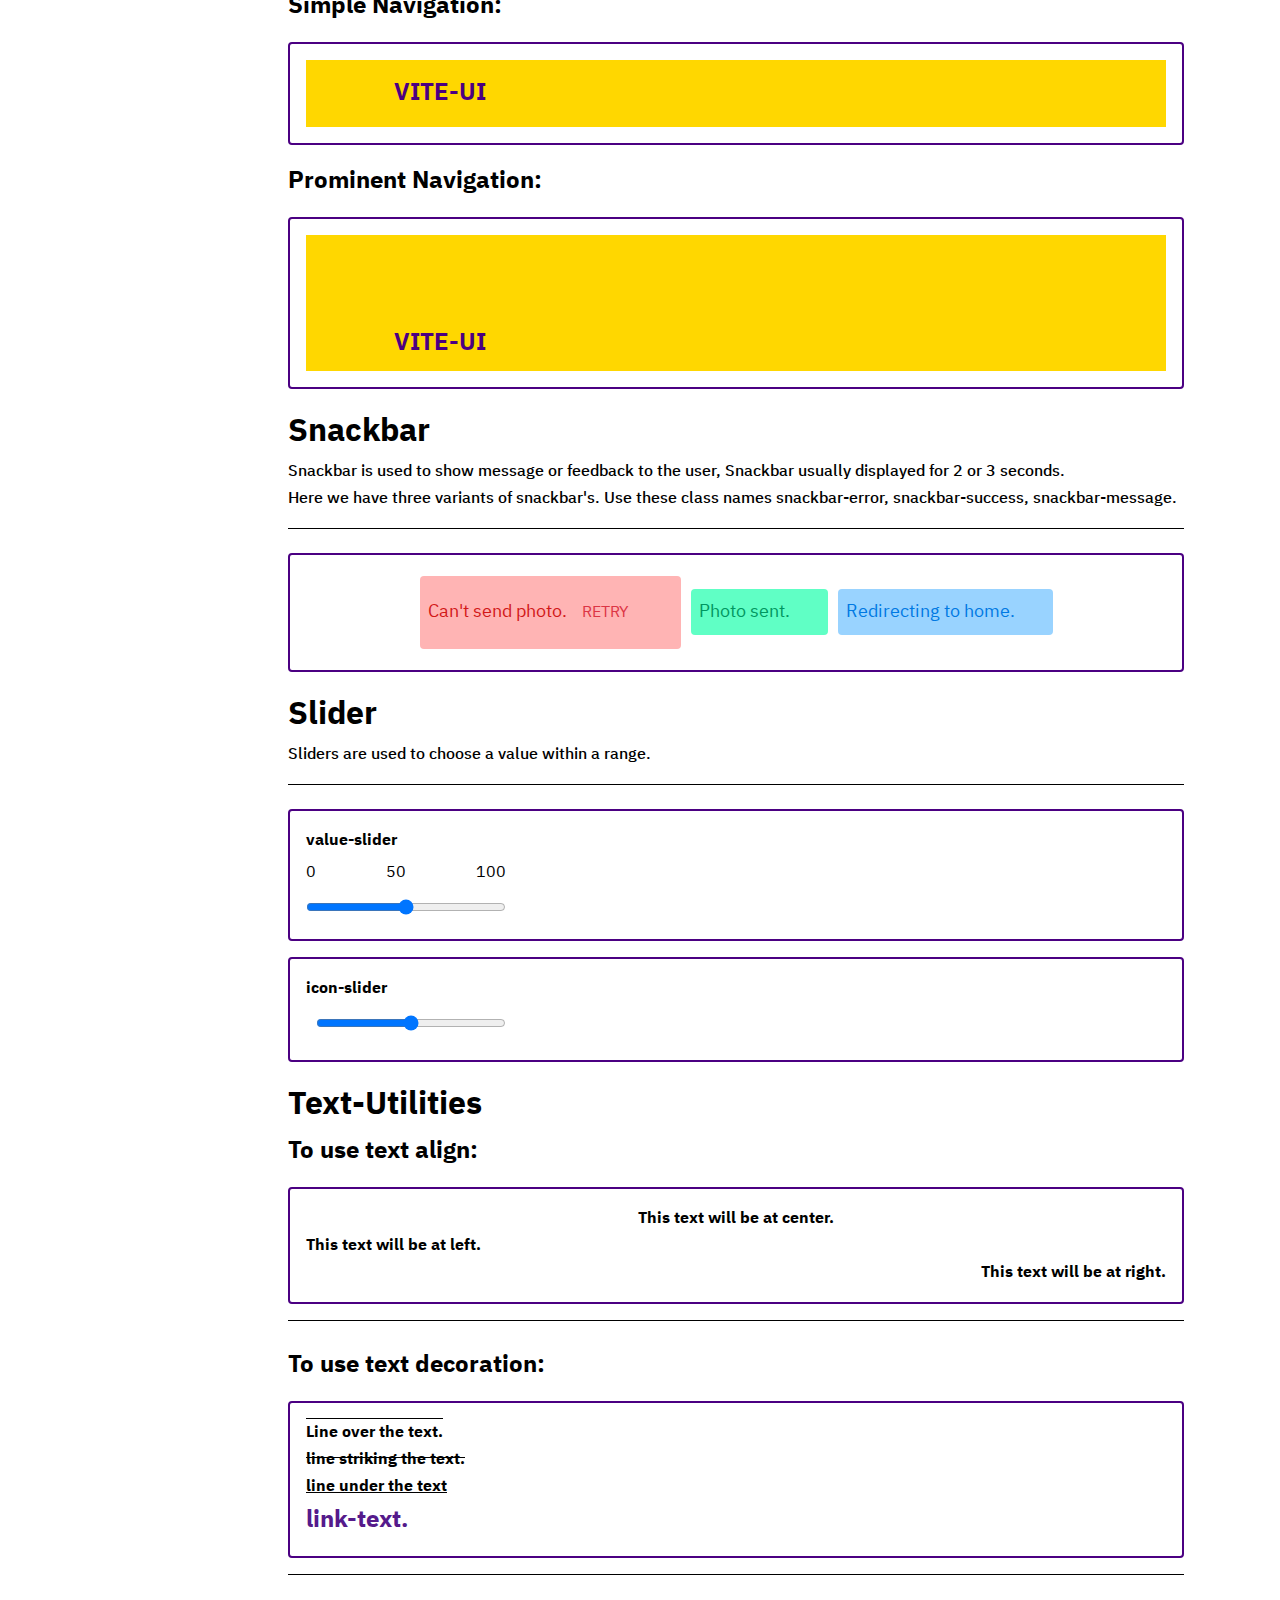
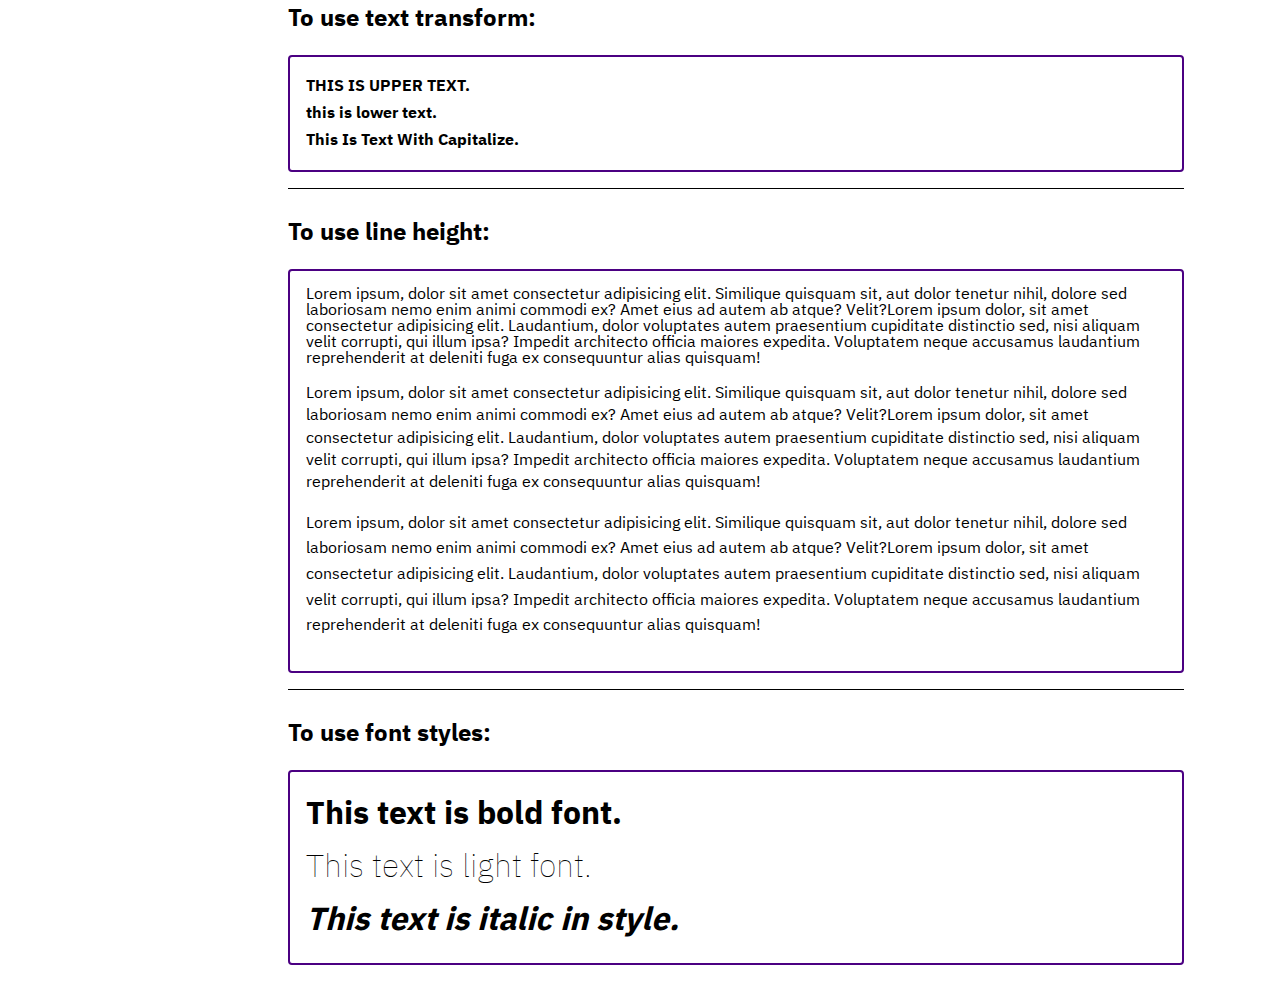
==== commit 86e61b44: "fixed indentation in all .css,removed unwanted link" ====
--- a/components/docs.html
+++ b/components/docs.html
@@ -57,8 +57,6 @@
       <a class="nav-items" href="#badges"> Badges </a>
       <a class="nav-items" href="#button"> Button </a>
       <a class="nav-items" href="#card"> Cards </a>
-      <a class="nav-items" href="#"> Chips </a>
-      <a class="nav-items" href="#"> Drawer </a>
       <a class="nav-items" href="#grid"> Grid </a>
       <a class="nav-items" href="#image"> Image </a>
       <a class="nav-items" href="#input"> Input </a>
@@ -67,7 +65,6 @@
       <a class="nav-items" href="#navigation">Navigation</a>
       <a class="nav-items" href="#snackbar"> Snackbar </a>
       <a class="nav-items" href="#slider"> Slider </a>
-      <a class="nav-items" href="#"> Tabs </a>
       <a class="nav-items" href="#text-utilities"> Text-Utilities </a>
     </nav>
   </div>
@@ -138,17 +135,17 @@
         <div class="avatar avatar-large">
           <img
             src="../images/itachi-uchiha.jpg"
-            class="img-avatar" alt="" />
+            class="img-avatar" alt="itachi image" />
         </div>
         <div class="avatar avatar-medium">
           <img
             src="../images/itachi-uchiha.jpg"
-            class="img-avatar" alt="" />
+            class="img-avatar" alt="itachi image" />
         </div>
         <div class="avatar avatar-small">
           <img
             src="../images/itachi-uchiha.jpg"
-            class="img-avatar" alt="" />
+            class="img-avatar" alt="itachi image" />
         </div>
       </div>
       <div class="code-wrapper">
@@ -186,7 +183,7 @@
         <div class="avatar avatar-large">
           <img
             src="../images/itachi-uchiha.jpg"
-            class="img-avatar img-avatar-square" alt="" />
+            class="img-avatar img-avatar-square" alt="itachi image" />
         </div>
         <div class="avatar avatar-large avatar-text avatar-square">KK</div>
       </div>
@@ -279,13 +276,13 @@
         <div class="avatar-img-badge-container">
           <img
             src="../images/itachi-uchiha.jpg"
-            alt="image" class="avatar avatar-large" />
+            alt="itachi image" class="avatar avatar-large" />
           <div class="badge badge-large badge-bottom badge-border badge-offline"></div>
         </div>
         <div class="avatar-img-badge-container">
           <img
             src="../images/itachi-uchiha.jpg"
-            alt="image" class="avatar avatar-large" />
+            alt="itachi image" class="avatar avatar-large" />
           <div class="badge badge-large badge-bottom badge-border badge-online"></div>
         </div>
       </div>
--- a/css/component.css
+++ b/css/component.css
@@ -15,70 +15,69 @@
 @import url(/css/component_css/snackbar.css);
 @import url(/css/component_css/slider.css);
 
-
-.logo-img-responsive{
-    width: 100%;
-    height: auto;
+.logo-img-responsive {
+  width: 100%;
+  height: auto;
 }
-.logo{
-    width: 100%;
-    height: 113px;
-    cursor: pointer;
+.logo {
+  width: 100%;
+  height: 113px;
+  cursor: pointer;
 }
-.logo-div{
-    width: 100%;
-    height: 113px;
-    cursor: pointer;
+.logo-div {
+  width: 100%;
+  height: 113px;
+  cursor: pointer;
 }
 
-.doc-para{
-    font-weight: 500;
+.doc-para {
+  font-weight: 500;
 }
 
-.svg-logo{
-    width: 100%;
-    height: 100%;
-    object-fit: cover;
-    object-position: center;
+.svg-logo {
+  width: 100%;
+  height: 100%;
+  object-fit: cover;
+  object-position: center;
 }
 
-.component-container{
-    border: 2px solid var(--secondary);
-    padding: 1rem;
-    border-radius: 4px;
-    margin: 1rem 0;
+.component-container {
+  border: 2px solid var(--secondary);
+  padding: 1rem;
+  border-radius: 4px;
+  margin: 1rem 0;
 }
 
-.container-row{
-    display: flex;
-    flex-direction: row;
-    justify-content: center;
-    align-items: center;
-    flex-wrap: wrap;
+.container-row {
+  display: flex;
+  flex-direction: row;
+  justify-content: center;
+  align-items: center;
+  flex-wrap: wrap;
 }
-.container-relative{
-    position: relative;
+.container-relative {
+  position: relative;
 }
 
-.container-column{
-    flex-direction: row;
+.container-column {
+  flex-direction: row;
 }
 
-.img-container{
-    width: 50%;
-    height: 50%;
+.img-container {
+  width: 50%;
+  height: 50%;
 }
 
-.divider-line{
-    width: 100%;
-    height: 1px;
-    background-color: black;
-    margin: 1rem 0 1.5rem 0;
+.divider-line {
+  width: 100%;
+  height: 1px;
+  background-color: black;
+  margin: 1rem 0 1.5rem 0;
 }
 
-.txt-high{
-    color: var(--secondary);
-    font-weight: bold;
+.txt-high {
+  color: var(--secondary);
+  font-weight: bold;
 }
 
 /* .code-wrapper{
@@ -87,10 +86,10 @@
 } */
 
 .hljs {
-    display: block;
-    background: white;
-    padding: 0.5em;
-    color: #333333;
-    overflow-x: auto;
-    height: auto;
-}+  display: block;
+  background: white;
+  padding: 0.5em;
+  color: #333333;
+  overflow-x: auto;
+  height: auto;
+}
